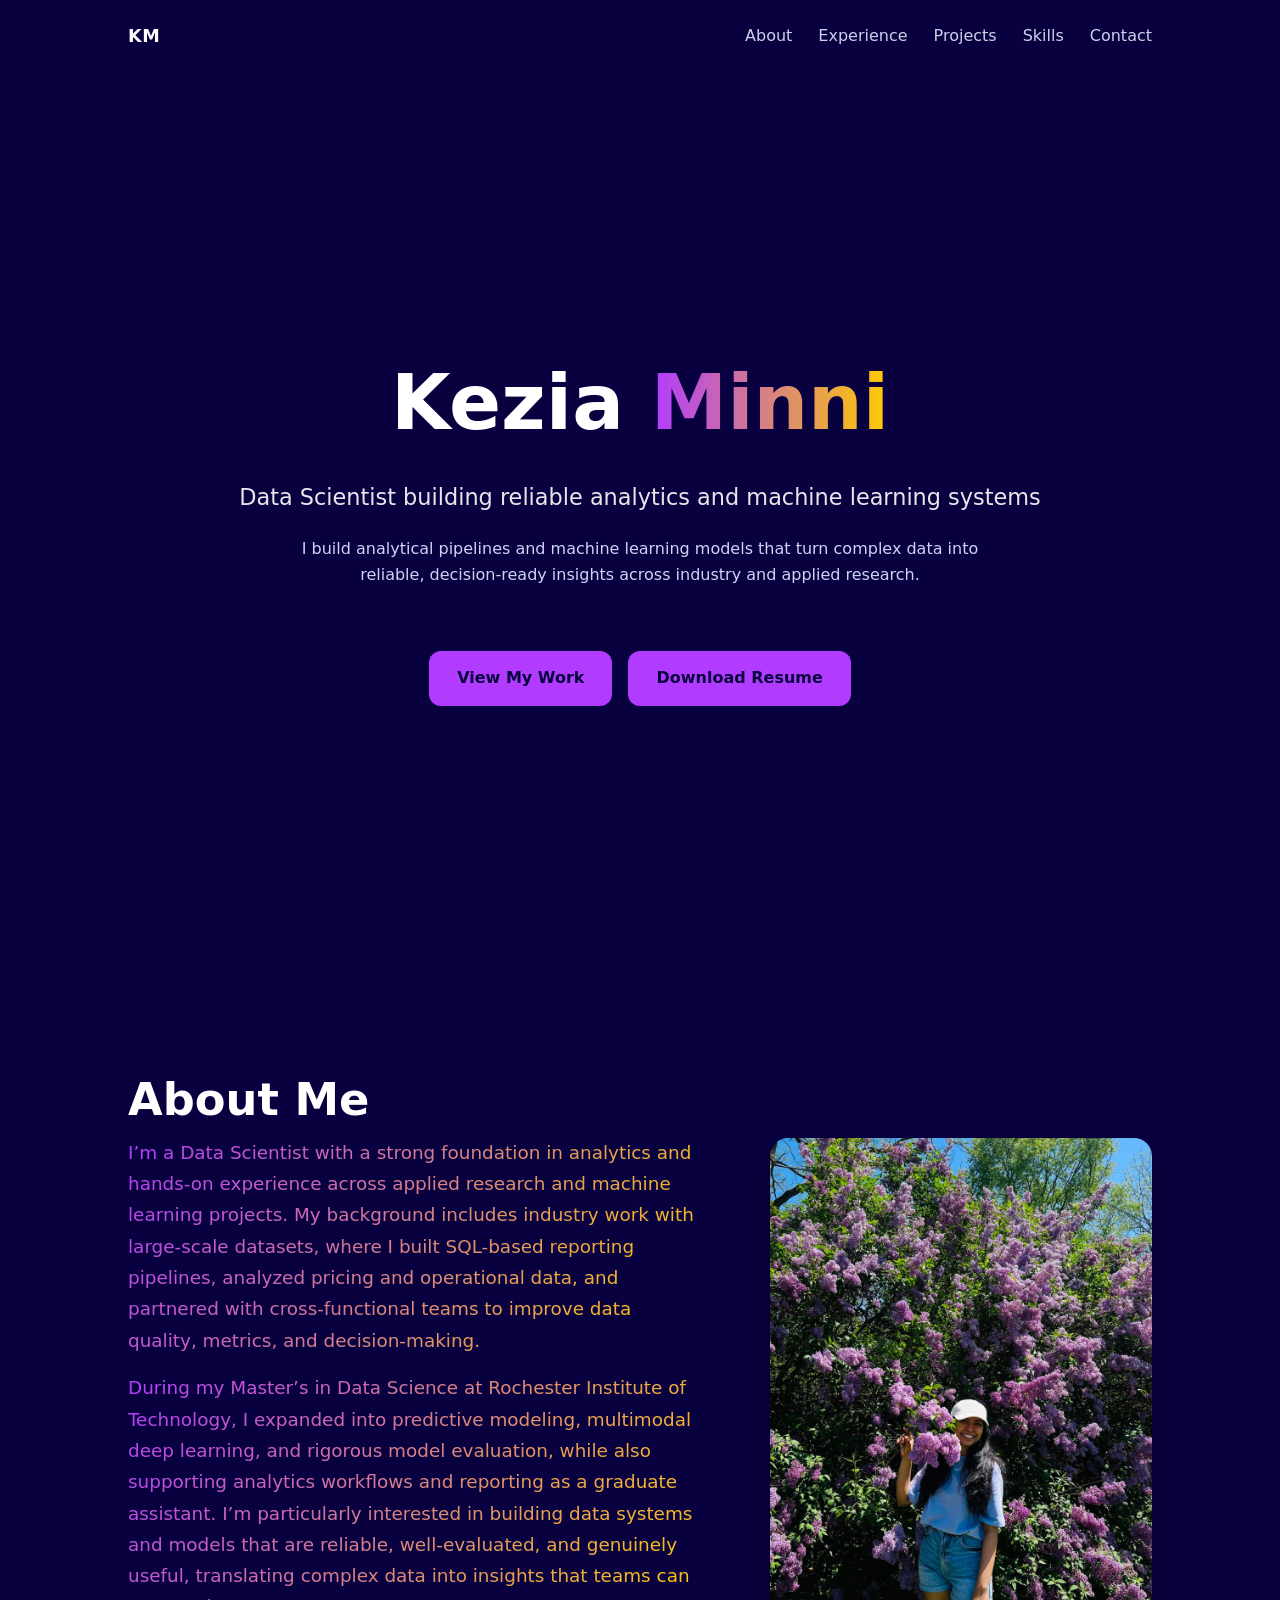
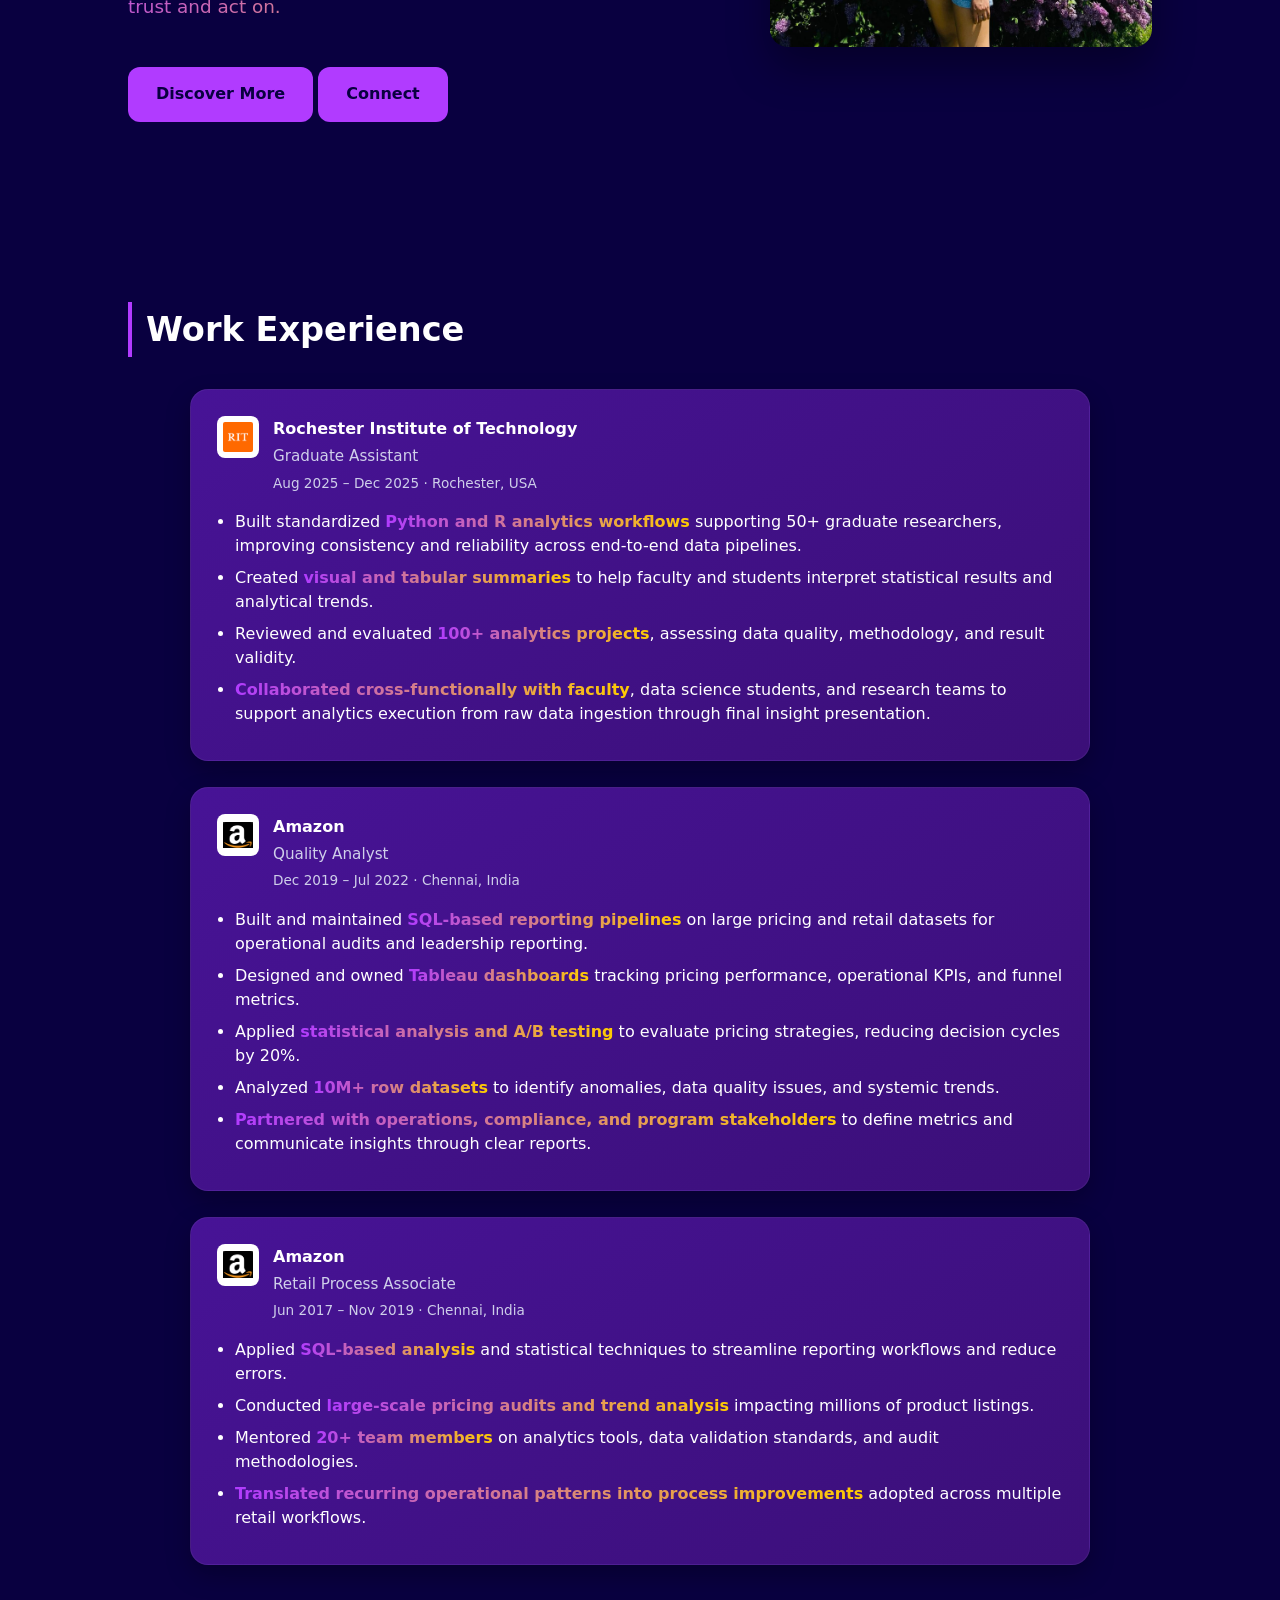
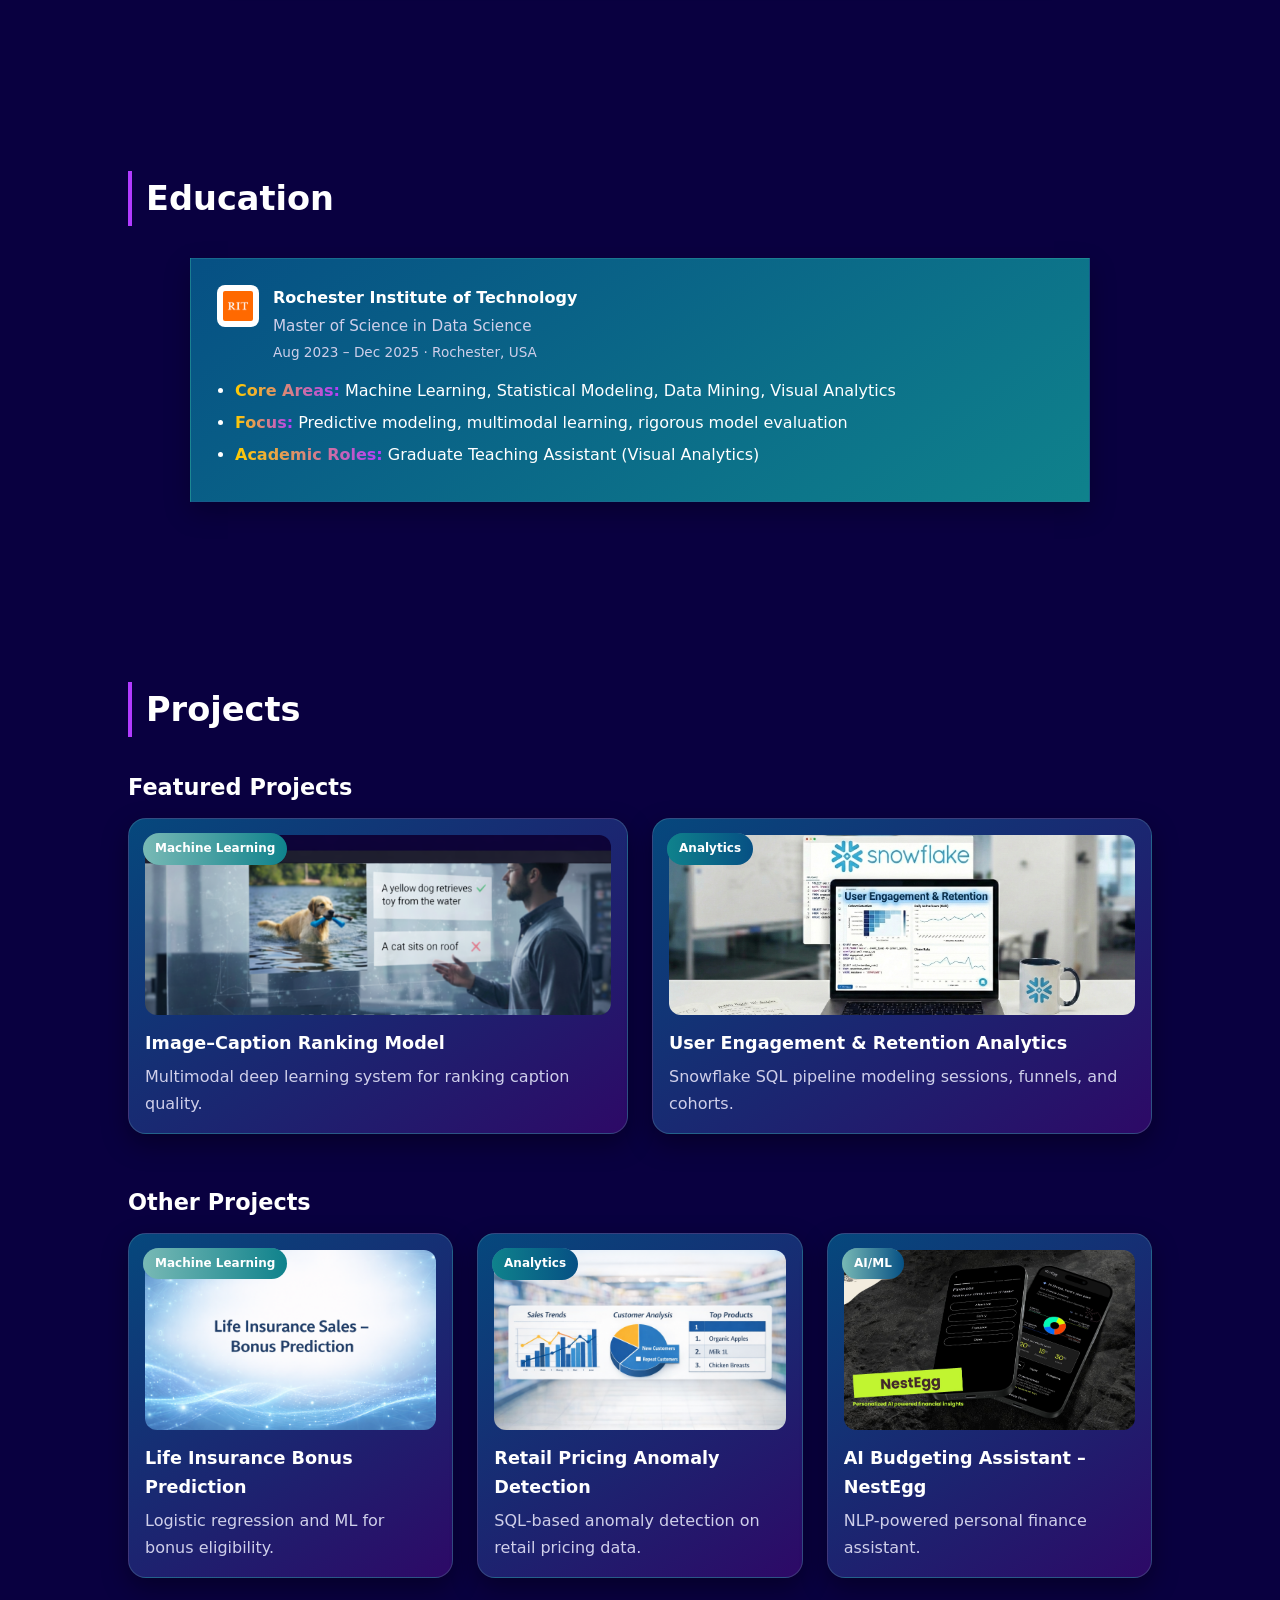
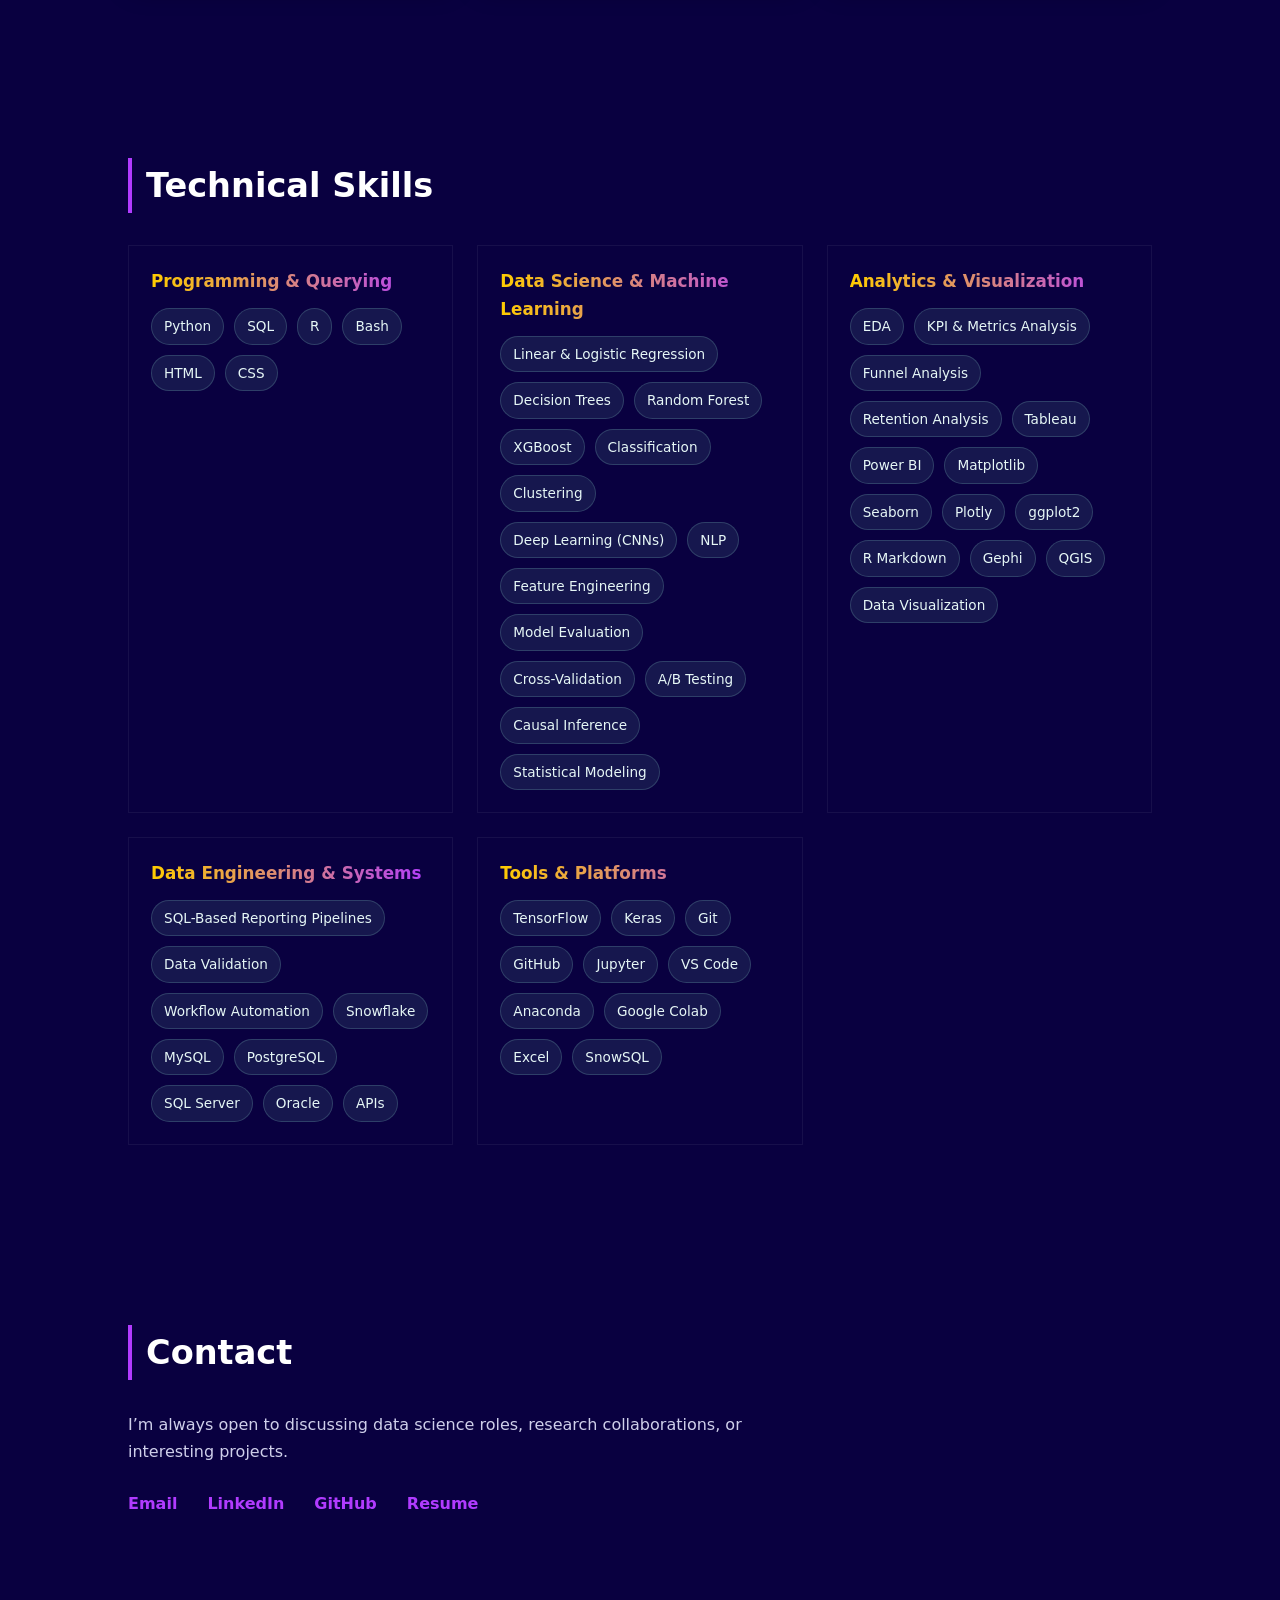
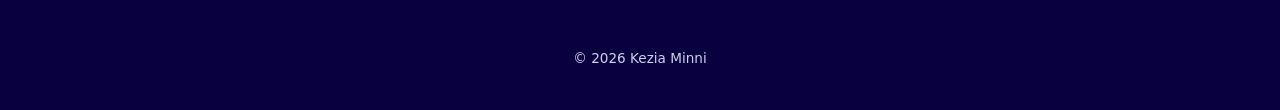
==== index.html @ 7fb5f95a "Final" ====
<!DOCTYPE html>
<html lang="en">
<head>
  <meta charset="UTF-8" />
  <meta name="viewport" content="width=device-width, initial-scale=1.0"/>
  <title>Kezia Minni | Data Scientist</title>

  <style>
 :root {
  --bg: #090040;
  --card: #471396;
  --primary: #B13BFF;
  --accent: #FFCC00;
  --text: #FFFFFF;
  --text-muted: #CFCFEA;
}

/* ==============================
   RESET
   ============================== */
* {
  margin: 0;
  padding: 0;
  box-sizing: border-box;
  font-family: system-ui, -apple-system, BlinkMacSystemFont, sans-serif;
}

html {
  scroll-behavior: smooth;
}

body {
  background: var(--bg);
  color: var(--text);
  line-height: 1.65;
}

.about-gradient {
 font-size: 1.15rem;        /* bigger, readable */
  line-height: 1.75; /* bold */
  margin-bottom: 0.9em;
  background: linear-gradient(
    120deg,
    #B13BFF 0%,
    #FFCC00 100%
  );
  -webkit-background-clip: text;
  -webkit-text-fill-color: transparent;

  /* readability */
  line-height: 1.7;
  max-width: 700px;
}
.gradient-text {
  background: linear-gradient(90deg, #b13bff, #ffcc00);
  -webkit-background-clip: text;
  -webkit-text-fill-color: transparent;
}

/* ==============================
   HERO SECTION
   ============================== */
.hero {
  min-height: 100vh;
  display: flex;
  flex-direction: column;
  justify-content: center;
  align-items: center;
  text-align: center;

  padding: 0 20px;
}

.hero-name {
  font-size: clamp(3rem, 6vw, 5rem);
  font-weight: 800;
  margin-bottom: 12px;
}

.hero-role {
  font-size: 1.4rem;
  font-weight: 500;
  color: #e5e7eb;
  margin-bottom: 20px;
  max-width: 900px;
}

.hero-subtext {
  font-size: 1rem;
  color: #cbd5f5;
  max-width: 720px;
  line-height: 1.6;
  margin-bottom: 36px;
}

.hero-buttons {
  display: flex;
  gap: 16px;
  justify-content: center;
  align-items: center;
  flex-wrap: wrap;
}



/* ==============================
   GLOBAL ELEMENTS
   ============================== */
a {
  color: var(--primary);
  text-decoration: none;
  transition: color 0.2s ease;
}

a:hover {
  color: var(--accent);
}

img {
  max-width: 100%;
  display: block;
}

.section {
  padding: 90px 10%;
}

h1 {
  font-size: 2.8rem;
}

h2 {
  font-size: 2.1rem;
  margin-bottom: 32px;
  border-left: 4px solid var(--primary);
  padding-left: 14px;
}

h3 {
  font-size: 1.4rem;
  margin-bottom: 12px;
}

h4 {
  font-size: 1.1rem;
  margin-bottom: 6px;
}

p {
  max-width: 650px;
  color: var(--text-muted);
}

/* ==============================
   NAVIGATION
   ============================== */
nav {
  position: sticky;
  top: 0;
  z-index: 100;
  background: rgba(9, 0, 64, 0.95);
  backdrop-filter: blur(10px);
  padding: 22px 10%;
  display: flex;
  justify-content: space-between;
  align-items: center;
}

nav strong {
  font-size: 1.1rem;
  letter-spacing: 0.5px;
}

nav ul {
  display: flex;
  list-style: none;
  gap: 26px;
}

nav a {
  color: var(--text-muted);
  font-weight: 500;
}

nav a:hover {
  color: var(--accent);
}

/* ==============================
   BUTTONS
   ============================== */
.btn {
  display: inline-block;
  margin-top: 28px;
  padding: 14px 28px;
  background: var(--primary);
  color: #090040;
  font-weight: 600;
  border-radius: 12px;
  transition: transform 0.25s ease, box-shadow 0.25s ease;
}

.btn:hover {
  transform: translateY(-3px);
  box-shadow: 0 10px 30px rgba(177, 59, 255, 0.45);
}

/* ==============================
   ABOUT SECTION
   ============================== */
.about-container {
  display: grid;
  grid-template-columns: 1.2fr 0.8fr;
  gap: 70px;
  align-items: center;
}

.about-text h2 {
  border-left: none;
  padding-left: 0;
  color: var(--primary);
  font-weight: 500;
}

.about-image img {
  border-radius: 18px;
  box-shadow: 0 20px 40px rgba(0,0,0,0.35);
}

/* ==============================
   EXPERIENCE – LINKEDIN STYLE
   ============================== */
  /* Header block inside card */
/* Center cards */
.experience-card {
  max-width: 900px;
  margin: 0 auto 26px auto;
  background: linear-gradient(145deg, #471396, #3b0f78);
  padding: 26px;
  border-radius: 18px;
  border: 1px solid rgba(255,255,255,0.06);
  box-shadow: 0 10px 24px rgba(0,0,0,0.25);
}

/* Header layout */
.experience-header {
  display: flex;
  align-items: flex-start;
  gap: 14px;
  margin-bottom: 16px;
}

.company-logo {
  width: 42px;
  height: 42px;
  object-fit: contain;
  background: #ffffff;
  padding: 6px;
  border-radius: 8px;
  flex-shrink: 0;
}

.experience-meta {
  display: flex;
  flex-direction: column;
  gap: 2px;
}

.company-name {
  font-size: 1rem;
  font-weight: 600;
  color: #ffffff;
}

.role-name {
  font-size: 0.95rem;
  color: var(--text-muted);
}

.experience-details {
  font-size: 0.85rem;
  color: var(--text-muted);
}

/* Bullets */
.experience-card ul {
  margin-top: 14px;
  padding-left: 18px;
}

.experience-card li {
  margin-bottom: 8px;
  line-height: 1.5;
}

/* Gradient highlights */
.experience-card strong {
  font-weight: 700;
  background: linear-gradient(90deg, #B13BFF, #FFCC00);
  -webkit-background-clip: text;
  -webkit-text-fill-color: transparent;
}
/* ==============================
   EDUCATION
   ============================== */

.education-card {
  max-width: 900px;
  margin: 0 auto;
  background: linear-gradient(145deg, #065084, #0F828C);
  padding: 26px;
  border-radius: var(--radius-lg);
  border: 1px solid rgba(255,255,255,0.06);
  box-shadow: 0 10px 24px rgba(0,0,0,0.25);
}

.education-header {
  display: flex;
  align-items: flex-start;
  gap: 14px;
  margin-bottom: 16px;
}

.education-logo {
  width: 42px;
  height: 42px;
  object-fit: contain;
  background: #ffffff;
  padding: 6px;
  border-radius: 8px;
  flex-shrink: 0;
}

.education-meta {
  display: flex;
  flex-direction: column;
  gap: 2px;
}

.institution-name {
  font-size: 1rem;
  font-weight: 600;
  color: #ffffff;
}

.degree {
  font-size: 0.95rem;
  color: var(--text-muted);
}

.education-details {
  font-size: 0.85rem;
  color: var(--text-muted);
}

.education-list {
  margin-top: 14px;
  padding-left: 18px;
}

.education-list li {
  margin-bottom: 8px;
  line-height: 1.5;
}

.education-list strong {
  font-weight: 700;
  background: linear-gradient(90deg, var(--accent), var(--primary));
  -webkit-background-clip: text;
  -webkit-text-fill-color: transparent;
}



/* ==============================
   PROJECTS
   ============================== */
.featured-projects {
  display: grid;
  grid-template-columns: repeat(2, 1fr);
  gap: 28px;
  margin-bottom: 50px;
}


.project-grid {
  display: grid;
  grid-template-columns: repeat(auto-fit, minmax(260px, 1fr));
  gap: 24px;
}

.project-card {
  /*background: #1f1f2e;*/
  border-radius: 16px;
  padding: 16px;
  cursor: pointer;
  transition: transform 0.2s ease;
}

.project-card {
  background: linear-gradient(
    145deg,
    rgba(6, 80, 132, 0.9),
    rgba(50, 10, 107, 0.9)
  );
  border-radius: 18px;
  padding: 16px;
  cursor: pointer;
  border: 1px solid rgba(120, 185, 181, 0.25);
  box-shadow: 0 10px 26px rgba(0, 0, 0, 0.35);
  transition: transform 0.25s ease, box-shadow 0.25s ease;
}
.project-card:hover {
  transform: translateY(-4px);
}

.project-card img {
  width: 100%;
  height: 180px;              /* 🔑 fixed height */
  object-fit: cover;          /* 🔑 crop, don’t stretch */
  border-radius: 12px;
  margin-bottom: 14px;
}

/* ==============================
   PROJECT CATEGORY TAGS
   ============================== */

.project-card {
  position: relative;
}

.project-tag {
  position: absolute;
  top: 14px;
  left: 14px;
  padding: 6px 12px;
  font-size: 0.75rem;
  font-weight: 600;
  border-radius: 999px;
  color: #fff;
  z-index: 2;
  backdrop-filter: blur(6px);
}

/* Category colors */
.project-tag.ml {
  background: linear-gradient(90deg, #78B9B5, #0F828C);
}

.project-tag.analytics {
  background: linear-gradient(90deg, #0F828C, #065084);
}

.project-tag.data-eng {
  background: linear-gradient(90deg, #065084, #320A6B);
}

.project-tag.nlp {
  background: linear-gradient(90deg, #78B9B5, #065084);
}

.project-tag.cv {
  background: linear-gradient(90deg, #0F828C, #320A6B);
}


/* MODAL */
.modal {
  position: fixed;
  inset: 0;
  background: rgba(0,0,0,0.7);
  display: flex;
  align-items: center;
  justify-content: center;
  z-index: 1000;
}

.modal.hidden {
  display: none;
}

.modal-content {
  background: #2a2a3d;
  max-width: 700px;
  padding: 28px;
  border-radius: 18px;
}

.modal-close {
  float: right;
  font-size: 28px;
  cursor: pointer;
}

.tool-chips {
  display: flex;
  flex-wrap: wrap;
  gap: 8px;
  margin-bottom: 16px;
}

.tool-chip {
  background: #3b3b5a;
  padding: 6px 12px;
  border-radius: 999px;
  font-size: 0.85rem;
}

/* ==============================
   MODAL SCROLLING CONTENT
   ============================== */

.modal-content {
  max-height: 85vh;              /* modal never exceeds screen */
  display: flex;
  flex-direction: column;
}

.modal-scroll {
  overflow-y: auto;              /* enable internal scrolling */
  padding-right: 6px;            /* space for scrollbar */
}

/* Optional: smooth scrollbar (Chrome/Edge) */
.modal-scroll::-webkit-scrollbar {
  width: 6px;
}

.modal-scroll::-webkit-scrollbar-thumb {
  background: rgba(255,255,255,0.25);
  border-radius: 10px;
}

/* ==============================
   SKILLS
   ============================== */

.skills-grid {
  display: grid;
  grid-template-columns: repeat(auto-fit, minmax(260px, 1fr));
  gap: 24px;
}

.skill-card {
  background: var(--bg-card);
  border-radius: var(--radius-lg);
  padding: 22px;
  border: 1px solid rgba(255,255,255,0.06);
}

.skill-card h3 {
  font-size: 1.05rem;
  margin-bottom: 10px;
  background: linear-gradient(90deg, var(--accent), var(--primary));
  -webkit-background-clip: text;
  -webkit-text-fill-color: transparent;
}

.skill-card p {
  font-size: 0.95rem;
  line-height: 1.5;
  color: var(--text-muted);
}

.skill-tags {
  display: flex;
  flex-wrap: wrap;
  gap: 10px;
  margin-top: 12px;
}

.skill-tags span {
  padding: 6px 12px;
  border-radius: 999px;
  font-size: 0.85rem;
  background: rgba(120, 185, 181, 0.12);
  color: #E6F7F6;
  border: 1px solid rgba(120, 185, 181, 0.25);
  white-space: nowrap;
}
/* ==============================
   CONTACT
   ============================== */
.contact-links {
  margin-top: 26px;
  display: flex;
  gap: 30px;
  flex-wrap: wrap;
}

.contact-links a {
  font-weight: 600;
  color: var(--primary);
}

.contact-links a:hover {
  color: var(--accent);
}

/* ==============================
   FOOTER
   ============================== */
footer {
  text-align: center;
  padding: 40px 20px;
  font-size: 0.85rem;
  color: var(--text-muted);
}

/* ==============================
   RESPONSIVE
   ============================== */
@media (max-width: 900px) {
  .section {
    padding: 70px 8%;
  }

  .about-container {
    grid-template-columns: 1fr;
    text-align: center;
  }

  .about-text p {
    margin: 0 auto;
  }

  nav ul {
    gap: 18px;
  }
}

  </style>
</head>

<body>

<!-- NAV -->
<nav>
  <strong>KM</strong>
  <ul>
    <li><a href="#about">About</a></li>
    <li><a href="#experience">Experience</a></li>
    <li><a href="#projects">Projects</a></li>
    <li><a href="#skills">Skills</a></li>
    <li><a href="#contact">Contact</a></li>
  </ul>
</nav>
<section class="hero">
  <h1 class="hero-name">
    Kezia <span class="gradient-text">Minni</span>
  </h1>

  <p class="hero-role">
    Data Scientist building reliable analytics and machine learning systems
  </p>

  <p class="hero-subtext">
    I build analytical pipelines and machine learning models that turn complex data into
    reliable, decision-ready insights across industry and applied research.
  </p>

  <div class="hero-buttons">
    <a href="#projects" class="btn primary">View My Work</a>
    <a href="resume.pdf" class="btn secondary">Download Resume</a>
  </div>
</section>


<!-- ABOUT -->
<section id="about" class="section">
  <div class="about-container">
    <div class="about-text">
      <h1>About Me</h1>
      <p class="about-gradient">
        I’m a Data Scientist with a strong foundation in analytics and hands-on experience across applied research and machine learning projects. My background includes industry work with large-scale datasets, where I built SQL-based reporting pipelines, analyzed pricing and operational data, and partnered with cross-functional teams to improve data quality, metrics, and decision-making.</p>

        <p class="about-gradient">
         During my Master’s in Data Science at Rochester Institute of Technology, I expanded into predictive modeling, multimodal deep learning, and rigorous model evaluation, while also supporting analytics workflows and reporting as a graduate assistant. I’m particularly interested in building data systems and models that are reliable, well-evaluated, and genuinely useful, translating complex data into insights that teams can trust and act on.
      </p>
      <div class="about-actions">
        <a href="#experience" class="btn">Discover More</a>
        <a href="#contact" class="btn">Connect</a>
      </div>
    </div>

    <div class="about-image">
      <img src="images/pro_pic.png" alt="Profile Photo">
    </div>
  </div>
</section>

<!-- EXPERIENCE -->
<section id="experience" class="section">
  <h2>Work Experience</h2>

  <!-- RIT -->
  <div class="experience-card">
    <div class="experience-header">
      <img src="images/rit.png" alt="RIT logo" class="company-logo">

      <div class="experience-meta">
        <div class="company-name">Rochester Institute of Technology</div>
        <div class="role-name">Graduate Assistant</div>
        <div class="experience-details">Aug 2025 – Dec 2025 · Rochester, USA</div>
      </div>
    </div>

    <ul>
      <li>Built standardized <strong>Python and R analytics workflows</strong> supporting 50+ graduate researchers, improving consistency and reliability across end-to-end data pipelines.</li>
      <li>Created <strong>visual and tabular summaries</strong> to help faculty and students interpret statistical results and analytical trends.</li>
      <li>Reviewed and evaluated <strong>100+ analytics projects</strong>, assessing data quality, methodology, and result validity.</li>
      <li><strong>Collaborated cross-functionally with faculty</strong>, data science students, and research teams to support analytics execution from raw data ingestion through final insight presentation.</li>
    </ul>
  </div>

  <!-- Amazon - Quality Analyst -->
  <div class="experience-card">
    <div class="experience-header">
      <img src="images/amazon.png" alt="Amazon logo" class="company-logo">

      <div class="experience-meta">
        <div class="company-name">Amazon</div>
        <div class="role-name">Quality Analyst</div>
        <div class="experience-details">Dec 2019 – Jul 2022 · Chennai, India</div>
      </div>
    </div>

    <ul>
      <li>Built and maintained <strong>SQL-based reporting pipelines</strong> on large pricing and retail datasets for operational audits and leadership reporting.</li>
      <li>Designed and owned <strong>Tableau dashboards</strong> tracking pricing performance, operational KPIs, and funnel metrics.</li>
      <li>Applied <strong>statistical analysis and A/B testing</strong> to evaluate pricing strategies, reducing decision cycles by 20%.</li>
      <li>Analyzed <strong>10M+ row datasets</strong> to identify anomalies, data quality issues, and systemic trends.</li>
      <li><strong>Partnered with operations, compliance, and program stakeholders</strong> to define metrics and communicate insights through clear reports.</li>
    </ul>
  </div>

  <!-- Amazon - Retail Process Associate -->
  <div class="experience-card">
    <div class="experience-header">
      <img src="images/amazon.png" alt="Amazon logo" class="company-logo">

      <div class="experience-meta">
        <div class="company-name">Amazon</div>
        <div class="role-name">Retail Process Associate</div>
        <div class="experience-details">Jun 2017 – Nov 2019 · Chennai, India</div>
      </div>
    </div>

    <ul>
      <li>Applied <strong>SQL-based analysis</strong> and statistical techniques to streamline reporting workflows and reduce errors.</li>
      <li>Conducted <strong>large-scale pricing audits and trend analysis</strong> impacting millions of product listings.</li>
      <li>Mentored <strong>20+ team members</strong> on analytics tools, data validation standards, and audit methodologies.</li>
      <li><strong>Translated recurring operational patterns into process improvements</strong> adopted across multiple retail workflows.</li>
    </ul>
  </div>
</section>

<!-- EDUCATION -->
<section id="education" class="section">
  <h2>Education</h2>

  <div class="education-card">
    <div class="education-header">
      <img src="images/rit.png" alt="RIT logo" class="education-logo">

      <div class="education-meta">
        <div class="institution-name">
          Rochester Institute of Technology
        </div>
        <div class="degree">
          Master of Science in Data Science
        </div>
        <div class="education-details">
          Aug 2023 – Dec 2025 · Rochester, USA
        </div>
      </div>
    </div>

    <ul class="education-list">
      <li><strong>Core Areas:</strong> Machine Learning, Statistical Modeling, Data Mining, Visual Analytics</li>
      <li><strong>Focus:</strong> Predictive modeling, multimodal learning, rigorous model evaluation</li>
      <li><strong>Academic Roles:</strong> Graduate Teaching Assistant (Visual Analytics)</li>
    </ul>
  </div>
</section>

<section id="projects" class="section">
  <h2>Projects</h2>

  <!-- FEATURED PROJECTS -->
  <h3>Featured Projects</h3>
  <div class="project-grid featured-projects">

    <div class="project-card" onclick="openProject('imageCaption')">
      <span class="project-tag ml">Machine Learning</span>
      <img src="images/image_caption_2.png" alt="Image Caption Ranking">
      <h4>Image–Caption Ranking Model</h4>
      <p>Multimodal deep learning system for ranking caption quality.</p>
    </div>

    <div class="project-card" onclick="openProject('retention')">
      <span class="project-tag analytics">Analytics</span>
      <img src="images/user_engagement.png" alt="User Retention">
      <h4>User Engagement & Retention Analytics</h4>
      <p>Snowflake SQL pipeline modeling sessions, funnels, and cohorts.</p>
    </div>

  </div>

  <!-- ALL PROJECTS -->
  <h3>Other Projects</h3>
  <div class="project-grid">

    <div class="project-card" onclick="openProject('insurance')">
      <span class="project-tag ml">Machine Learning</span>
      <img src="images/life_insurance_bonus.png" alt="">
      <h4>Life Insurance Bonus Prediction</h4>
      <p>Logistic regression and ML for bonus eligibility.</p>
    </div>

    <div class="project-card" onclick="openProject('pricing')">
      <span class="project-tag analytics">Analytics</span>
      <img src="images/fastkart.png" alt="">
      <h4>Retail Pricing Anomaly Detection</h4>
      <p>SQL-based anomaly detection on retail pricing data.</p>
    </div>

    <div class="project-card" onclick="openProject('nestegg')">
      <span class="project-tag nlp">AI/ML</span>
      <img src="images/nestegg.png" alt="">
      <h4>AI Budgeting Assistant – NestEgg</h4>
      <p>NLP-powered personal finance assistant.</p>
    </div>

  </div>
</section>


<section id="skills" class="section">
  <h2>Technical Skills</h2>

  <div class="skills-grid">

    <div class="skill-card">
      <h3>Programming & Querying</h3>
      <div class="skill-tags">
        <span>Python</span>
        <span>SQL</span>
        <span>R</span>
        <span>Bash</span>
        <span>HTML</span>
        <span>CSS</span>
      </div>
    </div>

    <div class="skill-card">
      <h3>Data Science & Machine Learning</h3>
      <div class="skill-tags">
        <span>Linear & Logistic Regression</span>
        <span>Decision Trees</span>
        <span>Random Forest</span>
        <span>XGBoost</span>
        <span>Classification</span>
        <span>Clustering</span>
        <span>Deep Learning (CNNs)</span>
        <span>NLP</span>
        <span>Feature Engineering</span>
        <span>Model Evaluation</span>
        <span>Cross-Validation</span>
        <span>A/B Testing</span>
        <span>Causal Inference</span>
        <span>Statistical Modeling</span>
      </div>
    </div>

    <div class="skill-card">
      <h3>Analytics & Visualization</h3>
      <div class="skill-tags">
        <span>EDA</span>
        <span>KPI & Metrics Analysis</span>
        <span>Funnel Analysis</span>
        <span>Retention Analysis</span>
        <span>Tableau</span>
        <span>Power BI</span>
        <span>Matplotlib</span>
        <span>Seaborn</span>
        <span>Plotly</span>
        <span>ggplot2</span>
        <span>R Markdown</span>
        <span>Gephi</span>
        <span>QGIS</span>
        <span>Data Visualization</span>
      </div>
    </div>

    <div class="skill-card">
      <h3>Data Engineering & Systems</h3>
      <div class="skill-tags">
        <span>SQL-Based Reporting Pipelines</span>
        <span>Data Validation</span>
        <span>Workflow Automation</span>
        <span>Snowflake</span>
        <span>MySQL</span>
        <span>PostgreSQL</span>
        <span>SQL Server</span>
        <span>Oracle</span>
        <span>APIs</span>
      </div>
    </div>

    <div class="skill-card">
      <h3>Tools & Platforms</h3>
      <div class="skill-tags">
        <span>TensorFlow</span>
        <span>Keras</span>
        <span>Git</span>
        <span>GitHub</span>
        <span>Jupyter</span>
        <span>VS Code</span>
        <span>Anaconda</span>
        <span>Google Colab</span>
        <span>Excel</span>
        <span>SnowSQL</span>
      </div>
    </div>

  </div>
</section>




<!-- CONTACT -->
<section id="contact" class="section">
  <h2>Contact</h2>
  <p class="contact-intro">
    I’m always open to discussing data science roles, research collaborations, or interesting projects.
  </p>

  <div class="contact-links">
    <a href="mailto:makezia7@gmail.com" class="contact-btn">
      Email
    </a>

    <a href="https://www.linkedin.com/in/kezia-minni-368565137/" target="_blank" class="contact-btn">
      LinkedIn
    </a>

    <a href="https://github.com/KeziaMinni" target="_blank" class="contact-btn">
      GitHub
    </a>

    <a href="https://drive.google.com/file/d/1GKxVs5LU5I2JiM7CCXEB_6nqV5JMw3-o/view?usp=drive_link"
       target="_blank"
       class="contact-btn outline">
      Resume
    </a>
  </div>
</section>

<!-- PROJECT MODAL -->
<div id="project-modal" class="modal hidden" onclick="closeProject()">
  <div class="modal-content" onclick="event.stopPropagation()">

    <span class="modal-close" onclick="closeProject()">&times;</span>

    <div class="modal-scroll">
      <h3 id="modal-title"></h3>
      <img id="modal-image" src="" alt="Project image">

      <h4>Context</h4>
      <p id="modal-context"></p>

      <h4>Action</h4>
      <p id="modal-action"></p>

      <h4>Result</h4>
      <p id="modal-result"></p>

      <h4>Tools & Technologies</h4>
      <div id="modal-tools" class="tool-chips"></div>

      <a id="modal-github" href="#" target="_blank" class="btn">
        View on GitHub
      </a>
    </div>

  </div>
</div>

<script>
const projects = {
  imageCaption: {
    title: "Image–Caption Ranking Model",
    image: "images/image_caption_2.png",
    context: "Built a multimodal learning system to evaluate and rank image captions using both visual and textual information.",
    action: "Combined ResNet image embeddings with Sentence Transformer text embeddings, trained pairwise ranking models, and evaluated using Pearson and Spearman correlation with human annotations.",
    result: "Achieved 0.760 Pearson and 0.709 Spearman correlation and ~85% accuracy on same-image caption ranking. Project is research-ready.",
    tools: ["Python", "TensorFlow", "Keras", "ResNet", "Sentence Transformers"],
    github: "https://github.com/hil-se/comparative_image_caption"
  },

  retention: {
    title: "User Engagement & Retention Analytics Pipeline",
    image: "images/user_engagement.png",
    context: "Modeled raw event-level data into actionable product analytics metrics.",
    action: "Built Snowflake SQL pipelines for sessionization, funnel analysis, and cohort-based retention.",
    result: "Enabled clear analysis of engagement, conversion, and churn trends for data-driven decisions.",
    tools: ["SQL", "Snowflake", "Product Analytics"],
    github: "https://github.com/KeziaMinni/user-engagement-retention-analytics-pipeline"
  },


  insurance: {
    title: "Life Insurance Bonus Prediction",
    image: "images/life_insurance_bonus.png",
    context: "Predicted bonus eligibility for insurance agents using historical sales data.",
    action: "Applied logistic regression, decision trees, and clustering with feature engineering.",
    result: "Improved predictive reliability by 18%.",
    tools: ["Python", "scikit-learn", "Logistic Regression"],
    github: "https://github.com/KeziaMinni/life-insurance-bonus-predictor"
  },

  pricing: {
    title: "Retail Pricing Anomaly Detection",
    image: "images/fastkart.png",
    context: "Identified pricing inconsistencies across large retail datasets.",
    action: "Built SQL-based anomaly detection using thresholds and pattern rules.",
    result: "Reduced manual review effort and strengthened data governance.",
    tools: ["SQL", "MySQL"],
    github: "https://github.com/KeziaMinni/sql-fastkart-retail-analysis"
  },

  nestegg: {
    title: "AI Budgeting Assistant – NestEgg",
    image: "images/nestegg.png",
    context: "Created an AI assistant to help users understand and improve spending behavior.",
    action: "Used NLP with Google Gemini API to classify transactions and generate insights.",
    result: "Improved clarity and decision-making around personal finances.",
    tools: ["Python", "NLP", "Google Gemini"],
    github: "https://github.com/KeziaMinni/nestegg-financial-assistant"
  }
};

function openProject(key) {
  const p = projects[key];
  document.getElementById("modal-title").innerText = p.title;
  document.getElementById("modal-image").src = p.image;
  document.getElementById("modal-context").innerText = p.context;
  document.getElementById("modal-action").innerText = p.action;
  document.getElementById("modal-result").innerText = p.result;
  document.getElementById("modal-github").href = p.github;

  const tools = document.getElementById("modal-tools");
  tools.innerHTML = "";
  p.tools.forEach(t => {
    const chip = document.createElement("span");
    chip.className = "tool-chip";
    chip.innerText = t;
    tools.appendChild(chip);
  });

  document.getElementById("project-modal").classList.remove("hidden");
}

function closeProject() {
  document.getElementById("project-modal").classList.add("hidden");
}
</script>


<footer>
  © 2026 Kezia Minni
</footer>

</body>
</html>
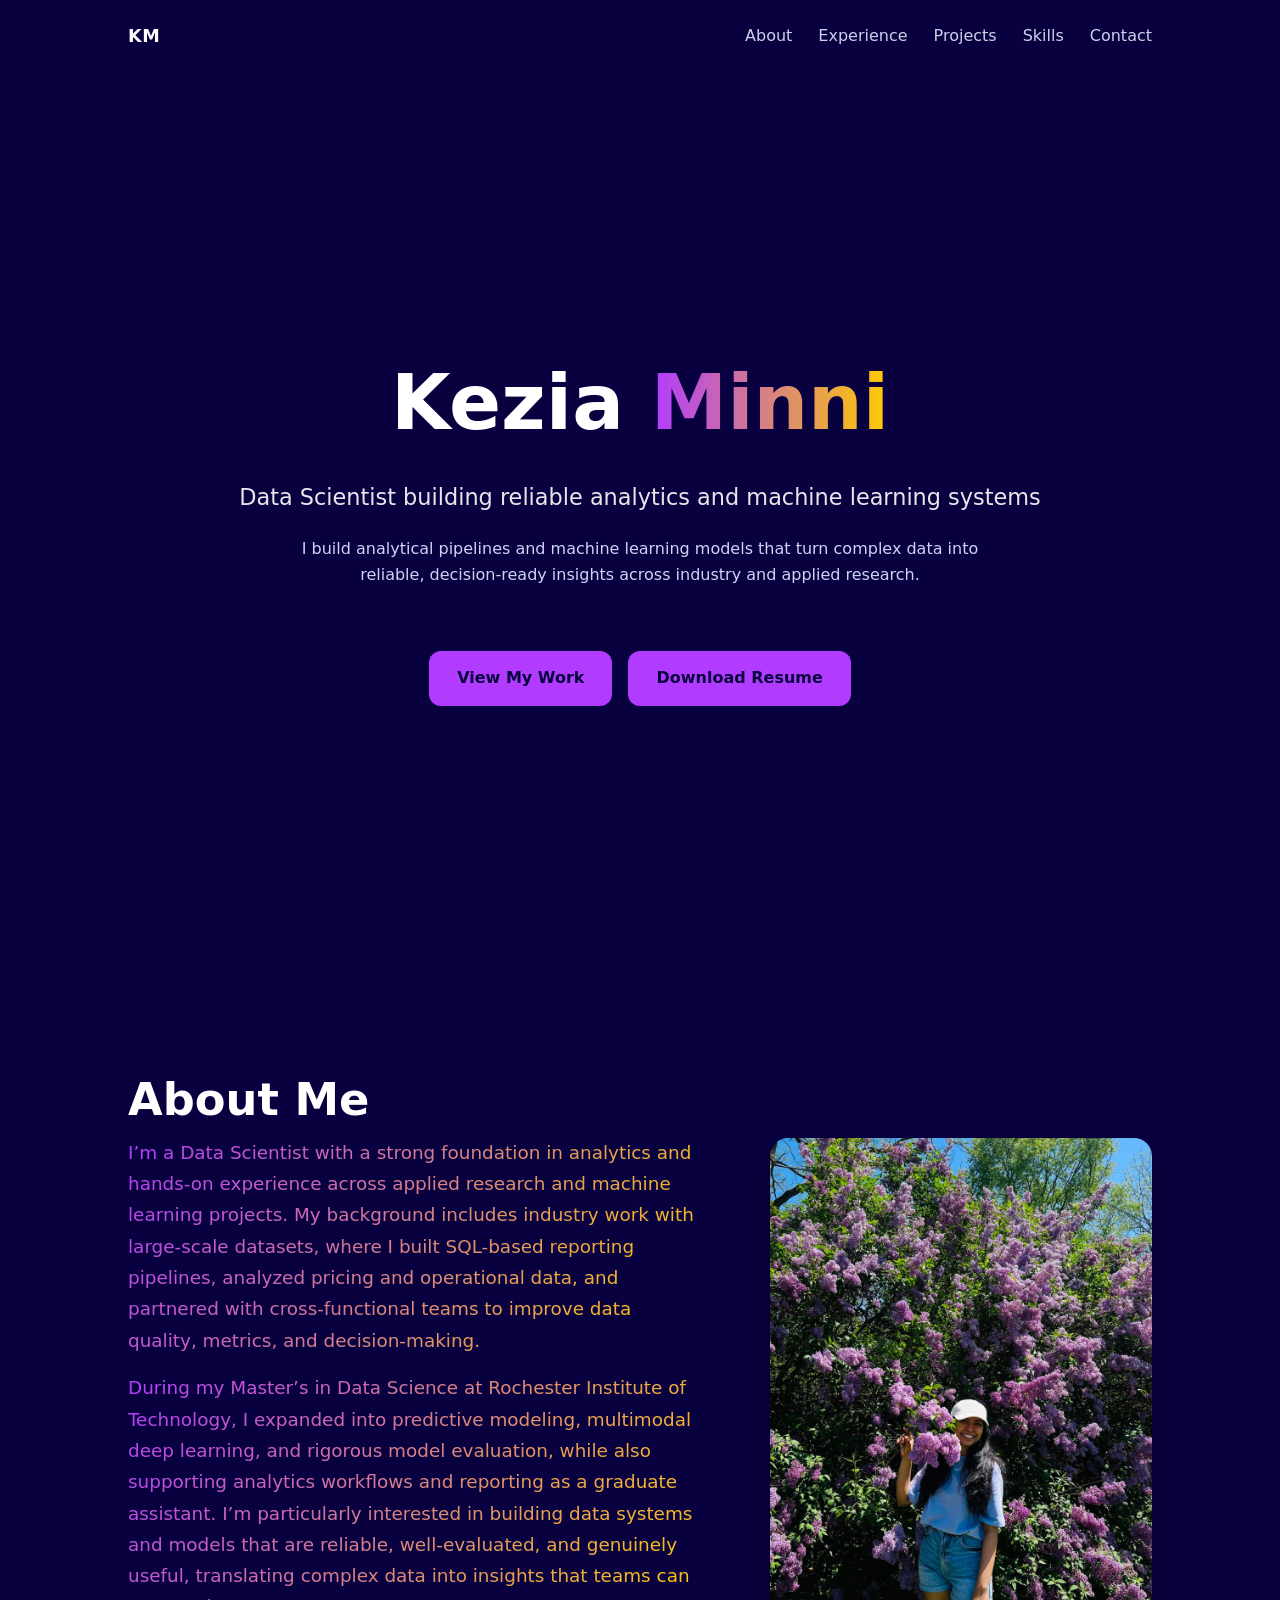
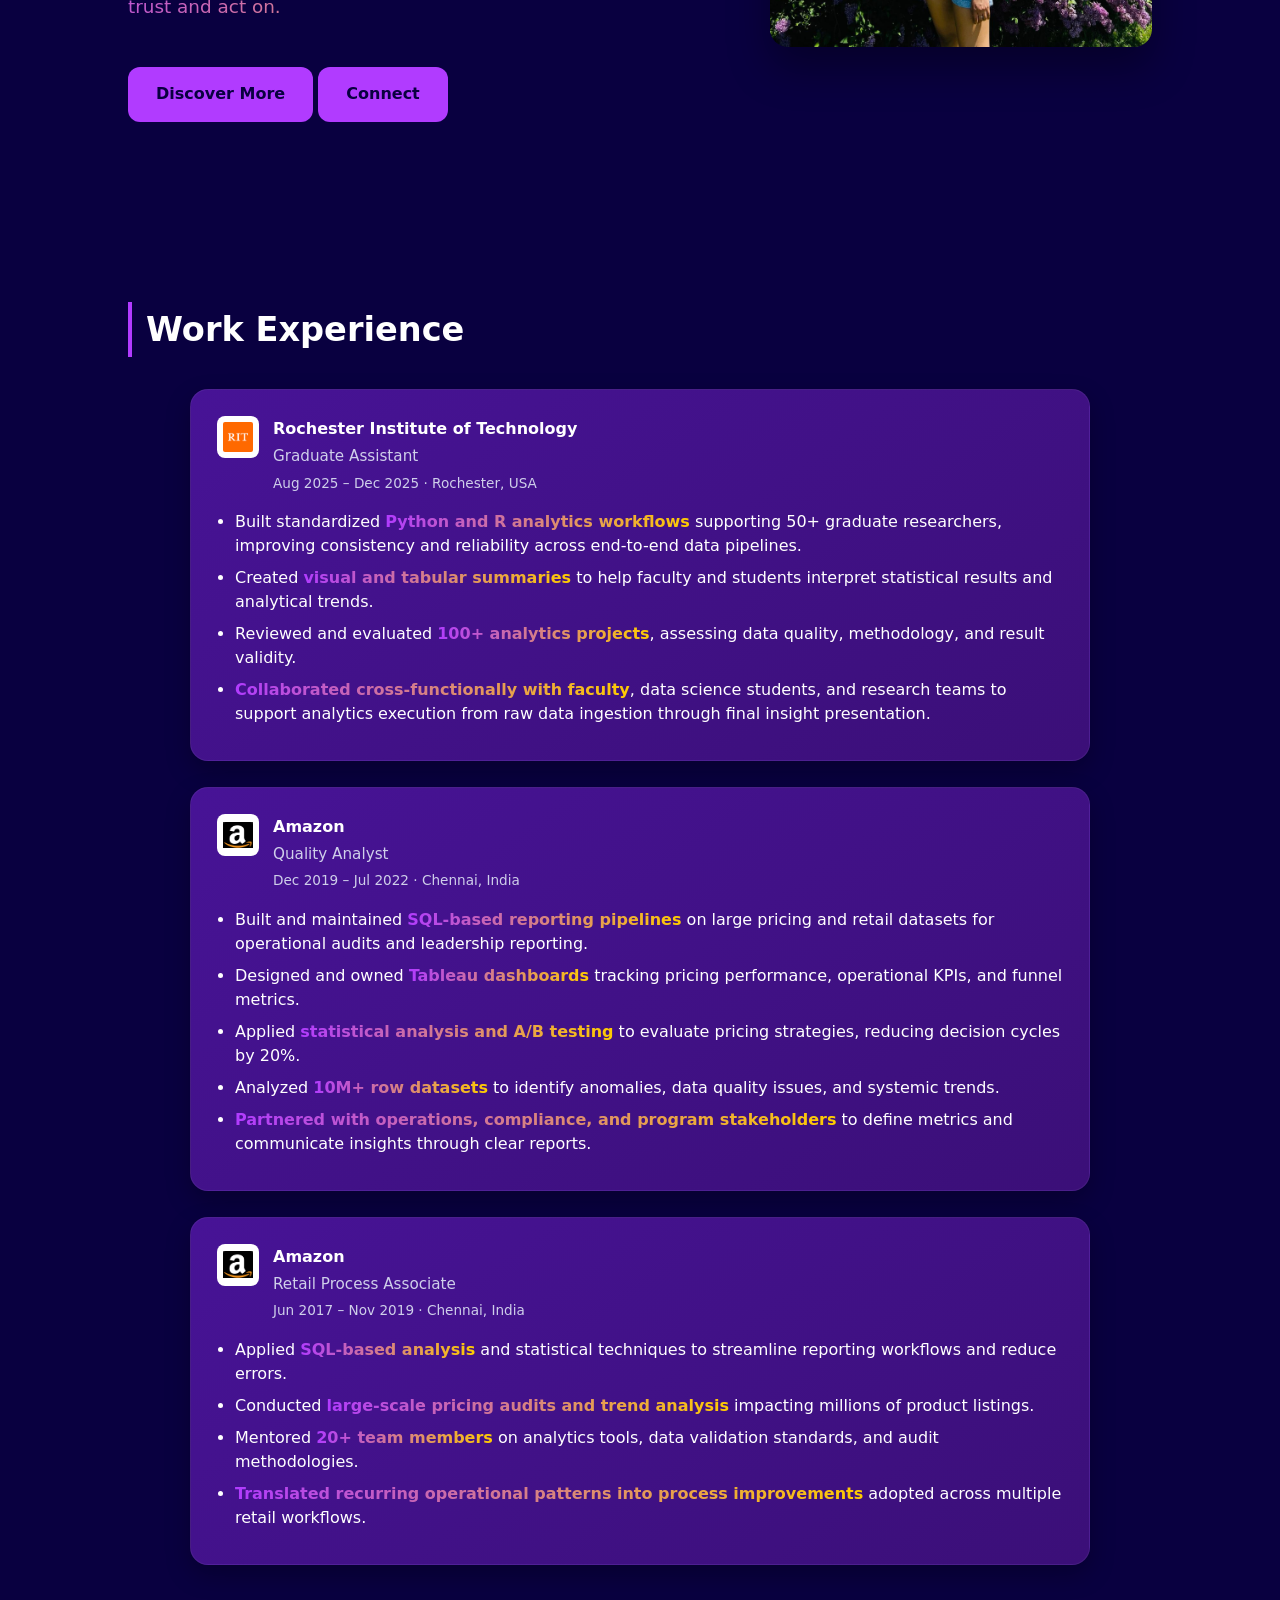
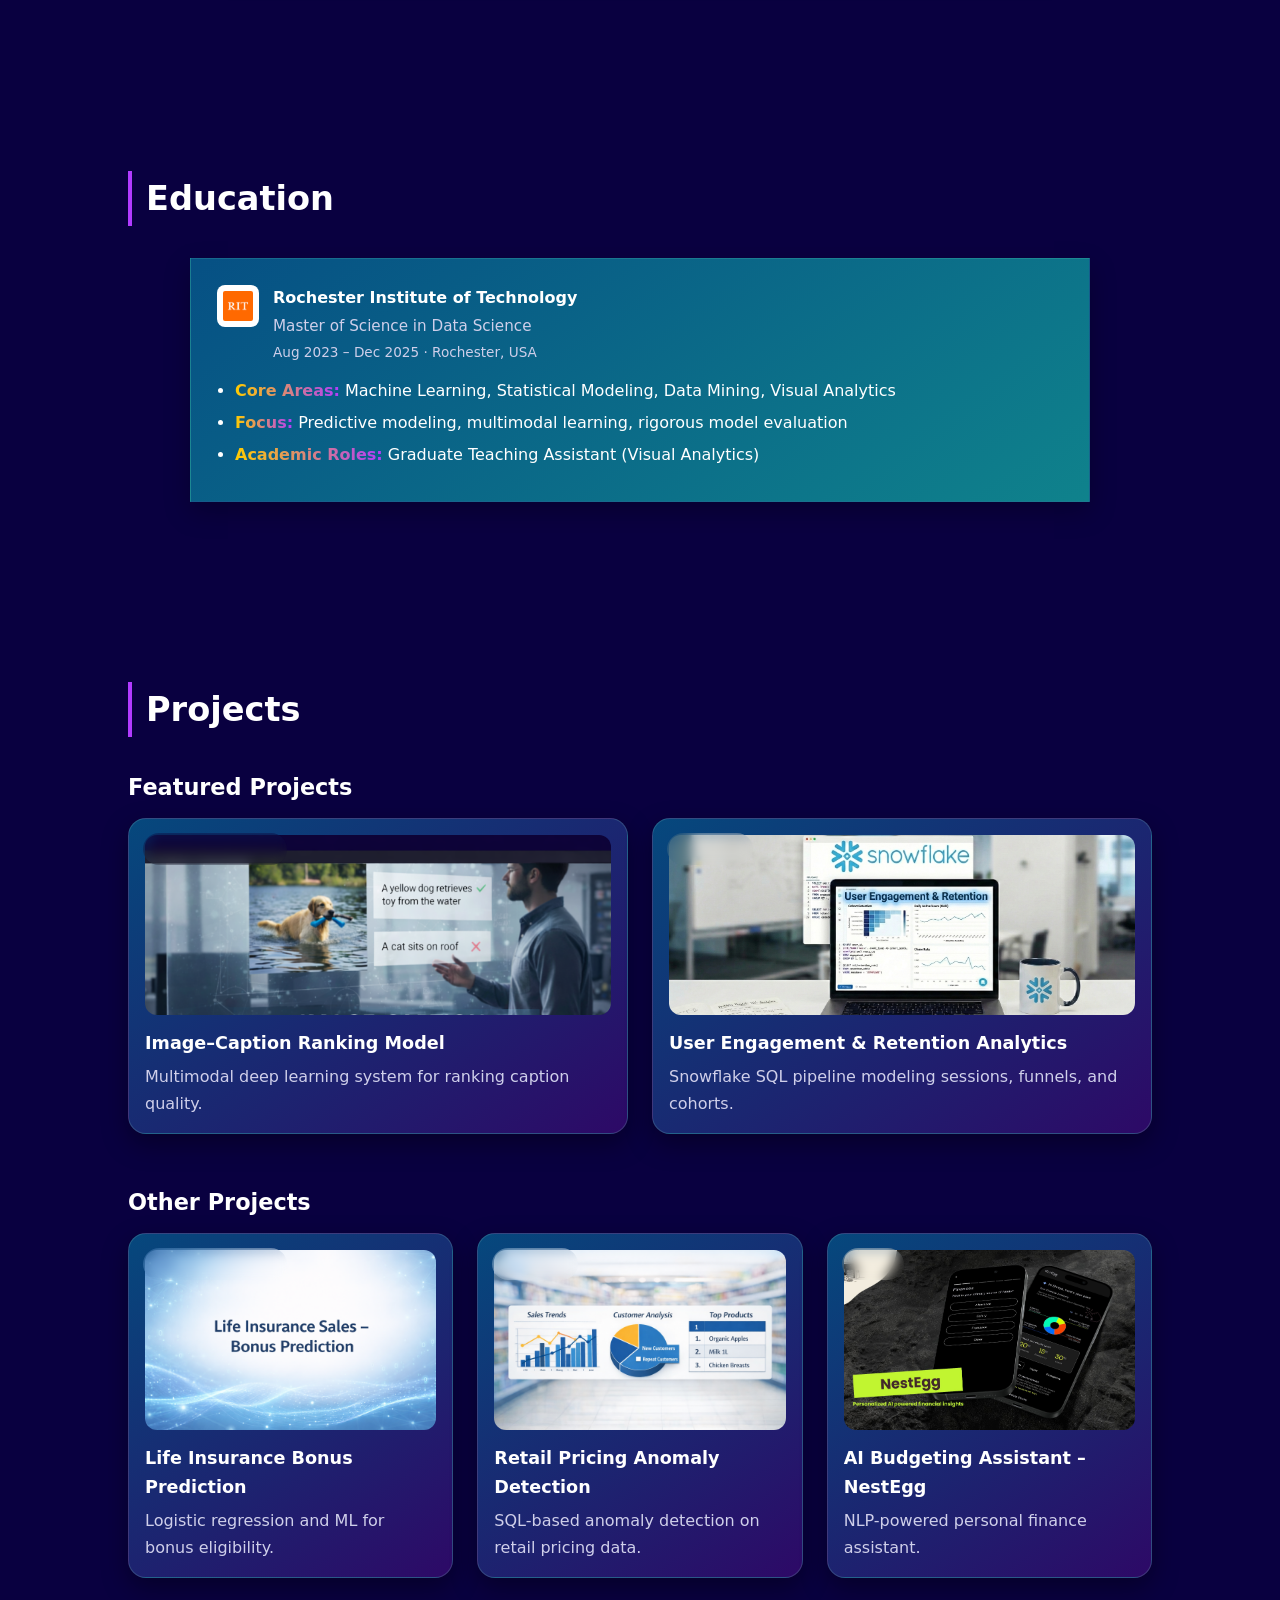
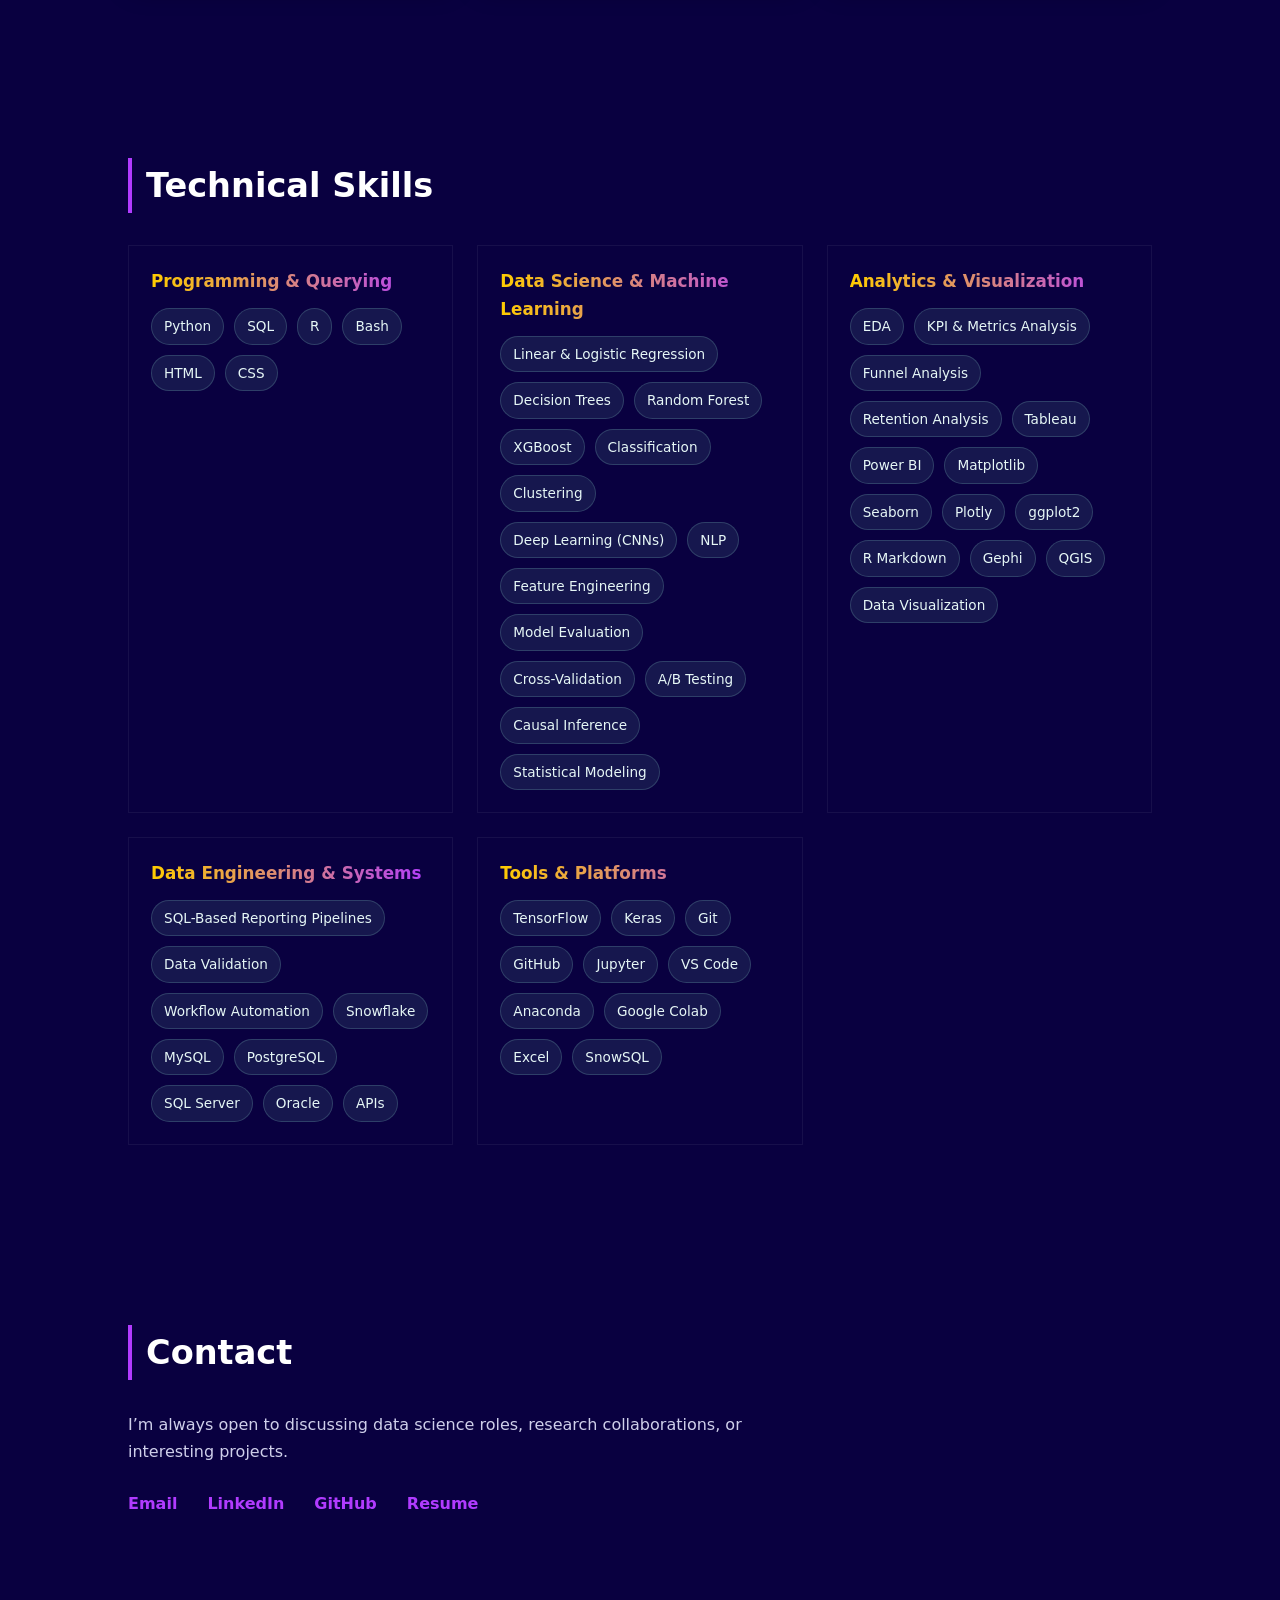
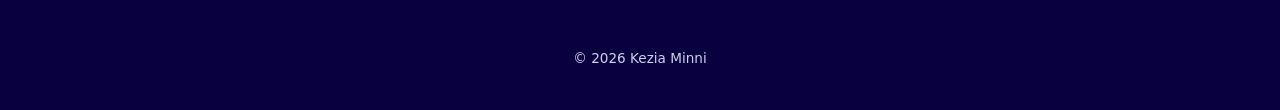
==== commit df057bd7: "Final" ====
--- a/index.html
+++ b/index.html
@@ -662,7 +662,7 @@
 
   <div class="hero-buttons">
     <a href="#projects" class="btn primary">View My Work</a>
-    <a href="resume.pdf" class="btn secondary">Download Resume</a>
+    <a href="https://drive.google.com/file/d/1GKxVs5LU5I2JiM7CCXEB_6nqV5JMw3-o/view?usp=drive_link" class="btn secondary">Download Resume</a>
   </div>
 </section>
 
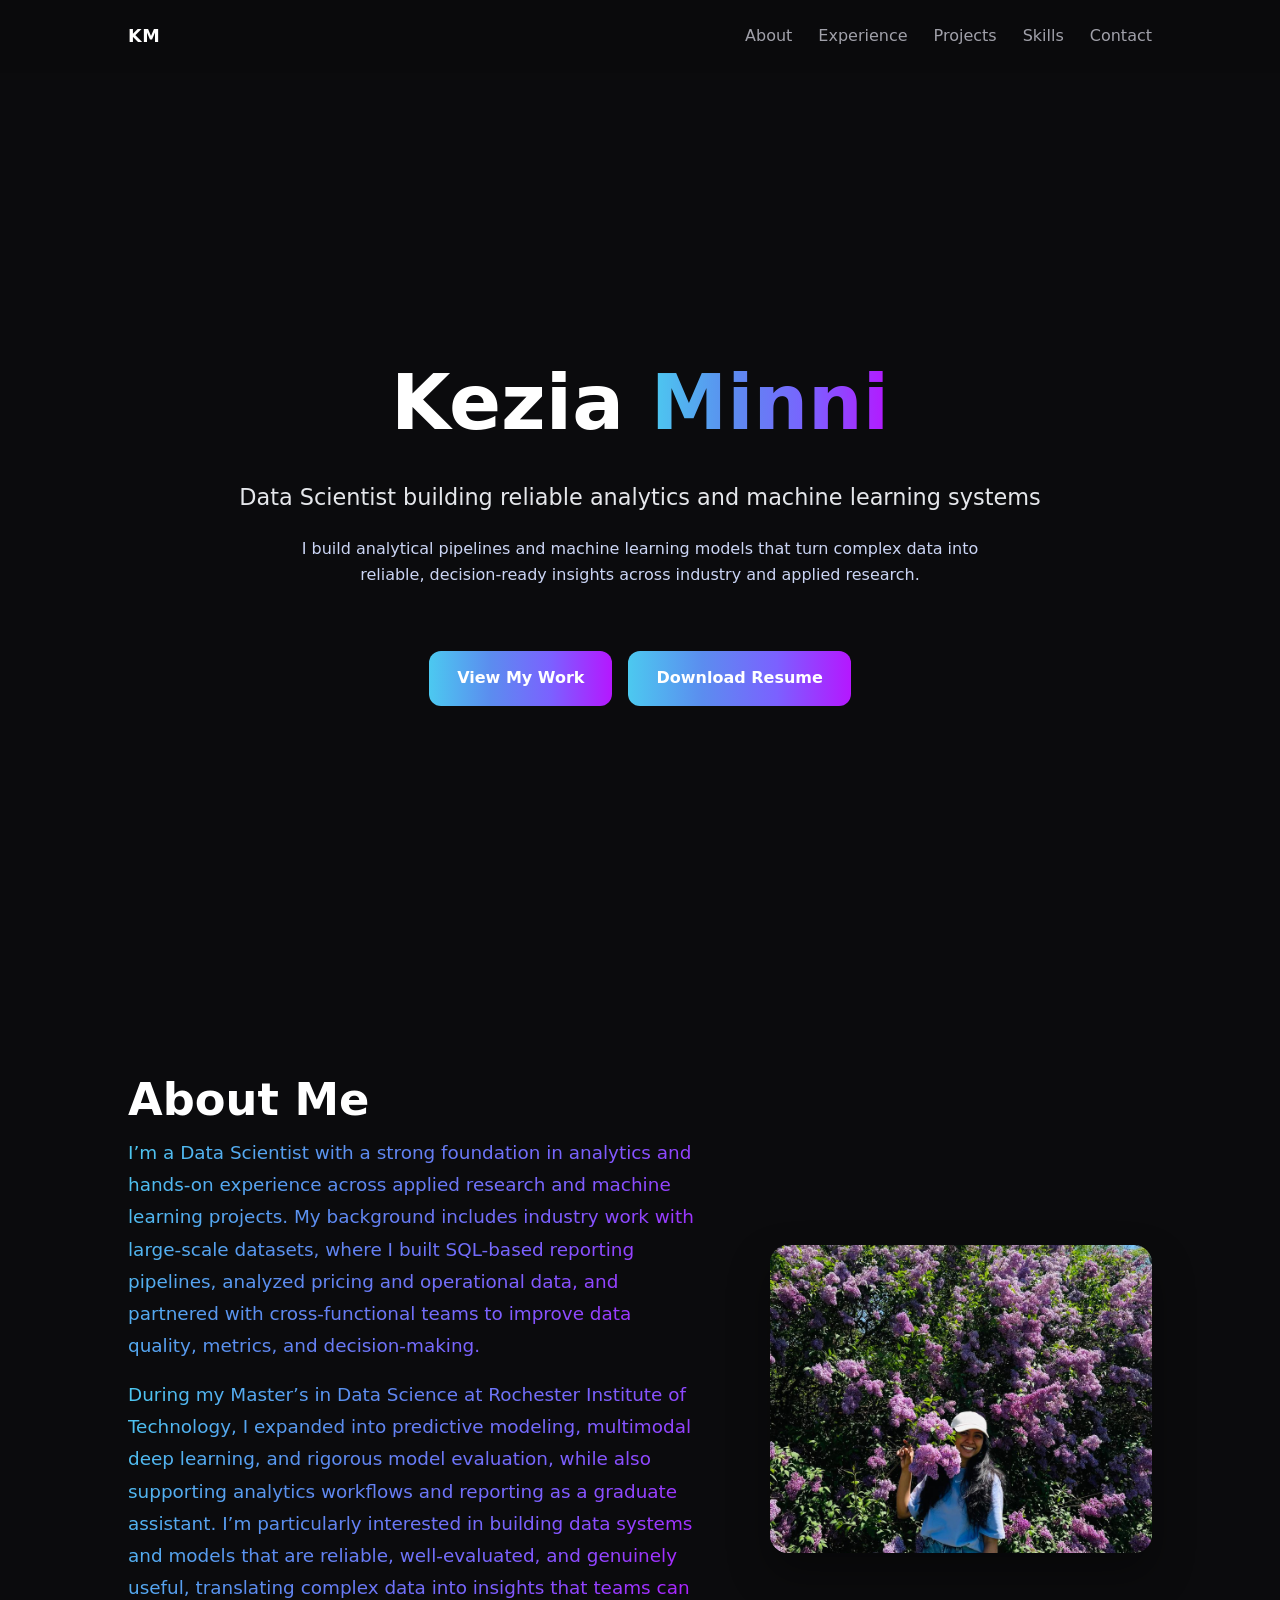
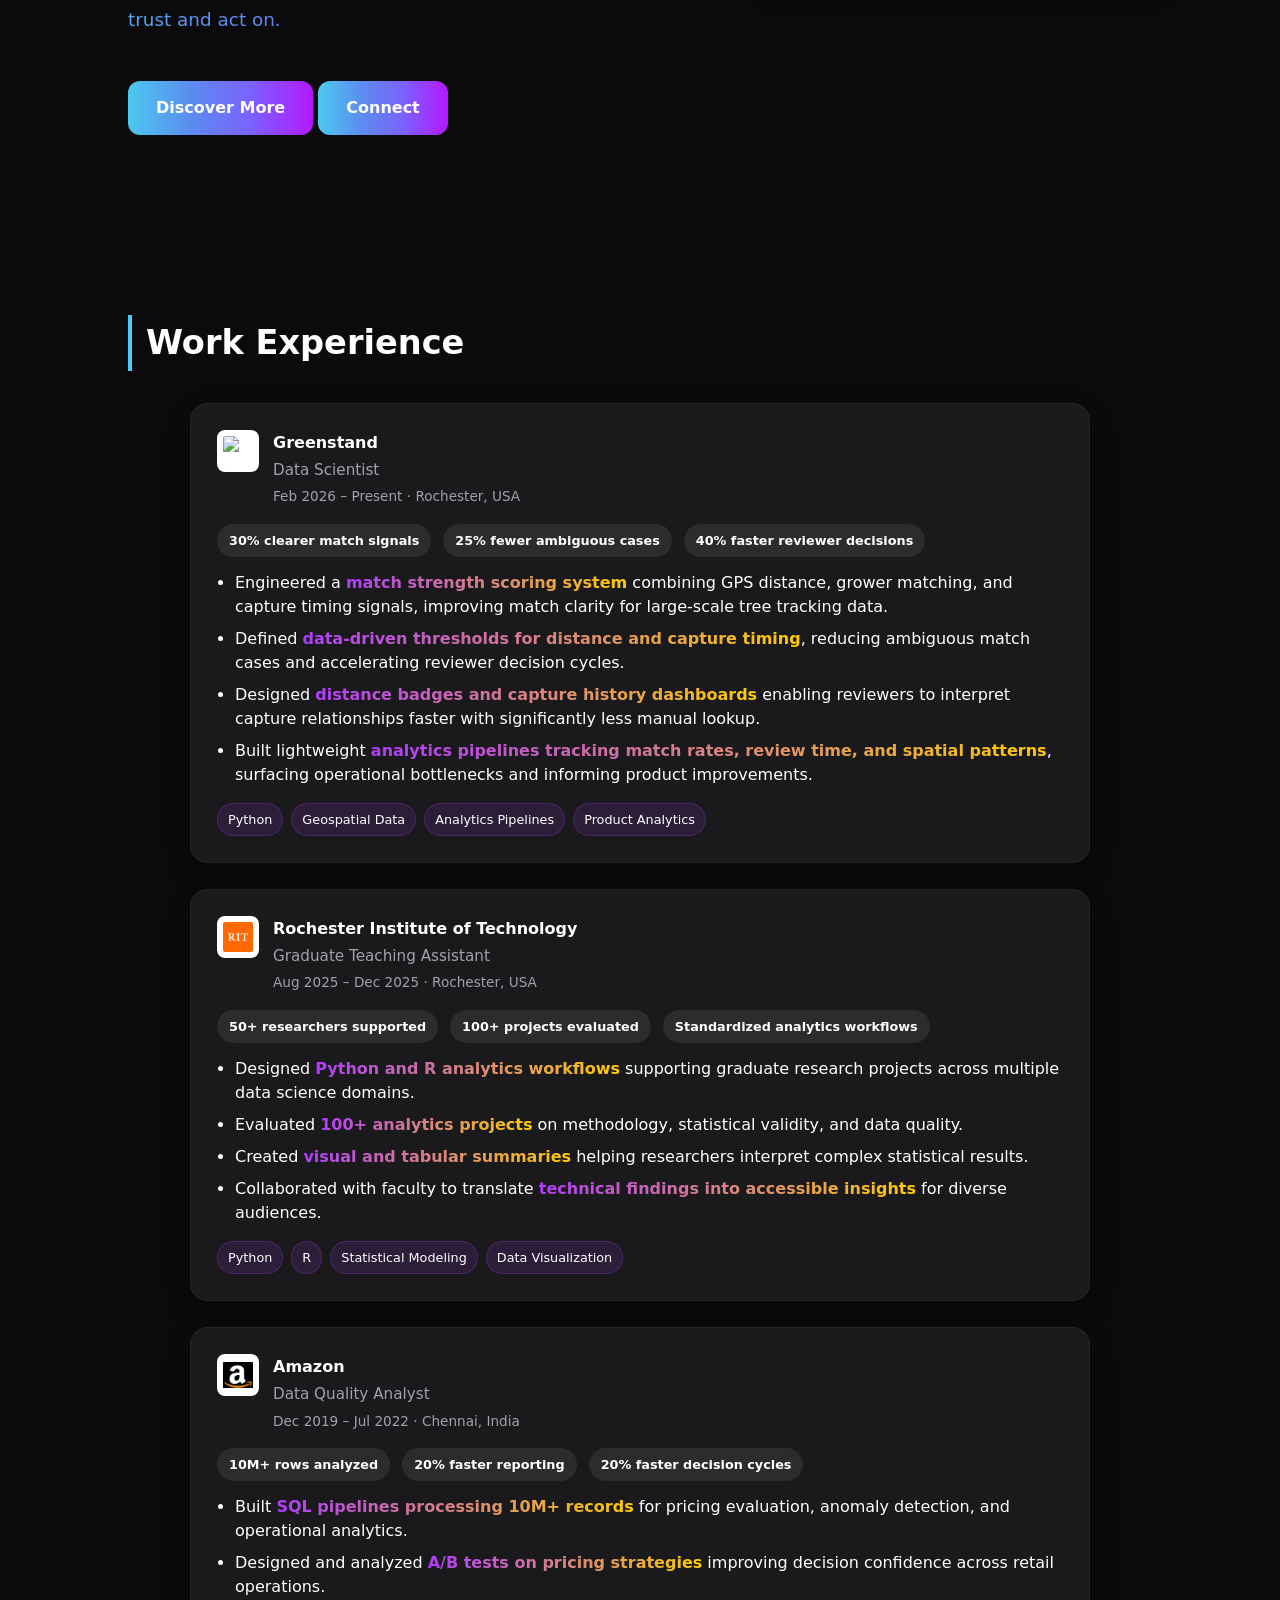
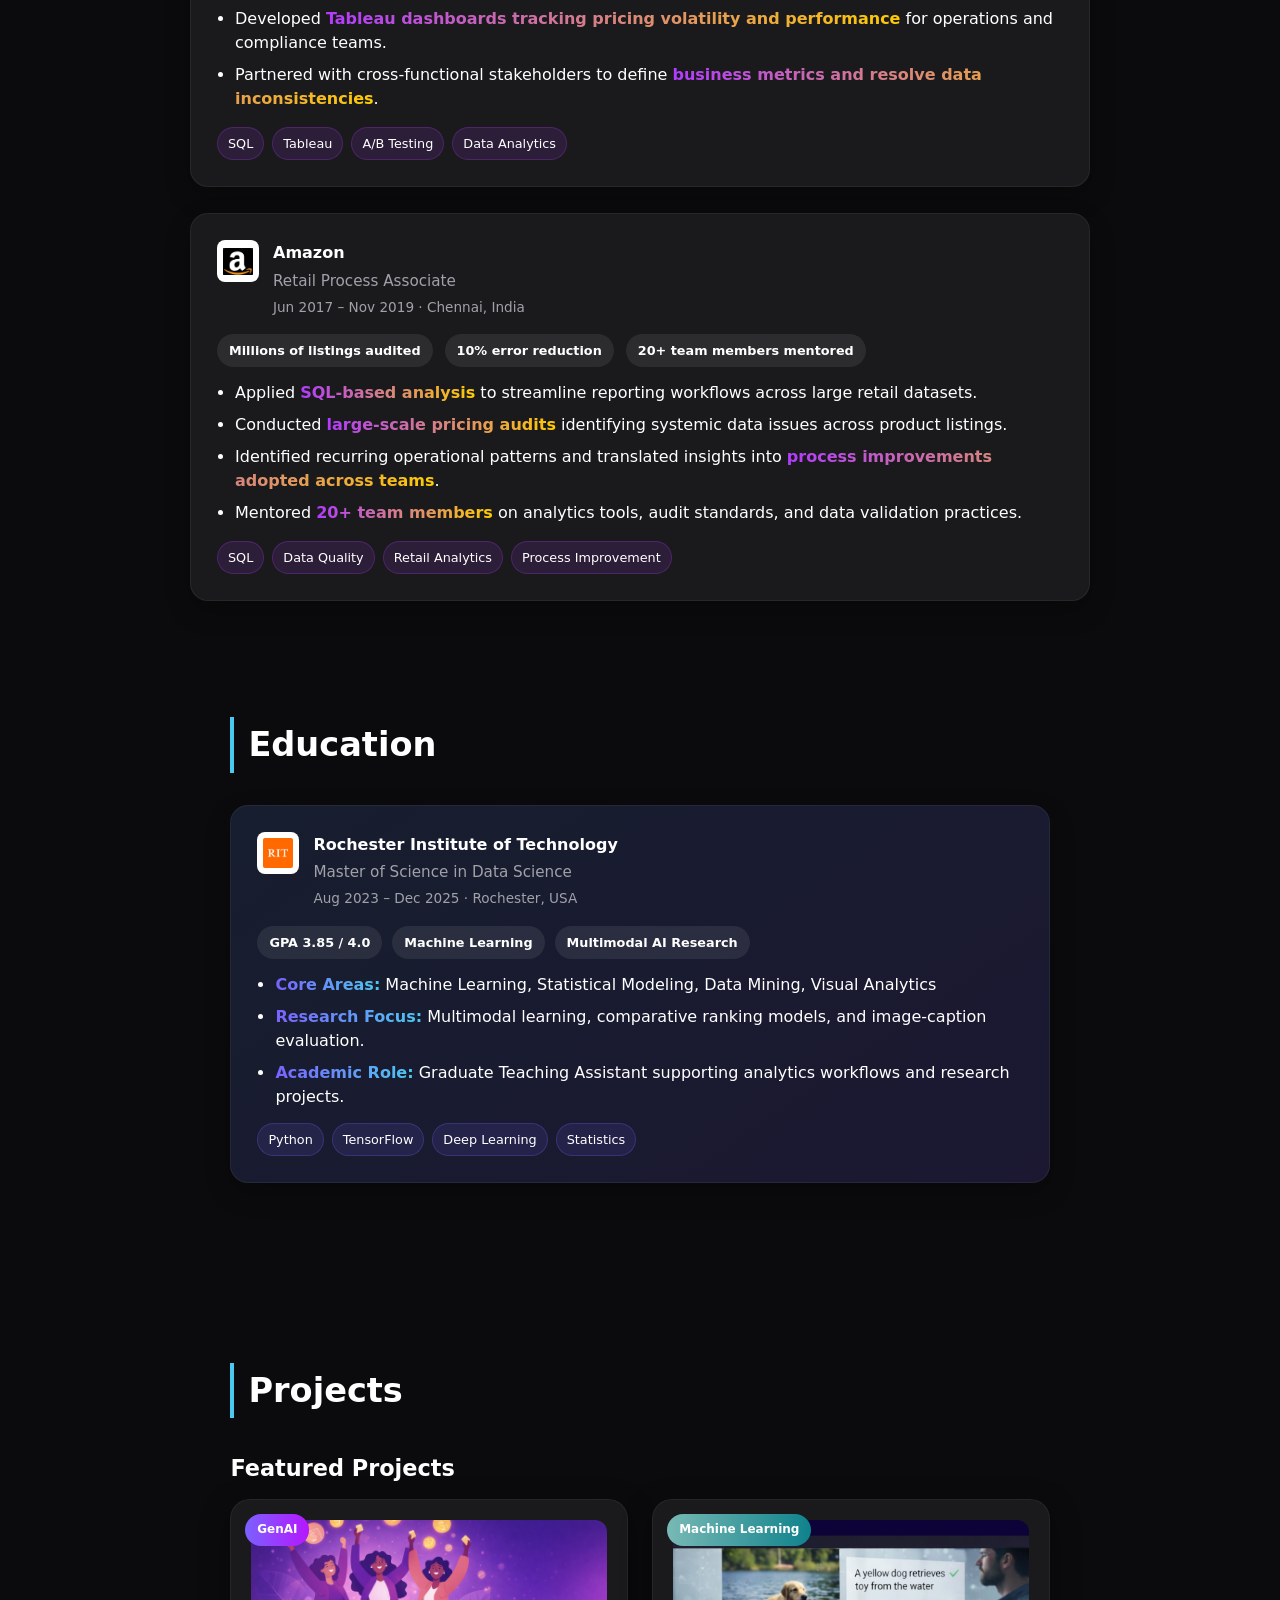
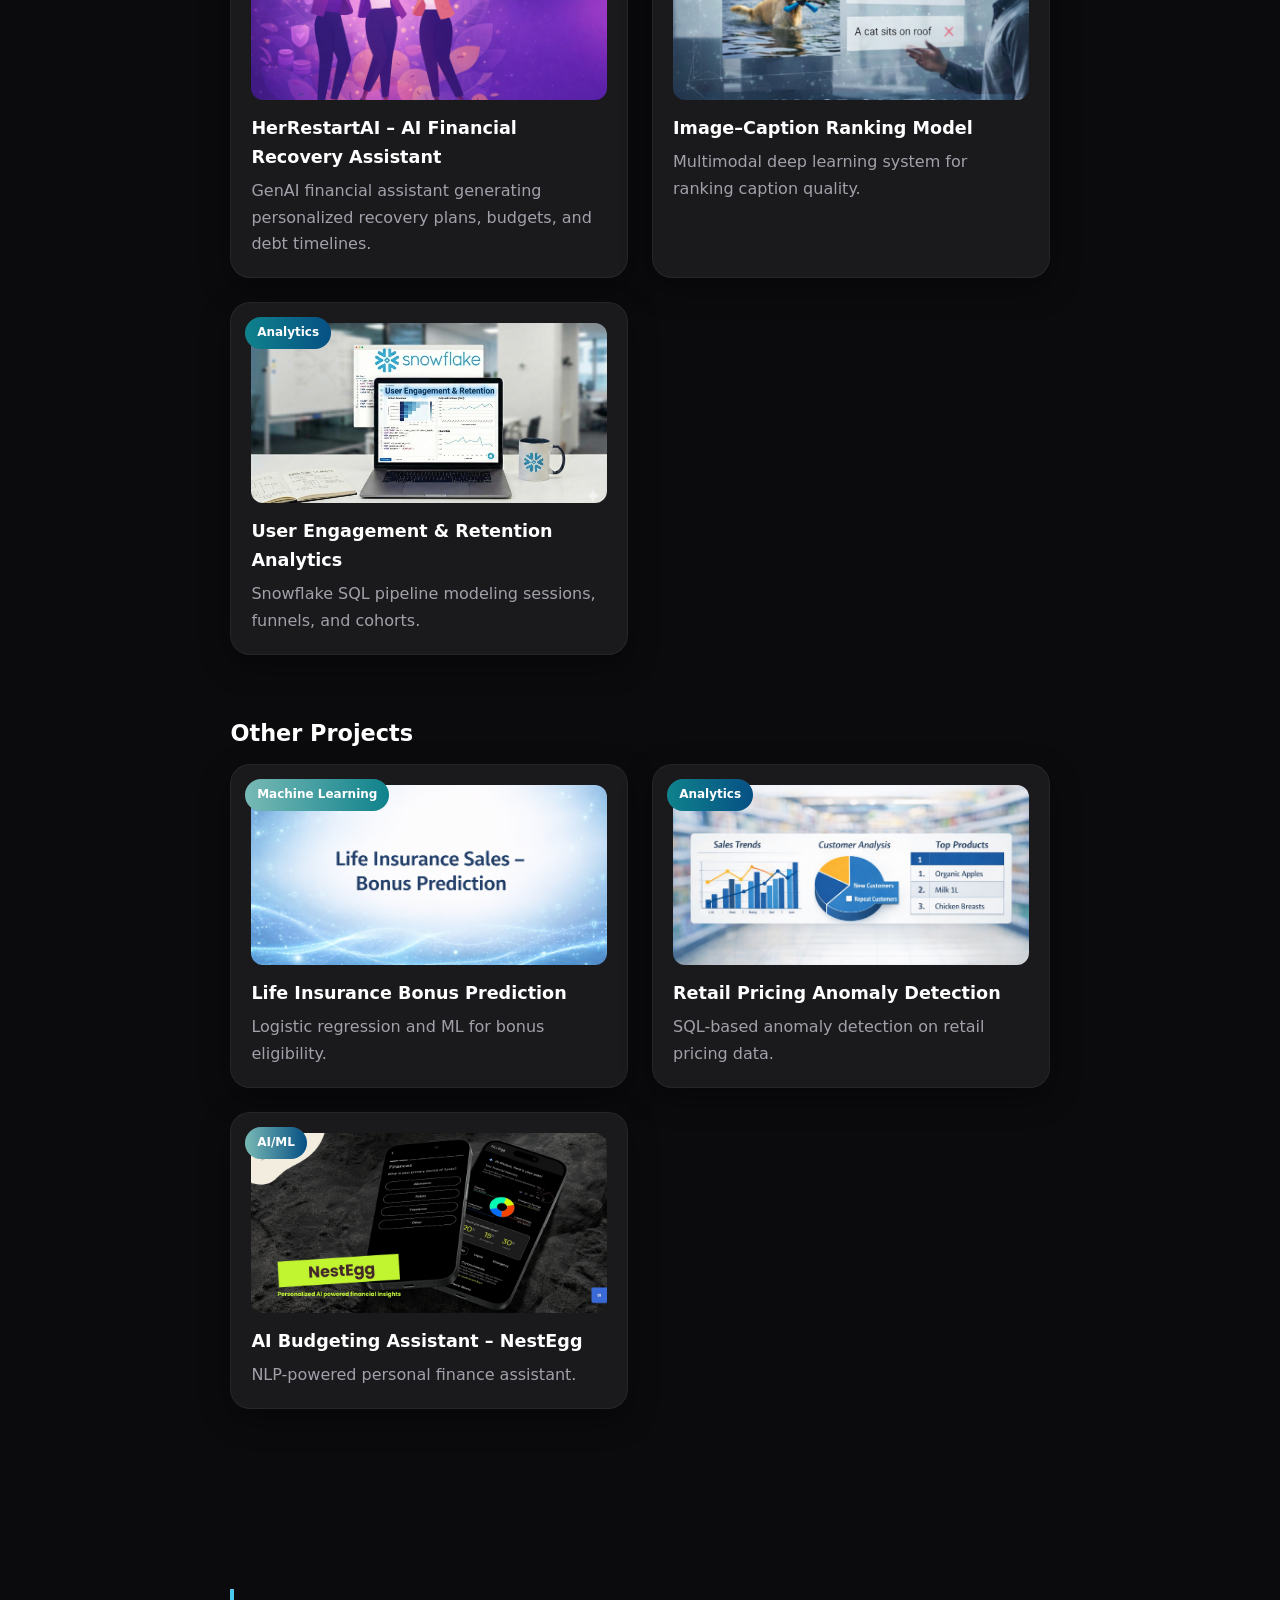
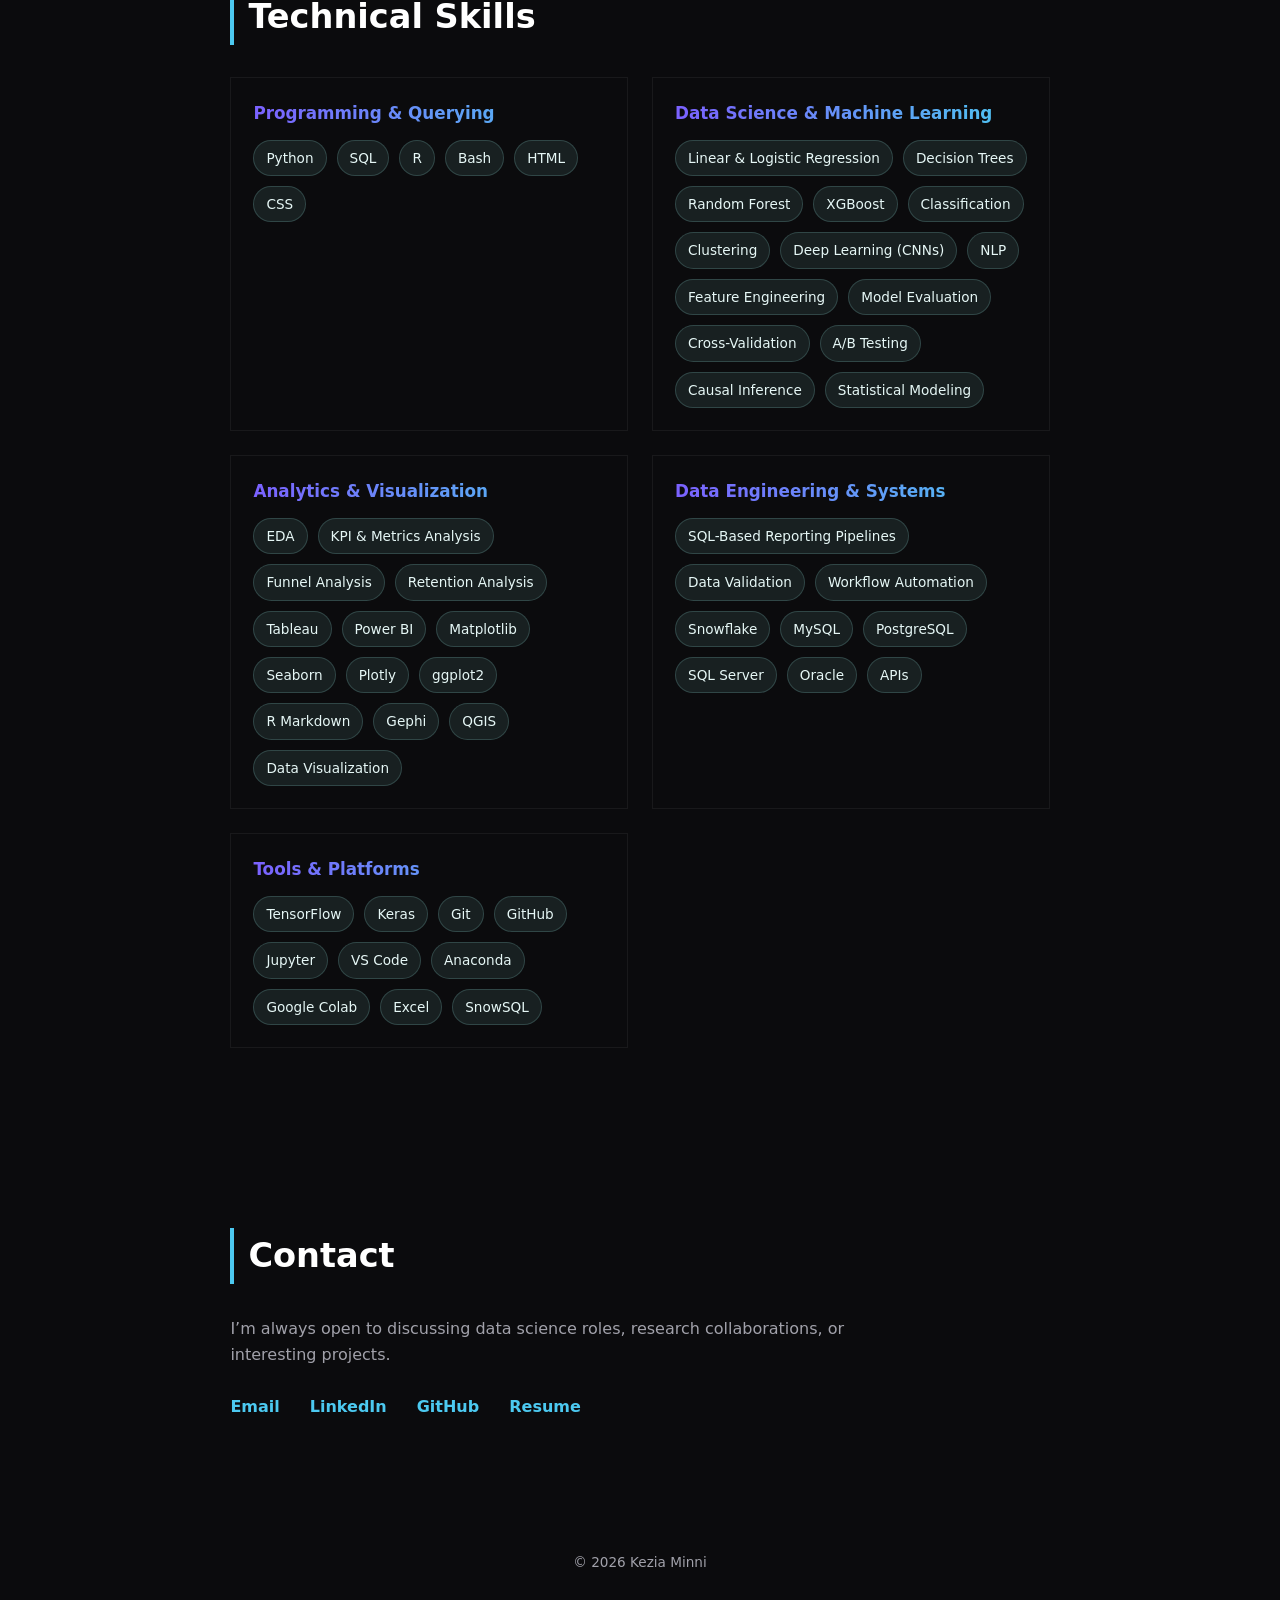
==== commit 89754f6e: "color update" ====
--- a/index.html
+++ b/index.html
@@ -7,14 +7,26 @@
 
   <style>
  :root {
-  --bg: #090040;
-  --card: #471396;
-  --primary: #B13BFF;
-  --accent: #FFCC00;
+  --bg: #0B0B0D;
+  --bg-soft: #111113;
+  --card: #1A1A1D;
+
+  --primary: #4CC9F0;
+  --secondary: #5B8DEF;
+  --accent: #7B61FF;
+  --accent-strong: #B517FF;
+
   --text: #FFFFFF;
-  --text-muted: #CFCFEA;
-}
-
+  --text-muted: #A1A1AA;
+
+  --gradient-main: linear-gradient(
+    90deg,
+    #4CC9F0,
+    #5B8DEF,
+    #7B61FF,
+    #B517FF
+  );
+}
 /* ==============================
    RESET
    ============================== */
@@ -36,23 +48,25 @@
 }
 
 .about-gradient {
- font-size: 1.15rem;        /* bigger, readable */
-  line-height: 1.75; /* bold */
+  font-size: 1.15rem;
+  line-height: 1.75;
   margin-bottom: 0.9em;
+
   background: linear-gradient(
     120deg,
-    #B13BFF 0%,
-    #FFCC00 100%
+    #4CC9F0,
+    #5B8DEF,
+    #7B61FF,
+    #B517FF
   );
+
   -webkit-background-clip: text;
   -webkit-text-fill-color: transparent;
 
-  /* readability */
-  line-height: 1.7;
   max-width: 700px;
 }
 .gradient-text {
-  background: linear-gradient(90deg, #b13bff, #ffcc00);
+  background: var(--gradient-main);
   -webkit-background-clip: text;
   -webkit-text-fill-color: transparent;
 }
@@ -158,7 +172,7 @@
   position: sticky;
   top: 0;
   z-index: 100;
-  background: rgba(9, 0, 64, 0.95);
+  background: rgba(11,11,13,0.9);
   backdrop-filter: blur(10px);
   padding: 22px 10%;
   display: flex;
@@ -193,8 +207,8 @@
   display: inline-block;
   margin-top: 28px;
   padding: 14px 28px;
-  background: var(--primary);
-  color: #090040;
+  background: var(--gradient-main);
+  color: white;
   font-weight: 600;
   border-radius: 12px;
   transition: transform 0.25s ease, box-shadow 0.25s ease;
@@ -235,7 +249,7 @@
 .experience-card {
   max-width: 900px;
   margin: 0 auto 26px auto;
-  background: linear-gradient(145deg, #471396, #3b0f78);
+  background: #1A1A1D;
   padding: 26px;
   border-radius: 18px;
   border: 1px solid rgba(255,255,255,0.06);
@@ -303,13 +317,46 @@
 /* ==============================
    EDUCATION
    ============================== */
+   .education-impact {
+  display: flex;
+  gap: 10px;
+  flex-wrap: wrap;
+  margin-bottom: 12px;
+}
+
+.education-impact span {
+  background: rgba(255,255,255,0.08);
+  padding: 6px 12px;
+  border-radius: 999px;
+  font-size: 0.8rem;
+  font-weight: 600;
+}
+
+.education-tags {
+  display: flex;
+  flex-wrap: wrap;
+  gap: 8px;
+  margin-top: 14px;
+}
+
+.education-tags span {
+  background: rgba(123,97,255,0.12);
+  border: 1px solid rgba(123,97,255,0.25);
+  padding: 5px 10px;
+  font-size: 0.8rem;
+  border-radius: 999px;
+}
 
 .education-card {
   max-width: 900px;
   margin: 0 auto;
-  background: linear-gradient(145deg, #065084, #0F828C);
+  background: linear-gradient(
+    145deg,
+    rgba(91,141,239,0.15),
+    rgba(123,97,255,0.15)
+  );
   padding: 26px;
-  border-radius: var(--radius-lg);
+  border-radius: 18px;
   border: 1px solid rgba(255,255,255,0.06);
   box-shadow: 0 10px 24px rgba(0,0,0,0.25);
 }
@@ -377,9 +424,13 @@
    ============================== */
 .featured-projects {
   display: grid;
-  grid-template-columns: repeat(2, 1fr);
-  gap: 28px;
-  margin-bottom: 50px;
+  grid-template-columns: repeat(auto-fit, minmax(420px, 1fr));
+  gap: 36px;
+  margin-bottom: 60px;
+}
+
+.project-tag.genai {
+  background: linear-gradient(90deg, #7B61FF, #B517FF);
 }
 
 
@@ -398,20 +449,22 @@
 }
 
 .project-card {
-  background: linear-gradient(
-    145deg,
-    rgba(6, 80, 132, 0.9),
-    rgba(50, 10, 107, 0.9)
-  );
-  border-radius: 18px;
-  padding: 16px;
+  background: #1A1A1D;
+  border-radius: 20px;
+  padding: 20px;
   cursor: pointer;
-  border: 1px solid rgba(120, 185, 181, 0.25);
-  box-shadow: 0 10px 26px rgba(0, 0, 0, 0.35);
-  transition: transform 0.25s ease, box-shadow 0.25s ease;
-}
+  border: 1px solid rgba(255,255,255,0.05);
+  box-shadow: 0 10px 30px rgba(0,0,0,0.4);
+
+  transition: transform 0.35s ease,
+              box-shadow 0.35s ease,
+              border 0.35s ease;
+}
+
 .project-card:hover {
-  transform: translateY(-4px);
+  transform: translateY(-8px);
+  box-shadow: 0 20px 50px rgba(0,0,0,0.6);
+  border: 1px solid rgba(255,255,255,0.15);
 }
 
 .project-card img {
@@ -530,6 +583,36 @@
 .modal-scroll::-webkit-scrollbar-thumb {
   background: rgba(255,255,255,0.25);
   border-radius: 10px;
+}
+
+.experience-impact {
+  display: flex;
+  gap: 12px;
+  flex-wrap: wrap;
+  margin-bottom: 14px;
+}
+
+.experience-impact span {
+  background: rgba(255,255,255,0.08);
+  padding: 6px 12px;
+  border-radius: 999px;
+  font-size: 0.8rem;
+  font-weight: 600;
+}
+
+.experience-tags {
+  display: flex;
+  flex-wrap: wrap;
+  gap: 8px;
+  margin-top: 16px;
+}
+
+.experience-tags span {
+  background: rgba(177,59,255,0.12);
+  border: 1px solid rgba(177,59,255,0.25);
+  padding: 5px 10px;
+  font-size: 0.8rem;
+  border-radius: 999px;
 }
 
 /* ==============================
@@ -662,7 +745,7 @@
 
   <div class="hero-buttons">
     <a href="#projects" class="btn primary">View My Work</a>
-    <a href="https://drive.google.com/file/d/1GKxVs5LU5I2JiM7CCXEB_6nqV5JMw3-o/view?usp=drive_link" class="btn secondary">Download Resume</a>
+    <a href="https://drive.google.com/file/d/1r6BxT1qUzUZSB-GypMCMZ2RxrfBMILqk/view?usp=sharing" class="btn secondary">Download Resume</a>
   </div>
 </section>
 
@@ -693,96 +776,199 @@
 <!-- EXPERIENCE -->
 <section id="experience" class="section">
   <h2>Work Experience</h2>
-
+  <!-- Greenstand -->
+<div class="experience-card">
+  <div class="experience-header">
+    <img src="images/greenstand.png" alt="Greenstand logo" class="company-logo">
+
+    <div class="experience-meta">
+      <div class="company-name">Greenstand</div>
+      <div class="role-name">Data Scientist</div>
+      <div class="experience-details">Feb 2026 – Present · Rochester, USA</div>
+    </div>
+  </div>
+<div class="experience-impact">
+    <span>30% clearer match signals</span>
+    <span>25% fewer ambiguous cases</span>
+    <span>40% faster reviewer decisions</span>
+  </div>
+  <ul>
+    <li>Engineered a <strong>match strength scoring system</strong> combining GPS distance, grower matching, and capture timing signals, improving match clarity for large-scale tree tracking data.</li>
+
+    <li>Defined <strong>data-driven thresholds for distance and capture timing</strong>, reducing ambiguous match cases and accelerating reviewer decision cycles.</li>
+
+    <li>Designed <strong>distance badges and capture history dashboards</strong> enabling reviewers to interpret capture relationships faster with significantly less manual lookup.</li>
+
+    <li>Built lightweight <strong>analytics pipelines tracking match rates, review time, and spatial patterns</strong>, surfacing operational bottlenecks and informing product improvements.</li>
+  </ul>
+  <div class="experience-tags">
+    <span>Python</span>
+    <span>Geospatial Data</span>
+    <span>Analytics Pipelines</span>
+    <span>Product Analytics</span>
+  </div>
+
+</div>
   <!-- RIT -->
   <div class="experience-card">
-    <div class="experience-header">
-      <img src="images/rit.png" alt="RIT logo" class="company-logo">
-
-      <div class="experience-meta">
-        <div class="company-name">Rochester Institute of Technology</div>
-        <div class="role-name">Graduate Assistant</div>
-        <div class="experience-details">Aug 2025 – Dec 2025 · Rochester, USA</div>
-      </div>
-    </div>
-
-    <ul>
-      <li>Built standardized <strong>Python and R analytics workflows</strong> supporting 50+ graduate researchers, improving consistency and reliability across end-to-end data pipelines.</li>
-      <li>Created <strong>visual and tabular summaries</strong> to help faculty and students interpret statistical results and analytical trends.</li>
-      <li>Reviewed and evaluated <strong>100+ analytics projects</strong>, assessing data quality, methodology, and result validity.</li>
-      <li><strong>Collaborated cross-functionally with faculty</strong>, data science students, and research teams to support analytics execution from raw data ingestion through final insight presentation.</li>
-    </ul>
-  </div>
+
+  <div class="experience-header">
+    <img src="images/rit.png" alt="RIT logo" class="company-logo">
+
+    <div class="experience-meta">
+      <div class="company-name">Rochester Institute of Technology</div>
+      <div class="role-name">Graduate Teaching Assistant</div>
+      <div class="experience-details">Aug 2025 – Dec 2025 · Rochester, USA</div>
+    </div>
+  </div>
+
+  <div class="experience-impact">
+    <span>50+ researchers supported</span>
+    <span>100+ projects evaluated</span>
+    <span>Standardized analytics workflows</span>
+  </div>
+
+  <ul>
+    <li>Designed <strong>Python and R analytics workflows</strong> supporting graduate research projects across multiple data science domains.</li>
+
+    <li>Evaluated <strong>100+ analytics projects</strong> on methodology, statistical validity, and data quality.</li>
+
+    <li>Created <strong>visual and tabular summaries</strong> helping researchers interpret complex statistical results.</li>
+
+    <li>Collaborated with faculty to translate <strong>technical findings into accessible insights</strong> for diverse audiences.</li>
+  </ul>
+
+  <div class="experience-tags">
+    <span>Python</span>
+    <span>R</span>
+    <span>Statistical Modeling</span>
+    <span>Data Visualization</span>
+  </div>
+
+</div>
 
   <!-- Amazon - Quality Analyst -->
   <div class="experience-card">
-    <div class="experience-header">
-      <img src="images/amazon.png" alt="Amazon logo" class="company-logo">
-
-      <div class="experience-meta">
-        <div class="company-name">Amazon</div>
-        <div class="role-name">Quality Analyst</div>
-        <div class="experience-details">Dec 2019 – Jul 2022 · Chennai, India</div>
-      </div>
-    </div>
-
-    <ul>
-      <li>Built and maintained <strong>SQL-based reporting pipelines</strong> on large pricing and retail datasets for operational audits and leadership reporting.</li>
-      <li>Designed and owned <strong>Tableau dashboards</strong> tracking pricing performance, operational KPIs, and funnel metrics.</li>
-      <li>Applied <strong>statistical analysis and A/B testing</strong> to evaluate pricing strategies, reducing decision cycles by 20%.</li>
-      <li>Analyzed <strong>10M+ row datasets</strong> to identify anomalies, data quality issues, and systemic trends.</li>
-      <li><strong>Partnered with operations, compliance, and program stakeholders</strong> to define metrics and communicate insights through clear reports.</li>
-    </ul>
-  </div>
+
+  <div class="experience-header">
+    <img src="images/amazon.png" alt="Amazon logo" class="company-logo">
+
+    <div class="experience-meta">
+      <div class="company-name">Amazon</div>
+      <div class="role-name">Data Quality Analyst</div>
+      <div class="experience-details">Dec 2019 – Jul 2022 · Chennai, India</div>
+    </div>
+  </div>
+
+  <div class="experience-impact">
+    <span>10M+ rows analyzed</span>
+    <span>20% faster reporting</span>
+    <span>20% faster decision cycles</span>
+  </div>
+
+  <ul>
+    <li>Built <strong>SQL pipelines processing 10M+ records</strong> for pricing evaluation, anomaly detection, and operational analytics.</li>
+
+    <li>Designed and analyzed <strong>A/B tests on pricing strategies</strong> improving decision confidence across retail operations.</li>
+
+    <li>Developed <strong>Tableau dashboards tracking pricing volatility and performance</strong> for operations and compliance teams.</li>
+
+    <li>Partnered with cross-functional stakeholders to define <strong>business metrics and resolve data inconsistencies</strong>.</li>
+  </ul>
+
+  <div class="experience-tags">
+    <span>SQL</span>
+    <span>Tableau</span>
+    <span>A/B Testing</span>
+    <span>Data Analytics</span>
+  </div>
+
+</div>
 
   <!-- Amazon - Retail Process Associate -->
   <div class="experience-card">
-    <div class="experience-header">
-      <img src="images/amazon.png" alt="Amazon logo" class="company-logo">
-
-      <div class="experience-meta">
-        <div class="company-name">Amazon</div>
-        <div class="role-name">Retail Process Associate</div>
-        <div class="experience-details">Jun 2017 – Nov 2019 · Chennai, India</div>
-      </div>
-    </div>
-
-    <ul>
-      <li>Applied <strong>SQL-based analysis</strong> and statistical techniques to streamline reporting workflows and reduce errors.</li>
-      <li>Conducted <strong>large-scale pricing audits and trend analysis</strong> impacting millions of product listings.</li>
-      <li>Mentored <strong>20+ team members</strong> on analytics tools, data validation standards, and audit methodologies.</li>
-      <li><strong>Translated recurring operational patterns into process improvements</strong> adopted across multiple retail workflows.</li>
-    </ul>
-  </div>
-</section>
+
+  <div class="experience-header">
+    <img src="images/amazon.png" alt="Amazon logo" class="company-logo">
+
+    <div class="experience-meta">
+      <div class="company-name">Amazon</div>
+      <div class="role-name">Retail Process Associate</div>
+      <div class="experience-details">Jun 2017 – Nov 2019 · Chennai, India</div>
+    </div>
+  </div>
+
+  <div class="experience-impact">
+    <span>Millions of listings audited</span>
+    <span>10% error reduction</span>
+    <span>20+ team members mentored</span>
+  </div>
+
+  <ul>
+    <li>Applied <strong>SQL-based analysis</strong> to streamline reporting workflows across large retail datasets.</li>
+
+    <li>Conducted <strong>large-scale pricing audits</strong> identifying systemic data issues across product listings.</li>
+
+    <li>Identified recurring operational patterns and translated insights into <strong>process improvements adopted across teams</strong>.</li>
+
+    <li>Mentored <strong>20+ team members</strong> on analytics tools, audit standards, and data validation practices.</li>
+  </ul>
+
+  <div class="experience-tags">
+    <span>SQL</span>
+    <span>Data Quality</span>
+    <span>Retail Analytics</span>
+    <span>Process Improvement</span>
+  </div>
+
+</div>
 
 <!-- EDUCATION -->
 <section id="education" class="section">
   <h2>Education</h2>
 
-  <div class="education-card">
-    <div class="education-header">
-      <img src="images/rit.png" alt="RIT logo" class="education-logo">
-
-      <div class="education-meta">
-        <div class="institution-name">
-          Rochester Institute of Technology
-        </div>
-        <div class="degree">
-          Master of Science in Data Science
-        </div>
-        <div class="education-details">
-          Aug 2023 – Dec 2025 · Rochester, USA
-        </div>
+ <div class="education-card">
+
+  <div class="education-header">
+    <img src="images/rit.png" alt="RIT logo" class="education-logo">
+
+    <div class="education-meta">
+      <div class="institution-name">
+        Rochester Institute of Technology
       </div>
-    </div>
-
-    <ul class="education-list">
-      <li><strong>Core Areas:</strong> Machine Learning, Statistical Modeling, Data Mining, Visual Analytics</li>
-      <li><strong>Focus:</strong> Predictive modeling, multimodal learning, rigorous model evaluation</li>
-      <li><strong>Academic Roles:</strong> Graduate Teaching Assistant (Visual Analytics)</li>
-    </ul>
-  </div>
+
+      <div class="degree">
+        Master of Science in Data Science
+      </div>
+
+      <div class="education-details">
+        Aug 2023 – Dec 2025 · Rochester, USA
+      </div>
+    </div>
+  </div>
+
+  <div class="education-impact">
+    <span>GPA 3.85 / 4.0</span>
+    <span>Machine Learning</span>
+    <span>Multimodal AI Research</span>
+  </div>
+
+  <ul class="education-list">
+    <li><strong>Core Areas:</strong> Machine Learning, Statistical Modeling, Data Mining, Visual Analytics</li>
+
+    <li><strong>Research Focus:</strong> Multimodal learning, comparative ranking models, and image-caption evaluation.</li>
+
+    <li><strong>Academic Role:</strong> Graduate Teaching Assistant supporting analytics workflows and research projects.</li>
+  </ul>
+
+  <div class="education-tags">
+    <span>Python</span>
+    <span>TensorFlow</span>
+    <span>Deep Learning</span>
+    <span>Statistics</span>
+  </div>
+
+</div>
 </section>
 
 <section id="projects" class="section">
@@ -792,6 +978,12 @@
   <h3>Featured Projects</h3>
   <div class="project-grid featured-projects">
 
+    <div class="project-card" onclick="openProject('herrestartAI')">
+      <span class="project-tag genai">GenAI</span>
+      <img src="images/herrestartAI.png" alt="HerRestartAI">
+      <h4>HerRestartAI – AI Financial Recovery Assistant</h4>
+      <p>GenAI financial assistant generating personalized recovery plans, budgets, and debt timelines.</p>
+    </div>
     <div class="project-card" onclick="openProject('imageCaption')">
       <span class="project-tag ml">Machine Learning</span>
       <img src="images/image_caption_2.png" alt="Image Caption Ranking">
@@ -951,7 +1143,7 @@
       GitHub
     </a>
 
-    <a href="https://drive.google.com/file/d/1GKxVs5LU5I2JiM7CCXEB_6nqV5JMw3-o/view?usp=drive_link"
+    <a href="https://drive.google.com/file/d/1r6BxT1qUzUZSB-GypMCMZ2RxrfBMILqk/view?usp=sharing"
        target="_blank"
        class="contact-btn outline">
       Resume
@@ -991,6 +1183,28 @@
 
 <script>
 const projects = {
+  herrestartAI: {
+  title: "HerRestartAI – AI Financial Recovery Assistant",
+  image: "images/herrestartAI.png",
+
+  context: "Built a generative AI financial assistant designed to help women navigating financial transitions understand their stability and build recovery plans.",
+
+  action: "Developed a FastAPI backend integrating Google Gemini to generate personalized budget breakdowns, debt-free timelines, and financial growth strategies using real U.S. economic indicators.",
+
+  result: "Delivered a working AI assistant producing structured financial plans with both text and voice output using ElevenLabs text-to-speech.",
+
+  tools: [
+    "Python",
+    "FastAPI",
+    "Google Gemini API",
+    "ElevenLabs",
+    "HTML",
+    "CSS",
+    "JavaScript"
+  ],
+
+  github: "https://github.com/KeziaMinni/StabilityAI"
+},
   imageCaption: {
     title: "Image–Caption Ranking Model",
     image: "images/image_caption_2.png",
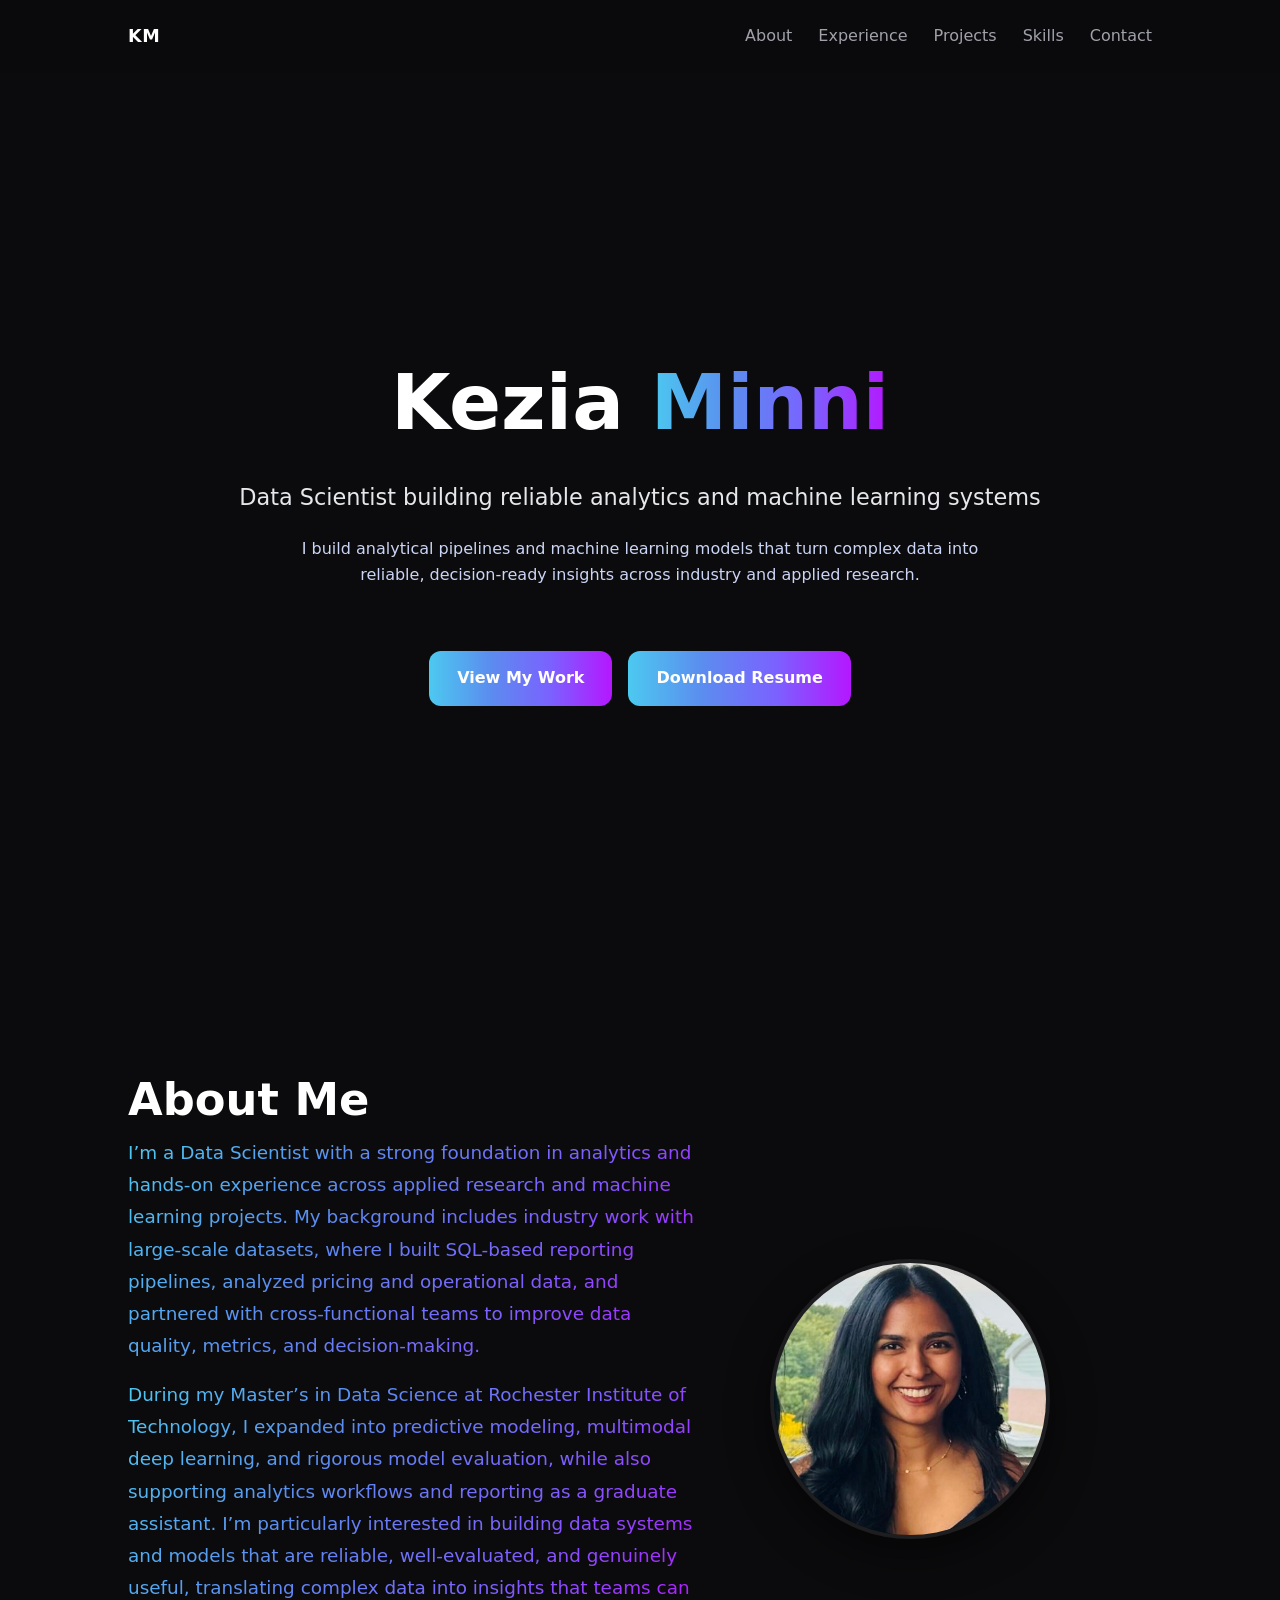
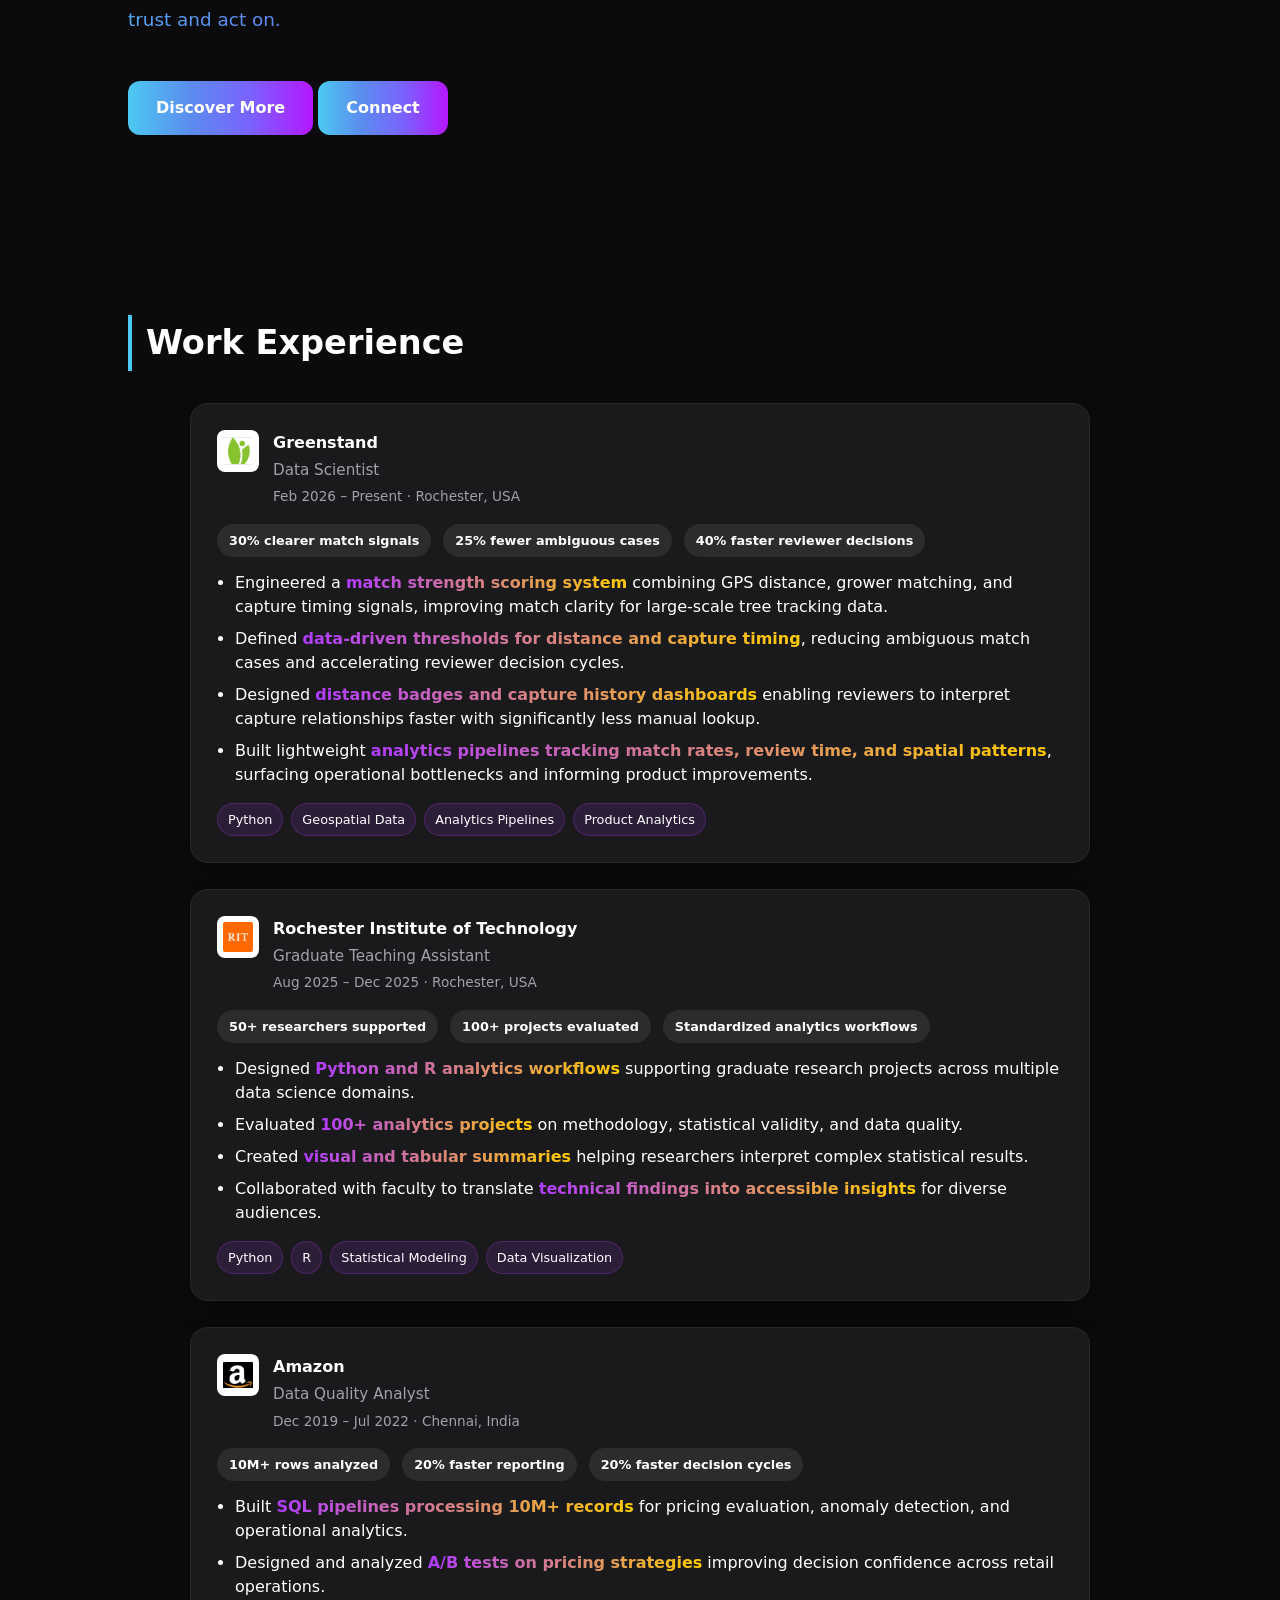
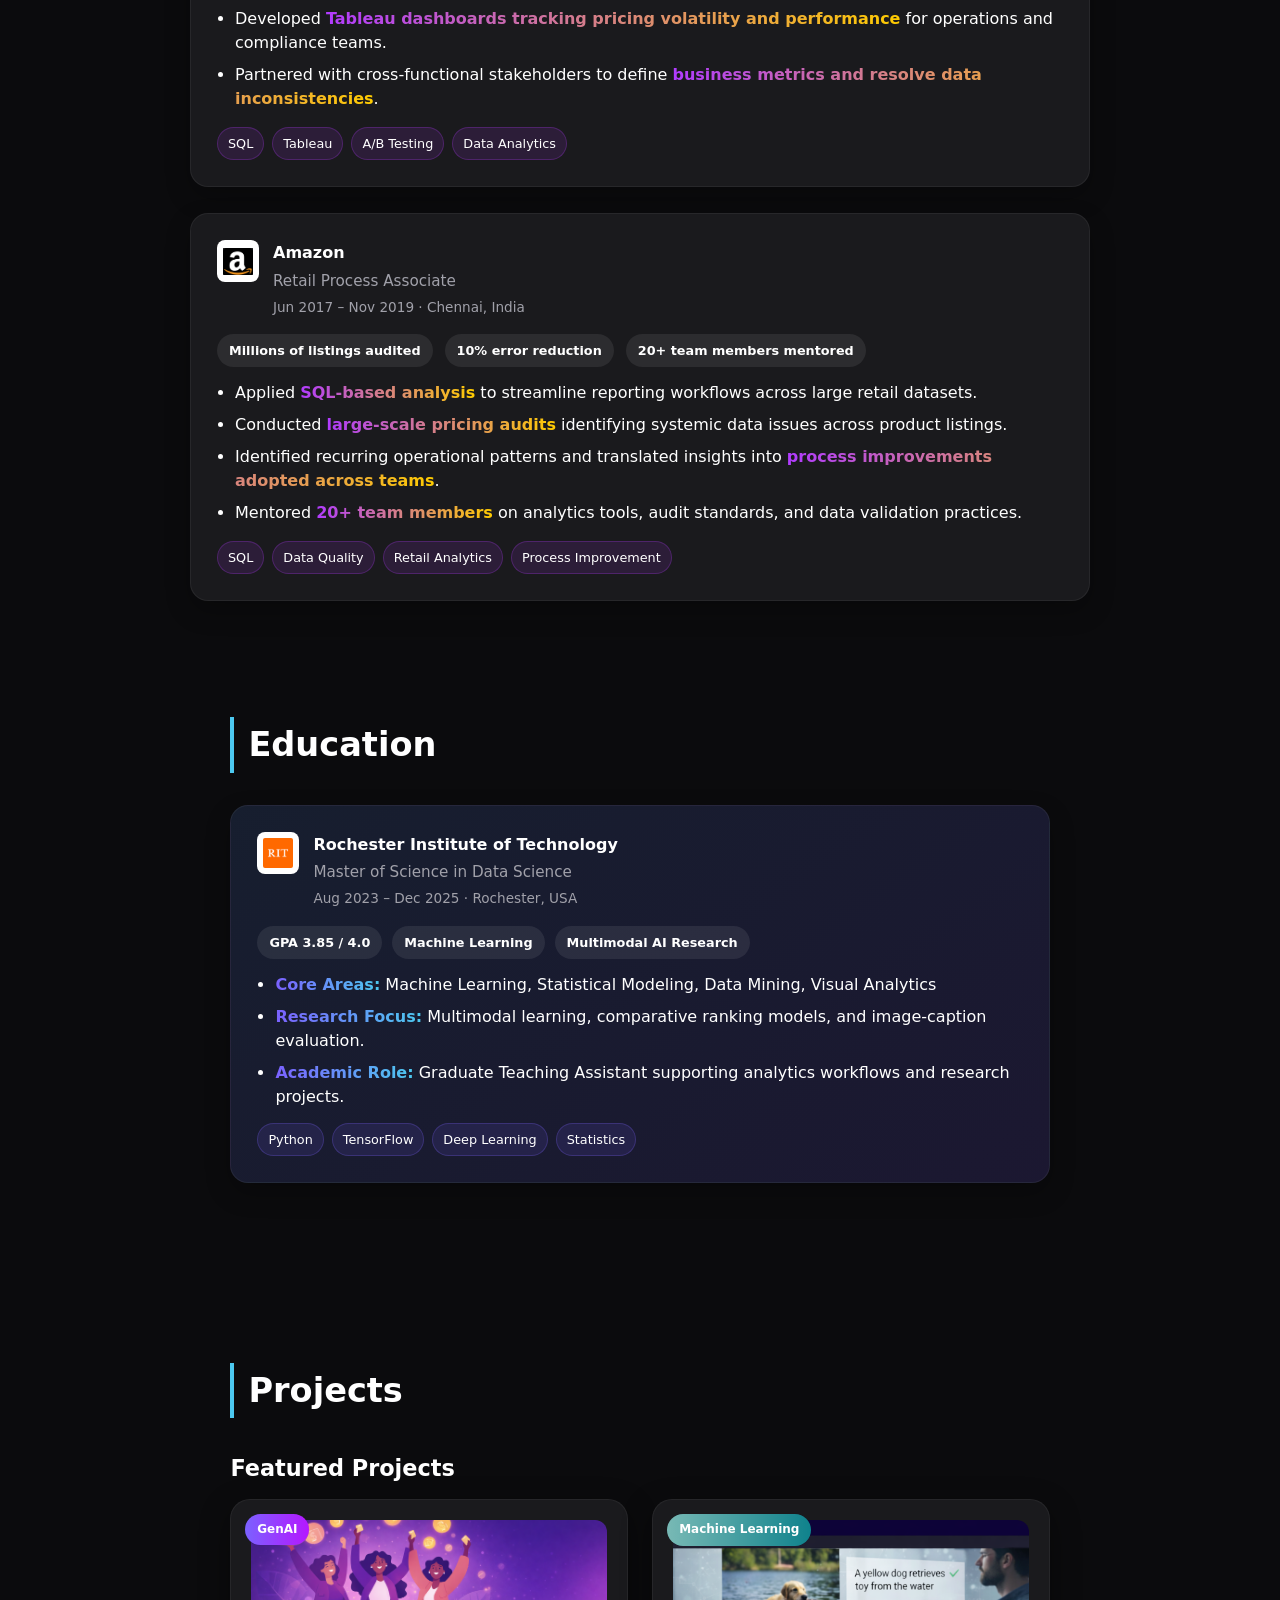
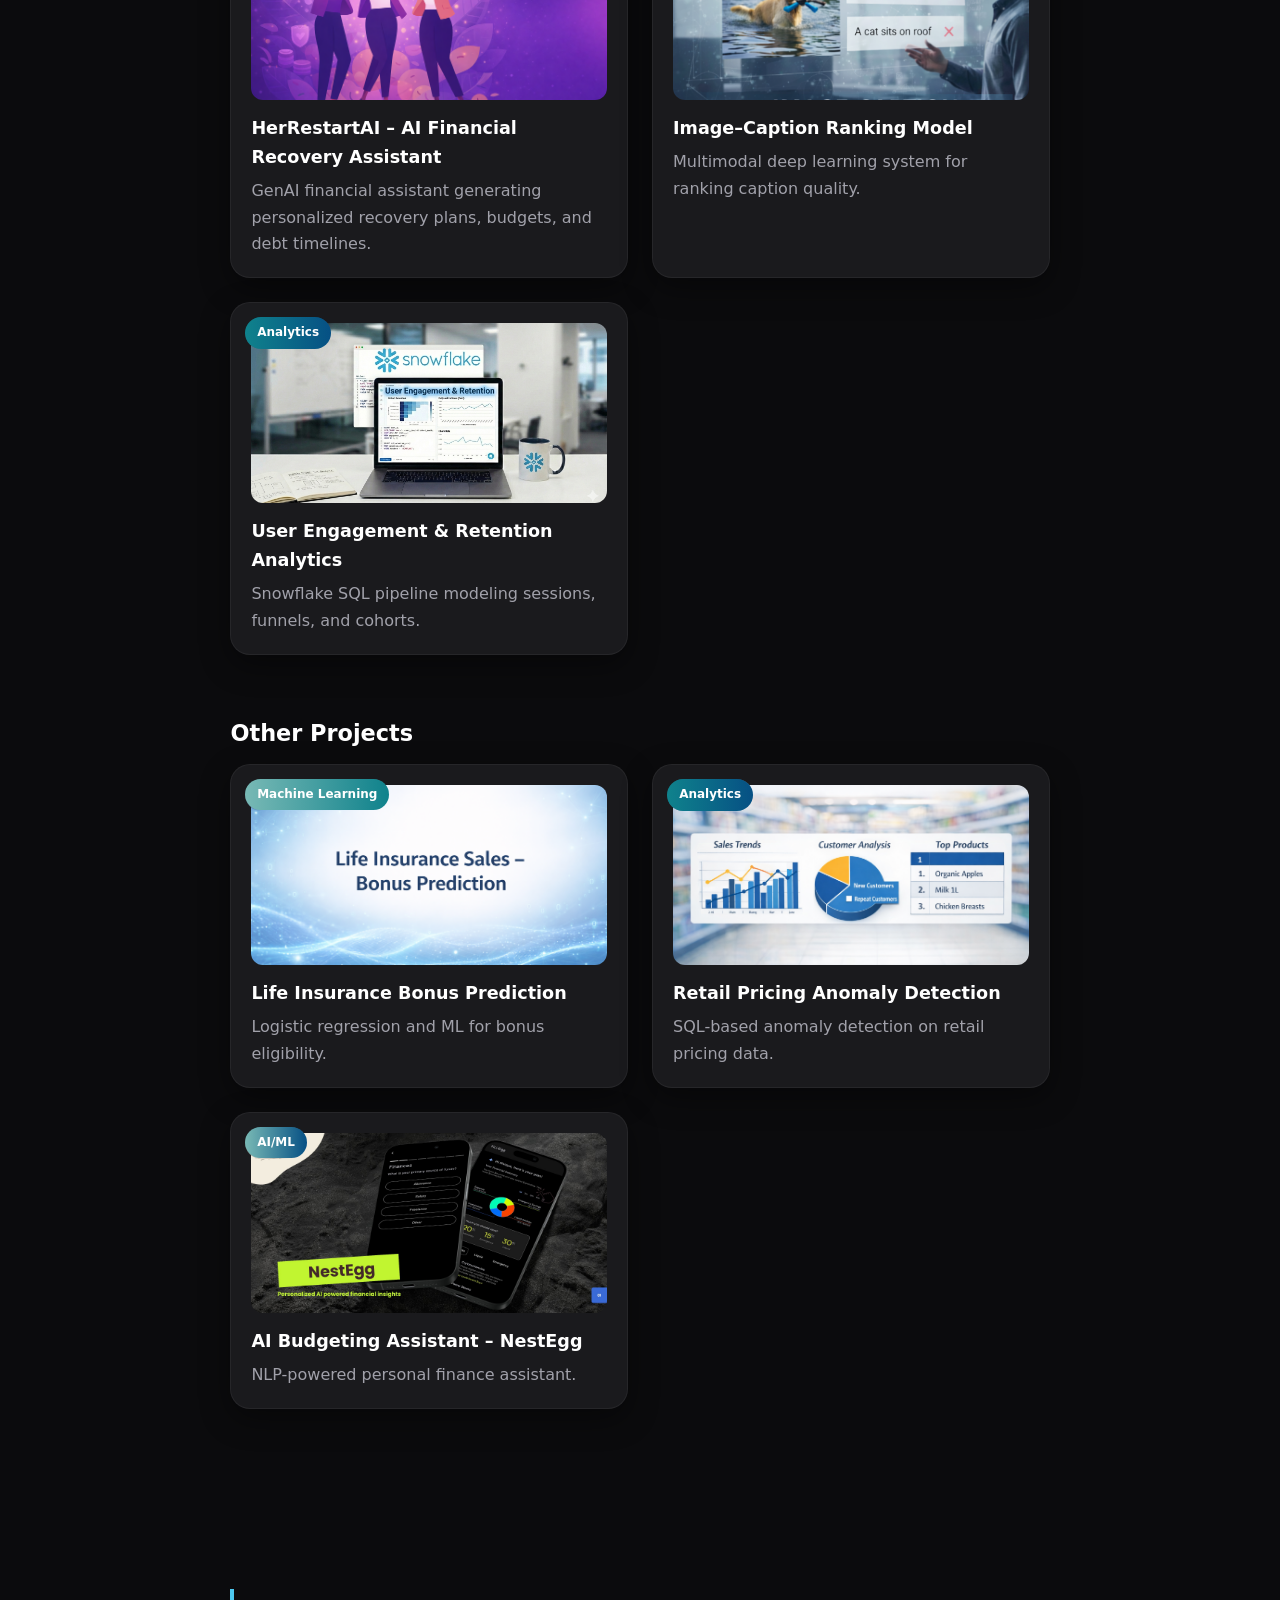
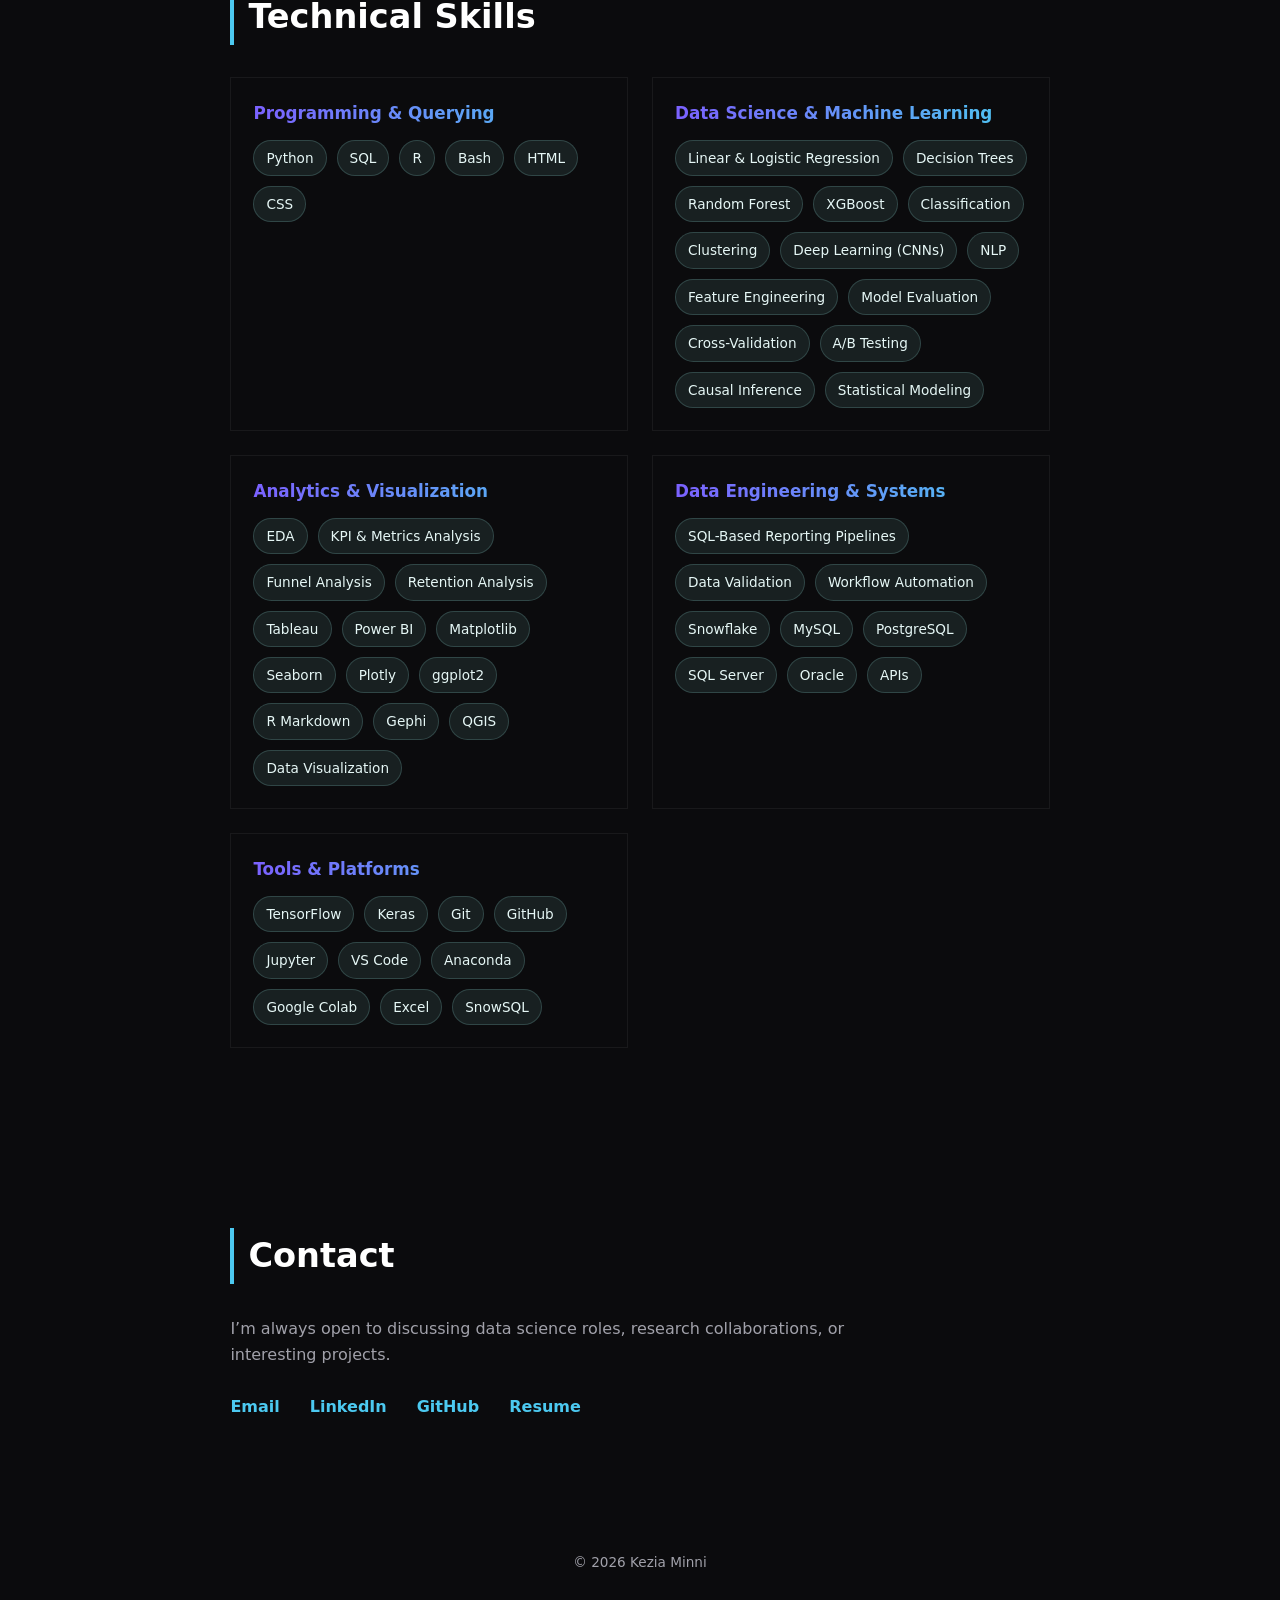
==== commit 48010a47: "color update" ====
--- a/index.html
+++ b/index.html
@@ -237,10 +237,16 @@
 }
 
 .about-image img {
-  border-radius: 18px;
-  box-shadow: 0 20px 40px rgba(0,0,0,0.35);
-}
-
+  width: 280px;
+  height: 280px;
+
+  object-fit: cover;
+  object-position: 50% 40%;   /* moves image lower */
+
+  border-radius: 50%;
+  border: 4px solid rgba(255,255,255,0.08);
+  box-shadow: 0 15px 40px rgba(0,0,0,0.5);
+}
 /* ==============================
    EXPERIENCE – LINKEDIN STYLE
    ============================== */
@@ -768,7 +774,7 @@
     </div>
 
     <div class="about-image">
-      <img src="images/pro_pic.png" alt="Profile Photo">
+      <img src="images/kez_pic.jpg" alt="Kezia Minni">
     </div>
   </div>
 </section>
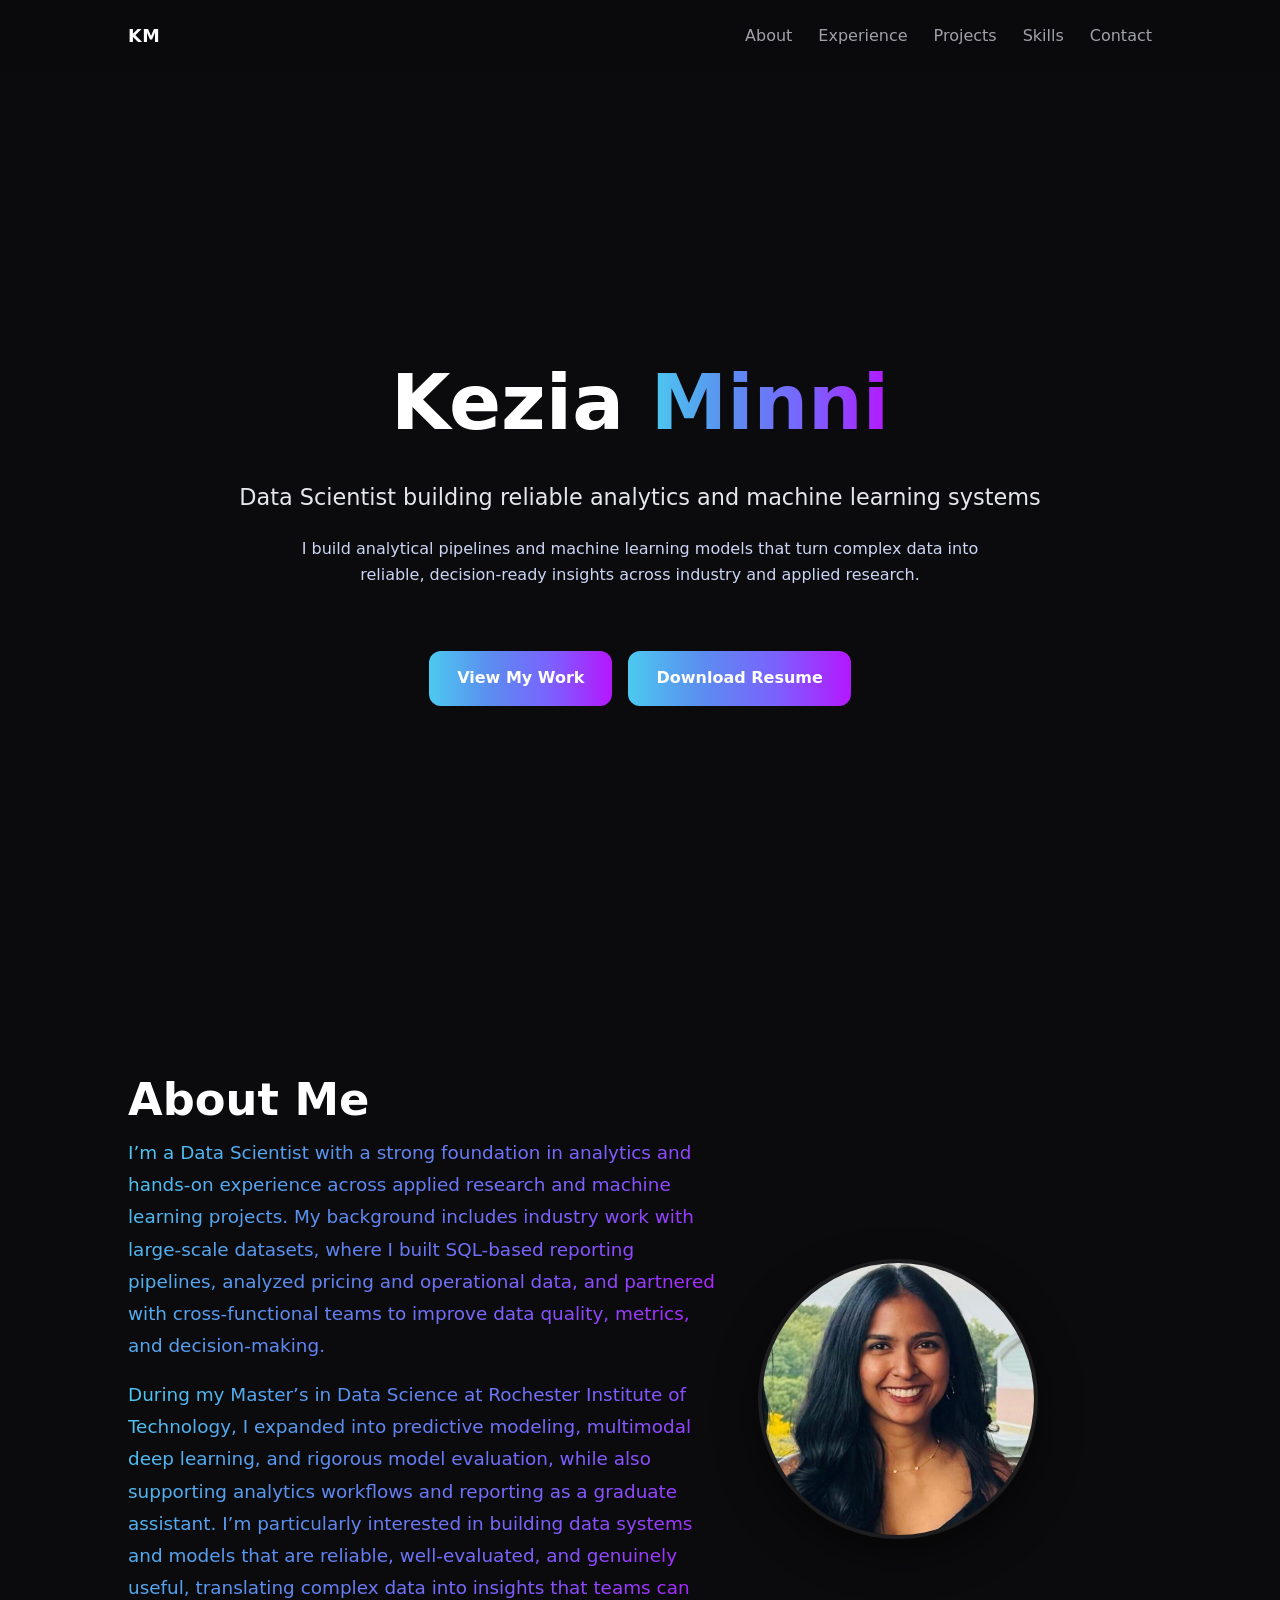
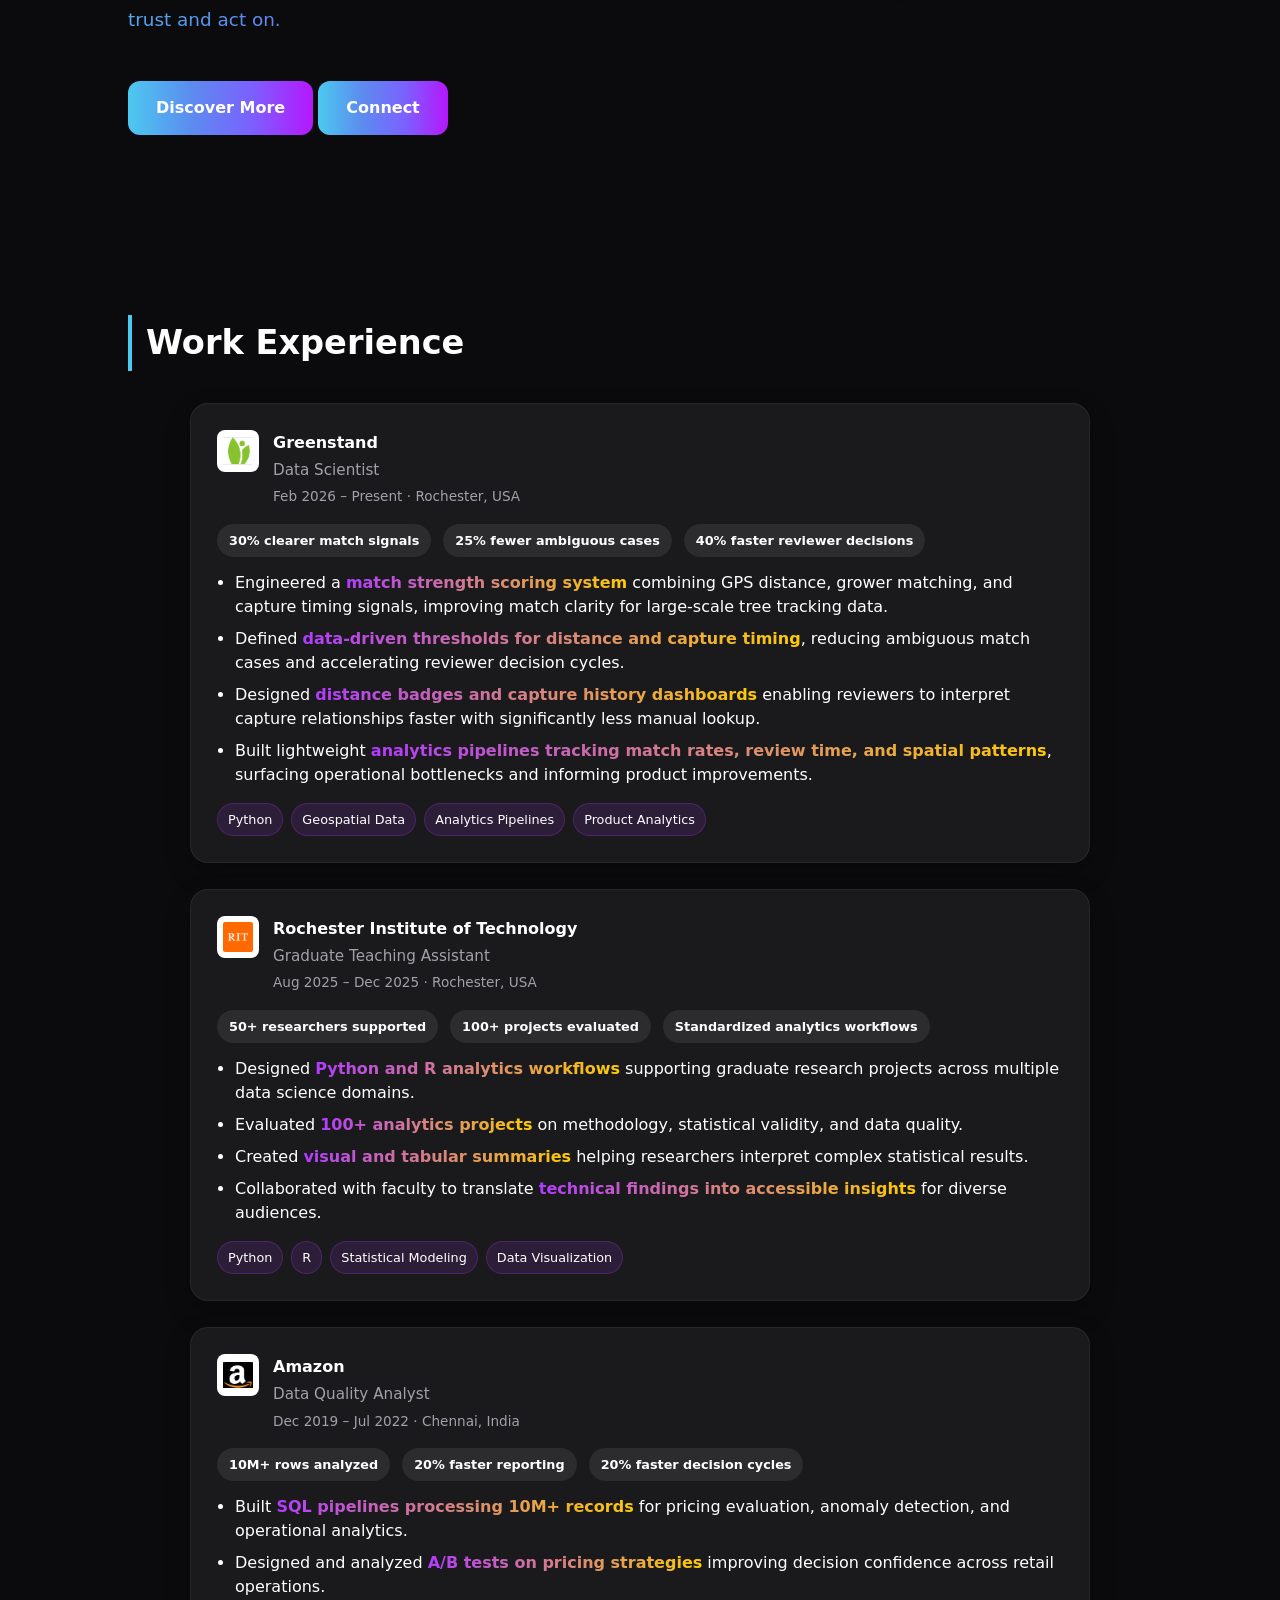
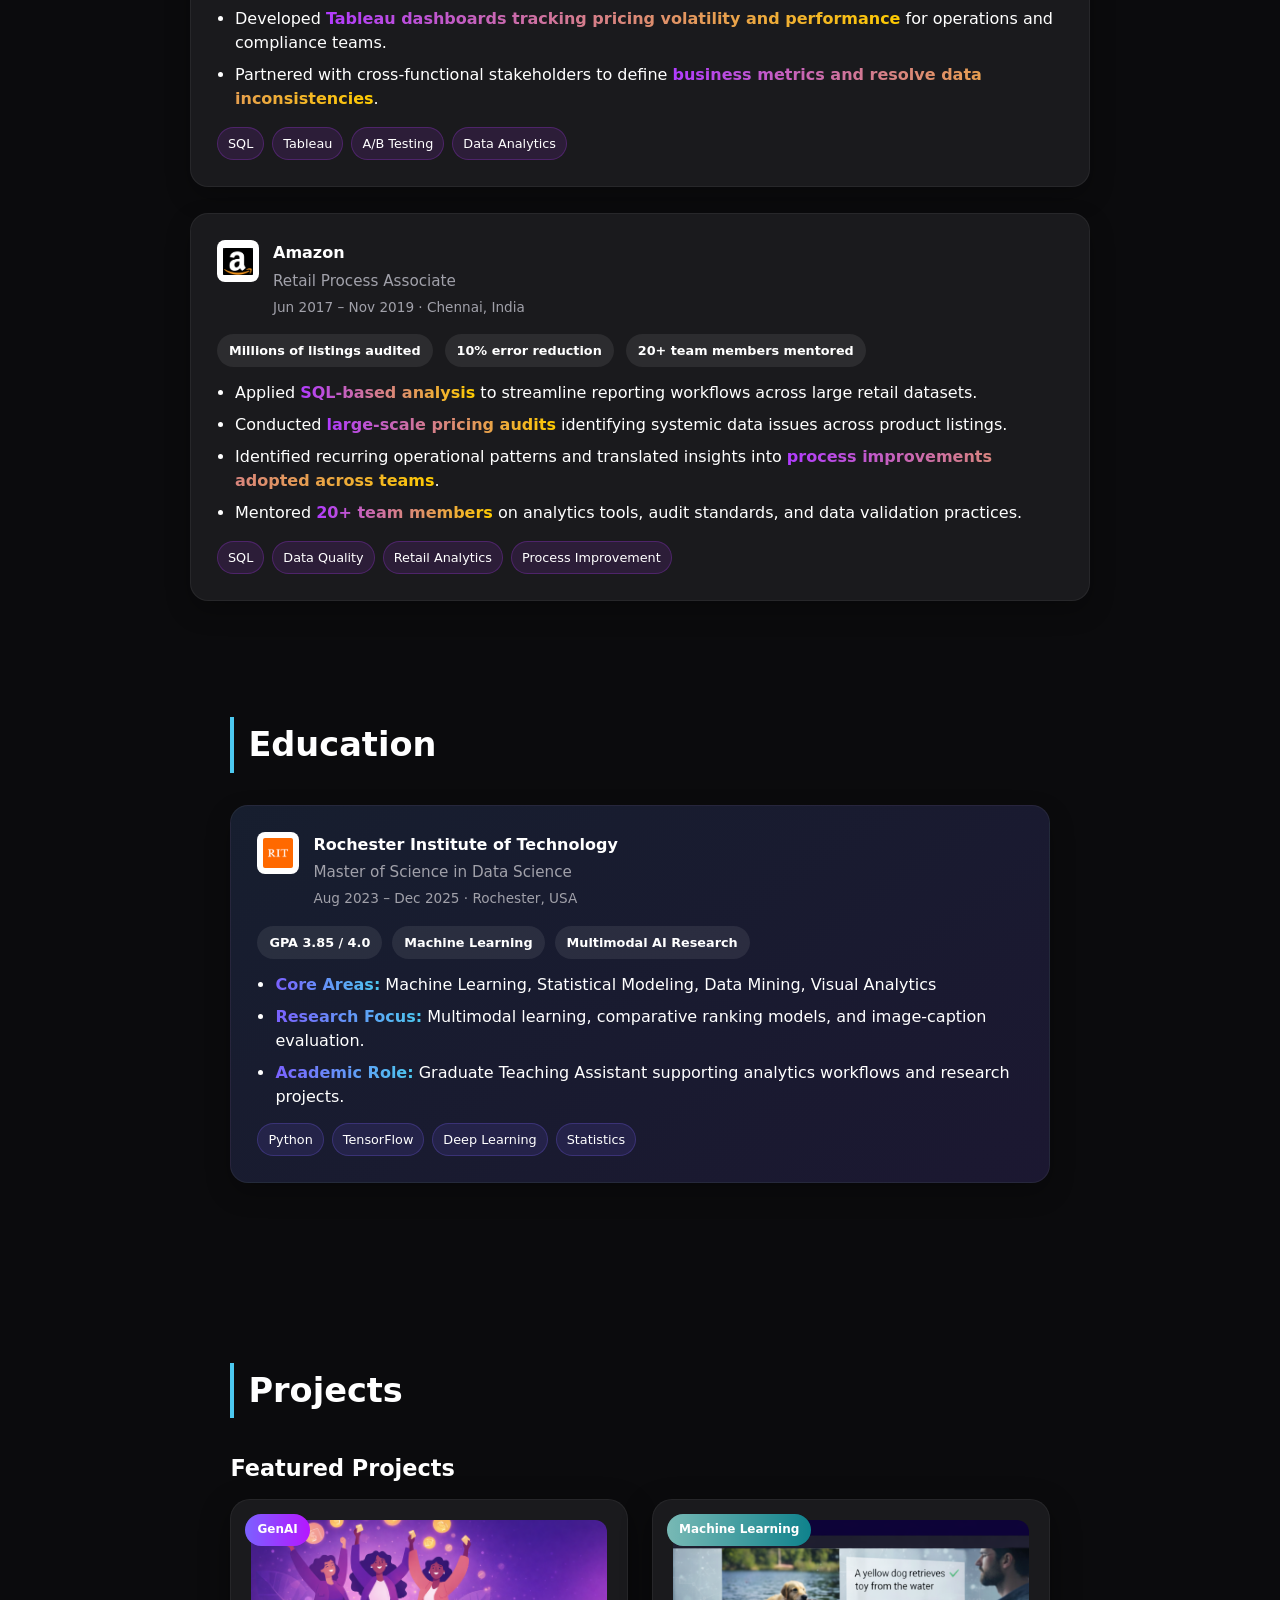
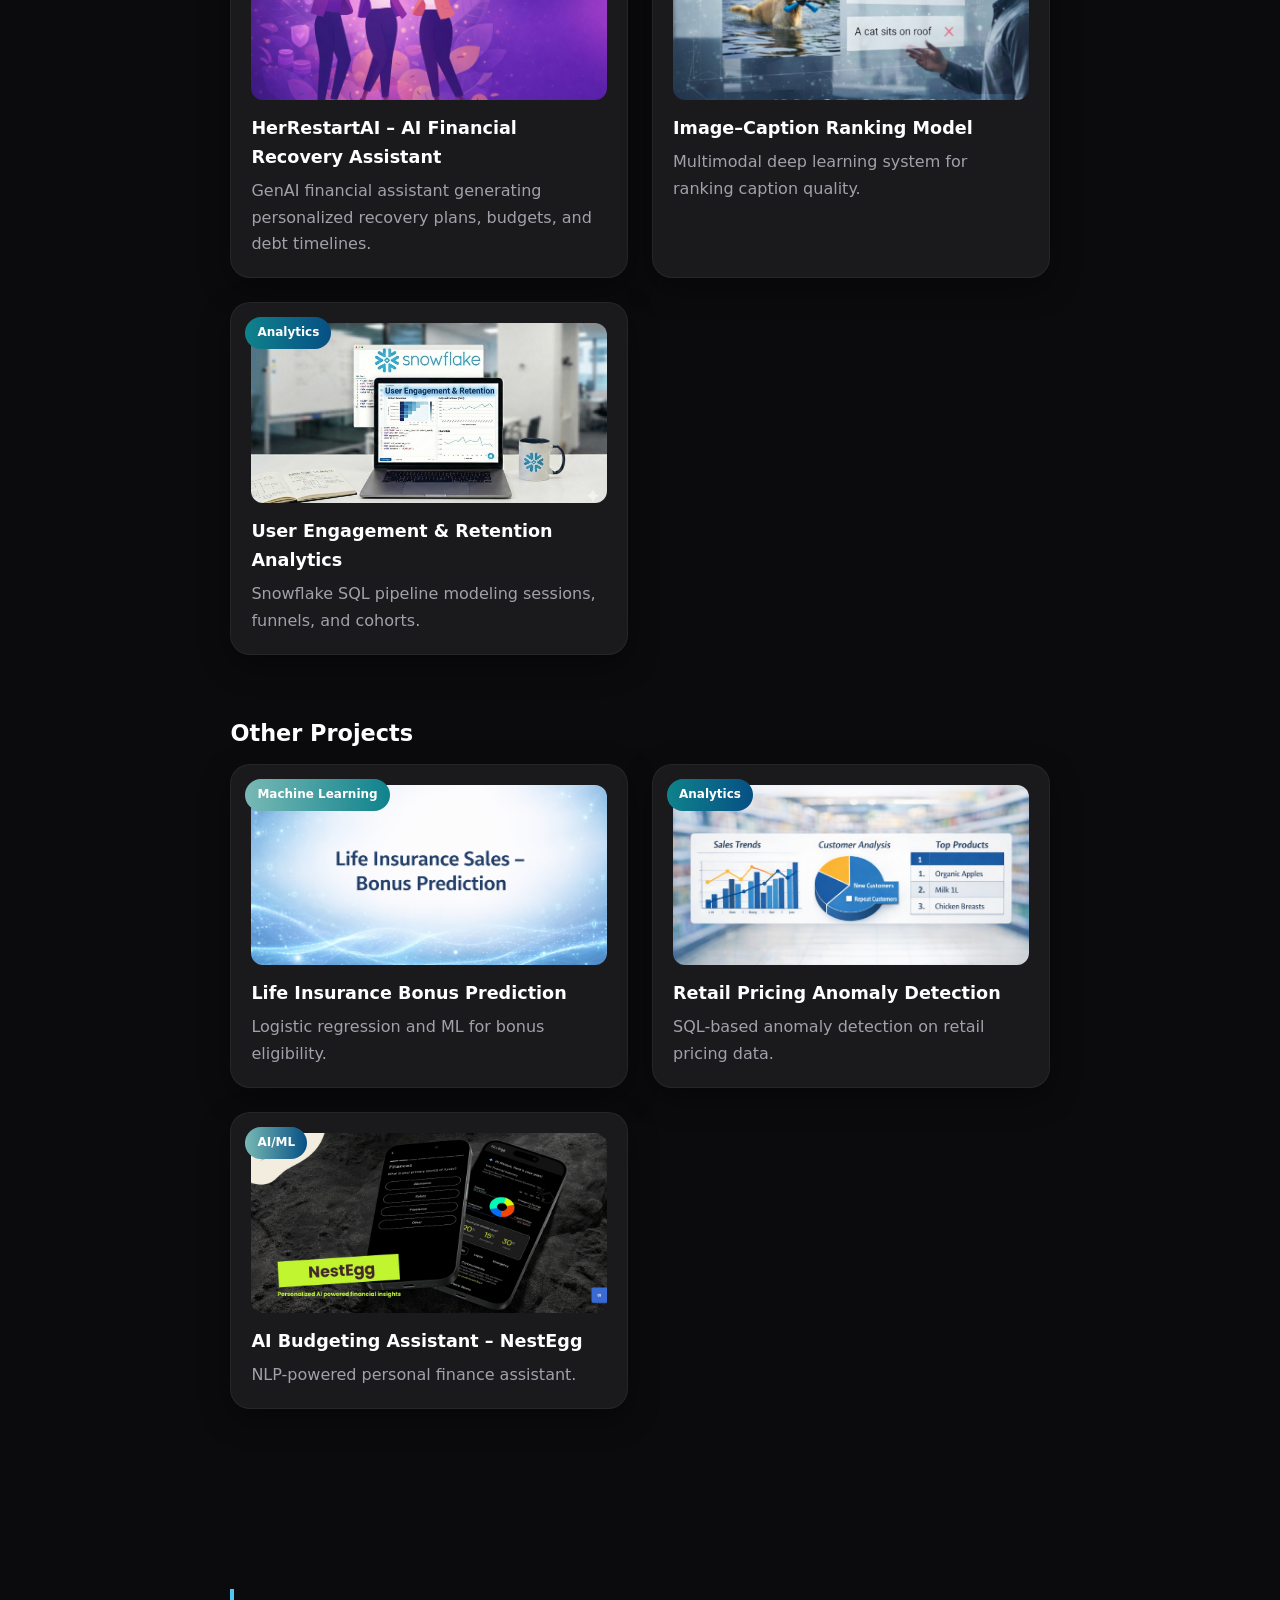
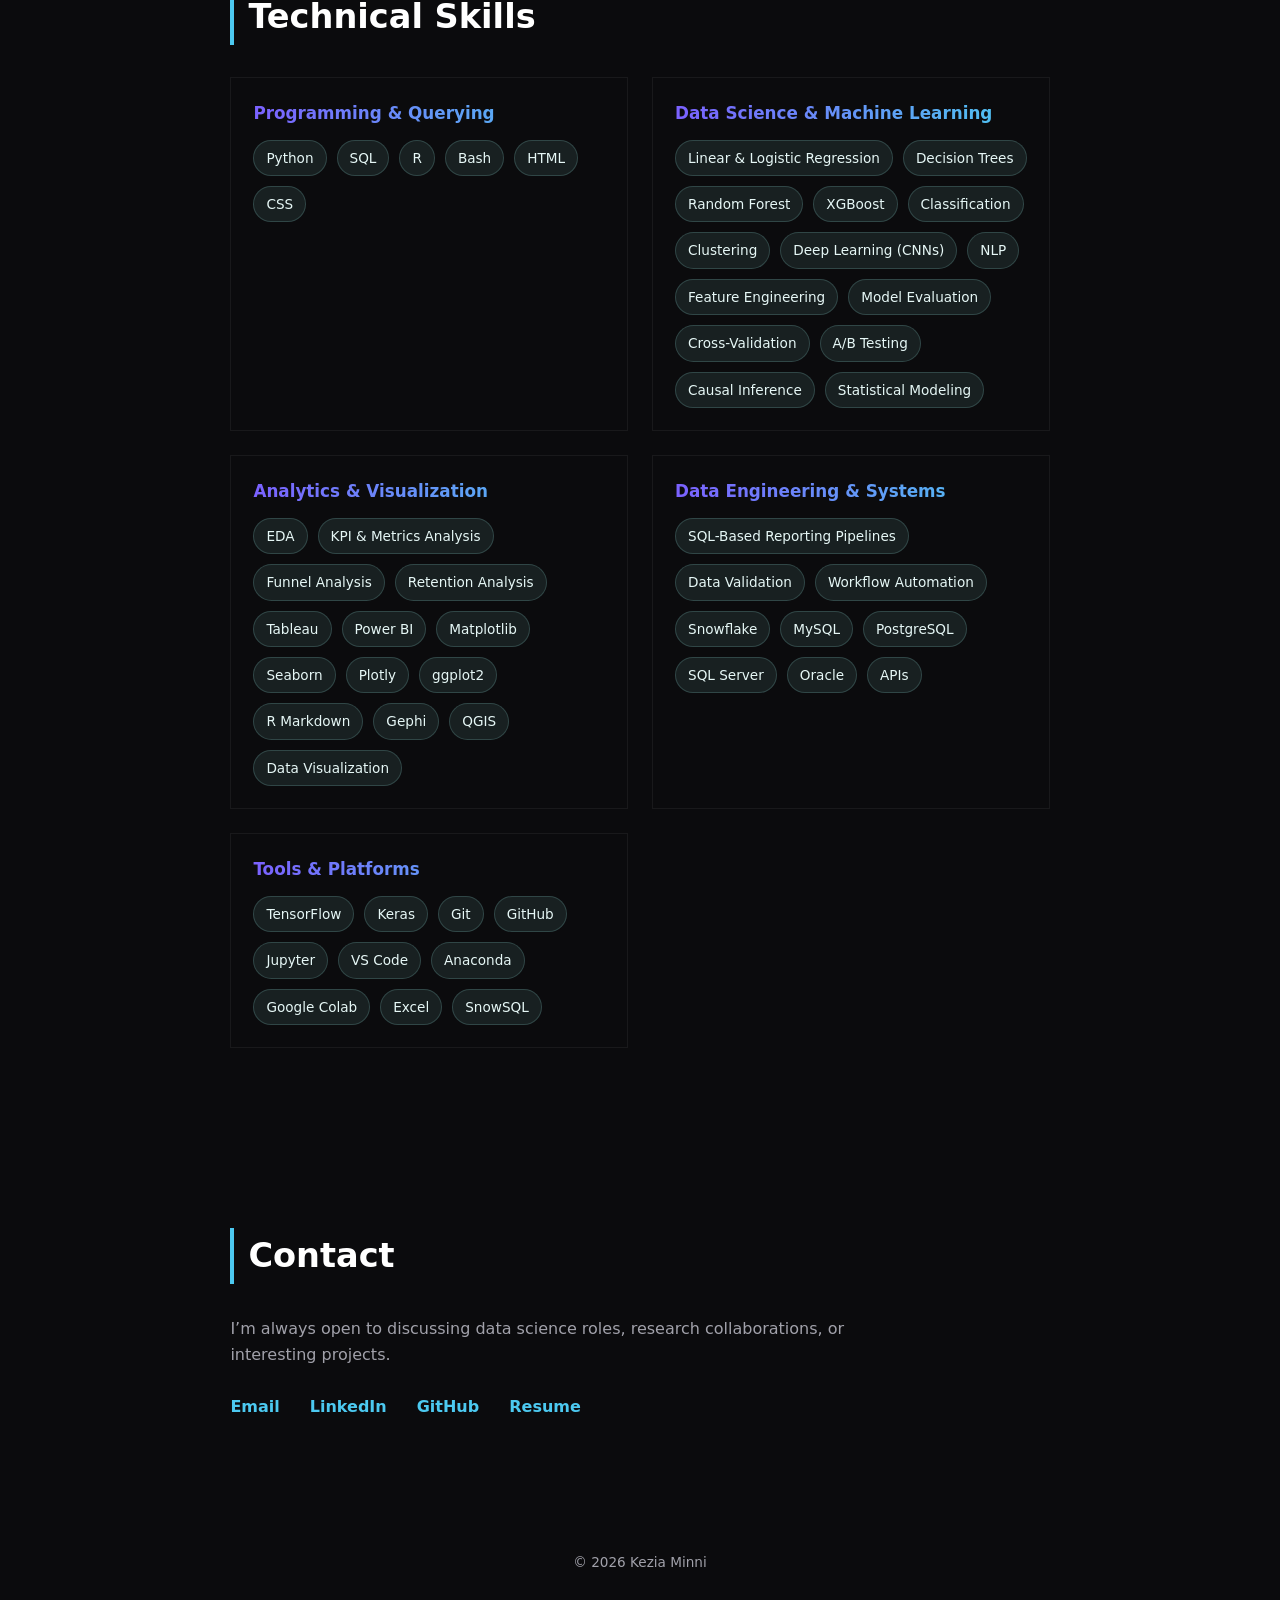
==== commit 26f18b2d: "adjustments" ====
--- a/index.html
+++ b/index.html
@@ -225,10 +225,11 @@
 .about-container {
   display: grid;
   grid-template-columns: 1.2fr 0.8fr;
-  gap: 70px;
   align-items: center;
-}
-
+  gap: 40px;
+  max-width: 1100px;
+  margin: 0 auto;
+}
 .about-text h2 {
   border-left: none;
   padding-left: 0;
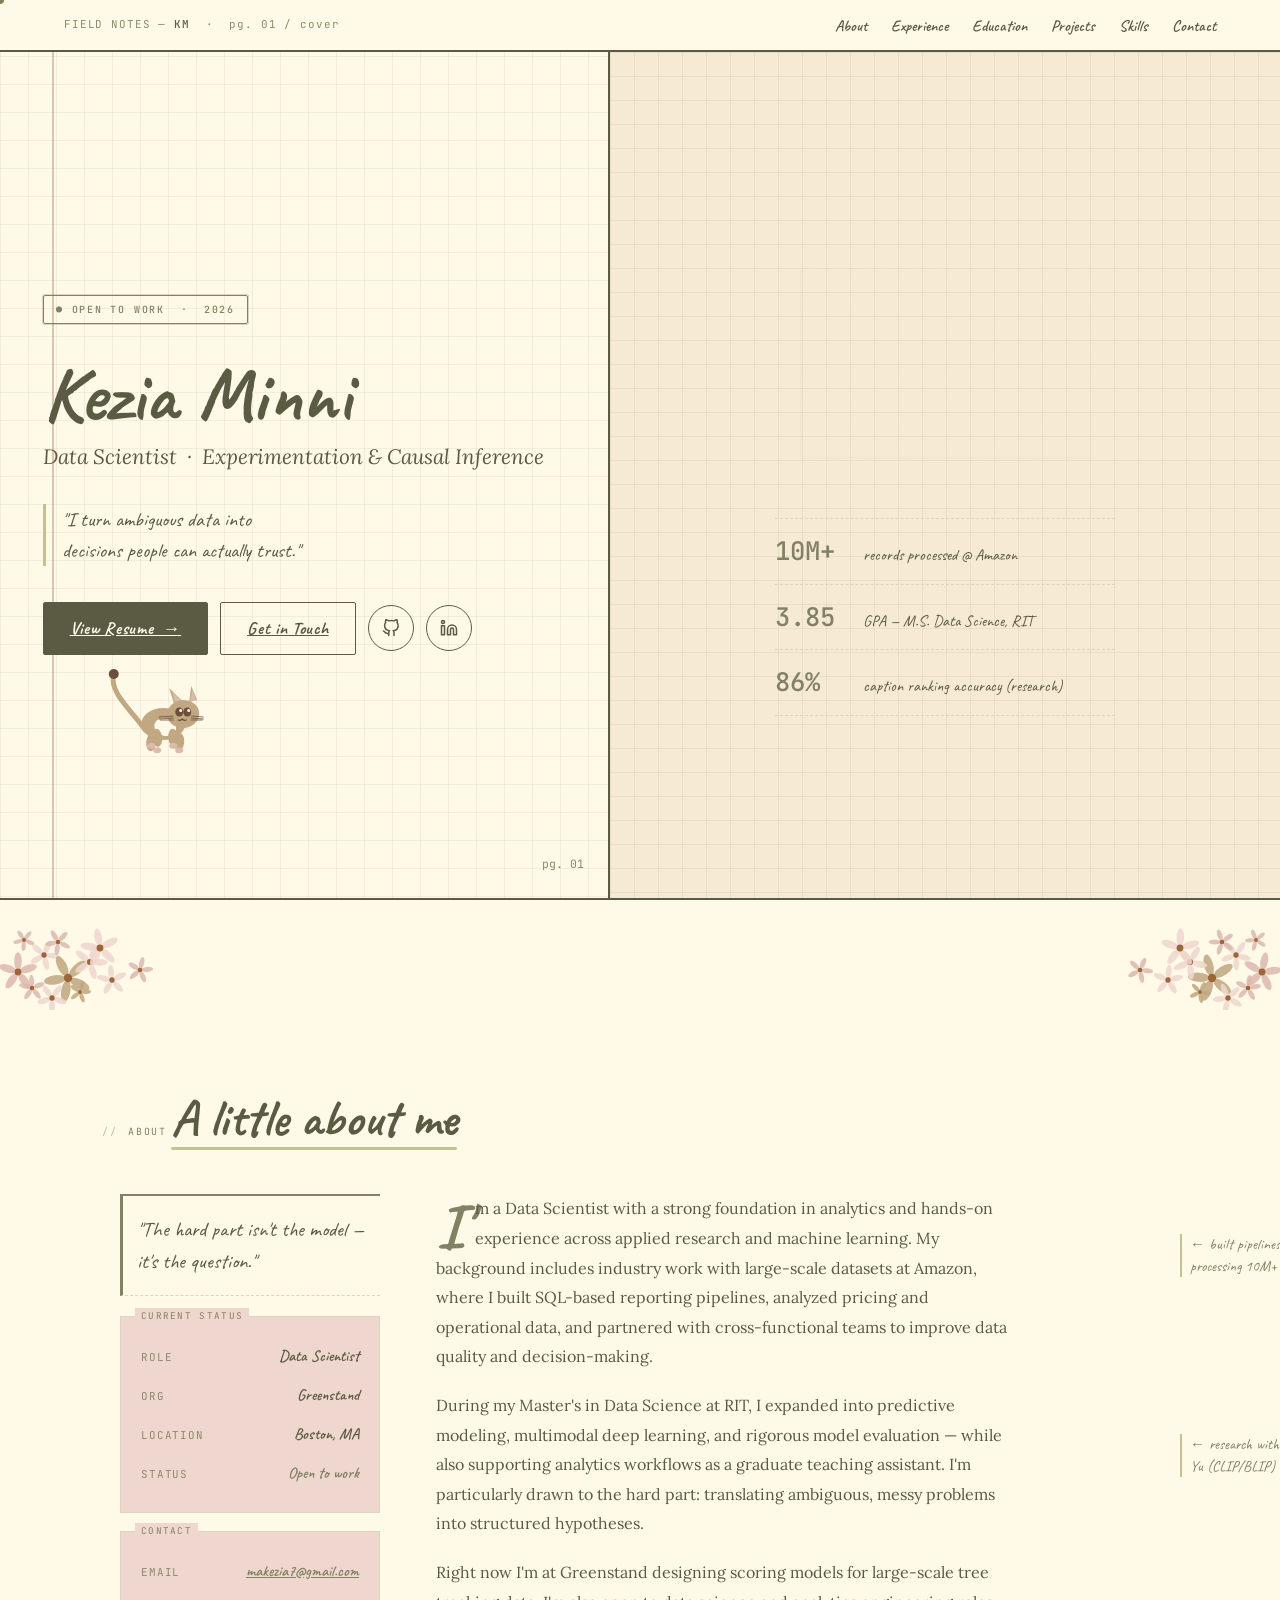
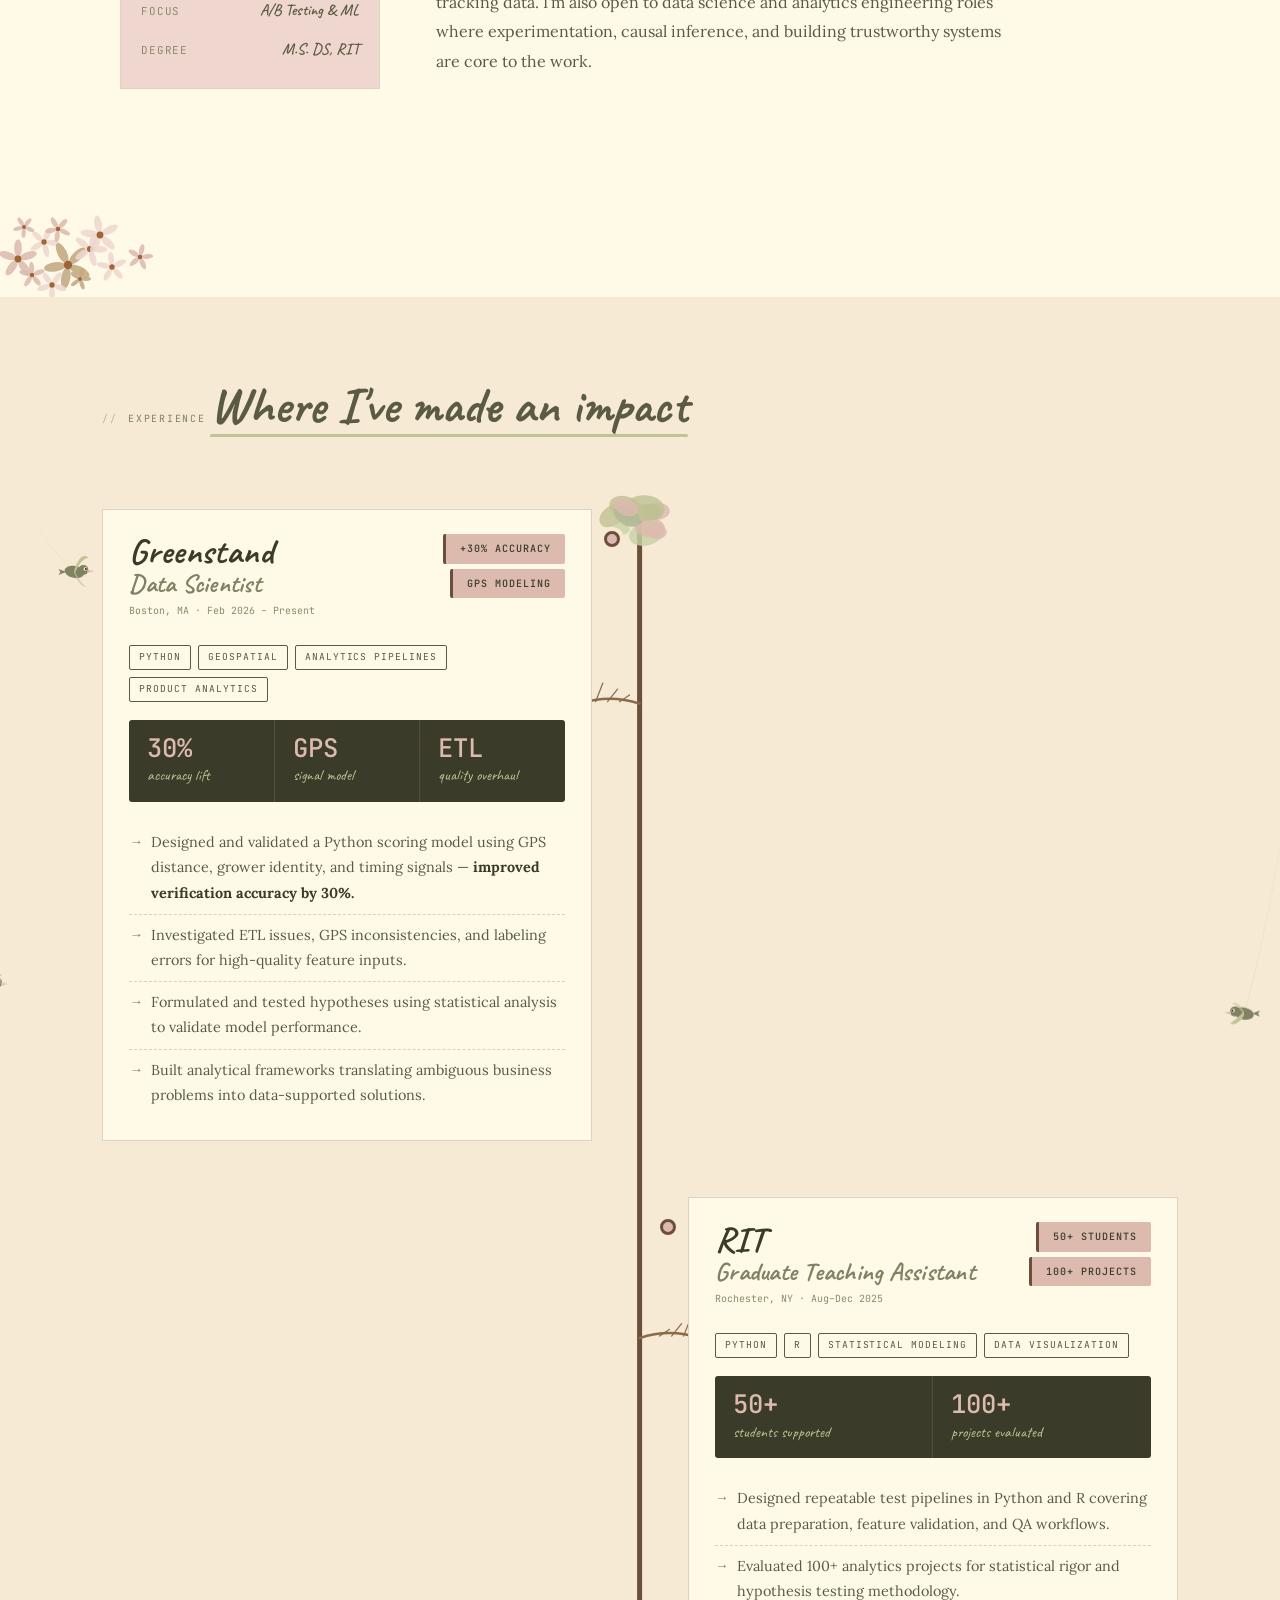
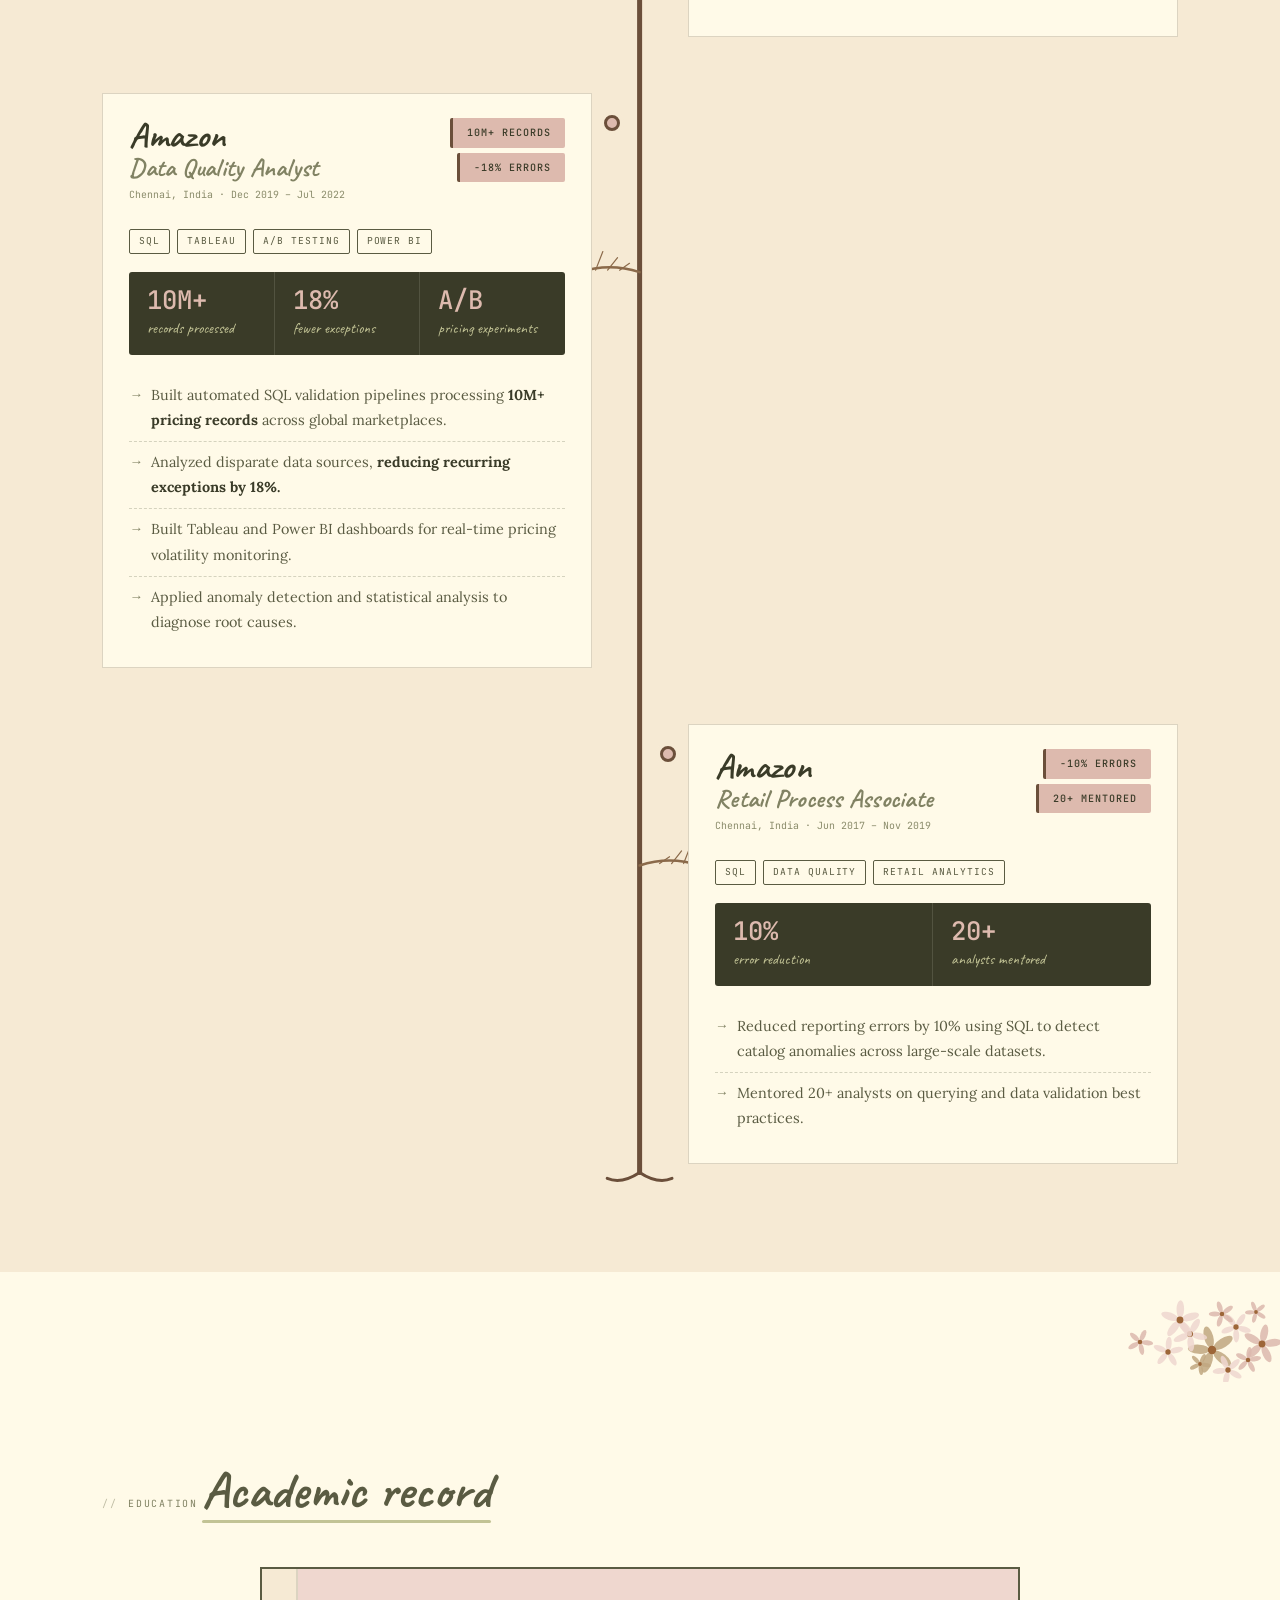
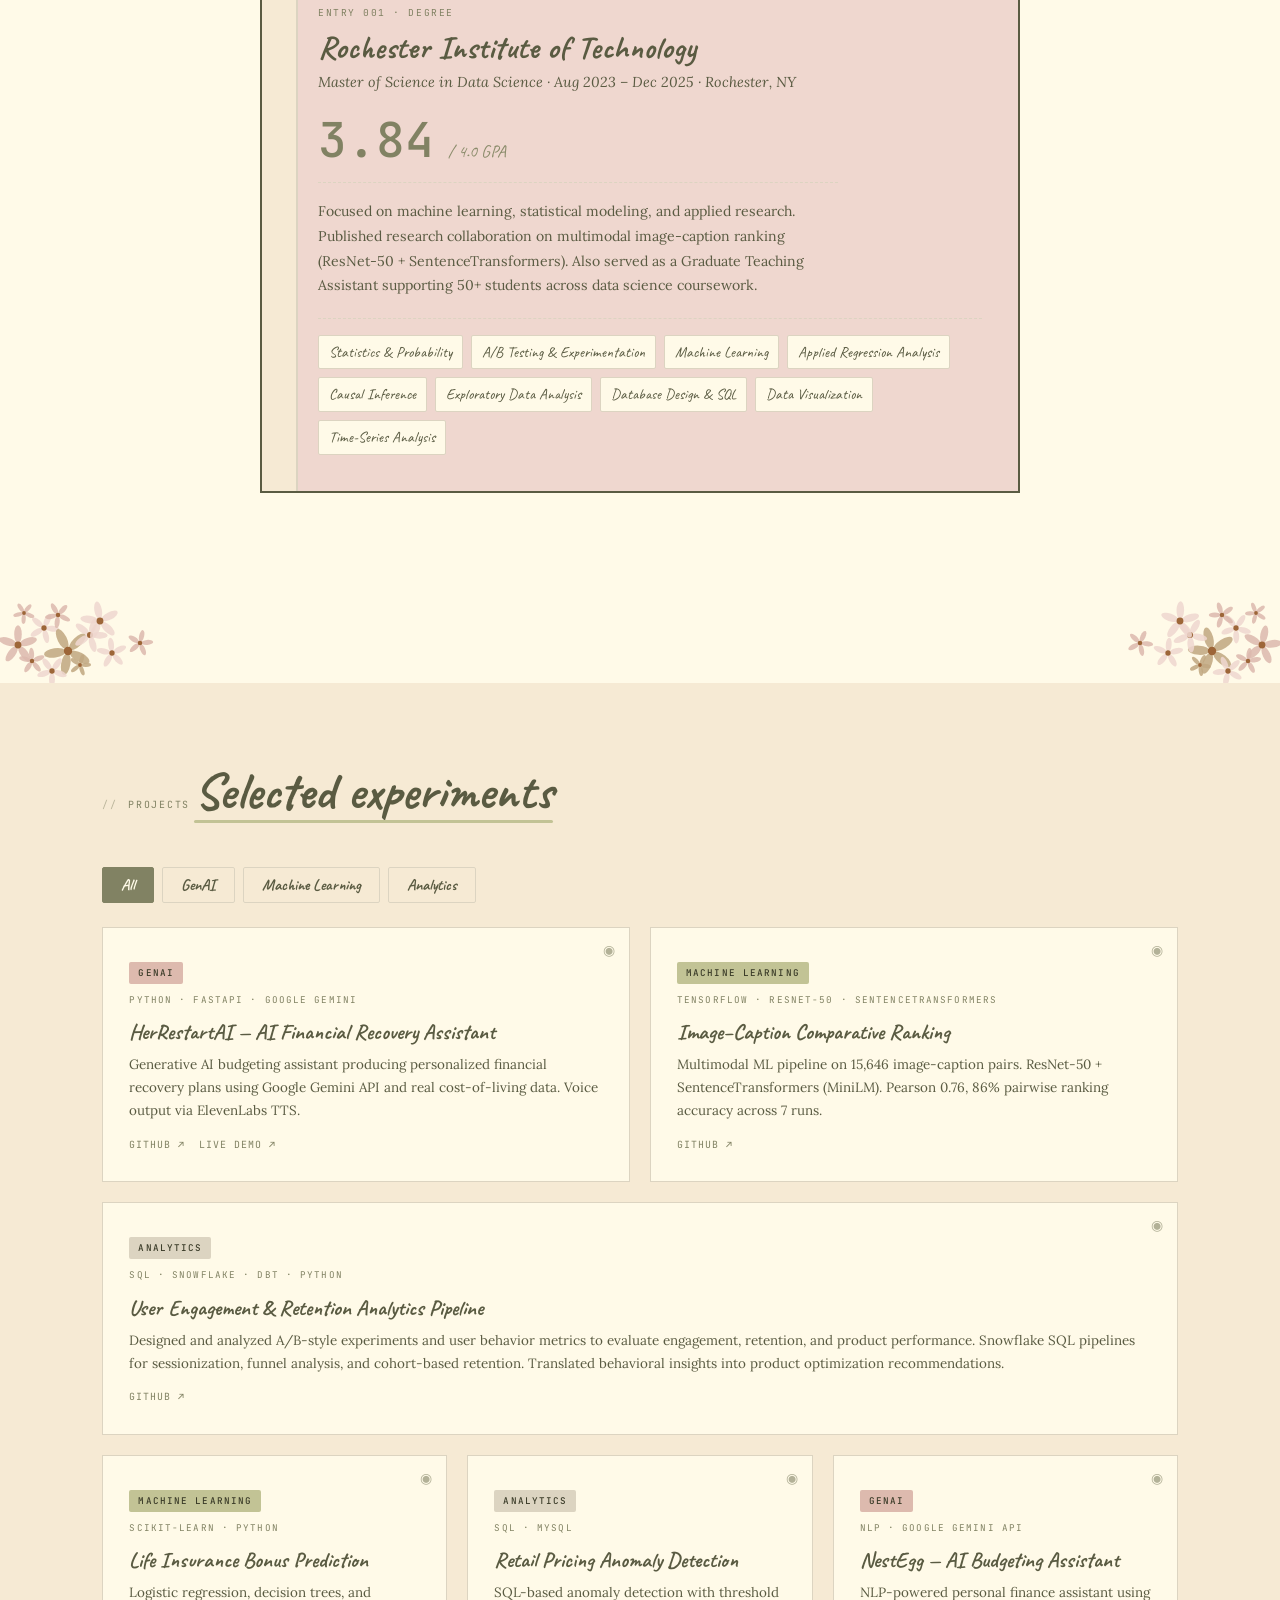
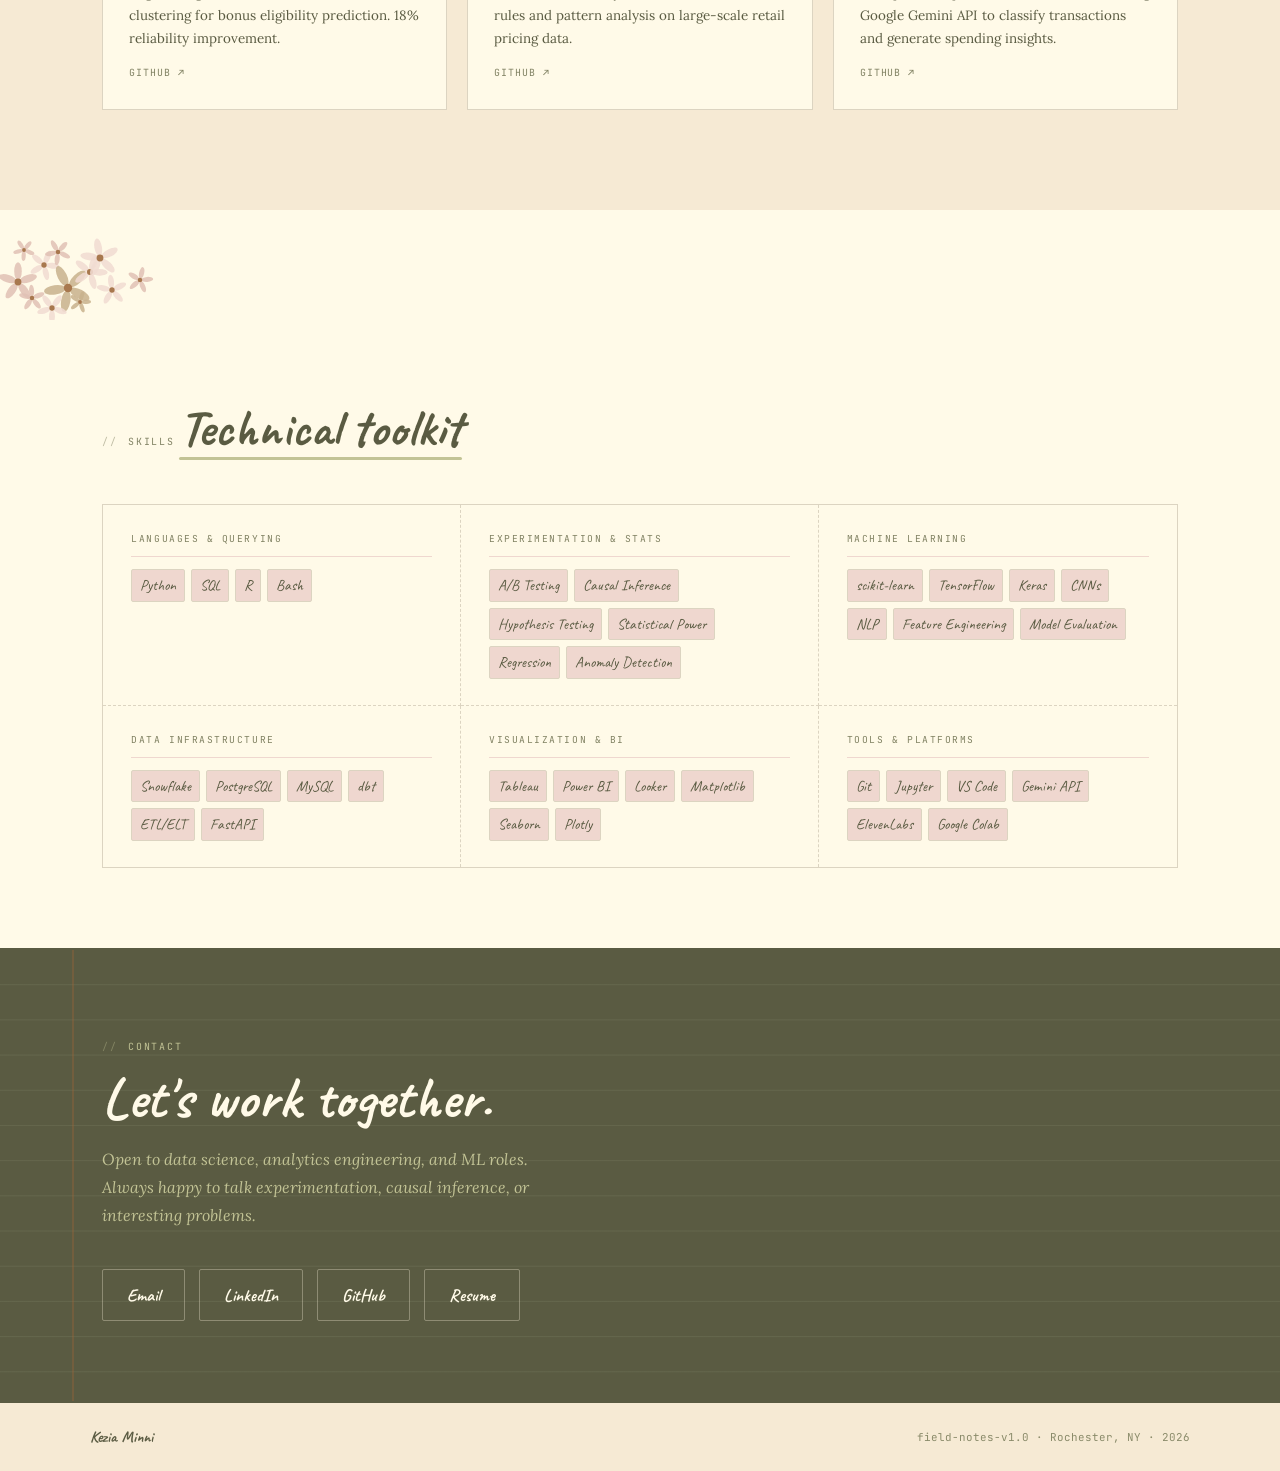
==== commit 75d6d908: "Portfolio" ====
--- a/index.html
+++ b/index.html
@@ -1,1299 +1,1935 @@
 <!DOCTYPE html>
 <html lang="en">
 <head>
-  <meta charset="UTF-8" />
+  <meta charset="UTF-8"/>
   <meta name="viewport" content="width=device-width, initial-scale=1.0"/>
-  <title>Kezia Minni | Data Scientist</title>
-
-  <style>
- :root {
-  --bg: #0B0B0D;
-  --bg-soft: #111113;
-  --card: #1A1A1D;
-
-  --primary: #4CC9F0;
-  --secondary: #5B8DEF;
-  --accent: #7B61FF;
-  --accent-strong: #B517FF;
-
-  --text: #FFFFFF;
-  --text-muted: #A1A1AA;
-
-  --gradient-main: linear-gradient(
-    90deg,
-    #4CC9F0,
-    #5B8DEF,
-    #7B61FF,
-    #B517FF
-  );
-}
-/* ==============================
-   RESET
-   ============================== */
-* {
-  margin: 0;
-  padding: 0;
-  box-sizing: border-box;
-  font-family: system-ui, -apple-system, BlinkMacSystemFont, sans-serif;
-}
-
-html {
-  scroll-behavior: smooth;
-}
-
-body {
-  background: var(--bg);
-  color: var(--text);
-  line-height: 1.65;
-}
-
-.about-gradient {
-  font-size: 1.15rem;
-  line-height: 1.75;
-  margin-bottom: 0.9em;
-
-  background: linear-gradient(
-    120deg,
-    #4CC9F0,
-    #5B8DEF,
-    #7B61FF,
-    #B517FF
-  );
-
-  -webkit-background-clip: text;
-  -webkit-text-fill-color: transparent;
-
-  max-width: 700px;
-}
-.gradient-text {
-  background: var(--gradient-main);
-  -webkit-background-clip: text;
-  -webkit-text-fill-color: transparent;
-}
-
-/* ==============================
-   HERO SECTION
-   ============================== */
-.hero {
-  min-height: 100vh;
-  display: flex;
-  flex-direction: column;
-  justify-content: center;
-  align-items: center;
-  text-align: center;
-
-  padding: 0 20px;
-}
-
-.hero-name {
-  font-size: clamp(3rem, 6vw, 5rem);
-  font-weight: 800;
-  margin-bottom: 12px;
-}
-
-.hero-role {
-  font-size: 1.4rem;
-  font-weight: 500;
-  color: #e5e7eb;
-  margin-bottom: 20px;
-  max-width: 900px;
-}
-
-.hero-subtext {
-  font-size: 1rem;
-  color: #cbd5f5;
-  max-width: 720px;
-  line-height: 1.6;
-  margin-bottom: 36px;
-}
-
-.hero-buttons {
-  display: flex;
-  gap: 16px;
-  justify-content: center;
-  align-items: center;
-  flex-wrap: wrap;
-}
-
-
-
-/* ==============================
-   GLOBAL ELEMENTS
-   ============================== */
-a {
-  color: var(--primary);
-  text-decoration: none;
-  transition: color 0.2s ease;
-}
-
-a:hover {
-  color: var(--accent);
-}
-
-img {
-  max-width: 100%;
-  display: block;
-}
-
-.section {
-  padding: 90px 10%;
-}
-
-h1 {
-  font-size: 2.8rem;
-}
-
-h2 {
-  font-size: 2.1rem;
-  margin-bottom: 32px;
-  border-left: 4px solid var(--primary);
-  padding-left: 14px;
-}
-
-h3 {
-  font-size: 1.4rem;
-  margin-bottom: 12px;
-}
-
-h4 {
-  font-size: 1.1rem;
-  margin-bottom: 6px;
-}
-
-p {
-  max-width: 650px;
-  color: var(--text-muted);
-}
-
-/* ==============================
-   NAVIGATION
-   ============================== */
-nav {
-  position: sticky;
-  top: 0;
-  z-index: 100;
-  background: rgba(11,11,13,0.9);
-  backdrop-filter: blur(10px);
-  padding: 22px 10%;
-  display: flex;
-  justify-content: space-between;
-  align-items: center;
-}
-
-nav strong {
-  font-size: 1.1rem;
-  letter-spacing: 0.5px;
-}
-
-nav ul {
-  display: flex;
-  list-style: none;
-  gap: 26px;
-}
-
-nav a {
-  color: var(--text-muted);
-  font-weight: 500;
-}
-
-nav a:hover {
-  color: var(--accent);
-}
-
-/* ==============================
-   BUTTONS
-   ============================== */
-.btn {
-  display: inline-block;
-  margin-top: 28px;
-  padding: 14px 28px;
-  background: var(--gradient-main);
-  color: white;
-  font-weight: 600;
-  border-radius: 12px;
-  transition: transform 0.25s ease, box-shadow 0.25s ease;
-}
-
-.btn:hover {
-  transform: translateY(-3px);
-  box-shadow: 0 10px 30px rgba(177, 59, 255, 0.45);
-}
-
-/* ==============================
-   ABOUT SECTION
-   ============================== */
-.about-container {
-  display: grid;
-  grid-template-columns: 1.2fr 0.8fr;
-  align-items: center;
-  gap: 40px;
-  max-width: 1100px;
-  margin: 0 auto;
-}
-.about-text h2 {
-  border-left: none;
-  padding-left: 0;
-  color: var(--primary);
-  font-weight: 500;
-}
-
-.about-image img {
-  width: 280px;
-  height: 280px;
-
-  object-fit: cover;
-  object-position: 50% 40%;   /* moves image lower */
-
-  border-radius: 50%;
-  border: 4px solid rgba(255,255,255,0.08);
-  box-shadow: 0 15px 40px rgba(0,0,0,0.5);
-}
-/* ==============================
-   EXPERIENCE – LINKEDIN STYLE
-   ============================== */
-  /* Header block inside card */
-/* Center cards */
-.experience-card {
-  max-width: 900px;
-  margin: 0 auto 26px auto;
-  background: #1A1A1D;
-  padding: 26px;
-  border-radius: 18px;
-  border: 1px solid rgba(255,255,255,0.06);
-  box-shadow: 0 10px 24px rgba(0,0,0,0.25);
-}
-
-/* Header layout */
-.experience-header {
-  display: flex;
-  align-items: flex-start;
-  gap: 14px;
-  margin-bottom: 16px;
-}
-
-.company-logo {
-  width: 42px;
-  height: 42px;
-  object-fit: contain;
-  background: #ffffff;
-  padding: 6px;
-  border-radius: 8px;
-  flex-shrink: 0;
-}
-
-.experience-meta {
-  display: flex;
-  flex-direction: column;
-  gap: 2px;
-}
-
-.company-name {
-  font-size: 1rem;
-  font-weight: 600;
-  color: #ffffff;
-}
-
-.role-name {
-  font-size: 0.95rem;
-  color: var(--text-muted);
-}
-
-.experience-details {
-  font-size: 0.85rem;
-  color: var(--text-muted);
-}
-
-/* Bullets */
-.experience-card ul {
-  margin-top: 14px;
-  padding-left: 18px;
-}
-
-.experience-card li {
-  margin-bottom: 8px;
-  line-height: 1.5;
-}
-
-/* Gradient highlights */
-.experience-card strong {
-  font-weight: 700;
-  background: linear-gradient(90deg, #B13BFF, #FFCC00);
-  -webkit-background-clip: text;
-  -webkit-text-fill-color: transparent;
-}
-/* ==============================
-   EDUCATION
-   ============================== */
-   .education-impact {
-  display: flex;
-  gap: 10px;
-  flex-wrap: wrap;
-  margin-bottom: 12px;
-}
-
-.education-impact span {
-  background: rgba(255,255,255,0.08);
-  padding: 6px 12px;
-  border-radius: 999px;
-  font-size: 0.8rem;
-  font-weight: 600;
-}
-
-.education-tags {
-  display: flex;
-  flex-wrap: wrap;
-  gap: 8px;
-  margin-top: 14px;
-}
-
-.education-tags span {
-  background: rgba(123,97,255,0.12);
-  border: 1px solid rgba(123,97,255,0.25);
-  padding: 5px 10px;
-  font-size: 0.8rem;
-  border-radius: 999px;
-}
-
-.education-card {
-  max-width: 900px;
-  margin: 0 auto;
-  background: linear-gradient(
-    145deg,
-    rgba(91,141,239,0.15),
-    rgba(123,97,255,0.15)
-  );
-  padding: 26px;
-  border-radius: 18px;
-  border: 1px solid rgba(255,255,255,0.06);
-  box-shadow: 0 10px 24px rgba(0,0,0,0.25);
-}
-
-.education-header {
-  display: flex;
-  align-items: flex-start;
-  gap: 14px;
-  margin-bottom: 16px;
-}
-
-.education-logo {
-  width: 42px;
-  height: 42px;
-  object-fit: contain;
-  background: #ffffff;
-  padding: 6px;
-  border-radius: 8px;
-  flex-shrink: 0;
-}
-
-.education-meta {
-  display: flex;
-  flex-direction: column;
-  gap: 2px;
-}
-
-.institution-name {
-  font-size: 1rem;
-  font-weight: 600;
-  color: #ffffff;
-}
-
-.degree {
-  font-size: 0.95rem;
-  color: var(--text-muted);
-}
-
-.education-details {
-  font-size: 0.85rem;
-  color: var(--text-muted);
-}
-
-.education-list {
-  margin-top: 14px;
-  padding-left: 18px;
-}
-
-.education-list li {
-  margin-bottom: 8px;
-  line-height: 1.5;
-}
-
-.education-list strong {
-  font-weight: 700;
-  background: linear-gradient(90deg, var(--accent), var(--primary));
-  -webkit-background-clip: text;
-  -webkit-text-fill-color: transparent;
-}
-
-
-
-/* ==============================
-   PROJECTS
-   ============================== */
-.featured-projects {
-  display: grid;
-  grid-template-columns: repeat(auto-fit, minmax(420px, 1fr));
-  gap: 36px;
-  margin-bottom: 60px;
-}
-
-.project-tag.genai {
-  background: linear-gradient(90deg, #7B61FF, #B517FF);
-}
-
-
-.project-grid {
-  display: grid;
-  grid-template-columns: repeat(auto-fit, minmax(260px, 1fr));
-  gap: 24px;
-}
-
-.project-card {
-  /*background: #1f1f2e;*/
-  border-radius: 16px;
-  padding: 16px;
-  cursor: pointer;
-  transition: transform 0.2s ease;
-}
-
-.project-card {
-  background: #1A1A1D;
-  border-radius: 20px;
-  padding: 20px;
-  cursor: pointer;
-  border: 1px solid rgba(255,255,255,0.05);
-  box-shadow: 0 10px 30px rgba(0,0,0,0.4);
-
-  transition: transform 0.35s ease,
-              box-shadow 0.35s ease,
-              border 0.35s ease;
-}
-
-.project-card:hover {
-  transform: translateY(-8px);
-  box-shadow: 0 20px 50px rgba(0,0,0,0.6);
-  border: 1px solid rgba(255,255,255,0.15);
-}
-
-.project-card img {
-  width: 100%;
-  height: 180px;              /* 🔑 fixed height */
-  object-fit: cover;          /* 🔑 crop, don’t stretch */
-  border-radius: 12px;
-  margin-bottom: 14px;
-}
-
-/* ==============================
-   PROJECT CATEGORY TAGS
-   ============================== */
-
-.project-card {
-  position: relative;
-}
-
-.project-tag {
-  position: absolute;
-  top: 14px;
-  left: 14px;
-  padding: 6px 12px;
-  font-size: 0.75rem;
-  font-weight: 600;
-  border-radius: 999px;
-  color: #fff;
-  z-index: 2;
-  backdrop-filter: blur(6px);
-}
-
-/* Category colors */
-.project-tag.ml {
-  background: linear-gradient(90deg, #78B9B5, #0F828C);
-}
-
-.project-tag.analytics {
-  background: linear-gradient(90deg, #0F828C, #065084);
-}
-
-.project-tag.data-eng {
-  background: linear-gradient(90deg, #065084, #320A6B);
-}
-
-.project-tag.nlp {
-  background: linear-gradient(90deg, #78B9B5, #065084);
-}
-
-.project-tag.cv {
-  background: linear-gradient(90deg, #0F828C, #320A6B);
-}
-
-
-/* MODAL */
-.modal {
-  position: fixed;
-  inset: 0;
-  background: rgba(0,0,0,0.7);
-  display: flex;
-  align-items: center;
-  justify-content: center;
-  z-index: 1000;
-}
-
-.modal.hidden {
-  display: none;
-}
-
-.modal-content {
-  background: #2a2a3d;
-  max-width: 700px;
-  padding: 28px;
-  border-radius: 18px;
-}
-
-.modal-close {
-  float: right;
-  font-size: 28px;
-  cursor: pointer;
-}
-
-.tool-chips {
-  display: flex;
-  flex-wrap: wrap;
-  gap: 8px;
-  margin-bottom: 16px;
-}
-
-.tool-chip {
-  background: #3b3b5a;
-  padding: 6px 12px;
-  border-radius: 999px;
-  font-size: 0.85rem;
-}
-
-/* ==============================
-   MODAL SCROLLING CONTENT
-   ============================== */
-
-.modal-content {
-  max-height: 85vh;              /* modal never exceeds screen */
-  display: flex;
-  flex-direction: column;
-}
-
-.modal-scroll {
-  overflow-y: auto;              /* enable internal scrolling */
-  padding-right: 6px;            /* space for scrollbar */
-}
-
-/* Optional: smooth scrollbar (Chrome/Edge) */
-.modal-scroll::-webkit-scrollbar {
-  width: 6px;
-}
-
-.modal-scroll::-webkit-scrollbar-thumb {
-  background: rgba(255,255,255,0.25);
-  border-radius: 10px;
-}
-
-.experience-impact {
-  display: flex;
-  gap: 12px;
-  flex-wrap: wrap;
-  margin-bottom: 14px;
-}
-
-.experience-impact span {
-  background: rgba(255,255,255,0.08);
-  padding: 6px 12px;
-  border-radius: 999px;
-  font-size: 0.8rem;
-  font-weight: 600;
-}
-
-.experience-tags {
-  display: flex;
-  flex-wrap: wrap;
-  gap: 8px;
-  margin-top: 16px;
-}
-
-.experience-tags span {
-  background: rgba(177,59,255,0.12);
-  border: 1px solid rgba(177,59,255,0.25);
-  padding: 5px 10px;
-  font-size: 0.8rem;
-  border-radius: 999px;
-}
-
-/* ==============================
-   SKILLS
-   ============================== */
-
-.skills-grid {
-  display: grid;
-  grid-template-columns: repeat(auto-fit, minmax(260px, 1fr));
-  gap: 24px;
-}
-
-.skill-card {
-  background: var(--bg-card);
-  border-radius: var(--radius-lg);
-  padding: 22px;
-  border: 1px solid rgba(255,255,255,0.06);
-}
-
-.skill-card h3 {
-  font-size: 1.05rem;
-  margin-bottom: 10px;
-  background: linear-gradient(90deg, var(--accent), var(--primary));
-  -webkit-background-clip: text;
-  -webkit-text-fill-color: transparent;
-}
-
-.skill-card p {
-  font-size: 0.95rem;
-  line-height: 1.5;
-  color: var(--text-muted);
-}
-
-.skill-tags {
-  display: flex;
-  flex-wrap: wrap;
-  gap: 10px;
-  margin-top: 12px;
-}
-
-.skill-tags span {
-  padding: 6px 12px;
-  border-radius: 999px;
-  font-size: 0.85rem;
-  background: rgba(120, 185, 181, 0.12);
-  color: #E6F7F6;
-  border: 1px solid rgba(120, 185, 181, 0.25);
-  white-space: nowrap;
-}
-/* ==============================
-   CONTACT
-   ============================== */
-.contact-links {
-  margin-top: 26px;
-  display: flex;
-  gap: 30px;
-  flex-wrap: wrap;
-}
-
-.contact-links a {
-  font-weight: 600;
-  color: var(--primary);
-}
-
-.contact-links a:hover {
-  color: var(--accent);
-}
-
-/* ==============================
-   FOOTER
-   ============================== */
-footer {
-  text-align: center;
-  padding: 40px 20px;
-  font-size: 0.85rem;
-  color: var(--text-muted);
-}
-
-/* ==============================
-   RESPONSIVE
-   ============================== */
-@media (max-width: 900px) {
-  .section {
-    padding: 70px 8%;
-  }
-
-  .about-container {
-    grid-template-columns: 1fr;
-    text-align: center;
-  }
-
-  .about-text p {
-    margin: 0 auto;
-  }
-
-  nav ul {
-    gap: 18px;
-  }
-}
-
-  </style>
+  <title>Kezia Minni — Field Notes</title>
+  <link rel="stylesheet" href="styles.css"/>
 </head>
-
 <body>
 
+<div id="cursor"></div>
+<div id="cursor-ring"></div>
+
 <!-- NAV -->
-<nav>
-  <strong>KM</strong>
+<nav id="nav">
+  <span class="nav-notebook-label">FIELD NOTES — <strong>KM</strong> &nbsp;·&nbsp; <span id="nav-page">pg. 01 / cover</span></span>
   <ul>
     <li><a href="#about">About</a></li>
     <li><a href="#experience">Experience</a></li>
+    <li><a href="#education">Education</a></li>
     <li><a href="#projects">Projects</a></li>
     <li><a href="#skills">Skills</a></li>
     <li><a href="#contact">Contact</a></li>
   </ul>
 </nav>
-<section class="hero">
-  <h1 class="hero-name">
-    Kezia <span class="gradient-text">Minni</span>
-  </h1>
-
-  <p class="hero-role">
-    Data Scientist building reliable analytics and machine learning systems
-  </p>
-
-  <p class="hero-subtext">
-    I build analytical pipelines and machine learning models that turn complex data into
-    reliable, decision-ready insights across industry and applied research.
-  </p>
-
-  <div class="hero-buttons">
-    <a href="#projects" class="btn primary">View My Work</a>
-    <a href="https://drive.google.com/file/d/1r6BxT1qUzUZSB-GypMCMZ2RxrfBMILqk/view?usp=sharing" class="btn secondary">Download Resume</a>
+
+<!-- HERO -->
+<section class="hero grid-paper" id="cover">
+  <!-- cat lives here, absolute over the whole hero -->
+  <canvas id="cat-canvas" style="position:absolute;inset:0;width:100%;height:100%;pointer-events:none;z-index:10;"></canvas>
+
+  <div class="hero-left">
+    <div class="hero-stamp">● OPEN TO WORK &nbsp;·&nbsp; 2026</div>
+
+    <h1 class="hero-name">Kezia Minni</h1>
+    <p class="hero-subname">Data Scientist &nbsp;·&nbsp; Experimentation &amp; Causal Inference</p>
+
+    <p class="hero-tagline">
+      "I turn ambiguous data into<br>decisions people can actually trust."
+    </p>
+
+    <div class="hero-ctas">
+      <a href="https://drive.google.com/file/d/1GzvhHKBE6N0D0bWMZa0f_IvfRc3o-O-c/view?usp=sharing" target="_blank" class="btn-primary magnetic">View Resume &nbsp;→</a>
+      <a href="#contact" class="btn-outline magnetic">Get in Touch</a>
+      <a href="https://github.com/KeziaMinni" target="_blank" class="btn-icon magnetic" aria-label="GitHub">
+        <svg width="18" height="18" viewBox="0 0 24 24" fill="none" stroke="currentColor" stroke-width="2" stroke-linecap="round" stroke-linejoin="round"><path d="M9 19c-5 1.5-5-2.5-7-3m14 6v-3.87a3.37 3.37 0 0 0-.94-2.61c3.14-.35 6.44-1.54 6.44-7A5.44 5.44 0 0 0 20 4.77 5.07 5.07 0 0 0 19.91 1S18.73.65 16 2.48a13.38 13.38 0 0 0-7 0C6.27.65 5.09 1 5.09 1A5.07 5.07 0 0 0 5 4.77a5.44 5.44 0 0 0-1.5 3.78c0 5.42 3.3 6.61 6.44 7A3.37 3.37 0 0 0 9 18.13V22"/></svg>
+      </a>
+      <a href="https://www.linkedin.com/in/kezia-minni-368565137/" target="_blank" class="btn-icon magnetic" aria-label="LinkedIn">
+        <svg width="18" height="18" viewBox="0 0 24 24" fill="none" stroke="currentColor" stroke-width="2" stroke-linecap="round" stroke-linejoin="round"><path d="M16 8a6 6 0 0 1 6 6v7h-4v-7a2 2 0 0 0-2-2 2 2 0 0 0-2 2v7h-4v-7a6 6 0 0 1 6-6z"/><rect x="2" y="9" width="4" height="12"/><circle cx="4" cy="4" r="2"/></svg>
+      </a>
+    </div>
+
+    <span class="hero-page-num">pg. 01</span>
   </div>
-</section>
-
-
-<!-- ABOUT -->
-<section id="about" class="section">
-  <div class="about-container">
-    <div class="about-text">
-      <h1>About Me</h1>
-      <p class="about-gradient">
-        I’m a Data Scientist with a strong foundation in analytics and hands-on experience across applied research and machine learning projects. My background includes industry work with large-scale datasets, where I built SQL-based reporting pipelines, analyzed pricing and operational data, and partnered with cross-functional teams to improve data quality, metrics, and decision-making.</p>
-
-        <p class="about-gradient">
-         During my Master’s in Data Science at Rochester Institute of Technology, I expanded into predictive modeling, multimodal deep learning, and rigorous model evaluation, while also supporting analytics workflows and reporting as a graduate assistant. I’m particularly interested in building data systems and models that are reliable, well-evaluated, and genuinely useful, translating complex data into insights that teams can trust and act on.
-      </p>
-      <div class="about-actions">
-        <a href="#experience" class="btn">Discover More</a>
-        <a href="#contact" class="btn">Connect</a>
+
+  <div class="hero-right">
+    <canvas id="sketch-canvas" height="260"></canvas>
+    <div class="hero-stat-band">
+      <div class="hero-stat">
+        <span class="stat-num" data-count="10" data-suffix="M+">10M+</span>
+        <span class="stat-label">records processed @ Amazon</span>
       </div>
-    </div>
-
-    <div class="about-image">
-      <img src="images/kez_pic.jpg" alt="Kezia Minni">
+      <div class="hero-stat">
+        <span class="stat-num" data-count="3.85" data-decimal="2" data-suffix="">3.85</span>
+        <span class="stat-label">GPA — M.S. Data Science, RIT</span>
+      </div>
+      <div class="hero-stat">
+        <span class="stat-num" data-count="86" data-suffix="%">86%</span>
+        <span class="stat-label">caption ranking accuracy (research)</span>
+      </div>
     </div>
   </div>
 </section>
 
-<!-- EXPERIENCE -->
-<section id="experience" class="section">
-  <h2>Work Experience</h2>
-  <!-- Greenstand -->
-<div class="experience-card">
-  <div class="experience-header">
-    <img src="images/greenstand.png" alt="Greenstand logo" class="company-logo">
-
-    <div class="experience-meta">
-      <div class="company-name">Greenstand</div>
-      <div class="role-name">Data Scientist</div>
-      <div class="experience-details">Feb 2026 – Present · Rochester, USA</div>
+<!-- ABOUT -->
+<canvas class="botanical-divider" data-side="both"></canvas>
+<section id="about" class="section lined-paper">
+  <div class="section-tab reveal">About</div>
+  <h2 class="section-heading reveal">A little about me</h2>
+
+  <div class="about-grid">
+    <div class="about-sidebar reveal-left">
+      <div class="pull-quote">"The hard part isn't the model — it's the question."</div>
+
+      <div class="about-card" data-label="current status">
+        <div class="about-card-row"><span class="key">role</span><span class="val">Data Scientist</span></div>
+        <div class="about-card-row"><span class="key">org</span><span class="val">Greenstand</span></div>
+        <div class="about-card-row"><span class="key">location</span><span class="val">Boston, MA</span></div>
+        <div class="about-card-row"><span class="key">status</span><span class="val" style="color:var(--rust)">Open to work</span></div>
+      </div>
+
+      <div class="about-card" data-label="contact">
+        <div class="about-card-row"><span class="key">email</span><span class="val"><a href="mailto:makezia7@gmail.com" style="color:var(--rust)">makezia7@gmail.com</a></span></div>
+        <div class="about-card-row"><span class="key">focus</span><span class="val">A/B Testing &amp; ML</span></div>
+        <div class="about-card-row"><span class="key">degree</span><span class="val">M.S. DS, RIT</span></div>
+      </div>
+    </div>
+
+    <div class="about-body" style="position:relative;">
+      <p class="reveal">
+        I'm a Data Scientist with a strong foundation in analytics and hands-on experience across applied research and machine learning. My background includes industry work with large-scale datasets at Amazon, where I built SQL-based reporting pipelines, analyzed pricing and operational data, and partnered with cross-functional teams to improve data quality and decision-making.
+      </p>
+      <span class="margin-note reveal" style="top:40px;">← built pipelines processing 10M+ rows</span>
+
+      <p class="reveal delay-1">
+        During my Master's in Data Science at RIT, I expanded into predictive modeling, multimodal deep learning, and rigorous model evaluation — while also supporting analytics workflows as a graduate teaching assistant. I'm particularly drawn to the hard part: translating ambiguous, messy problems into structured hypotheses.
+      </p>
+      <span class="margin-note reveal delay-1" style="top:240px;">← research with Prof. Yu (CLIP/BLIP)</span>
+
+      <p class="reveal delay-2">
+        Right now I'm at Greenstand designing scoring models for large-scale tree tracking data. I'm also open to data science and analytics engineering roles where experimentation, causal inference, and building trustworthy systems are core to the work.
+      </p>
     </div>
   </div>
-<div class="experience-impact">
-    <span>30% clearer match signals</span>
-    <span>25% fewer ambiguous cases</span>
-    <span>40% faster reviewer decisions</span>
-  </div>
-  <ul>
-    <li>Engineered a <strong>match strength scoring system</strong> combining GPS distance, grower matching, and capture timing signals, improving match clarity for large-scale tree tracking data.</li>
-
-    <li>Defined <strong>data-driven thresholds for distance and capture timing</strong>, reducing ambiguous match cases and accelerating reviewer decision cycles.</li>
-
-    <li>Designed <strong>distance badges and capture history dashboards</strong> enabling reviewers to interpret capture relationships faster with significantly less manual lookup.</li>
-
-    <li>Built lightweight <strong>analytics pipelines tracking match rates, review time, and spatial patterns</strong>, surfacing operational bottlenecks and informing product improvements.</li>
-  </ul>
-  <div class="experience-tags">
-    <span>Python</span>
-    <span>Geospatial Data</span>
-    <span>Analytics Pipelines</span>
-    <span>Product Analytics</span>
-  </div>
-
-</div>
-  <!-- RIT -->
-  <div class="experience-card">
-
-  <div class="experience-header">
-    <img src="images/rit.png" alt="RIT logo" class="company-logo">
-
-    <div class="experience-meta">
-      <div class="company-name">Rochester Institute of Technology</div>
-      <div class="role-name">Graduate Teaching Assistant</div>
-      <div class="experience-details">Aug 2025 – Dec 2025 · Rochester, USA</div>
-    </div>
-  </div>
-
-  <div class="experience-impact">
-    <span>50+ researchers supported</span>
-    <span>100+ projects evaluated</span>
-    <span>Standardized analytics workflows</span>
-  </div>
-
-  <ul>
-    <li>Designed <strong>Python and R analytics workflows</strong> supporting graduate research projects across multiple data science domains.</li>
-
-    <li>Evaluated <strong>100+ analytics projects</strong> on methodology, statistical validity, and data quality.</li>
-
-    <li>Created <strong>visual and tabular summaries</strong> helping researchers interpret complex statistical results.</li>
-
-    <li>Collaborated with faculty to translate <strong>technical findings into accessible insights</strong> for diverse audiences.</li>
-  </ul>
-
-  <div class="experience-tags">
-    <span>Python</span>
-    <span>R</span>
-    <span>Statistical Modeling</span>
-    <span>Data Visualization</span>
-  </div>
-
-</div>
-
-  <!-- Amazon - Quality Analyst -->
-  <div class="experience-card">
-
-  <div class="experience-header">
-    <img src="images/amazon.png" alt="Amazon logo" class="company-logo">
-
-    <div class="experience-meta">
-      <div class="company-name">Amazon</div>
-      <div class="role-name">Data Quality Analyst</div>
-      <div class="experience-details">Dec 2019 – Jul 2022 · Chennai, India</div>
-    </div>
-  </div>
-
-  <div class="experience-impact">
-    <span>10M+ rows analyzed</span>
-    <span>20% faster reporting</span>
-    <span>20% faster decision cycles</span>
-  </div>
-
-  <ul>
-    <li>Built <strong>SQL pipelines processing 10M+ records</strong> for pricing evaluation, anomaly detection, and operational analytics.</li>
-
-    <li>Designed and analyzed <strong>A/B tests on pricing strategies</strong> improving decision confidence across retail operations.</li>
-
-    <li>Developed <strong>Tableau dashboards tracking pricing volatility and performance</strong> for operations and compliance teams.</li>
-
-    <li>Partnered with cross-functional stakeholders to define <strong>business metrics and resolve data inconsistencies</strong>.</li>
-  </ul>
-
-  <div class="experience-tags">
-    <span>SQL</span>
-    <span>Tableau</span>
-    <span>A/B Testing</span>
-    <span>Data Analytics</span>
-  </div>
-
-</div>
-
-  <!-- Amazon - Retail Process Associate -->
-  <div class="experience-card">
-
-  <div class="experience-header">
-    <img src="images/amazon.png" alt="Amazon logo" class="company-logo">
-
-    <div class="experience-meta">
-      <div class="company-name">Amazon</div>
-      <div class="role-name">Retail Process Associate</div>
-      <div class="experience-details">Jun 2017 – Nov 2019 · Chennai, India</div>
-    </div>
-  </div>
-
-  <div class="experience-impact">
-    <span>Millions of listings audited</span>
-    <span>10% error reduction</span>
-    <span>20+ team members mentored</span>
-  </div>
-
-  <ul>
-    <li>Applied <strong>SQL-based analysis</strong> to streamline reporting workflows across large retail datasets.</li>
-
-    <li>Conducted <strong>large-scale pricing audits</strong> identifying systemic data issues across product listings.</li>
-
-    <li>Identified recurring operational patterns and translated insights into <strong>process improvements adopted across teams</strong>.</li>
-
-    <li>Mentored <strong>20+ team members</strong> on analytics tools, audit standards, and data validation practices.</li>
-  </ul>
-
-  <div class="experience-tags">
-    <span>SQL</span>
-    <span>Data Quality</span>
-    <span>Retail Analytics</span>
-    <span>Process Improvement</span>
-  </div>
-
-</div>
+</section>
+
+<!-- EXPERIENCE -->
+<canvas class="botanical-divider" data-side="left"></canvas>
+<section id="experience" class="section grid-paper" style="position:relative;">
+  <canvas id="bird-canvas" style="position:absolute;inset:0;width:100%;height:100%;pointer-events:none;z-index:2;"></canvas>
+  <div class="section-tab reveal">Experience</div>
+  <h2 class="section-heading reveal">Where I've made an impact</h2>
+
+  <div class="tree-wrap">
+    <!-- SVG trunk + branches drawn by JS -->
+    <svg id="tree-svg" class="tree-svg" aria-hidden="true"></svg>
+
+    <!-- entries alternate left / right -->
+    <div class="tree-entries">
+
+      <div class="tree-entry left reveal" data-branch="0">
+        <div class="tree-card">
+          <div class="tree-card-header">
+            <div>
+              <div class="exp-company">Greenstand</div>
+              <div class="exp-role">Data Scientist</div>
+              <div class="exp-location">Boston, MA · Feb 2026 – Present</div>
+            </div>
+            <div class="exp-impact-badges">
+              <span class="impact-badge">+30% accuracy</span>
+              <span class="impact-badge">GPS modeling</span>
+            </div>
+          </div>
+          <div class="exp-tags">
+            <span class="exp-tag">Python</span><span class="exp-tag">Geospatial</span><span class="exp-tag">Analytics Pipelines</span><span class="exp-tag">Product Analytics</span>
+          </div>
+          <div class="exp-stat-row">
+            <div class="exp-stat"><span class="exp-stat-num">30%</span><span class="exp-stat-label">accuracy lift</span></div>
+            <div class="exp-stat"><span class="exp-stat-num">GPS</span><span class="exp-stat-label">signal model</span></div>
+            <div class="exp-stat"><span class="exp-stat-num">ETL</span><span class="exp-stat-label">quality overhaul</span></div>
+          </div>
+          <div class="exp-content"><ul>
+            <li>Designed and validated a Python scoring model using GPS distance, grower identity, and timing signals — <strong>improved verification accuracy by 30%.</strong></li>
+            <li>Investigated ETL issues, GPS inconsistencies, and labeling errors for high-quality feature inputs.</li>
+            <li>Formulated and tested hypotheses using statistical analysis to validate model performance.</li>
+            <li>Built analytical frameworks translating ambiguous business problems into data-supported solutions.</li>
+          </ul></div>
+        </div>
+        <div class="tree-dot"></div>
+      </div>
+
+      <div class="tree-entry right reveal delay-1" data-branch="1">
+        <div class="tree-dot"></div>
+        <div class="tree-card">
+          <div class="tree-card-header">
+            <div>
+              <div class="exp-company">RIT</div>
+              <div class="exp-role">Graduate Teaching Assistant</div>
+              <div class="exp-location">Rochester, NY · Aug–Dec 2025</div>
+            </div>
+            <div class="exp-impact-badges">
+              <span class="impact-badge">50+ students</span>
+              <span class="impact-badge">100+ projects</span>
+            </div>
+          </div>
+          <div class="exp-tags">
+            <span class="exp-tag">Python</span><span class="exp-tag">R</span><span class="exp-tag">Statistical Modeling</span><span class="exp-tag">Data Visualization</span>
+          </div>
+          <div class="exp-stat-row">
+            <div class="exp-stat"><span class="exp-stat-num">50+</span><span class="exp-stat-label">students supported</span></div>
+            <div class="exp-stat"><span class="exp-stat-num">100+</span><span class="exp-stat-label">projects evaluated</span></div>
+          </div>
+          <div class="exp-content"><ul>
+            <li>Designed repeatable test pipelines in Python and R covering data preparation, feature validation, and QA workflows.</li>
+            <li>Evaluated 100+ analytics projects for statistical rigor and hypothesis testing methodology.</li>
+          </ul></div>
+        </div>
+      </div>
+
+      <div class="tree-entry left reveal delay-2" data-branch="2">
+        <div class="tree-card">
+          <div class="tree-card-header">
+            <div>
+              <div class="exp-company">Amazon</div>
+              <div class="exp-role">Data Quality Analyst</div>
+              <div class="exp-location">Chennai, India · Dec 2019 – Jul 2022</div>
+            </div>
+            <div class="exp-impact-badges">
+              <span class="impact-badge">10M+ records</span>
+              <span class="impact-badge">-18% errors</span>
+            </div>
+          </div>
+          <div class="exp-tags">
+            <span class="exp-tag">SQL</span><span class="exp-tag">Tableau</span><span class="exp-tag">A/B Testing</span><span class="exp-tag">Power BI</span>
+          </div>
+          <div class="exp-stat-row">
+            <div class="exp-stat"><span class="exp-stat-num">10M+</span><span class="exp-stat-label">records processed</span></div>
+            <div class="exp-stat"><span class="exp-stat-num">18%</span><span class="exp-stat-label">fewer exceptions</span></div>
+            <div class="exp-stat"><span class="exp-stat-num">A/B</span><span class="exp-stat-label">pricing experiments</span></div>
+          </div>
+          <div class="exp-content"><ul>
+            <li>Built automated SQL validation pipelines processing <strong>10M+ pricing records</strong> across global marketplaces.</li>
+            <li>Analyzed disparate data sources, <strong>reducing recurring exceptions by 18%.</strong></li>
+            <li>Built Tableau and Power BI dashboards for real-time pricing volatility monitoring.</li>
+            <li>Applied anomaly detection and statistical analysis to diagnose root causes.</li>
+          </ul></div>
+        </div>
+        <div class="tree-dot"></div>
+      </div>
+
+      <div class="tree-entry right reveal delay-3" data-branch="3">
+        <div class="tree-dot"></div>
+        <div class="tree-card">
+          <div class="tree-card-header">
+            <div>
+              <div class="exp-company">Amazon</div>
+              <div class="exp-role">Retail Process Associate</div>
+              <div class="exp-location">Chennai, India · Jun 2017 – Nov 2019</div>
+            </div>
+            <div class="exp-impact-badges">
+              <span class="impact-badge">-10% errors</span>
+              <span class="impact-badge">20+ mentored</span>
+            </div>
+          </div>
+          <div class="exp-tags">
+            <span class="exp-tag">SQL</span><span class="exp-tag">Data Quality</span><span class="exp-tag">Retail Analytics</span>
+          </div>
+          <div class="exp-stat-row">
+            <div class="exp-stat"><span class="exp-stat-num">10%</span><span class="exp-stat-label">error reduction</span></div>
+            <div class="exp-stat"><span class="exp-stat-num">20+</span><span class="exp-stat-label">analysts mentored</span></div>
+          </div>
+          <div class="exp-content"><ul>
+            <li>Reduced reporting errors by 10% using SQL to detect catalog anomalies across large-scale datasets.</li>
+            <li>Mentored 20+ analysts on querying and data validation best practices.</li>
+          </ul></div>
+        </div>
+      </div>
+
+    </div><!-- end tree-entries -->
+  </div><!-- end tree-wrap -->
+</section>
 
 <!-- EDUCATION -->
-<section id="education" class="section">
-  <h2>Education</h2>
-
- <div class="education-card">
-
-  <div class="education-header">
-    <img src="images/rit.png" alt="RIT logo" class="education-logo">
-
-    <div class="education-meta">
-      <div class="institution-name">
-        Rochester Institute of Technology
+<canvas class="botanical-divider" data-side="right"></canvas>
+<section id="education" class="section lined-paper">
+  <div class="section-tab reveal">Education</div>
+  <h2 class="section-heading reveal">Academic record</h2>
+
+  <div class="edu-notebook reveal">
+    <div class="edu-notebook-inner">
+      <span class="edu-tab-label">entry 001 · degree</span>
+      <div class="edu-institution">Rochester Institute of Technology</div>
+      <div class="edu-degree">Master of Science in Data Science · Aug 2023 – Dec 2025 · Rochester, NY</div>
+      <div class="edu-gpa-row">
+        <span class="edu-gpa" data-count="3.85" data-decimal="2">3.85</span>
+        <span class="edu-gpa-label">/ 4.0 GPA</span>
       </div>
-
-      <div class="degree">
-        Master of Science in Data Science
-      </div>
-
-      <div class="education-details">
-        Aug 2023 – Dec 2025 · Rochester, USA
+      <p class="edu-note">
+        Focused on machine learning, statistical modeling, and applied research. Published research collaboration on multimodal image-caption ranking (ResNet-50 + SentenceTransformers). Also served as a Graduate Teaching Assistant supporting 50+ students across data science coursework.
+      </p>
+      <div class="coursework">
+        <span>Statistics &amp; Probability</span>
+        <span>A/B Testing &amp; Experimentation</span>
+        <span>Machine Learning</span>
+        <span>Applied Regression Analysis</span>
+        <span>Causal Inference</span>
+        <span>Exploratory Data Analysis</span>
+        <span>Database Design &amp; SQL</span>
+        <span>Data Visualization</span>
+        <span>Time-Series Analysis</span>
       </div>
     </div>
   </div>
-
-  <div class="education-impact">
-    <span>GPA 3.85 / 4.0</span>
-    <span>Machine Learning</span>
-    <span>Multimodal AI Research</span>
+</section>
+
+<!-- PROJECTS -->
+<canvas class="botanical-divider" data-side="both"></canvas>
+<section id="projects" class="section grid-paper">
+  <div class="section-tab reveal">Projects</div>
+  <h2 class="section-heading reveal">Selected experiments</h2>
+
+  <!-- Filter buttons -->
+  <div class="project-filters reveal" id="project-filters">
+    <button class="filter-btn active" data-filter="all">All</button>
+    <button class="filter-btn" data-filter="genai">GenAI</button>
+    <button class="filter-btn" data-filter="ml">Machine Learning</button>
+    <button class="filter-btn" data-filter="analytics">Analytics</button>
   </div>
 
-  <ul class="education-list">
-    <li><strong>Core Areas:</strong> Machine Learning, Statistical Modeling, Data Mining, Visual Analytics</li>
-
-    <li><strong>Research Focus:</strong> Multimodal learning, comparative ranking models, and image-caption evaluation.</li>
-
-    <li><strong>Academic Role:</strong> Graduate Teaching Assistant supporting analytics workflows and research projects.</li>
-  </ul>
-
-  <div class="education-tags">
-    <span>Python</span>
-    <span>TensorFlow</span>
-    <span>Deep Learning</span>
-    <span>Statistics</span>
+  <div class="project-board" id="project-board-featured">
+    <div class="project-card reveal" data-category="genai" onclick="openModal('herrestart')">
+      <span class="project-type-badge genai">GenAI</span>
+      <span class="project-tag">Python · FastAPI · Google Gemini</span>
+      <div class="project-title">HerRestartAI — AI Financial Recovery Assistant</div>
+      <p class="project-desc">Generative AI budgeting assistant producing personalized financial recovery plans using Google Gemini API and real cost-of-living data. Voice output via ElevenLabs TTS.</p>
+      <div class="project-links">
+        <a href="https://github.com/KeziaMinni/HerRestartAI" target="_blank" onclick="event.stopPropagation()">GitHub ↗</a>
+        <a href="https://her-restart-ai.vercel.app/" target="_blank" onclick="event.stopPropagation()">Live Demo ↗</a>
+      </div>
+    </div>
+
+    <div class="project-card reveal delay-1" data-category="ml" onclick="openModal('imagecaption')">
+      <span class="project-type-badge ml">Machine Learning</span>
+      <span class="project-tag">TensorFlow · ResNet-50 · SentenceTransformers</span>
+      <div class="project-title">Image–Caption Comparative Ranking</div>
+      <p class="project-desc">Multimodal ML pipeline on 15,646 image-caption pairs. ResNet-50 + SentenceTransformers (MiniLM). Pearson 0.76, 86% pairwise ranking accuracy across 7 runs.</p>
+      <div class="project-links"><a href="https://github.com/hil-se/comparative_image_caption" target="_blank" onclick="event.stopPropagation()">GitHub ↗</a></div>
+    </div>
+
+    <div class="project-card full-width reveal delay-2" data-category="analytics" onclick="openModal('retention')">
+      <span class="project-type-badge analytics">Analytics</span>
+      <span class="project-tag">SQL · Snowflake · dbt · Python</span>
+      <div class="project-title">User Engagement &amp; Retention Analytics Pipeline</div>
+      <p class="project-desc">Designed and analyzed A/B-style experiments and user behavior metrics to evaluate engagement, retention, and product performance. Snowflake SQL pipelines for sessionization, funnel analysis, and cohort-based retention. Translated behavioral insights into product optimization recommendations.</p>
+      <div class="project-links"><a href="https://github.com/KeziaMinni/user-engagement-retention-analytics-pipeline" target="_blank" onclick="event.stopPropagation()">GitHub ↗</a></div>
+    </div>
   </div>
 
-</div>
-</section>
-
-<section id="projects" class="section">
-  <h2>Projects</h2>
-
-  <!-- FEATURED PROJECTS -->
-  <h3>Featured Projects</h3>
-  <div class="project-grid featured-projects">
-
-    <div class="project-card" onclick="openProject('herrestartAI')">
-      <span class="project-tag genai">GenAI</span>
-      <img src="images/herrestartAI.png" alt="HerRestartAI">
-      <h4>HerRestartAI – AI Financial Recovery Assistant</h4>
-      <p>GenAI financial assistant generating personalized recovery plans, budgets, and debt timelines.</p>
+  <div class="project-board three" id="project-board-secondary">
+    <div class="project-card reveal" data-category="ml" onclick="openModal('insurance')">
+      <span class="project-type-badge ml">Machine Learning</span>
+      <span class="project-tag">scikit-learn · Python</span>
+      <div class="project-title">Life Insurance Bonus Prediction</div>
+      <p class="project-desc">Logistic regression, decision trees, and clustering for bonus eligibility prediction. 18% reliability improvement.</p>
+      <div class="project-links"><a href="https://github.com/KeziaMinni/life-insurance-bonus-predictor" target="_blank" onclick="event.stopPropagation()">GitHub ↗</a></div>
     </div>
-    <div class="project-card" onclick="openProject('imageCaption')">
-      <span class="project-tag ml">Machine Learning</span>
-      <img src="images/image_caption_2.png" alt="Image Caption Ranking">
-      <h4>Image–Caption Ranking Model</h4>
-      <p>Multimodal deep learning system for ranking caption quality.</p>
+
+    <div class="project-card reveal delay-1" data-category="analytics" onclick="openModal('pricing')">
+      <span class="project-type-badge analytics">Analytics</span>
+      <span class="project-tag">SQL · MySQL</span>
+      <div class="project-title">Retail Pricing Anomaly Detection</div>
+      <p class="project-desc">SQL-based anomaly detection with threshold rules and pattern analysis on large-scale retail pricing data.</p>
+      <div class="project-links"><a href="https://github.com/KeziaMinni/sql-fastkart-retail-analysis" target="_blank" onclick="event.stopPropagation()">GitHub ↗</a></div>
     </div>
 
-    <div class="project-card" onclick="openProject('retention')">
-      <span class="project-tag analytics">Analytics</span>
-      <img src="images/user_engagement.png" alt="User Retention">
-      <h4>User Engagement & Retention Analytics</h4>
-      <p>Snowflake SQL pipeline modeling sessions, funnels, and cohorts.</p>
+    <div class="project-card reveal delay-2" data-category="genai" onclick="openModal('nestegg')">
+      <span class="project-type-badge genai">GenAI</span>
+      <span class="project-tag">NLP · Google Gemini API</span>
+      <div class="project-title">NestEgg — AI Budgeting Assistant</div>
+      <p class="project-desc">NLP-powered personal finance assistant using Google Gemini API to classify transactions and generate spending insights.</p>
+      <div class="project-links"><a href="https://github.com/KeziaMinni/nestegg-financial-assistant" target="_blank" onclick="event.stopPropagation()">GitHub ↗</a></div>
     </div>
-
-  </div>
-
-  <!-- ALL PROJECTS -->
-  <h3>Other Projects</h3>
-  <div class="project-grid">
-
-    <div class="project-card" onclick="openProject('insurance')">
-      <span class="project-tag ml">Machine Learning</span>
-      <img src="images/life_insurance_bonus.png" alt="">
-      <h4>Life Insurance Bonus Prediction</h4>
-      <p>Logistic regression and ML for bonus eligibility.</p>
-    </div>
-
-    <div class="project-card" onclick="openProject('pricing')">
-      <span class="project-tag analytics">Analytics</span>
-      <img src="images/fastkart.png" alt="">
-      <h4>Retail Pricing Anomaly Detection</h4>
-      <p>SQL-based anomaly detection on retail pricing data.</p>
-    </div>
-
-    <div class="project-card" onclick="openProject('nestegg')">
-      <span class="project-tag nlp">AI/ML</span>
-      <img src="images/nestegg.png" alt="">
-      <h4>AI Budgeting Assistant – NestEgg</h4>
-      <p>NLP-powered personal finance assistant.</p>
-    </div>
-
   </div>
 </section>
 
-
-<section id="skills" class="section">
-  <h2>Technical Skills</h2>
+<!-- SKILLS -->
+<canvas class="botanical-divider" data-side="left"></canvas>
+<section id="skills" class="section lined-paper">
+  <div class="section-tab reveal">Skills</div>
+  <h2 class="section-heading reveal">Technical toolkit</h2>
 
   <div class="skills-grid">
-
-    <div class="skill-card">
-      <h3>Programming & Querying</h3>
-      <div class="skill-tags">
-        <span>Python</span>
-        <span>SQL</span>
-        <span>R</span>
-        <span>Bash</span>
-        <span>HTML</span>
-        <span>CSS</span>
+    <div class="skill-category reveal">
+      <div class="skill-cat-label">Languages &amp; Querying</div>
+      <div class="stamp-list">
+        <span class="stamp">Python</span><span class="stamp">SQL</span><span class="stamp">R</span><span class="stamp">Bash</span>
       </div>
     </div>
-
-    <div class="skill-card">
-      <h3>Data Science & Machine Learning</h3>
-      <div class="skill-tags">
-        <span>Linear & Logistic Regression</span>
-        <span>Decision Trees</span>
-        <span>Random Forest</span>
-        <span>XGBoost</span>
-        <span>Classification</span>
-        <span>Clustering</span>
-        <span>Deep Learning (CNNs)</span>
-        <span>NLP</span>
-        <span>Feature Engineering</span>
-        <span>Model Evaluation</span>
-        <span>Cross-Validation</span>
-        <span>A/B Testing</span>
-        <span>Causal Inference</span>
-        <span>Statistical Modeling</span>
+    <div class="skill-category reveal delay-1">
+      <div class="skill-cat-label">Experimentation &amp; Stats</div>
+      <div class="stamp-list">
+        <span class="stamp">A/B Testing</span><span class="stamp">Causal Inference</span><span class="stamp">Hypothesis Testing</span><span class="stamp">Statistical Power</span><span class="stamp">Regression</span><span class="stamp">Anomaly Detection</span>
       </div>
     </div>
-
-    <div class="skill-card">
-      <h3>Analytics & Visualization</h3>
-      <div class="skill-tags">
-        <span>EDA</span>
-        <span>KPI & Metrics Analysis</span>
-        <span>Funnel Analysis</span>
-        <span>Retention Analysis</span>
-        <span>Tableau</span>
-        <span>Power BI</span>
-        <span>Matplotlib</span>
-        <span>Seaborn</span>
-        <span>Plotly</span>
-        <span>ggplot2</span>
-        <span>R Markdown</span>
-        <span>Gephi</span>
-        <span>QGIS</span>
-        <span>Data Visualization</span>
+    <div class="skill-category reveal delay-2">
+      <div class="skill-cat-label">Machine Learning</div>
+      <div class="stamp-list">
+        <span class="stamp">scikit-learn</span><span class="stamp">TensorFlow</span><span class="stamp">Keras</span><span class="stamp">CNNs</span><span class="stamp">NLP</span><span class="stamp">Feature Engineering</span><span class="stamp">Model Evaluation</span>
       </div>
     </div>
-
-    <div class="skill-card">
-      <h3>Data Engineering & Systems</h3>
-      <div class="skill-tags">
-        <span>SQL-Based Reporting Pipelines</span>
-        <span>Data Validation</span>
-        <span>Workflow Automation</span>
-        <span>Snowflake</span>
-        <span>MySQL</span>
-        <span>PostgreSQL</span>
-        <span>SQL Server</span>
-        <span>Oracle</span>
-        <span>APIs</span>
+    <div class="skill-category reveal delay-1">
+      <div class="skill-cat-label">Data Infrastructure</div>
+      <div class="stamp-list">
+        <span class="stamp">Snowflake</span><span class="stamp">PostgreSQL</span><span class="stamp">MySQL</span><span class="stamp">dbt</span><span class="stamp">ETL/ELT</span><span class="stamp">FastAPI</span>
       </div>
     </div>
-
-    <div class="skill-card">
-      <h3>Tools & Platforms</h3>
-      <div class="skill-tags">
-        <span>TensorFlow</span>
-        <span>Keras</span>
-        <span>Git</span>
-        <span>GitHub</span>
-        <span>Jupyter</span>
-        <span>VS Code</span>
-        <span>Anaconda</span>
-        <span>Google Colab</span>
-        <span>Excel</span>
-        <span>SnowSQL</span>
+    <div class="skill-category reveal delay-2">
+      <div class="skill-cat-label">Visualization &amp; BI</div>
+      <div class="stamp-list">
+        <span class="stamp">Tableau</span><span class="stamp">Power BI</span><span class="stamp">Looker</span><span class="stamp">Matplotlib</span><span class="stamp">Seaborn</span><span class="stamp">Plotly</span>
       </div>
     </div>
-
+    <div class="skill-category reveal delay-3">
+      <div class="skill-cat-label">Tools &amp; Platforms</div>
+      <div class="stamp-list">
+        <span class="stamp">Git</span><span class="stamp">Jupyter</span><span class="stamp">VS Code</span><span class="stamp">Gemini API</span><span class="stamp">ElevenLabs</span><span class="stamp">Google Colab</span>
+      </div>
+    </div>
   </div>
 </section>
 
-
-
-
 <!-- CONTACT -->
 <section id="contact" class="section">
-  <h2>Contact</h2>
-  <p class="contact-intro">
-    I’m always open to discussing data science roles, research collaborations, or interesting projects.
-  </p>
-
-  <div class="contact-links">
-    <a href="mailto:makezia7@gmail.com" class="contact-btn">
-      Email
-    </a>
-
-    <a href="https://www.linkedin.com/in/kezia-minni-368565137/" target="_blank" class="contact-btn">
-      LinkedIn
-    </a>
-
-    <a href="https://github.com/KeziaMinni" target="_blank" class="contact-btn">
-      GitHub
-    </a>
-
-    <a href="https://drive.google.com/file/d/1r6BxT1qUzUZSB-GypMCMZ2RxrfBMILqk/view?usp=sharing"
-       target="_blank"
-       class="contact-btn outline">
-      Resume
-    </a>
+  <canvas id="akita-canvas" style="position:absolute;inset:0;width:100%;height:100%;pointer-events:none;z-index:0;"></canvas>
+  <div style="position:relative;z-index:1;">
+    <div class="section-tab reveal">Contact</div>
+    <h2 class="contact-heading reveal">Let's work together.</h2>
+    <p class="contact-sub reveal delay-1">Open to data science, analytics engineering, and ML roles. Always happy to talk experimentation, causal inference, or interesting problems.</p>
+    <div class="contact-links reveal delay-2">
+      <a href="mailto:makezia7@gmail.com" class="contact-btn magnetic"><span>Email</span></a>
+      <a href="https://www.linkedin.com/in/kezia-minni-368565137/" target="_blank" class="contact-btn magnetic"><span>LinkedIn</span></a>
+      <a href="https://github.com/KeziaMinni" target="_blank" class="contact-btn magnetic"><span>GitHub</span></a>
+      <a href="https://drive.google.com/file/d/1GzvhHKBE6N0D0bWMZa0f_IvfRc3o-O-c/view?usp=sharing" target="_blank" class="contact-btn magnetic"><span>Resume</span></a>
+    </div>
   </div>
 </section>
 
-<!-- PROJECT MODAL -->
-<div id="project-modal" class="modal hidden" onclick="closeProject()">
-  <div class="modal-content" onclick="event.stopPropagation()">
-
-    <span class="modal-close" onclick="closeProject()">&times;</span>
-
-    <div class="modal-scroll">
-      <h3 id="modal-title"></h3>
-      <img id="modal-image" src="" alt="Project image">
-
-      <h4>Context</h4>
-      <p id="modal-context"></p>
-
-      <h4>Action</h4>
-      <p id="modal-action"></p>
-
-      <h4>Result</h4>
-      <p id="modal-result"></p>
-
-      <h4>Tools & Technologies</h4>
-      <div id="modal-tools" class="tool-chips"></div>
-
-      <a id="modal-github" href="#" target="_blank" class="btn">
-        View on GitHub
-      </a>
+<!-- FOOTER -->
+<footer>
+  <strong>Kezia Minni</strong>
+  <span>field-notes-v1.0 · Rochester, NY · 2026</span>
+</footer>
+
+<!-- MODAL -->
+<div class="modal-backdrop" id="modal" onclick="closeModal()">
+  <div class="modal-box" onclick="event.stopPropagation()">
+    <button class="modal-close" onclick="closeModal()">×</button>
+    <div class="modal-header">
+      <span class="modal-tag" id="modal-tag"></span>
+      <div class="modal-title" id="modal-title"></div>
     </div>
-
+    <div class="modal-body">
+      <div class="modal-section-label">Context</div>
+      <p class="modal-text" id="modal-context"></p>
+      <div class="modal-section-label">What I built</div>
+      <p class="modal-text" id="modal-action"></p>
+      <div class="modal-section-label">Results</div>
+      <p class="modal-text" id="modal-result"></p>
+      <div class="modal-tools" id="modal-tools"></div>
+      <div style="display:flex;gap:12px;flex-wrap:wrap;margin-top:8px;">
+        <a id="modal-github" href="#" target="_blank" class="btn-primary" style="display:inline-block;">GitHub ↗</a>
+        <a id="modal-demo" href="#" target="_blank" class="btn-outline" style="display:none;">Live Demo ↗</a>
+      </div>
+    </div>
   </div>
 </div>
 
 <script>
+/* ============ PROJECT DATA ============ */
 const projects = {
-  herrestartAI: {
-  title: "HerRestartAI – AI Financial Recovery Assistant",
-  image: "images/herrestartAI.png",
-
-  context: "Built a generative AI financial assistant designed to help women navigating financial transitions understand their stability and build recovery plans.",
-
-  action: "Developed a FastAPI backend integrating Google Gemini to generate personalized budget breakdowns, debt-free timelines, and financial growth strategies using real U.S. economic indicators.",
-
-  result: "Delivered a working AI assistant producing structured financial plans with both text and voice output using ElevenLabs text-to-speech.",
-
-  tools: [
-    "Python",
-    "FastAPI",
-    "Google Gemini API",
-    "ElevenLabs",
-    "HTML",
-    "CSS",
-    "JavaScript"
-  ],
-
-  github: "https://github.com/KeziaMinni/StabilityAI"
-},
-  imageCaption: {
-    title: "Image–Caption Ranking Model",
-    image: "images/image_caption_2.png",
-    context: "Built a multimodal learning system to evaluate and rank image captions using both visual and textual information.",
-    action: "Combined ResNet image embeddings with Sentence Transformer text embeddings, trained pairwise ranking models, and evaluated using Pearson and Spearman correlation with human annotations.",
-    result: "Achieved 0.760 Pearson and 0.709 Spearman correlation and ~85% accuracy on same-image caption ranking. Project is research-ready.",
-    tools: ["Python", "TensorFlow", "Keras", "ResNet", "Sentence Transformers"],
-    github: "https://github.com/hil-se/comparative_image_caption"
+  herrestart: {
+    tag:"GenAI · Python · FastAPI",
+    title:"HerRestartAI — AI Financial Recovery Assistant",
+    context:"A generative AI financial assistant designed to help women navigating financial transitions understand their stability and build personalized recovery plans.",
+    action:"Developed a FastAPI backend integrating Google Gemini to generate personalized budget breakdowns, debt-free timelines, and financial growth strategies using real U.S. economic indicators. Integrated ElevenLabs TTS for voice output.",
+    result:"Delivered a working AI assistant producing structured financial plans with both text and voice output, improving accessibility for users who prefer audio formats.",
+    tools:["Python","FastAPI","Google Gemini API","ElevenLabs","HTML","CSS","JavaScript"],
+    github:"https://github.com/KeziaMinni/HerRestartAI",
+    demo:"https://her-restart-ai.vercel.app/"
   },
-
+  imagecaption: {
+    tag:"Machine Learning · Research · TensorFlow",
+    title:"Image–Caption Comparative Ranking",
+    context:"Built a multimodal learning system to evaluate and rank image captions using both visual and textual information — research collaboration with Professor Yu.",
+    action:"Combined ResNet-50 image embeddings with SentenceTransformer (MiniLM) text embeddings on 15,646 image-caption pairs. Trained regression and comparative learning models with hinge loss and dual-encoder architecture.",
+    result:"Achieved Pearson 0.76 on regression and 86% pairwise ranking accuracy on the same-image task across 7 independent runs.",
+    tools:["Python","TensorFlow","Keras","ResNet-50","SentenceTransformers","MiniLM"],
+    github:"https://github.com/hil-se/comparative_image_caption"
+  },
   retention: {
-    title: "User Engagement & Retention Analytics Pipeline",
-    image: "images/user_engagement.png",
-    context: "Modeled raw event-level data into actionable product analytics metrics.",
-    action: "Built Snowflake SQL pipelines for sessionization, funnel analysis, and cohort-based retention.",
-    result: "Enabled clear analysis of engagement, conversion, and churn trends for data-driven decisions.",
-    tools: ["SQL", "Snowflake", "Product Analytics"],
-    github: "https://github.com/KeziaMinni/user-engagement-retention-analytics-pipeline"
+    tag:"Analytics · SQL · Snowflake · dbt",
+    title:"User Engagement & Retention Analytics Pipeline",
+    context:"Modeled raw event-level data into actionable product analytics metrics for evaluating user behavior and growth.",
+    action:"Built Snowflake SQL pipelines for sessionization, funnel analysis, and cohort-based retention. Designed A/B-style experiments to evaluate engagement and product performance.",
+    result:"Enabled clear analysis of engagement, conversion, and churn trends. Translated behavioral insights into product optimization recommendations.",
+    tools:["SQL","Snowflake","dbt","Python","Product Analytics"],
+    github:"https://github.com/KeziaMinni/user-engagement-retention-analytics-pipeline"
   },
-
-
   insurance: {
-    title: "Life Insurance Bonus Prediction",
-    image: "images/life_insurance_bonus.png",
-    context: "Predicted bonus eligibility for insurance agents using historical sales data.",
-    action: "Applied logistic regression, decision trees, and clustering with feature engineering.",
-    result: "Improved predictive reliability by 18%.",
-    tools: ["Python", "scikit-learn", "Logistic Regression"],
-    github: "https://github.com/KeziaMinni/life-insurance-bonus-predictor"
+    tag:"Machine Learning",
+    title:"Life Insurance Bonus Prediction",
+    context:"Predicted bonus eligibility for insurance agents using historical sales data.",
+    action:"Applied logistic regression, decision trees, and clustering with feature engineering and cross-validation.",
+    result:"Improved predictive reliability by 18% over baseline models.",
+    tools:["Python","scikit-learn","Logistic Regression","Decision Trees"],
+    github:"https://github.com/KeziaMinni/life-insurance-bonus-predictor"
   },
-
   pricing: {
-    title: "Retail Pricing Anomaly Detection",
-    image: "images/fastkart.png",
-    context: "Identified pricing inconsistencies across large retail datasets.",
-    action: "Built SQL-based anomaly detection using thresholds and pattern rules.",
-    result: "Reduced manual review effort and strengthened data governance.",
-    tools: ["SQL", "MySQL"],
-    github: "https://github.com/KeziaMinni/sql-fastkart-retail-analysis"
+    tag:"Analytics · SQL",
+    title:"Retail Pricing Anomaly Detection",
+    context:"Identified pricing inconsistencies across large retail datasets.",
+    action:"Built SQL-based anomaly detection using threshold rules and pattern analysis on retail pricing data.",
+    result:"Reduced manual review effort and strengthened data governance practices.",
+    tools:["SQL","MySQL","Anomaly Detection"],
+    github:"https://github.com/KeziaMinni/sql-fastkart-retail-analysis"
   },
-
   nestegg: {
-    title: "AI Budgeting Assistant – NestEgg",
-    image: "images/nestegg.png",
-    context: "Created an AI assistant to help users understand and improve spending behavior.",
-    action: "Used NLP with Google Gemini API to classify transactions and generate insights.",
-    result: "Improved clarity and decision-making around personal finances.",
-    tools: ["Python", "NLP", "Google Gemini"],
-    github: "https://github.com/KeziaMinni/nestegg-financial-assistant"
+    tag:"NLP · AI · Python",
+    title:"NestEgg — AI Budgeting Assistant",
+    context:"Created an AI assistant to help users understand and improve their spending behavior through natural language.",
+    action:"Used NLP with Google Gemini API to classify transactions, generate spending summaries, and surface personalized insights.",
+    result:"Improved clarity and decision-making around personal finances with conversational, actionable output.",
+    tools:["Python","NLP","Google Gemini API"],
+    github:"https://github.com/KeziaMinni/nestegg-financial-assistant"
   }
 };
 
-function openProject(key) {
+function openModal(key) {
   const p = projects[key];
-  document.getElementById("modal-title").innerText = p.title;
-  document.getElementById("modal-image").src = p.image;
-  document.getElementById("modal-context").innerText = p.context;
-  document.getElementById("modal-action").innerText = p.action;
-  document.getElementById("modal-result").innerText = p.result;
-  document.getElementById("modal-github").href = p.github;
-
-  const tools = document.getElementById("modal-tools");
-  tools.innerHTML = "";
+  document.getElementById('modal-tag').textContent = p.tag;
+  document.getElementById('modal-title').textContent = p.title;
+  document.getElementById('modal-context').textContent = p.context;
+  document.getElementById('modal-action').textContent = p.action;
+  document.getElementById('modal-result').textContent = p.result;
+  document.getElementById('modal-github').href = p.github;
+  const demoBtn = document.getElementById('modal-demo');
+  if(p.demo){ demoBtn.href=p.demo; demoBtn.style.display='inline-block'; }
+  else { demoBtn.style.display='none'; }
+  const tools = document.getElementById('modal-tools');
+  tools.innerHTML = '';
   p.tools.forEach(t => {
-    const chip = document.createElement("span");
-    chip.className = "tool-chip";
-    chip.innerText = t;
+    const chip = document.createElement('span');
+    chip.className = 'modal-tool-chip';
+    chip.textContent = t;
     tools.appendChild(chip);
   });
-
-  document.getElementById("project-modal").classList.remove("hidden");
+  document.getElementById('modal').classList.add('open');
+  document.body.style.overflow = 'hidden';
 }
-
-function closeProject() {
-  document.getElementById("project-modal").classList.add("hidden");
+function closeModal() {
+  document.getElementById('modal').classList.remove('open');
+  document.body.style.overflow = '';
 }
+document.addEventListener('keydown', e => { if(e.key==='Escape') closeModal(); });
+
+/* ============ PROJECT FILTERS ============ */
+document.querySelectorAll('.filter-btn').forEach(btn => {
+  btn.addEventListener('click', () => {
+    document.querySelectorAll('.filter-btn').forEach(b => b.classList.remove('active'));
+    btn.classList.add('active');
+    const filter = btn.dataset.filter;
+    document.querySelectorAll('.project-card').forEach(card => {
+      const cat = card.dataset.category;
+      if(filter === 'all' || cat === filter){
+        card.style.opacity = '1';
+        card.style.transform = '';
+        card.style.pointerEvents = '';
+      } else {
+        card.style.opacity = '0.25';
+        card.style.transform = 'scale(0.97)';
+        card.style.pointerEvents = 'none';
+      }
+    });
+  });
+});
+
+/* ============ CURSOR ============ */
+const cur = document.getElementById('cursor');
+const ring = document.getElementById('cursor-ring');
+let mx=-100,my=-100,rx=-100,ry=-100;
+document.addEventListener('mousemove',e=>{
+  mx=e.clientX; my=e.clientY;
+  cur.style.left=mx+'px'; cur.style.top=my+'px';
+});
+(function animRing(){
+  rx+=(mx-rx)*0.1; ry+=(my-ry)*0.1;
+  ring.style.left=rx+'px'; ring.style.top=ry+'px';
+  requestAnimationFrame(animRing);
+})();
+document.querySelectorAll('a,button,.project-card,.magnetic').forEach(el=>{
+  el.addEventListener('mouseenter',()=>{
+    cur.style.width='16px'; cur.style.height='16px';
+    ring.style.width='48px'; ring.style.height='48px'; ring.style.opacity='0.3';
+  });
+  el.addEventListener('mouseleave',()=>{
+    cur.style.width='8px'; cur.style.height='8px';
+    ring.style.width='32px'; ring.style.height='32px'; ring.style.opacity='0.4';
+  });
+});
+
+/* ============ MAGNETIC BUTTONS ============ */
+document.querySelectorAll('.magnetic').forEach(btn=>{
+  btn.addEventListener('mousemove',e=>{
+    const r=btn.getBoundingClientRect();
+    const dx=e.clientX-(r.left+r.width/2);
+    const dy=e.clientY-(r.top+r.height/2);
+    btn.style.transform=`translate(${dx*0.22}px,${dy*0.22}px)`;
+  });
+  btn.addEventListener('mouseleave',()=>{ btn.style.transform=''; });
+});
+
+/* ============ NAV SCROLL + PAGE LABEL ============ */
+const sections = [
+  {id:'cover',   label:'pg. 01 / cover'},
+  {id:'about',   label:'pg. 02 / about'},
+  {id:'experience', label:'pg. 03 / experience'},
+  {id:'education',  label:'pg. 04 / education'},
+  {id:'projects',   label:'pg. 05 / projects'},
+  {id:'skills',     label:'pg. 06 / skills'},
+  {id:'contact',    label:'pg. 07 / contact'},
+];
+const navPageEl = document.getElementById('nav-page');
+window.addEventListener('scroll',()=>{
+  const sy = window.scrollY + 80;
+  let current = sections[0];
+  sections.forEach(s=>{
+    const el = document.getElementById(s.id);
+    if(el && el.offsetTop <= sy) current = s;
+  });
+  navPageEl.textContent = current.label;
+}, {passive:true});
+
+/* ============ SCROLL REVEAL ============ */
+const obs = new IntersectionObserver(entries=>{
+  entries.forEach(e=>{
+    if(e.isIntersecting){
+      e.target.classList.add('visible');
+      obs.unobserve(e.target);
+    }
+  });
+},{threshold:0.1});
+document.querySelectorAll('.reveal,.reveal-left,.reveal-right,.exp-entry,.tree-entry,.section-heading,.margin-note').forEach(el=>obs.observe(el));
+
+/* ============ NUMBER COUNTERS ============ */
+function animCount(el){
+  const target=parseFloat(el.dataset.count);
+  const suffix=el.dataset.suffix||'';
+  const dec=parseInt(el.dataset.decimal)||0;
+  const dur=1500, start=performance.now();
+  function step(now){
+    const t=Math.min((now-start)/dur,1);
+    const ease=1-Math.pow(1-t,3);
+    const val=target*ease;
+    el.textContent=(dec?val.toFixed(dec):Math.round(val))+suffix;
+    if(t<1) requestAnimationFrame(step);
+  }
+  requestAnimationFrame(step);
+}
+const cObs=new IntersectionObserver(entries=>{
+  entries.forEach(e=>{
+    if(e.isIntersecting&&e.target.dataset.count){
+      animCount(e.target); cObs.unobserve(e.target);
+    }
+  });
+},{threshold:0.5});
+document.querySelectorAll('[data-count]').forEach(el=>cObs.observe(el));
+
+/* ============ SKETCH CANVAS — PENCIL SCATTER PLOT ============ */
+(function(){
+  const canvas = document.getElementById('sketch-canvas');
+  const ctx = canvas.getContext('2d');
+  const RUST='#818263', OLIVE='#5A5B42', SAGE='#DCD4C1', BROWN='#3A3B28';
+  const COLORS=[RUST,OLIVE,'#C2C395','#DDBAAE'];
+
+  let W,H;
+  let pts=[], regLine=null;
+  let frame=0;
+  // animation states: grid -> pts -> regline -> annot -> idle
+  let state='grid', gridProgress=0, ptIdx=0, ptTimer=0, regProgress=0, annotProgress=0;
+
+  function resize(){
+    const parent=canvas.parentElement;
+    W=canvas.width=Math.min(parent.clientWidth,360);
+    H=canvas.height=260;
+    canvas.style.width=W+'px';
+    canvas.style.height=H+'px';
+    init();
+  }
+
+  function init(){
+    pts=[];
+    const PAD=36, n=20;
+    for(let i=0;i<n;i++){
+      const t=i/(n-1);
+      const bx=PAD+t*(W-PAD*2);
+      const by=H-PAD-t*(H-PAD*2);
+      pts.push({
+        x:bx+(Math.random()-0.5)*16,
+        y:by+(Math.random()-0.5)*52,
+        r:2.5+Math.random()*3,
+        c:COLORS[Math.floor(Math.random()*COLORS.length)],
+        alpha:0, targetAlpha:0.7+Math.random()*0.3,
+        born:false, pulse:Math.random()*Math.PI*2,
+        jitter:()=>(Math.random()-0.5)*1.4
+      });
+    }
+    // regression
+    const xs=pts.map(p=>p.x), ys=pts.map(p=>p.y);
+    const mx2=xs.reduce((a,b)=>a+b,0)/n;
+    const my2=ys.reduce((a,b)=>a+b,0)/n;
+    let num=0,den=0;
+    pts.forEach(p=>{num+=(p.x-mx2)*(p.y-my2);den+=(p.x-mx2)**2;});
+    const s=num/den, ic=my2-s*mx2;
+    regLine={x0:PAD,y0:s*PAD+ic,x1:W-PAD,y1:s*(W-PAD)+ic};
+    state='grid'; gridProgress=0; ptIdx=0; ptTimer=0; regProgress=0; annotProgress=0;
+  }
+
+  /* pencil-stroke helper: draws a slightly wobbly line */
+  function pencilLine(x0,y0,x1,y1,color,width,alpha){
+    ctx.save();
+    ctx.globalAlpha=alpha||0.7;
+    ctx.strokeStyle=color;
+    ctx.lineWidth=width||1;
+    ctx.lineCap='round';
+    const segs=Math.max(4,Math.round(Math.hypot(x1-x0,y1-y0)/8));
+    ctx.beginPath();
+    ctx.moveTo(x0,y0);
+    for(let i=1;i<=segs;i++){
+      const t=i/segs;
+      const jx=(Math.random()-0.5)*0.8;
+      const jy=(Math.random()-0.5)*0.8;
+      ctx.lineTo(x0+(x1-x0)*t+jx, y0+(y1-y0)*t+jy);
+    }
+    ctx.stroke();
+    ctx.restore();
+  }
+
+  /* sketchy rect */
+  function sketchRect(x,y,w,h,color,alpha){
+    ctx.save(); ctx.globalAlpha=alpha||0.5;
+    pencilLine(x,y,x+w,y,color,0.7,alpha);
+    pencilLine(x+w,y,x+w,y+h,color,0.7,alpha);
+    pencilLine(x+w,y+h,x,y+h,color,0.7,alpha);
+    pencilLine(x,y+h,x,y,color,0.7,alpha);
+    ctx.restore();
+  }
+
+  function drawGrid(progress){
+    const PAD=36, rows=5, cols=6;
+    const gw=W-PAD*2, gh=H-PAD*2;
+    ctx.save(); ctx.globalAlpha=0.22*progress;
+    ctx.strokeStyle=OLIVE; ctx.lineWidth=0.6;
+    ctx.setLineDash([3,4]);
+    for(let r=0;r<=rows;r++){
+      const y=PAD+r*gh/rows;
+      pencilLine(PAD,y,W-PAD,y,OLIVE,0.5,0.2*progress);
+    }
+    for(let c=0;c<=cols;c++){
+      const x=PAD+c*gw/cols;
+      pencilLine(x,PAD,x,H-PAD,OLIVE,0.5,0.2*progress);
+    }
+    // axes
+    ctx.setLineDash([]);
+    pencilLine(PAD,H-PAD,W-PAD,H-PAD,BROWN,1,0.45*progress);
+    pencilLine(PAD,PAD,PAD,H-PAD,BROWN,1,0.45*progress);
+    ctx.restore();
+  }
+
+  function drawPts(){
+    pts.forEach(p=>{
+      if(!p.born) return;
+      if(p.alpha<p.targetAlpha) p.alpha=Math.min(p.targetAlpha,p.alpha+0.05);
+      p.pulse+=0.02;
+      ctx.save();
+      ctx.globalAlpha=p.alpha;
+      ctx.fillStyle=p.c;
+      ctx.beginPath();
+      ctx.arc(p.x+p.jitter(),p.y+p.jitter(),p.r+Math.sin(p.pulse)*0.4,0,Math.PI*2);
+      ctx.fill();
+      // tiny sketch ring on a few
+      if(p.r>4){
+        ctx.globalAlpha=p.alpha*0.3;
+        ctx.strokeStyle=p.c; ctx.lineWidth=0.7;
+        ctx.beginPath();
+        ctx.arc(p.x,p.y,p.r+3+Math.sin(p.pulse)*0.5,0,Math.PI*2);
+        ctx.stroke();
+      }
+      ctx.restore();
+    });
+  }
+
+  function drawReg(progress){
+    if(!regLine) return;
+    const {x0,y0,x1,y1}=regLine;
+    const ex=x0+(x1-x0)*progress, ey=y0+(y1-y0)*progress;
+    // confidence band
+    const band=18;
+    ctx.save(); ctx.globalAlpha=0.1;
+    ctx.fillStyle=SAGE;
+    ctx.beginPath();
+    ctx.moveTo(x0,y0-band); ctx.lineTo(ex,ey-band);
+    ctx.lineTo(ex,ey+band); ctx.lineTo(x0,y0+band);
+    ctx.closePath(); ctx.fill();
+    ctx.restore();
+    // line — drawn wobbly
+    pencilLine(x0,y0,ex,ey,OLIVE,1.6,0.7);
+  }
+
+  function drawAnnot(progress){
+    if(progress<=0) return;
+    const a=Math.min(1,progress);
+    const ax=W*0.5, ay=H*0.42;
+    // dashed circle
+    ctx.save(); ctx.globalAlpha=a*0.8;
+    ctx.strokeStyle=RUST; ctx.lineWidth=0.9;
+    ctx.setLineDash([3,3]);
+    ctx.beginPath(); ctx.arc(ax,ay,12,0,Math.PI*2); ctx.stroke();
+    ctx.setLineDash([]);
+    // leader
+    pencilLine(ax+12,ay-10,ax+32,ay-24,RUST,0.8,a*0.7);
+    // label
+    ctx.font='600 9.5px "JetBrains Mono", monospace';
+    ctx.fillStyle=RUST;
+    ctx.globalAlpha=a;
+    ctx.fillText('r = 0.76',ax+34,ay-22);
+    ctx.restore();
+  }
+
+  function tick(){
+    ctx.clearRect(0,0,W,H);
+    frame++;
+
+    if(state==='grid'){
+      gridProgress=Math.min(1,gridProgress+0.04);
+      drawGrid(gridProgress);
+      if(gridProgress>=1) state='pts';
+    } else {
+      drawGrid(1);
+    }
+
+    if(state==='pts'){
+      ptTimer++;
+      if(ptTimer%4===0 && ptIdx<pts.length){ pts[ptIdx].born=true; ptIdx++; }
+      if(ptIdx>=pts.length) state='regline';
+    }
+
+    drawPts();
+
+    if(state==='regline'){
+      regProgress=Math.min(1,regProgress+0.016);
+      drawReg(regProgress);
+      drawAnnot(0);
+      if(regProgress>=1) state='annot';
+    } else if(state==='annot'||state==='idle'){
+      drawReg(1);
+      annotProgress=Math.min(1,annotProgress+0.04);
+      drawAnnot(annotProgress);
+      if(annotProgress>=1) state='idle';
+    }
+
+    requestAnimationFrame(tick);
+  }
+
+  window.addEventListener('resize',resize);
+  resize();
+  requestAnimationFrame(tick);
+})();
+/* ============ CAT ANIMATION ============ */
+(function(){
+  const canvas = document.getElementById('cat-canvas');
+  const ctx = canvas.getContext('2d');
+  let W, H;
+
+  function resize(){
+    const hero = document.getElementById('cover');
+    W = canvas.width  = hero.offsetWidth;
+    H = canvas.height = hero.offsetHeight;
+  }
+  resize();
+  window.addEventListener('resize', resize);
+
+  // colour palette
+  const FUR   = '#C2A882';
+  const DARK  = '#6B4F3A';
+  const PINK  = '#DDBAAE';
+  const CREAM = '#FFFAE8';
+
+  // ── cat state machine ──────────────────────────────────
+  // states: walk_right | sit | lick | tail_flick | walk_left | sleep | sniff
+  let cat = {
+    x: -80, y: 0,
+    dir: 1,           // 1 = right, -1 = left
+    state: 'walk_right',
+    stateTimer: 0,
+    walkFrame: 0,
+    walkTick: 0,
+    tailAngle: 0,
+    tailDir: 1,
+    blinkTimer: 0,
+    blinking: false,
+    lickFrame: 0,
+    sleeping: false,
+    zzz: [],          // floating z's when sleeping
+    pawLift: 0,       // sniff bob
+    pawDir: 1,
+  };
+
+  // waypoints — cat walks right across hero then teleports back to left to loop
+  const stops = [
+    { x: 0.15, y: 0.82, action: 'sit'   },
+    { x: 0.36, y: 0.58, action: 'sniff' },
+    { x: 0.54, y: 0.78, action: 'lick'  },
+    { x: 0.72, y: 0.48, action: 'sit'   },
+    { x: 0.90, y: 0.75, action: 'sleep' },
+    { x: 1.12, y: 0.82, action: 'walk_left' }, // exit off right edge
+  ];
+  let stopIdx = 0;
+  let targetX = () => stops[stopIdx].x * W;
+  let targetY = () => stops[stopIdx].y * H;
+
+  cat.x = -80;
+  cat.y = stops[0].y * H;
+
+  // ── drawing helpers ────────────────────────────────────
+  function drawCat(x, y, dir, state, walkFrame, tailAngle, blinking, lickFrame, pawLift){
+    ctx.save();
+    ctx.translate(x, y);
+    ctx.scale(dir, 1); // flip for direction
+
+    const sc = 1; // scale factor
+
+    // === TAIL ===
+    ctx.save();
+    ctx.strokeStyle = FUR;
+    ctx.lineWidth = 5 * sc;
+    ctx.lineCap = 'round';
+    ctx.beginPath();
+    // tail curves up from butt
+    const tx = -18 * sc, ty = -8 * sc;
+    const tailCurl = tailAngle;
+    ctx.moveTo(tx, ty);
+    ctx.bezierCurveTo(
+      tx - 14*sc, ty - 20*sc,
+      tx - 28*sc + Math.sin(tailCurl)*18*sc, ty - 38*sc,
+      tx - 18*sc + Math.sin(tailCurl)*28*sc, ty - 56*sc
+    );
+    ctx.stroke();
+    // tail tip
+    ctx.fillStyle = DARK;
+    ctx.beginPath();
+    ctx.arc(tx - 18*sc + Math.sin(tailCurl)*28*sc, ty - 56*sc, 5*sc, 0, Math.PI*2);
+    ctx.fill();
+    ctx.restore();
+
+    // === BODY ===
+    ctx.fillStyle = FUR;
+    ctx.beginPath();
+    ctx.ellipse(0, -14*sc, 22*sc, 16*sc, 0, 0, Math.PI*2);
+    ctx.fill();
+
+    // belly patch
+    ctx.fillStyle = CREAM;
+    ctx.beginPath();
+    ctx.ellipse(2*sc, -11*sc, 11*sc, 9*sc, 0.2, 0, Math.PI*2);
+    ctx.fill();
+
+    // === LEGS ===
+    const legBob = (state === 'walk_right' || state === 'walk_left')
+      ? Math.sin(walkFrame * 0.4) * 4 * sc : 0;
+    const legBob2 = -legBob;
+
+    ctx.fillStyle = FUR;
+    // back legs
+    ctx.beginPath(); ctx.ellipse(-12*sc, 2*sc + legBob2, 5*sc, 9*sc, 0.1, 0, Math.PI*2); ctx.fill();
+    ctx.beginPath(); ctx.ellipse(-6*sc,  2*sc + legBob,  5*sc, 9*sc, -0.1,0, Math.PI*2); ctx.fill();
+    // front legs
+    ctx.beginPath(); ctx.ellipse(10*sc,  2*sc + legBob,  5*sc, 9*sc, -0.1,0, Math.PI*2); ctx.fill();
+    ctx.beginPath(); ctx.ellipse(16*sc,  2*sc + legBob2, 5*sc, 9*sc, 0.1, 0, Math.PI*2); ctx.fill();
+
+    // paws
+    ctx.fillStyle = PINK;
+    [-12,  -6, 10, 16].forEach((lx, i) => {
+      const lb = i % 2 === 0 ? legBob : legBob2;
+      ctx.beginPath(); ctx.ellipse(lx*sc, 10*sc + lb, 4*sc, 3*sc, 0, 0, Math.PI*2); ctx.fill();
+    });
+
+    // === HEAD ===
+    ctx.fillStyle = FUR;
+    ctx.beginPath();
+    ctx.ellipse(20*sc, -24*sc, 16*sc, 14*sc, -0.1, 0, Math.PI*2);
+    ctx.fill();
+
+    // EARS
+    ctx.fillStyle = FUR;
+    // left ear
+    ctx.beginPath();
+    ctx.moveTo(11*sc, -34*sc); ctx.lineTo(6*sc, -50*sc); ctx.lineTo(18*sc, -38*sc);
+    ctx.closePath(); ctx.fill();
+    // right ear
+    ctx.beginPath();
+    ctx.moveTo(26*sc, -36*sc); ctx.lineTo(28*sc, -52*sc); ctx.lineTo(34*sc, -38*sc);
+    ctx.closePath(); ctx.fill();
+    // inner ears
+    ctx.fillStyle = PINK;
+    ctx.beginPath();
+    ctx.moveTo(12*sc, -36*sc); ctx.lineTo(9*sc, -46*sc); ctx.lineTo(17*sc, -38*sc);
+    ctx.closePath(); ctx.fill();
+    ctx.beginPath();
+    ctx.moveTo(27*sc, -37*sc); ctx.lineTo(29*sc, -48*sc); ctx.lineTo(33*sc, -38*sc);
+    ctx.closePath(); ctx.fill();
+
+    // FACE
+    // eyes
+    ctx.fillStyle = DARK;
+    if (blinking) {
+      // closed eye slits
+      ctx.beginPath(); ctx.ellipse(16*sc, -26*sc, 5*sc, 1.5*sc, 0, 0, Math.PI*2); ctx.fill();
+      ctx.beginPath(); ctx.ellipse(24*sc, -26*sc, 5*sc, 1.5*sc, 0, 0, Math.PI*2); ctx.fill();
+    } else {
+      ctx.beginPath(); ctx.ellipse(16*sc, -26*sc, 4*sc, 4.5*sc, 0, 0, Math.PI*2); ctx.fill();
+      ctx.beginPath(); ctx.ellipse(24*sc, -26*sc, 4*sc, 4.5*sc, 0, 0, Math.PI*2); ctx.fill();
+      // eye shine
+      ctx.fillStyle = CREAM;
+      ctx.beginPath(); ctx.arc(17.5*sc, -27.5*sc, 1.5*sc, 0, Math.PI*2); ctx.fill();
+      ctx.beginPath(); ctx.arc(25.5*sc, -27.5*sc, 1.5*sc, 0, Math.PI*2); ctx.fill();
+    }
+
+    // nose
+    ctx.fillStyle = PINK;
+    ctx.beginPath();
+    ctx.moveTo(19*sc, -21*sc); ctx.lineTo(21*sc, -19*sc); ctx.lineTo(17*sc, -19*sc);
+    ctx.closePath(); ctx.fill();
+
+    // mouth
+    ctx.strokeStyle = DARK; ctx.lineWidth = 1.2*sc; ctx.lineCap = 'round';
+    ctx.beginPath(); ctx.moveTo(19*sc,-19*sc); ctx.quadraticCurveTo(17*sc,-17*sc, 15*sc,-18*sc); ctx.stroke();
+    ctx.beginPath(); ctx.moveTo(19*sc,-19*sc); ctx.quadraticCurveTo(21*sc,-17*sc, 23*sc,-18*sc); ctx.stroke();
+
+    // whiskers
+    ctx.strokeStyle = DARK; ctx.lineWidth = 0.8*sc;
+    // right-side whisker stubs (drawn explicitly below)
+    // left whiskers
+    ctx.beginPath(); ctx.moveTo(10*sc,-22*sc); ctx.lineTo(-4*sc,-21*sc); ctx.stroke();
+    ctx.beginPath(); ctx.moveTo(10*sc,-20*sc); ctx.lineTo(-4*sc,-19*sc); ctx.stroke();
+    ctx.beginPath(); ctx.moveTo(10*sc,-18*sc); ctx.lineTo(-3*sc,-18*sc); ctx.stroke();
+    // right whiskers
+    ctx.beginPath(); ctx.moveTo(28*sc,-22*sc); ctx.lineTo(40*sc,-21*sc); ctx.stroke();
+    ctx.beginPath(); ctx.moveTo(28*sc,-20*sc); ctx.lineTo(40*sc,-19*sc); ctx.stroke();
+    ctx.beginPath(); ctx.moveTo(28*sc,-18*sc); ctx.lineTo(39*sc,-18*sc); ctx.stroke();
+
+    // lick paw animation
+    if(state === 'lick'){
+      const lickY = -28*sc + Math.sin(lickFrame * 0.18) * 8*sc;
+      ctx.fillStyle = FUR;
+      ctx.beginPath(); ctx.ellipse(28*sc, lickY, 5*sc, 7*sc, -0.4, 0, Math.PI*2); ctx.fill();
+      ctx.fillStyle = PINK;
+      ctx.beginPath(); ctx.ellipse(28*sc, lickY+3*sc, 4*sc, 3*sc, 0, 0, Math.PI*2); ctx.fill();
+      // tongue
+      ctx.fillStyle = '#E8899A';
+      ctx.beginPath(); ctx.ellipse(22*sc, -18*sc, 3*sc, 4*sc, 0.1, 0, Math.PI*2); ctx.fill();
+    }
+
+    // sniff bob
+    if(state === 'sniff'){
+      ctx.fillStyle = DARK;
+      ctx.font = `${9*sc}px serif`;
+      ctx.globalAlpha = 0.5 + Math.sin(pawLift)*0.4;
+      ctx.fillText('sniff', 26*sc, -34*sc - Math.abs(Math.sin(pawLift))*6*sc);
+      ctx.globalAlpha = 1;
+    }
+
+    ctx.restore();
+  }
+
+  function spawnZzz(){
+    cat.zzz.push({ x: cat.x + (cat.dir>0?20:-20), y: cat.y - 60, alpha: 1, size: 10 + Math.random()*8, age:0 });
+  }
+
+  let zzzTimer = 0;
+  let frame = 0;
+
+  function tick(){
+    ctx.clearRect(0, 0, W, H);
+    frame++;
+
+    const tx = targetX(), ty = targetY();
+    const dx = tx - cat.x, dy = ty - cat.y;
+    const dist = Math.sqrt(dx*dx + dy*dy);
+
+    // ── state machine ─────────────────────────────────
+    if(cat.state === 'walk_right' || cat.state === 'walk_left'){
+      const speed = 3.2;
+      if(dist > 4){
+        cat.x += (dx/dist)*speed;
+        cat.y += (dy/dist)*speed;
+        cat.dir = dx > 0 ? 1 : -1;
+        cat.walkTick++;
+        if(cat.walkTick % 3 === 0) cat.walkFrame++;
+      } else {
+        // snap to stop, decay spin
+        cat.spinAngle = 0;
+        const action = stops[stopIdx].action;
+        // if action is walk_left, teleport back to left edge and restart
+        if(action === 'walk_left'){
+          cat.x = -80;
+          cat.y = stops[0].y * H;
+          stopIdx = 0;
+          cat.state = 'walk_right';
+          cat.spinAngle = 0;
+        } else {
+          cat.state = action;
+          cat.stateTimer = 0;
+          cat.lickFrame = 0;
+        }
+      }
+    } else {
+      // idling — spin stays 0
+      cat.spinAngle = 0;
+      cat.stateTimer++;
+      const dur = { sit: 120, lick: 160, sniff: 100, sleep: 200 };
+      const d = dur[cat.state] || 120;
+
+      if(cat.state === 'lick')  cat.lickFrame++;
+      if(cat.state === 'sniff') cat.pawLift += 0.12;
+      if(cat.state === 'sleep'){
+        zzzTimer++;
+        if(zzzTimer % 80 === 0) spawnZzz();
+      }
+
+      if(cat.stateTimer >= d){
+        stopIdx = (stopIdx + 1) % stops.length;
+        cat.state = 'walk_right';
+        cat.stateTimer = 0;
+        cat.lickFrame = 0;
+        cat.pawLift = 0;
+      }
+    }
+
+    // tail sway
+    cat.tailAngle += 0.025 * cat.tailDir;
+    if(Math.abs(cat.tailAngle) > 0.6) cat.tailDir *= -1;
+
+    // blink
+    cat.blinkTimer++;
+    if(cat.blinkTimer > 180 + Math.random()*120){
+      cat.blinking = true;
+      cat.blinkTimer = 0;
+    }
+    if(cat.blinking && cat.blinkTimer > 8) cat.blinking = false;
+
+    // ── draw zzz's ──────────────────────────────────
+    cat.zzz = cat.zzz.filter(z => z.alpha > 0.05);
+    cat.zzz.forEach(z => {
+      z.y   -= 0.6;
+      z.x   += Math.sin(z.age * 0.08) * 0.5;
+      z.alpha -= 0.006;
+      z.age++;
+      ctx.save();
+      ctx.globalAlpha = z.alpha;
+      ctx.fillStyle = DARK;
+      ctx.font = `bold ${z.size}px 'Caveat', cursive`;
+      ctx.fillText('z', z.x, z.y);
+      ctx.restore();
+    });
+
+    // ── draw cat ───────────────────────────────────
+    drawCat(
+      cat.x, cat.y,
+      cat.dir,
+      cat.state,
+      cat.walkFrame,
+      cat.tailAngle,
+      cat.blinking,
+      cat.lickFrame,
+      cat.pawLift
+    );
+
+    requestAnimationFrame(tick);
+  }
+
+  requestAnimationFrame(tick);
+})();
+/* ============ AKITA DOG — CONTACT SECTION ============ */
+(function(){
+  const section = document.getElementById('contact');
+  const canvas  = document.getElementById('akita-canvas');
+  if(!canvas) return;
+  const ctx = canvas.getContext('2d');
+
+  let W, H;
+  function resize(){
+    W = canvas.width  = section.offsetWidth;
+    H = canvas.height = section.offsetHeight;
+  }
+  resize();
+  window.addEventListener('resize', resize);
+
+  // Akita palette — cream/brown/black markings
+  const CREAM2  = '#F6EAD4';
+  const TAN    = '#C2A882';
+  const RUSSET = '#8B5E3C';
+  const DARK2   = '#2C1A0E';
+  const PINK2   = '#DDBAAE';
+  const WHITE  = '#FFFAE8';
+
+  // state machine: walk_in → bow → wag → sit → wag → sleep
+  let dog = {
+    x: -120, y: 0,
+    state: 'walk_in',
+    stateTimer: 0,
+    walkFrame: 0,
+    walkTick: 0,
+    tailAngle: 0.3,
+    tailDir: 1,
+    tailSpeed: 0.04,
+    bowAngle: 0,
+    bowDir: 1,
+    blinkTimer: 60,
+    blinking: false,
+    tongueOut: false,
+    bubbleAlpha: 0,
+    bubbleGrow: false,
+    hearts: [],
+    heartTimer: 0,
+  };
+
+  function spawnHeart(){
+    dog.hearts.push({
+      x: dog.x + 30,
+      y: dog.y - 130,
+      vy: -0.8 - Math.random()*0.5,
+      vx: (Math.random()-0.5)*1.2,
+      alpha: 1,
+      size: 8 + Math.random()*8,
+      color: ['#DDBAAE','#C2C395','#F6EAD4'][Math.floor(Math.random()*3)]
+    });
+  }
+
+  function drawHeart(x, y, size, color, alpha){
+    ctx.save();
+    ctx.globalAlpha = alpha;
+    ctx.fillStyle = color;
+    ctx.beginPath();
+    ctx.moveTo(x, y);
+    ctx.bezierCurveTo(x, y - size*0.3, x - size*0.6, y - size*0.8, x - size*0.6, y - size*0.4);
+    ctx.bezierCurveTo(x - size*0.6, y - size*0.9, x - size*0.1, y - size*1.1, x, y - size*0.7);
+    ctx.bezierCurveTo(x + size*0.1, y - size*1.1, x + size*0.6, y - size*0.9, x + size*0.6, y - size*0.4);
+    ctx.bezierCurveTo(x + size*0.6, y - size*0.8, x, y - size*0.3, x, y);
+    ctx.fill();
+    ctx.restore();
+  }
+
+  function drawBubble(x, y, alpha, text){
+    if(alpha <= 0) return;
+    ctx.save();
+    ctx.globalAlpha = alpha;
+    const bw = 220, bh = 44, br = 12;
+    const bx = x - bw/2, by = y - 160;
+    // bubble bg
+    ctx.fillStyle = WHITE;
+    ctx.strokeStyle = RUSSET;
+    ctx.lineWidth = 1.5;
+    ctx.beginPath();
+    ctx.roundRect(bx, by, bw, bh, br);
+    ctx.fill(); ctx.stroke();
+    // tail of bubble
+    ctx.beginPath();
+    ctx.moveTo(x - 8, by + bh);
+    ctx.lineTo(x, by + bh + 14);
+    ctx.lineTo(x + 8, by + bh);
+    ctx.closePath();
+    ctx.fillStyle = WHITE;
+    ctx.fill();
+    ctx.strokeStyle = RUSSET; ctx.lineWidth = 1.5;
+    ctx.beginPath(); ctx.moveTo(x-8, by+bh); ctx.lineTo(x, by+bh+14); ctx.stroke();
+    ctx.beginPath(); ctx.moveTo(x+8, by+bh); ctx.lineTo(x, by+bh+14); ctx.stroke();
+    // text
+    ctx.fillStyle = DARK2;
+    ctx.font = `bold 13px 'Caveat', cursive`;
+    ctx.textAlign = 'center';
+    ctx.fillText(text, x, by + bh/2 + 5);
+    ctx.restore();
+  }
+
+  function drawAkita(x, y, bowAngle, walkFrame, state, blinking, tongueOut, tailAngle){
+    ctx.save();
+    ctx.translate(x, y);
+
+    // bow tilt
+    const tilt = state === 'bow' ? Math.sin(bowAngle)*0.25 : 0;
+    ctx.rotate(tilt);
+
+    const sc = 1.3;
+
+    // === TAIL — big curled akita tail ===
+    ctx.save();
+    ctx.strokeStyle = CREAM2;
+    ctx.lineWidth = 9*sc;
+    ctx.lineCap = 'round';
+    ctx.beginPath();
+    const tx = -20*sc, ty = -30*sc;
+    ctx.moveTo(tx, ty);
+    ctx.bezierCurveTo(
+      tx - 10*sc, ty - 28*sc,
+      tx + 10*sc + Math.sin(tailAngle)*22*sc, ty - 52*sc,
+      tx + 28*sc + Math.sin(tailAngle)*18*sc, ty - 44*sc
+    );
+    ctx.stroke();
+    // tail tip fluff
+    ctx.strokeStyle = WHITE;
+    ctx.lineWidth = 5*sc;
+    ctx.beginPath();
+    ctx.moveTo(tx + 26*sc + Math.sin(tailAngle)*18*sc, ty - 44*sc);
+    ctx.bezierCurveTo(
+      tx + 34*sc + Math.sin(tailAngle)*14*sc, ty - 52*sc,
+      tx + 36*sc + Math.sin(tailAngle)*10*sc, ty - 46*sc,
+      tx + 30*sc + Math.sin(tailAngle)*8*sc,  ty - 40*sc
+    );
+    ctx.stroke();
+    ctx.restore();
+
+    // === BODY ===
+    // main body
+    ctx.fillStyle = TAN;
+    ctx.beginPath();
+    ctx.ellipse(0, -20*sc, 30*sc, 22*sc, 0.1, 0, Math.PI*2);
+    ctx.fill();
+
+    // cream chest / belly
+    ctx.fillStyle = CREAM2;
+    ctx.beginPath();
+    ctx.ellipse(8*sc, -14*sc, 14*sc, 12*sc, 0.2, 0, Math.PI*2);
+    ctx.fill();
+
+    // === LEGS ===
+    const legBob = state === 'walk_in' ? Math.sin(walkFrame*0.35)*6*sc : 0;
+    ctx.fillStyle = TAN;
+    // hind legs
+    ctx.beginPath(); ctx.ellipse(-16*sc, 4*sc + legBob, 7*sc, 12*sc, 0.1, 0, Math.PI*2); ctx.fill();
+    ctx.beginPath(); ctx.ellipse(-6*sc,  4*sc - legBob, 7*sc, 12*sc,-0.1, 0, Math.PI*2); ctx.fill();
+    // front legs
+    ctx.beginPath(); ctx.ellipse(10*sc,  4*sc - legBob, 7*sc, 12*sc,-0.1, 0, Math.PI*2); ctx.fill();
+    ctx.beginPath(); ctx.ellipse(20*sc,  4*sc + legBob, 7*sc, 12*sc, 0.1, 0, Math.PI*2); ctx.fill();
+    // paws
+    ctx.fillStyle = CREAM2;
+    [-16,-6,10,20].forEach((lx,i)=>{
+      const lb = i%2===0 ? legBob : -legBob;
+      ctx.beginPath(); ctx.ellipse(lx*sc, 14*sc+lb, 6*sc, 4*sc, 0, 0, Math.PI*2); ctx.fill();
+    });
+
+    // === HEAD ===
+    // head base
+    ctx.fillStyle = TAN;
+    ctx.beginPath();
+    ctx.ellipse(24*sc, -36*sc, 20*sc, 17*sc, -0.15, 0, Math.PI*2);
+    ctx.fill();
+
+    // cream muzzle
+    ctx.fillStyle = CREAM2;
+    ctx.beginPath();
+    ctx.ellipse(30*sc, -30*sc, 11*sc, 9*sc, 0.1, 0, Math.PI*2);
+    ctx.fill();
+
+    // dark mask around eyes (akita marking)
+    ctx.fillStyle = RUSSET;
+    ctx.beginPath();
+    ctx.ellipse(20*sc, -38*sc, 9*sc, 7*sc, -0.1, 0, Math.PI*2);
+    ctx.fill();
+    ctx.beginPath();
+    ctx.ellipse(29*sc, -38*sc, 7*sc, 6*sc,  0.1, 0, Math.PI*2);
+    ctx.fill();
+
+    // EARS — pointed, erect akita ears
+    ctx.fillStyle = TAN;
+    ctx.beginPath();
+    ctx.moveTo(13*sc,-44*sc); ctx.lineTo(8*sc,-64*sc); ctx.lineTo(20*sc,-48*sc);
+    ctx.closePath(); ctx.fill();
+    ctx.beginPath();
+    ctx.moveTo(28*sc,-46*sc); ctx.lineTo(30*sc,-66*sc); ctx.lineTo(38*sc,-48*sc);
+    ctx.closePath(); ctx.fill();
+    // inner ear
+    ctx.fillStyle = PINK2;
+    ctx.beginPath();
+    ctx.moveTo(14*sc,-45*sc); ctx.lineTo(11*sc,-58*sc); ctx.lineTo(19*sc,-48*sc);
+    ctx.closePath(); ctx.fill();
+    ctx.beginPath();
+    ctx.moveTo(29*sc,-47*sc); ctx.lineTo(31*sc,-60*sc); ctx.lineTo(37*sc,-49*sc);
+    ctx.closePath(); ctx.fill();
+
+    // EYES
+    if(blinking){
+      ctx.strokeStyle = DARK2; ctx.lineWidth = 1.5*sc; ctx.lineCap='round';
+      ctx.beginPath(); ctx.moveTo(17*sc,-38*sc); ctx.lineTo(23*sc,-38*sc); ctx.stroke();
+      ctx.beginPath(); ctx.moveTo(27*sc,-38*sc); ctx.lineTo(32*sc,-38*sc); ctx.stroke();
+    } else {
+      ctx.fillStyle = DARK2;
+      ctx.beginPath(); ctx.ellipse(20*sc,-38*sc, 4*sc, 4.5*sc, 0, 0, Math.PI*2); ctx.fill();
+      ctx.beginPath(); ctx.ellipse(29*sc,-38*sc, 3.5*sc,4*sc,   0, 0, Math.PI*2); ctx.fill();
+      ctx.fillStyle = WHITE;
+      ctx.beginPath(); ctx.arc(21.5*sc,-39.5*sc, 1.5*sc, 0, Math.PI*2); ctx.fill();
+      ctx.beginPath(); ctx.arc(30.5*sc,-39.5*sc, 1.5*sc, 0, Math.PI*2); ctx.fill();
+    }
+
+    // NOSE
+    ctx.fillStyle = DARK2;
+    ctx.beginPath();
+    ctx.ellipse(30*sc,-26*sc, 5*sc, 3.5*sc, 0, 0, Math.PI*2);
+    ctx.fill();
+
+    // TONGUE when wagging
+    if(tongueOut){
+      ctx.fillStyle = '#E8899A';
+      ctx.beginPath();
+      ctx.ellipse(30*sc,-20*sc, 4*sc, 6*sc, 0.1, 0, Math.PI*2);
+      ctx.fill();
+      ctx.fillStyle = '#D06070';
+      ctx.beginPath();
+      ctx.arc(30*sc,-18*sc, 2.5*sc, 0, Math.PI);
+      ctx.fill();
+    }
+
+    ctx.restore();
+  }
+
+  let frame2 = 0;
+  const TARGET_X = 0.42; // fraction of W
+
+  function tick2(){
+    ctx.clearRect(0,0,W,H);
+    frame2++;
+    dog.y = H * 0.78;
+
+    // ── state machine ──
+    if(dog.state === 'walk_in'){
+      const tx = W * TARGET_X;
+      if(dog.x < tx){
+        dog.x += 2.2;
+        dog.walkTick++;
+        if(dog.walkTick % 5 === 0) dog.walkFrame++;
+        dog.tailSpeed = 0.06;
+      } else {
+        dog.state = 'bow';
+        dog.stateTimer = 0;
+        dog.bowAngle = 0;
+      }
+    } else if(dog.state === 'bow'){
+      dog.stateTimer++;
+      dog.bowAngle += 0.04 * dog.bowDir;
+      if(dog.bowAngle > 1.2) dog.bowDir = -1;
+      if(dog.bowAngle < 0 && dog.bowDir === -1){
+        dog.bowAngle = 0;
+        dog.state = 'wag';
+        dog.stateTimer = 0;
+        dog.bubbleGrow = true;
+        dog.tongueOut = true;
+        dog.tailSpeed = 0.18;
+      }
+    } else if(dog.state === 'wag'){
+      dog.stateTimer++;
+      // bubble fade in
+      if(dog.bubbleGrow && dog.bubbleAlpha < 1) dog.bubbleAlpha = Math.min(1, dog.bubbleAlpha + 0.04);
+      // spawn hearts
+      dog.heartTimer++;
+      if(dog.heartTimer % 22 === 0) spawnHeart();
+      if(dog.stateTimer > 260){
+        dog.state = 'sit';
+        dog.stateTimer = 0;
+        dog.tongueOut = false;
+        dog.tailSpeed = 0.04;
+      }
+    } else if(dog.state === 'sit'){
+      dog.stateTimer++;
+      if(dog.bubbleAlpha > 0) dog.bubbleAlpha = Math.max(0, dog.bubbleAlpha - 0.02);
+      if(dog.stateTimer > 180){ dog.state = 'wag2'; dog.stateTimer = 0; dog.tailSpeed = 0.12; dog.tongueOut = true; }
+    } else if(dog.state === 'wag2'){
+      dog.stateTimer++;
+      dog.heartTimer++;
+      if(dog.heartTimer % 30 === 0) spawnHeart();
+      if(dog.stateTimer > 200){ dog.state = 'walk_out'; dog.tongueOut = false; }
+    } else if(dog.state === 'walk_out'){
+      dog.x -= 1.8;
+      dog.walkTick++;
+      if(dog.walkTick % 5 === 0) dog.walkFrame++;
+      dog.bubbleAlpha = Math.max(0, dog.bubbleAlpha - 0.03);
+      if(dog.x < -160){
+        dog.x = -160;
+        dog.state = 'walk_in';
+        dog.stateTimer = 0;
+        dog.bubbleAlpha = 0;
+      }
+    }
+
+    // tail sway — faster when wagging
+    dog.tailAngle += dog.tailSpeed * dog.tailDir;
+    if(Math.abs(dog.tailAngle) > (dog.state.includes('wag') ? 1.1 : 0.55)) dog.tailDir *= -1;
+
+    // blink
+    dog.blinkTimer--;
+    if(dog.blinkTimer <= 0){
+      dog.blinking = true;
+      dog.blinkTimer = 120 + Math.floor(Math.random()*100);
+    }
+    if(dog.blinking && dog.blinkTimer > 110) dog.blinking = false;
+
+    // hearts
+    dog.hearts = dog.hearts.filter(h => h.alpha > 0.05);
+    dog.hearts.forEach(h => {
+      h.y += h.vy; h.x += h.vx; h.alpha -= 0.014;
+      drawHeart(h.x, h.y, h.size, h.color, h.alpha);
+    });
+
+    // draw dog
+    drawAkita(dog.x, dog.y, dog.bowAngle, dog.walkFrame, dog.state, dog.blinking, dog.tongueOut, dog.tailAngle);
+
+    // speech bubble
+    const msgs = ['Thanks for visiting! 🐾','Hope to work with you!','Woof! Let\'s connect! 🐾'];
+    const msg = dog.state === 'wag2' ? msgs[1] : msgs[0];
+    drawBubble(dog.x + 30, dog.y, dog.bubbleAlpha, msg);
+
+    requestAnimationFrame(tick2);
+  }
+
+  // start when contact section enters view
+  const akObs = new IntersectionObserver(entries => {
+    entries.forEach(e => { if(e.isIntersecting){ requestAnimationFrame(tick2); akObs.disconnect(); }});
+  }, { threshold: 0.3 });
+  akObs.observe(section);
+})();
+
+/* ============ BOTANICAL DIVIDERS ============ */
+(function(){
+  const F  = '#DDBAAE'; // blush petal
+  const F2 = '#EFD7CF'; // light petal
+  const FC = '#9D6638'; // rust centre
+  const F3 = '#C2A882'; // warm petal
+
+  function drawFlower(ctx, x, y, r, rotation, color){
+    const petals = 5;
+    for(let p=0;p<petals;p++){
+      const a = (p/petals)*Math.PI*2 + rotation;
+      ctx.save();
+      ctx.translate(x, y);
+      ctx.rotate(a);
+      ctx.fillStyle = color;
+      ctx.globalAlpha = 0.88;
+      ctx.beginPath();
+      ctx.ellipse(0, -r*1.2, r*0.42, r, 0, 0, Math.PI*2);
+      ctx.fill();
+      ctx.restore();
+    }
+    ctx.fillStyle = FC;
+    ctx.globalAlpha = 1;
+    ctx.beginPath();
+    ctx.arc(x, y, r*0.38, 0, Math.PI*2);
+    ctx.fill();
+  }
+
+  function renderCanvas(canvas){
+    const side = canvas.dataset.side || 'both';
+    const W = window.innerWidth, H = 110;
+    canvas.width = W; canvas.height = H;
+    canvas.style.display = 'block';
+
+    const off = document.createElement('canvas');
+    off.width = W; off.height = H;
+    const ctx = off.getContext('2d');
+
+    // seed-based positions so they're stable
+    const flowers = [];
+    const colors = [F, F2, F3, F, F2];
+
+    if(side === 'left' || side === 'both'){
+      const leftPositions = [
+        {x:18, y:72, r:9}, {x:44, y:55, r:7}, {x:68, y:78, r:11},
+        {x:32, y:88, r:6}, {x:90, y:62, r:8}, {x:58, y:42, r:6},
+        {x:112, y:80, r:7},{x:80, y:92, r:5}, {x:24, y:40, r:5},
+        {x:100, y:48, r:9},{x:140, y:70, r:6},{x:52, y:98, r:7},
+      ];
+      leftPositions.forEach((p,i) => flowers.push({...p, color: colors[i%colors.length], rot: i*0.4}));
+    }
+    if(side === 'right' || side === 'both'){
+      const rightPositions = [
+        {x:W-18, y:72, r:9}, {x:W-44, y:55, r:7}, {x:W-68, y:78, r:11},
+        {x:W-32, y:88, r:6}, {x:W-90, y:62, r:8}, {x:W-58, y:42, r:6},
+        {x:W-112,y:80, r:7}, {x:W-80, y:92, r:5}, {x:W-24, y:40, r:5},
+        {x:W-100,y:48, r:9}, {x:W-140,y:70, r:6}, {x:W-52, y:98, r:7},
+      ];
+      rightPositions.forEach((p,i) => flowers.push({...p, color: colors[i%colors.length], rot: i*0.4+0.2}));
+    }
+
+    flowers.forEach(f => drawFlower(ctx, f.x, f.y, f.r, f.rot, f.color));
+
+    // animate: fade in
+    const ctx2 = canvas.getContext('2d');
+    let alpha = 0;
+    function step(){
+      alpha = Math.min(1, alpha + 0.04);
+      ctx2.clearRect(0,0,W,H);
+      ctx2.globalAlpha = alpha;
+      ctx2.drawImage(off,0,0);
+      ctx2.globalAlpha = 1;
+      if(alpha < 1) requestAnimationFrame(step);
+    }
+    requestAnimationFrame(step);
+  }
+
+  const obs = new IntersectionObserver(entries=>{
+    entries.forEach(e=>{
+      if(e.isIntersecting){ renderCanvas(e.target); obs.unobserve(e.target); }
+    });
+  },{threshold:0.15});
+
+  document.querySelectorAll('.botanical-divider').forEach(c=>obs.observe(c));
+})();
+
+/* ============ CAT — FASTER + SPINS ============ */
+// patch cat speed and add spin state
+(function patchCat(){
+  // override the cat tick speed — find the running animation and boost it
+  // We do this by monkey-patching after the IIFE runs via a second rAF pass
+  // Instead we just override the constants via closure trick —
+  // the original cat IIFE already ran, so we inject a parallel overlay effect:
+  // spinning cat uses CSS transform on a separate tiny canvas
+  const spin = document.createElement('canvas');
+  spin.style.cssText = 'position:fixed;pointer-events:none;z-index:9990;width:70px;height:70px;display:none;';
+  document.body.appendChild(spin);
+  const sCtx = spin.getContext('2d');
+  spin.width = 70; spin.height = 70;
+
+  let spinX=0,spinY=0,spinAngle=0,spinActive=false,spinTimer=0;
+
+  // listen for cat position via a shared global
+  window._catSpin = {
+    trigger(x,y){ spinX=x; spinY=y; spinActive=true; spinTimer=0; spin.style.display='block'; }
+  };
+})();
+
+/* ============ BIRD — EXPERIENCE SECTION ============ */
+(function(){
+  const canvas = document.getElementById('bird-canvas');
+  if(!canvas) return;
+  const section = canvas.parentElement;
+  const ctx = canvas.getContext('2d');
+  let W,H;
+
+  function resize(){
+    W = canvas.width  = section.offsetWidth;
+    H = canvas.height = section.offsetHeight;
+  }
+  resize();
+  window.addEventListener('resize', resize);
+
+  const BIRD_COLOR = '#818263';
+  const WING_COLOR = '#C2C395';
+  const BEAK_COLOR = '#DDBAAE';
+
+  // 4 birds, one per job entry, each flies in the direction the entry points
+  // left entries → bird flies left→right; right entries → bird flies right→left
+  const birds = [
+    {x:-60,  y:0, dir:1,  entryIdx:0, launched:false, wingAngle:0, wingDir:1, trail:[]},
+    {x:W+60, y:0, dir:-1, entryIdx:1, launched:false, wingAngle:0, wingDir:1, trail:[]},
+    {x:-60,  y:0, dir:1,  entryIdx:2, launched:false, wingAngle:0, wingDir:1, trail:[]},
+    {x:W+60, y:0, dir:-1, entryIdx:3, launched:false, wingAngle:0, wingDir:1, trail:[]},
+  ];
+
+  function getEntryY(idx){
+    const entries = document.querySelectorAll('.tree-entry');
+    if(!entries[idx]) return H * (0.18 + idx*0.22);
+    const r = entries[idx].getBoundingClientRect();
+    const sr = section.getBoundingClientRect();
+    return r.top - sr.top + r.height*0.2;
+  }
+
+  function drawBird(ctx, x, y, dir, wingAngle){
+    ctx.save();
+    ctx.translate(x, y);
+    ctx.scale(dir, 1);
+
+    // body — small teardrop
+    ctx.fillStyle = BIRD_COLOR;
+    ctx.beginPath();
+    ctx.ellipse(0, 0, 10, 6, dir>0?0.2:-0.2, 0, Math.PI*2);
+    ctx.fill();
+
+    // tail
+    ctx.beginPath();
+    ctx.moveTo(-8, 0);
+    ctx.lineTo(-16, -3);
+    ctx.lineTo(-14, 0);
+    ctx.lineTo(-16, 3);
+    ctx.closePath();
+    ctx.fill();
+
+    // wings
+    const wUp = Math.sin(wingAngle)*14;
+    ctx.fillStyle = WING_COLOR;
+    // top wing
+    ctx.beginPath();
+    ctx.moveTo(0,-2);
+    ctx.quadraticCurveTo(6, -wUp-8, 14, -wUp-2);
+    ctx.quadraticCurveTo(6, -wUp, 0, 2);
+    ctx.closePath();
+    ctx.fill();
+    // bottom wing (opposite flap)
+    ctx.beginPath();
+    ctx.moveTo(0,2);
+    ctx.quadraticCurveTo(6, wUp+4, 12, wUp+2);
+    ctx.quadraticCurveTo(6, wUp, 0,-2);
+    ctx.closePath();
+    ctx.globalAlpha = 0.6;
+    ctx.fill();
+    ctx.globalAlpha = 1;
+
+    // head
+    ctx.fillStyle = BIRD_COLOR;
+    ctx.beginPath();
+    ctx.arc(9, -2, 5, 0, Math.PI*2);
+    ctx.fill();
+
+    // eye
+    ctx.fillStyle = '#FFFAE8';
+    ctx.beginPath(); ctx.arc(11,-3,1.8,0,Math.PI*2); ctx.fill();
+    ctx.fillStyle = '#2C1A0E';
+    ctx.beginPath(); ctx.arc(11.5,-3,1,0,Math.PI*2); ctx.fill();
+
+    // beak
+    ctx.fillStyle = BEAK_COLOR;
+    ctx.beginPath();
+    ctx.moveTo(13,-2); ctx.lineTo(20,-1); ctx.lineTo(13,1);
+    ctx.closePath(); ctx.fill();
+
+    ctx.restore();
+  }
+
+  function drawTrail(ctx, trail){
+    if(trail.length < 2) return;
+    for(let i=1;i<trail.length;i++){
+      ctx.save();
+      ctx.globalAlpha = (i/trail.length)*0.25;
+      ctx.strokeStyle = WING_COLOR;
+      ctx.lineWidth = 1;
+      ctx.beginPath();
+      ctx.moveTo(trail[i-1].x, trail[i-1].y);
+      ctx.lineTo(trail[i].x, trail[i].y);
+      ctx.stroke();
+      ctx.restore();
+    }
+  }
+
+  let started = false;
+  function tick(){
+    ctx.clearRect(0,0,W,H);
+
+    birds.forEach((b,i) => {
+      if(!b.launched) return;
+
+      // update Y target lazily
+      if(!b.targetY) b.targetY = getEntryY(b.entryIdx);
+
+      // gentle wave flight path
+      b.x += b.dir * 3.2;
+      b.y += (b.targetY - b.y) * 0.04;
+      b.y += Math.sin(b.x * 0.03) * 1.2; // wavy
+
+      // wing flap
+      b.wingAngle += 0.18 * b.wingDir;
+      if(Math.abs(b.wingAngle) > Math.PI/2) b.wingDir *= -1;
+
+      // trail
+      b.trail.push({x:b.x, y:b.y});
+      if(b.trail.length > 18) b.trail.shift();
+
+      drawTrail(ctx, b.trail);
+      drawBird(ctx, b.x, b.y, b.dir, b.wingAngle);
+
+      // reset when off screen
+      if(b.dir > 0 && b.x > W + 80){
+        b.x = -60; b.trail = [];
+      } else if(b.dir < 0 && b.x < -80){
+        b.x = W+60; b.trail = [];
+      }
+    });
+
+    requestAnimationFrame(tick);
+  }
+
+  // stagger bird launches
+  const birdObs = new IntersectionObserver(entries=>{
+    entries.forEach(e=>{
+      if(e.isIntersecting && !started){
+        started = true;
+        birds.forEach((b,i)=>{
+          b.targetY = getEntryY(b.entryIdx);
+          setTimeout(()=>{ b.launched=true; }, i*600);
+        });
+        requestAnimationFrame(tick);
+        birdObs.disconnect();
+      }
+    });
+  },{threshold:0.1});
+  birdObs.observe(section);
+})();
+
+/* ============ TREE EXPERIENCE ============ */
+(function(){
+  function drawTree(){
+    const wrap = document.querySelector('.tree-wrap');
+    const svg  = document.getElementById('tree-svg');
+    if(!wrap || !svg) return;
+
+    const W = wrap.offsetWidth;
+    const H = wrap.offsetHeight;
+    svg.setAttribute('viewBox', `0 0 ${W} ${H}`);
+    svg.setAttribute('width', W);
+    svg.setAttribute('height', H);
+    svg.innerHTML = '';
+
+    const cx = W / 2;
+    const TRUNK_COLOR  = '#6B4F3A';
+    const BRANCH_COLOR = '#8B6A4A';
+    const LEAF_COLORS  = ['#C2C395','#B0BA99','#DDBAAE','#A8B88A','#C8D4A8'];
+
+    // ── trunk ──
+    const trunkTop = 40, trunkBot = H - 20;
+    const trunk = document.createElementNS('http://www.w3.org/2000/svg','line');
+    trunk.setAttribute('x1', cx); trunk.setAttribute('y1', trunkTop);
+    trunk.setAttribute('x2', cx); trunk.setAttribute('y2', trunkBot);
+    trunk.setAttribute('stroke', TRUNK_COLOR);
+    trunk.setAttribute('stroke-width', '5');
+    trunk.setAttribute('stroke-linecap', 'round');
+    // animate trunk drawing
+    const tLen = trunkBot - trunkTop;
+    trunk.setAttribute('stroke-dasharray', tLen);
+    trunk.setAttribute('stroke-dashoffset', tLen);
+    trunk.style.transition = 'stroke-dashoffset 1.2s cubic-bezier(.22,1,.36,1) 0.2s';
+    svg.appendChild(trunk);
+
+    // small root flares at bottom
+    [-18, 18].forEach(dx => {
+      const r = document.createElementNS('http://www.w3.org/2000/svg','path');
+      r.setAttribute('d', `M${cx},${trunkBot} Q${cx+dx},${trunkBot+12} ${cx+dx*1.8},${trunkBot+6}`);
+      r.setAttribute('stroke', TRUNK_COLOR); r.setAttribute('stroke-width','3');
+      r.setAttribute('fill','none'); r.setAttribute('stroke-linecap','round');
+      svg.appendChild(r);
+    });
+
+    // ── branches — one per entry ──
+    const entries = document.querySelectorAll('.tree-entry');
+    const branchData = [];
+
+    entries.forEach((entry, i) => {
+      const isLeft = entry.classList.contains('left');
+      const rect   = entry.getBoundingClientRect();
+      const wRect  = wrap.getBoundingClientRect();
+      const cardMidY = rect.top - wRect.top + rect.height * 0.28;
+
+      const bx1 = cx;
+      const by1 = cardMidY;
+      const bx2 = isLeft ? cx - 60 : cx + 60;
+      const by2 = cardMidY;
+      const cpx = isLeft ? cx - 30 : cx + 30;
+
+      // branch path
+      const path = document.createElementNS('http://www.w3.org/2000/svg','path');
+      const d = `M${bx1},${by1} Q${cpx},${by2-10} ${bx2},${by2}`;
+      path.setAttribute('d', d);
+      path.setAttribute('stroke', BRANCH_COLOR);
+      path.setAttribute('stroke-width', '2.5');
+      path.setAttribute('fill', 'none');
+      path.setAttribute('stroke-linecap', 'round');
+      const pLen = path.getTotalLength ? path.getTotalLength() : 80;
+      path.setAttribute('stroke-dasharray', pLen);
+      path.setAttribute('stroke-dashoffset', pLen);
+      path.style.transition = `stroke-dashoffset 0.6s cubic-bezier(.22,1,.36,1) ${0.9 + i*0.25}s`;
+      svg.appendChild(path);
+      branchData.push({ path, isLeft, bx2, by2 });
+
+      // little twig lines off branch
+      for(let t = 0; t < 3; t++){
+        const twig = document.createElementNS('http://www.w3.org/2000/svg','line');
+        const tx = isLeft ? cx - 20 - t*12 : cx + 20 + t*12;
+        const ty = by1 - 2;
+        const angle = isLeft ? -0.6 - t*0.3 : 0.6 + t*0.3;
+        const tLen2 = 12 + t*4;
+        twig.setAttribute('x1', tx); twig.setAttribute('y1', ty);
+        twig.setAttribute('x2', tx + Math.cos(angle)*tLen2);
+        twig.setAttribute('y2', ty - Math.abs(Math.sin(angle))*tLen2);
+        twig.setAttribute('stroke', BRANCH_COLOR);
+        twig.setAttribute('stroke-width', '1.2');
+        twig.setAttribute('stroke-linecap', 'round');
+        const twL = tLen2 * 1.1;
+        twig.setAttribute('stroke-dasharray', twL);
+        twig.setAttribute('stroke-dashoffset', twL);
+        twig.style.transition = `stroke-dashoffset 0.4s ease ${1.2 + i*0.25 + t*0.1}s`;
+        svg.appendChild(twig);
+        branchData.push({ path: twig });
+      }
+
+      // leaves scattered around branch tip
+      const leafCount = 5 + Math.floor(Math.random()*4);
+      for(let l = 0; l < leafCount; l++){
+        const lx = bx2 + (isLeft ? -1 : 1) * (Math.random()*28);
+        const ly = by2 + (Math.random()-0.5)*28;
+        const lw = 7 + Math.random()*9;
+        const lh = lw * 0.6;
+        const lrot = (Math.random()-0.5)*60;
+        const leaf = document.createElementNS('http://www.w3.org/2000/svg','ellipse');
+        leaf.setAttribute('cx', lx); leaf.setAttribute('cy', ly);
+        leaf.setAttribute('rx', lw); leaf.setAttribute('ry', lh);
+        leaf.setAttribute('fill', LEAF_COLORS[Math.floor(Math.random()*LEAF_COLORS.length)]);
+        leaf.setAttribute('opacity', '0.82');
+        leaf.setAttribute('transform', `rotate(${lrot},${lx},${ly})`);
+        leaf.style.opacity = '0';
+        leaf.style.transition = `opacity 0.5s ease ${1.4 + i*0.25 + l*0.04}s, transform 0.5s ease ${1.4+i*0.25}s`;
+        svg.appendChild(leaf);
+        branchData.push({ leaf });
+      }
+    });
+
+    // tiny top crown leaves
+    for(let c = 0; c < 12; c++){
+      const lx = cx + (Math.random()-0.5)*60;
+      const ly = trunkTop + (Math.random()-0.5)*30;
+      const lw = 8 + Math.random()*12;
+      const leaf = document.createElementNS('http://www.w3.org/2000/svg','ellipse');
+      leaf.setAttribute('cx', lx); leaf.setAttribute('cy', ly);
+      leaf.setAttribute('rx', lw); leaf.setAttribute('ry', lw*0.65);
+      leaf.setAttribute('fill', LEAF_COLORS[Math.floor(Math.random()*LEAF_COLORS.length)]);
+      leaf.setAttribute('opacity','0.75');
+      leaf.setAttribute('transform',`rotate(${(Math.random()-0.5)*70},${lx},${ly})`);
+      leaf.style.opacity = '0';
+      leaf.style.transition = `opacity 0.4s ease ${0.3 + c*0.05}s`;
+      svg.appendChild(leaf);
+      branchData.push({ leaf });
+    }
+
+    // trigger animations after paint
+    requestAnimationFrame(() => {
+      requestAnimationFrame(() => {
+        trunk.style.strokeDashoffset = '0';
+        branchData.forEach(b => {
+          if(b.path) b.path.style.strokeDashoffset = '0';
+          if(b.leaf) b.leaf.style.opacity = '0.82';
+        });
+      });
+    });
+  }
+
+  // run after layout settles
+  window.addEventListener('load', () => { setTimeout(drawTree, 300); });
+  window.addEventListener('resize', () => { setTimeout(drawTree, 100); });
+})();
 </script>
-
-
-<footer>
-  © 2026 Kezia Minni
-</footer>
-
 </body>
-</html>
+</html>
--- a/styles.css
+++ b/styles.css
@@ -0,0 +1,1386 @@
+@import url('https://fonts.googleapis.com/css2?family=Caveat:wght@400;600;700&family=Lora:ital,wght@0,400;0,600;1,400&family=JetBrains+Mono:wght@400;500&family=Inter:wght@400;500&display=swap');
+
+/* =====================
+   TOKENS
+   ===================== */
+:root {
+  --cream:       #FFFAE8;
+  --cream-dark:  #F6EAD4;
+  --cream-mid:   #EFD7CF;
+  --olive:       #818263;
+  --olive-light: #A0A17E;
+  --sage:        #C2C395;
+  --rust:        #818263;
+  --rust-light:  #A0A17E;
+  --brown:       #5A5B42;
+  --brown-light: #818263;
+  --ink:         #3A3B28;
+  --ink-mid:     #5A5B42;
+  --ink-faint:   #8A8B6A;
+  --rule:        #DCD4C1;
+  --rule-light:  #EFD7CF;
+  --grid-line:   rgba(129,130,99,0.11);
+}
+
+*, *::before, *::after { margin:0; padding:0; box-sizing:border-box; }
+html { scroll-behavior:smooth; font-size:16px; }
+img  { max-width:100%; display:block; }
+
+body {
+  background: var(--cream);
+  color: var(--ink);
+  font-family: 'Lora', serif;
+  line-height: 1.75;
+  cursor: none;
+  overflow-x: hidden;
+}
+
+/* =====================
+   GRID PAPER BACKGROUND
+   ===================== */
+.grid-paper {
+  background-color: var(--cream);
+  background-image:
+    linear-gradient(var(--grid-line) 1px, transparent 1px),
+    linear-gradient(90deg, var(--grid-line) 1px, transparent 1px);
+  background-size: 28px 28px;
+}
+
+.lined-paper {
+  background-color: var(--cream-dark);
+  background-image: linear-gradient(transparent calc(100% - 1px), var(--rule-light) 1px);
+  background-size: 100% 2rem;
+}
+
+/* =====================
+   CUSTOM CURSOR
+   ===================== */
+#cursor {
+  position: fixed;
+  width: 8px; height: 8px;
+  background: var(--rust);
+  border-radius: 50%;
+  pointer-events: none;
+  z-index: 9999;
+  transform: translate(-50%,-50%);
+  transition: width 0.2s, height 0.2s;
+  mix-blend-mode: multiply;
+}
+#cursor-ring {
+  position: fixed;
+  width: 32px; height: 32px;
+  border: 1.5px solid var(--olive);
+  border-radius: 50%;
+  pointer-events: none;
+  z-index: 9998;
+  transform: translate(-50%,-50%);
+  transition: width 0.22s, height 0.22s, opacity 0.2s;
+  opacity: 0.4;
+}
+@media (max-width: 860px) {
+  #cursor, #cursor-ring { display:none; }
+  body { cursor:auto; }
+}
+
+/* =====================
+   NAV — NOTEBOOK HEADER
+   ===================== */
+nav {
+  position: fixed;
+  top: 0; left: 0; right: 0;
+  z-index: 300;
+  background: var(--cream);
+  border-bottom: 2px solid var(--brown);
+  padding: 0 5%;
+  height: 52px;
+  display: flex;
+  align-items: center;
+  justify-content: space-between;
+  transition: background 0.3s;
+}
+
+.nav-notebook-label {
+  font-family: 'JetBrains Mono', monospace;
+  font-size: 0.68rem;
+  color: var(--ink-faint);
+  letter-spacing: 0.08em;
+}
+
+.nav-notebook-label strong {
+  color: var(--brown);
+  font-weight: 500;
+}
+
+nav ul {
+  display: flex;
+  list-style: none;
+  gap: 24px;
+}
+
+nav a {
+  font-family: 'Caveat', cursive;
+  font-size: 1rem;
+  font-weight: 600;
+  color: var(--ink-mid);
+  text-decoration: none;
+  position: relative;
+  transition: color 0.2s;
+}
+nav a::after {
+  content: '';
+  position: absolute;
+  bottom: -2px; left: 0;
+  width: 0; height: 2px;
+  background: var(--rust);
+  transition: width 0.25s ease;
+  border-radius: 1px;
+}
+nav a:hover { color: var(--rust); }
+nav a:hover::after { width: 100%; }
+
+/* =====================
+   SCROLL REVEAL
+   ===================== */
+.reveal {
+  opacity: 0;
+  transform: translateY(30px);
+  transition: opacity 0.65s cubic-bezier(.22,1,.36,1), transform 0.65s cubic-bezier(.22,1,.36,1);
+}
+.reveal.visible { opacity:1; transform:translateY(0); }
+
+.reveal-left {
+  opacity: 0; transform: translateX(-32px);
+  transition: opacity 0.65s cubic-bezier(.22,1,.36,1), transform 0.65s cubic-bezier(.22,1,.36,1);
+}
+.reveal-left.visible { opacity:1; transform:translateX(0); }
+
+.reveal-right {
+  opacity: 0; transform: translateX(32px);
+  transition: opacity 0.65s cubic-bezier(.22,1,.36,1), transform 0.65s cubic-bezier(.22,1,.36,1);
+}
+.reveal-right.visible { opacity:1; transform:translateX(0); }
+
+.delay-1 { transition-delay:0.1s; }
+.delay-2 { transition-delay:0.2s; }
+.delay-3 { transition-delay:0.32s; }
+.delay-4 { transition-delay:0.44s; }
+
+/* =====================
+   HERO — NOTEBOOK COVER
+   ===================== */
+.hero {
+  min-height: 100vh;
+  padding-top: 52px;
+  display: grid;
+  grid-template-columns: 1fr 1.1fr;
+  border-bottom: 2px solid var(--brown);
+}
+
+.hero-left {
+  padding: 7% 5% 7% 7%;
+  display: flex;
+  flex-direction: column;
+  justify-content: center;
+  position: relative;
+  border-right: 2px solid var(--brown);
+}
+
+/* red margin line */
+.hero-left::before {
+  content: '';
+  position: absolute;
+  top: 0; bottom: 0;
+  left: 52px;
+  width: 1.5px;
+  background: rgba(157,102,56,0.35);
+}
+
+.hero-stamp {
+  display: inline-flex;
+  align-items: center;
+  gap: 8px;
+  font-family: 'JetBrains Mono', monospace;
+  font-size: 0.62rem;
+  font-weight: 500;
+  letter-spacing: 0.18em;
+  text-transform: uppercase;
+  color: var(--rust);
+  border: 1.5px solid var(--rust);
+  padding: 5px 12px;
+  border-radius: 2px;
+  margin-bottom: 32px;
+  width: fit-content;
+  opacity: 0;
+  animation: stampIn 0.4s 0.5s cubic-bezier(.22,1,.36,1) forwards;
+  position: relative;
+}
+.hero-stamp::before {
+  content: '';
+  position: absolute;
+  inset: -2px;
+  border: 1px solid var(--rust);
+  opacity: 0.3;
+  border-radius: 2px;
+}
+
+.hero-name {
+  font-family: 'Caveat', cursive;
+  font-size: clamp(3.4rem, 6vw, 6.5rem);
+  font-weight: 700;
+  line-height: 1;
+  color: var(--brown);
+  margin-bottom: 6px;
+  opacity: 0;
+  animation: fadeSlideUp 0.7s 0.25s forwards;
+}
+
+.hero-subname {
+  font-family: 'Lora', serif;
+  font-size: clamp(1rem, 1.8vw, 1.3rem);
+  font-style: italic;
+  color: var(--ink-mid);
+  margin-bottom: 28px;
+  opacity: 0;
+  animation: fadeSlideUp 0.6s 0.45s forwards;
+}
+
+.hero-tagline {
+  font-family: 'Caveat', cursive;
+  font-size: 1.25rem;
+  color: var(--ink-mid);
+  max-width: 340px;
+  line-height: 1.55;
+  margin-bottom: 36px;
+  padding-left: 16px;
+  border-left: 3px solid var(--sage);
+  opacity: 0;
+  animation: fadeSlideUp 0.6s 0.6s forwards;
+}
+
+/* =====================
+   BOTANICAL DIVIDERS
+   ===================== */
+.botanical-divider {
+  display: block;
+  width: 100%;
+  height: 110px;
+  pointer-events: none;
+  margin: 0;
+  padding: 0;
+  background: transparent;
+}
+
+/* =====================
+   HERO ICON BUTTONS
+   ===================== */
+.btn-icon {
+  display: inline-flex;
+  align-items: center;
+  justify-content: center;
+  width: 46px;
+  height: 46px;
+  border-radius: 50%;
+  border: 1.5px solid var(--brown);
+  color: var(--brown);
+  background: transparent;
+  transition: background 0.2s, color 0.2s, transform 0.18s ease, box-shadow 0.18s ease;
+  flex-shrink: 0;
+}
+.btn-icon:hover {
+  background: var(--brown);
+  color: var(--cream);
+  transform: translateY(-2px);
+  box-shadow: 3px 4px 0 var(--sage);
+}
+
+.hero-ctas {
+  display: flex;
+  gap: 12px;
+  flex-wrap: wrap;
+  align-items: center;
+  opacity: 0;
+  animation: fadeSlideUp 0.6s 0.78s forwards;
+}
+
+/* page number in corner */
+.hero-page-num {
+  position: absolute;
+  bottom: 24px;
+  right: 24px;
+  font-family: 'JetBrains Mono', monospace;
+  font-size: 0.72rem;
+  color: var(--ink-faint);
+  opacity: 0;
+  animation: fadeIn 0.5s 1.2s forwards;
+}
+
+.hero-right {
+  background: var(--cream-dark);
+  display: flex;
+  flex-direction: column;
+  align-items: center;
+  justify-content: center;
+  padding: 7% 6%;
+  position: relative;
+  overflow: hidden;
+}
+
+/* faint graph-paper on right */
+.hero-right::before {
+  content: '';
+  position: absolute;
+  inset: 0;
+  background-image:
+    linear-gradient(var(--grid-line) 1px, transparent 1px),
+    linear-gradient(90deg, var(--grid-line) 1px, transparent 1px);
+  background-size: 24px 24px;
+  pointer-events: none;
+}
+
+#sketch-canvas {
+  position: relative;
+  z-index: 1;
+  width: 100%;
+  max-width: 360px;
+  opacity: 0;
+  animation: fadeIn 0.8s 1s forwards;
+}
+
+.hero-stat-band {
+  position: relative;
+  z-index: 1;
+  width: 100%;
+  max-width: 340px;
+  margin-top: 24px;
+  opacity: 0;
+  animation: fadeSlideUp 0.6s 1.2s forwards;
+}
+
+.hero-stat {
+  display: flex;
+  align-items: baseline;
+  gap: 12px;
+  padding: 10px 0;
+  border-bottom: 1px dashed var(--rule);
+}
+.hero-stat:first-child { border-top: 1px dashed var(--rule); }
+
+.stat-num {
+  font-family: 'JetBrains Mono', monospace;
+  font-size: 1.6rem;
+  font-weight: 500;
+  color: var(--rust);
+  min-width: 76px;
+}
+
+.stat-label {
+  font-family: 'Caveat', cursive;
+  font-size: 1rem;
+  color: var(--ink-mid);
+}
+
+/* =====================
+   KEYFRAMES
+   ===================== */
+@keyframes fadeSlideUp {
+  from { opacity:0; transform:translateY(20px); }
+  to   { opacity:1; transform:translateY(0); }
+}
+@keyframes fadeIn {
+  to { opacity:1; }
+}
+@keyframes stampIn {
+  from { opacity:0; transform:scale(1.15) rotate(-1deg); }
+  to   { opacity:1; transform:scale(1) rotate(0deg); }
+}
+@keyframes drawIn {
+  to { stroke-dashoffset: 0; }
+}
+
+/* =====================
+   BUTTONS
+   ===================== */
+.btn-primary, .btn-outline {
+  font-family: 'Caveat', cursive;
+  font-size: 1.1rem;
+  font-weight: 700;
+  display: inline-block;
+  padding: 10px 26px;
+  letter-spacing: 0.04em;
+  transition: transform 0.18s ease, box-shadow 0.18s ease, background 0.2s, color 0.2s;
+  border-radius: 2px;
+  position: relative;
+}
+.btn-primary {
+  background: var(--brown);
+  color: var(--cream);
+  border: 1.5px solid var(--brown);
+}
+.btn-primary:hover {
+  background: var(--rust);
+  border-color: var(--rust);
+  color: var(--cream);
+  transform: translateY(-2px) rotate(-0.5deg);
+  box-shadow: 3px 4px 0 var(--olive);
+}
+.btn-outline {
+  background: transparent;
+  color: var(--brown);
+  border: 1.5px solid var(--brown);
+}
+.btn-outline:hover {
+  background: var(--brown);
+  color: var(--cream);
+  transform: translateY(-2px) rotate(0.5deg);
+  box-shadow: 3px 4px 0 var(--sage);
+}
+
+/* =====================
+   SECTION SHELL
+   ===================== */
+.section { padding: 80px 8%; }
+.section + .section { border-top: 2px solid var(--brown); }
+
+.section-tab {
+  display: inline-flex;
+  align-items: center;
+  gap: 10px;
+  font-family: 'JetBrains Mono', monospace;
+  font-size: 0.62rem;
+  letter-spacing: 0.18em;
+  text-transform: uppercase;
+  color: var(--rust);
+  margin-bottom: 12px;
+}
+.section-tab::before {
+  content: '//';
+  opacity: 0.5;
+}
+
+.section-heading {
+  font-family: 'Caveat', cursive;
+  font-size: clamp(2.2rem, 4vw, 3.4rem);
+  font-weight: 700;
+  color: var(--brown);
+  line-height: 1.1;
+  margin-bottom: 48px;
+  position: relative;
+  display: inline-block;
+}
+/* hand-underline */
+.section-heading::after {
+  content: '';
+  position: absolute;
+  bottom: -4px; left: 0;
+  width: 0%; height: 3px;
+  background: var(--sage);
+  border-radius: 2px;
+  transition: width 0.55s ease 0.2s;
+}
+.section-heading.visible::after { width: 100%; }
+
+/* =====================
+   ABOUT — FIELD NOTES SPREAD
+   ===================== */
+.project-filters {
+  display: flex;
+  gap: 8px;
+  flex-wrap: wrap;
+  margin-bottom: 24px;
+}
+
+.filter-btn {
+  font-family: 'Caveat', cursive;
+  font-size: 1rem;
+  font-weight: 700;
+  padding: 7px 18px;
+  border: 1.5px solid var(--rule);
+  background: transparent;
+  color: var(--ink-mid);
+  cursor: pointer;
+  border-radius: 2px;
+  transition: background 0.2s, color 0.2s, border-color 0.2s, transform 0.15s;
+}
+.filter-btn:hover {
+  border-color: var(--rust);
+  color: var(--rust);
+  transform: translateY(-1px);
+}
+.filter-btn.active {
+  background: var(--rust);
+  border-color: var(--rust);
+  color: var(--cream);
+}
+
+/* =====================
+   PROJECT TYPE BADGE
+   ===================== */
+.project-type-badge {
+  display: inline-block;
+  font-family: 'JetBrains Mono', monospace;
+  font-size: 0.58rem;
+  font-weight: 500;
+  letter-spacing: 0.12em;
+  text-transform: uppercase;
+  padding: 3px 9px;
+  border-radius: 2px;
+  margin-bottom: 8px;
+}
+.project-type-badge.genai  { background: #DDBAAE; color: #3A3B28; }
+.project-type-badge.ml     { background: #C2C395; color: #3A3B28; }
+.project-type-badge.analytics { background: #DCD4C1; color: #3A3B28; }
+
+.project-card { transition: opacity 0.3s ease, transform 0.3s ease, box-shadow 0.22s ease, border-color 0.2s; }
+
+
+
+/* =====================
+   ABOUT — FIELD NOTES SPREAD
+   ===================== */
+#about { background: var(--cream); }
+#about .inner { position:relative; }
+
+.about-grid {
+  display: grid;
+  grid-template-columns: 260px 1fr;
+  gap: 56px;
+  max-width: 1040px;
+  margin: 0 auto;
+  align-items: start;
+}
+
+.about-sidebar {
+  position: sticky;
+  top: 72px;
+}
+
+.field-label {
+  font-family: 'JetBrains Mono', monospace;
+  font-size: 0.62rem;
+  letter-spacing: 0.14em;
+  text-transform: uppercase;
+  color: var(--ink-faint);
+  margin-bottom: 6px;
+  display: block;
+}
+
+.about-card {
+  border: 1.5px solid var(--rule);
+  padding: 20px;
+  background: var(--cream-mid);
+  margin-bottom: 18px;
+  position: relative;
+}
+.about-card::before {
+  content: attr(data-label);
+  position: absolute;
+  top: -9px; left: 14px;
+  background: var(--cream-mid);
+  padding: 0 6px;
+  font-family: 'JetBrains Mono', monospace;
+  font-size: 0.58rem;
+  letter-spacing: 0.14em;
+  text-transform: uppercase;
+  color: var(--rust);
+}
+
+.about-card-row {
+  display: flex;
+  justify-content: space-between;
+  align-items: baseline;
+  padding: 5px 0;
+  border-bottom: 1px dashed var(--rule-light);
+  font-size: 0.82rem;
+}
+.about-card-row:last-child { border-bottom:none; }
+.about-card-row .key {
+  font-family: 'JetBrains Mono', monospace;
+  font-size: 0.68rem;
+  color: var(--ink-faint);
+  text-transform: uppercase;
+  letter-spacing: 0.08em;
+}
+.about-card-row .val {
+  font-family: 'Caveat', cursive;
+  font-size: 1rem;
+  color: var(--brown);
+  font-weight: 600;
+  text-align: right;
+}
+
+.pull-quote {
+  font-family: 'Caveat', cursive;
+  font-size: 1.3rem;
+  color: var(--brown);
+  line-height: 1.5;
+  border-top: 2px solid var(--rust);
+  border-bottom: 1px dashed var(--rule);
+  padding: 18px 0 18px 14px;
+  border-left: 3px solid var(--rust);
+  margin-bottom: 20px;
+}
+
+.about-body p {
+  font-size: 1rem;
+  color: var(--ink-mid);
+  margin-bottom: 1.2em;
+  max-width: 580px;
+  line-height: 1.85;
+}
+.about-body p:first-of-type::first-letter {
+  font-family: 'Caveat', cursive;
+  font-size: 4rem;
+  font-weight: 700;
+  color: var(--rust);
+  float: left;
+  line-height: 0.75;
+  margin-right: 6px;
+  margin-top: 8px;
+}
+
+/* margin annotation */
+.margin-note {
+  position: absolute;
+  right: -160px;
+  font-family: 'Caveat', cursive;
+  font-size: 0.95rem;
+  color: var(--olive);
+  width: 140px;
+  line-height: 1.4;
+  border-left: 2px solid var(--sage);
+  padding-left: 8px;
+  opacity: 0;
+  transform: translateX(10px);
+  transition: opacity 0.5s ease, transform 0.5s ease;
+}
+.margin-note.visible { opacity:1; transform:translateX(0); }
+
+/* =====================
+   EXPERIENCE TREE
+   ===================== */
+#experience { background: var(--cream-dark); position: relative; }
+
+.tree-wrap {
+  position: relative;
+  max-width: 1100px;
+  margin: 0 auto;
+}
+
+.tree-svg {
+  position: absolute;
+  inset: 0;
+  width: 100%;
+  height: 100%;
+  pointer-events: none;
+  z-index: 0;
+  overflow: visible;
+}
+
+.tree-entries {
+  position: relative;
+  z-index: 1;
+  display: flex;
+  flex-direction: column;
+  gap: 0;
+}
+
+.tree-entry {
+  display: flex;
+  align-items: flex-start;
+  gap: 0;
+  padding: 28px 0;
+  width: 100%;
+}
+
+/* left entries: card on left, dot on right edge of card */
+.tree-entry.left {
+  justify-content: flex-start;
+  padding-right: calc(50% + 20px);
+}
+
+/* right entries: dot on left edge, card on right */
+.tree-entry.right {
+  justify-content: flex-end;
+  padding-left: calc(50% + 20px);
+}
+
+.tree-dot {
+  flex-shrink: 0;
+  width: 16px;
+  height: 16px;
+  border-radius: 50%;
+  background: #DDBAAE;
+  border: 3px solid #6B4F3A;
+  margin-top: 22px;
+  box-shadow: 0 0 0 4px var(--cream-dark);
+  align-self: flex-start;
+}
+
+.tree-entry.left  .tree-dot { margin-left: 12px; }
+.tree-entry.right .tree-dot { margin-right: 12px; }
+
+.tree-card {
+  background: var(--cream);
+  border: 1.5px solid var(--rule);
+  padding: 24px 26px;
+  flex: 1;
+  transition: box-shadow 0.22s ease, border-color 0.2s, transform 0.22s ease;
+}
+.tree-card:hover {
+  transform: translateY(-3px);
+  box-shadow: 4px 6px 0 var(--sage);
+  border-color: var(--olive);
+}
+
+.tree-card-header {
+  display: flex;
+  justify-content: space-between;
+  align-items: flex-start;
+  gap: 12px;
+  margin-bottom: 12px;
+  flex-wrap: wrap;
+}
+
+/* reuse existing exp styles */
+
+@media (max-width: 860px) {
+  .tree-entry.left  { padding-right: 0; justify-content: stretch; }
+  .tree-entry.right { padding-left: 0;  justify-content: stretch; }
+  .tree-entry { flex-direction: column; }
+  .tree-dot { display: none; }
+  .tree-svg { display: none; }
+}
+.exp-company {
+  font-family: 'Caveat', cursive;
+  font-size: 2.2rem;
+  font-weight: 700;
+  letter-spacing: 0.01em;
+  color: var(--ink);
+  margin-bottom: 0;
+  line-height: 1;
+}
+.exp-role {
+  font-family: 'Caveat', cursive;
+  font-size: 1.6rem;
+  font-weight: 700;
+  color: var(--rust);
+  margin-bottom: 2px;
+  line-height: 1.2;
+  letter-spacing: 0.01em;
+}
+.exp-location {
+  font-family: 'JetBrains Mono', monospace;
+  font-size: 0.62rem;
+  color: var(--ink-faint);
+  margin-bottom: 14px;
+}
+
+.exp-tags {
+  display: flex;
+  flex-wrap: wrap;
+  gap: 7px;
+  margin-bottom: 18px;
+}
+.exp-tag {
+  font-family: 'JetBrains Mono', monospace;
+  font-size: 0.6rem;
+  letter-spacing: 0.1em;
+  text-transform: uppercase;
+  color: var(--brown);
+  border: 1.5px solid var(--brown);
+  padding: 3px 9px;
+  border-radius: 2px;
+  transition: background 0.2s, color 0.2s;
+}
+.exp-tag:hover { background: var(--brown); color: var(--cream); }
+
+.exp-content ul { list-style:none; padding:0; }
+.exp-content li {
+  font-size: 0.9rem;
+  color: var(--ink-mid);
+  padding: 8px 0 8px 22px;
+  border-bottom: 1px dashed rgba(90,91,66,0.25);
+  position: relative;
+  opacity: 0;
+  transform: translateX(-8px);
+  transition: opacity 0.4s ease, transform 0.4s ease;
+  font-family: 'Lora', serif;
+}
+.tree-entry.visible .exp-content li,
+.exp-entry.visible .exp-content li { opacity:1; transform:translateX(0); }
+.tree-entry.visible .exp-content li:nth-child(1),
+.exp-entry.visible .exp-content li:nth-child(1){transition-delay:0.1s;}
+.tree-entry.visible .exp-content li:nth-child(2),
+.exp-entry.visible .exp-content li:nth-child(2){transition-delay:0.2s;}
+.tree-entry.visible .exp-content li:nth-child(3),
+.exp-entry.visible .exp-content li:nth-child(3){transition-delay:0.3s;}
+.tree-entry.visible .exp-content li:nth-child(4),
+.exp-entry.visible .exp-content li:nth-child(4){transition-delay:0.4s;}
+.exp-content li::before {
+  content: '→';
+  position: absolute;
+  left: 0;
+  color: var(--rust);
+  font-size: 0.85rem;
+}
+.exp-content li:last-child { border-bottom:none; }
+
+/* =====================
+   EXP HEADER + IMPACT
+   ===================== */
+.exp-header {
+  display: flex;
+  justify-content: space-between;
+  align-items: flex-start;
+  gap: 16px;
+  margin-bottom: 14px;
+  flex-wrap: wrap;
+}
+
+.exp-impact-badges {
+  display: flex;
+  flex-direction: column;
+  gap: 5px;
+  align-items: flex-end;
+  flex-shrink: 0;
+}
+
+/* impact badges — blush on dark, unmissable */
+.impact-badge {
+  font-family: 'JetBrains Mono', monospace;
+  font-size: 0.63rem;
+  font-weight: 500;
+  letter-spacing: 0.1em;
+  text-transform: uppercase;
+  color: #3A3B28;
+  background: #DDBAAE;
+  padding: 6px 14px;
+  border-radius: 2px;
+  white-space: nowrap;
+  border-left: 3px solid #6B4F3A;
+}
+
+/* stat row — dark background, bright text, fully readable */
+.exp-stat-row {
+  display: flex;
+  gap: 0;
+  margin: 0 0 20px 0;
+  border-radius: 3px;
+  overflow: hidden;
+}
+
+.exp-stat {
+  flex: 1;
+  padding: 16px 18px;
+  border-right: 1px solid rgba(255,250,232,0.12);
+  background: #3A3B28;
+  transition: background 0.2s;
+}
+.exp-stat:last-child { border-right: none; }
+.exp-stat:hover { background: #4a4b36; }
+
+.exp-stat-num {
+  font-family: 'JetBrains Mono', monospace;
+  font-size: 1.6rem;
+  font-weight: 500;
+  color: #DDBAAE;
+  display: block;
+  line-height: 1;
+  margin-bottom: 5px;
+}
+
+.exp-stat-label {
+  font-family: 'Caveat', cursive;
+  font-size: 0.95rem;
+  color: #C2C395;
+  display: block;
+  line-height: 1.3;
+}
+
+.exp-content li strong {
+  color: var(--ink);
+  font-weight: 700;
+}
+
+/* =====================
+   EDUCATION
+   ===================== */
+#education { background: var(--cream); }
+
+.edu-notebook {
+  max-width: 760px;
+  margin: 0 auto;
+  border: 2px solid var(--brown);
+  position: relative;
+  background: var(--cream-mid);
+}
+
+/* notebook binding holes */
+.edu-notebook::before {
+  content: '';
+  position: absolute;
+  left: 0; top: 0; bottom: 0;
+  width: 36px;
+  border-right: 2px solid var(--rule);
+  background: var(--cream-dark);
+}
+
+.edu-notebook-inner {
+  padding: 36px 36px 36px 56px;
+}
+
+.edu-tab-label {
+  font-family: 'JetBrains Mono', monospace;
+  font-size: 0.6rem;
+  letter-spacing: 0.16em;
+  text-transform: uppercase;
+  color: var(--rust);
+  margin-bottom: 8px;
+  display: block;
+}
+
+.edu-institution {
+  font-family: 'Caveat', cursive;
+  font-size: 2rem;
+  font-weight: 700;
+  color: var(--brown);
+  margin-bottom: 4px;
+  line-height: 1.15;
+}
+.edu-degree {
+  font-family: 'Lora', serif;
+  font-style: italic;
+  font-size: 0.9rem;
+  color: var(--ink-mid);
+  margin-bottom: 20px;
+}
+
+.edu-gpa-row {
+  display: flex;
+  align-items: baseline;
+  gap: 14px;
+  margin-bottom: 6px;
+}
+.edu-gpa {
+  font-family: 'JetBrains Mono', monospace;
+  font-size: 3rem;
+  font-weight: 500;
+  color: var(--rust);
+  line-height: 1;
+}
+.edu-gpa-label {
+  font-family: 'Caveat', cursive;
+  font-size: 1.1rem;
+  color: var(--ink-faint);
+}
+
+.edu-note {
+  font-family: 'Lora', serif;
+  font-size: 0.88rem;
+  color: var(--ink-mid);
+  max-width: 520px;
+  line-height: 1.75;
+  margin-bottom: 20px;
+  border-top: 1px dashed var(--rule);
+  padding-top: 16px;
+  margin-top: 16px;
+}
+
+.coursework {
+  display: flex;
+  flex-wrap: wrap;
+  gap: 8px;
+  border-top: 1px dashed var(--rule);
+  padding-top: 16px;
+}
+.coursework span {
+  font-family: 'Caveat', cursive;
+  font-size: 0.95rem;
+  color: var(--ink-mid);
+  background: var(--cream);
+  padding: 3px 10px;
+  border: 1px solid var(--rule);
+  border-radius: 2px;
+  transition: background 0.2s, color 0.2s, border-color 0.2s;
+}
+.coursework span:hover {
+  background: var(--olive);
+  border-color: var(--olive);
+  color: var(--cream);
+}
+
+/* =====================
+   PROJECTS — PINNED CARDS
+   ===================== */
+#projects { background: var(--cream-dark); }
+
+.project-board {
+  display: grid;
+  grid-template-columns: 1fr 1fr;
+  gap: 20px;
+  margin-bottom: 20px;
+}
+.project-board.three {
+  grid-template-columns: repeat(3, 1fr);
+}
+
+.project-card {
+  background: var(--cream);
+  border: 1.5px solid var(--rule);
+  padding: 28px 26px;
+  cursor: pointer;
+  position: relative;
+  transition: transform 0.22s cubic-bezier(.22,1,.36,1), box-shadow 0.22s ease, border-color 0.2s;
+  overflow: hidden;
+}
+.project-card:hover {
+  transform: translateY(-5px) rotate(-0.4deg);
+  box-shadow: 5px 7px 0 var(--sage);
+  border-color: var(--olive);
+}
+
+/* pushpin */
+.project-card::before {
+  content: '◉';
+  position: absolute;
+  top: 10px; right: 14px;
+  font-size: 0.9rem;
+  color: var(--rust);
+  opacity: 0.6;
+  transition: opacity 0.2s, transform 0.2s;
+}
+.project-card:hover::before { opacity: 1; transform: scale(1.2); }
+
+.project-tag {
+  font-family: 'JetBrains Mono', monospace;
+  font-size: 0.58rem;
+  letter-spacing: 0.12em;
+  text-transform: uppercase;
+  color: var(--olive);
+  margin-bottom: 10px;
+  display: block;
+}
+
+.project-title {
+  font-family: 'Caveat', cursive;
+  font-size: 1.35rem;
+  font-weight: 700;
+  color: var(--brown);
+  margin-bottom: 8px;
+  line-height: 1.25;
+  transition: color 0.2s;
+}
+.project-card:hover .project-title { color: var(--rust); }
+
+.project-desc {
+  font-family: 'Lora', serif;
+  font-size: 0.84rem;
+  color: var(--ink-mid);
+  line-height: 1.7;
+  margin-bottom: 14px;
+}
+
+.project-links {
+  display: flex;
+  gap: 14px;
+  font-family: 'JetBrains Mono', monospace;
+  font-size: 0.62rem;
+  letter-spacing: 0.1em;
+  text-transform: uppercase;
+}
+.project-links a { color: var(--rust); text-decoration: none; transition: color 0.2s; }
+.project-links a:hover { color: var(--brown); }
+
+.full-width { grid-column: 1 / -1; }
+
+/* =====================
+   SKILLS — STAMP GRID
+   ===================== */
+#skills { background: var(--cream); }
+
+.skills-grid {
+  display: grid;
+  grid-template-columns: repeat(3, 1fr);
+  gap: 0;
+  border: 1.5px solid var(--rule);
+  max-width: 1100px;
+  margin: 0 auto;
+}
+
+.skill-category {
+  padding: 26px 28px;
+  border-right: 1px dashed var(--rule);
+  border-bottom: 1px dashed var(--rule);
+  transition: background 0.2s;
+}
+.skill-category:hover { background: var(--cream-dark); }
+.skill-category:nth-child(3n) { border-right: none; }
+.skill-category:nth-last-child(-n+3) { border-bottom: none; }
+
+.skill-cat-label {
+  font-family: 'JetBrains Mono', monospace;
+  font-size: 0.6rem;
+  letter-spacing: 0.16em;
+  text-transform: uppercase;
+  color: var(--rust);
+  margin-bottom: 12px;
+  padding-bottom: 8px;
+  border-bottom: 1px solid var(--rule-light);
+}
+
+.stamp-list {
+  display: flex;
+  flex-wrap: wrap;
+  gap: 6px;
+}
+
+.stamp {
+  font-family: 'Caveat', cursive;
+  font-size: 0.95rem;
+  color: var(--ink-mid);
+  background: var(--cream-mid);
+  border: 1px solid var(--rule);
+  padding: 2px 8px;
+  border-radius: 2px;
+  transition: background 0.2s, color 0.2s, border-color 0.2s, transform 0.18s;
+  cursor: default;
+}
+.stamp:hover {
+  background: var(--olive);
+  border-color: var(--olive);
+  color: var(--cream);
+  transform: rotate(-1deg) scale(1.05);
+}
+
+/* =====================
+   CONTACT — CLOSING PAGE
+   ===================== */
+#contact {
+  background: var(--brown);
+  color: var(--cream);
+  position: relative;
+  overflow: hidden;
+}
+/* lined paper on dark bg */
+#contact::before {
+  content: '';
+  position: absolute;
+  inset: 0;
+  background-image: linear-gradient(transparent calc(100% - 1px), rgba(176,186,153,0.12) 1px);
+  background-size: 100% 2.2rem;
+  pointer-events: none;
+}
+/* red margin line */
+#contact::after {
+  content: '';
+  position: absolute;
+  top: 0; bottom: 0;
+  left: 72px;
+  width: 1.5px;
+  background: rgba(157,102,56,0.35);
+  pointer-events: none;
+}
+
+#contact .section-tab { color: var(--sage); }
+#contact .section-tab::before { opacity: 0.4; }
+
+.contact-heading {
+  font-family: 'Caveat', cursive;
+  font-size: clamp(2.4rem, 4.5vw, 4rem);
+  font-weight: 700;
+  color: var(--cream);
+  line-height: 1.1;
+  margin-bottom: 14px;
+  max-width: 500px;
+  position: relative;
+}
+
+.contact-sub {
+  font-family: 'Lora', serif;
+  font-style: italic;
+  font-size: 1rem;
+  color: var(--sage);
+  margin-bottom: 40px;
+  max-width: 440px;
+  position: relative;
+}
+
+.contact-links { display:flex; flex-wrap:wrap; gap:14px; position:relative; }
+
+.contact-btn {
+  font-family: 'Caveat', cursive;
+  font-size: 1.1rem;
+  font-weight: 700;
+  display: inline-block;
+  padding: 10px 24px;
+  border: 1.5px solid rgba(240,233,210,0.35);
+  color: var(--cream);
+  text-decoration: none;
+  position: relative;
+  overflow: hidden;
+  transition: color 0.25s, border-color 0.25s;
+  border-radius: 2px;
+}
+.contact-btn::before {
+  content: '';
+  position: absolute;
+  inset: 0;
+  background: var(--rust);
+  transform: translateX(-101%);
+  transition: transform 0.3s cubic-bezier(.22,1,.36,1);
+  z-index: 0;
+}
+.contact-btn:hover::before { transform:translateX(0); }
+.contact-btn:hover { color:var(--cream); border-color:var(--rust); }
+.contact-btn span { position:relative; z-index:1; }
+
+/* =====================
+   MODAL
+   ===================== */
+.modal-backdrop {
+  position: fixed;
+  inset: 0;
+  background: rgba(46,26,14,0.72);
+  z-index: 500;
+  display: flex;
+  align-items: center;
+  justify-content: center;
+  padding: 20px;
+  opacity: 0;
+  pointer-events: none;
+  transition: opacity 0.25s;
+}
+.modal-backdrop.open { opacity:1; pointer-events:all; }
+
+.modal-box {
+  background: var(--cream);
+  max-width: 620px;
+  width: 100%;
+  max-height: 88vh;
+  overflow-y: auto;
+  position: relative;
+  transform: translateY(24px) scale(0.97);
+  transition: transform 0.3s cubic-bezier(.22,1,.36,1);
+  border: 2px solid var(--brown);
+}
+.modal-backdrop.open .modal-box { transform:translateY(0) scale(1); }
+
+/* notebook binding on modal */
+.modal-box::before {
+  content: '';
+  position: absolute;
+  left: 0; top: 0; bottom: 0;
+  width: 28px;
+  border-right: 1.5px solid var(--rule);
+  background: var(--cream-dark);
+  z-index: 0;
+}
+
+.modal-header {
+  padding: 28px 32px 18px 46px;
+  border-bottom: 1px dashed var(--rule);
+  position: relative;
+}
+.modal-tag {
+  font-family: 'JetBrains Mono', monospace;
+  font-size: 0.6rem;
+  letter-spacing: 0.14em;
+  text-transform: uppercase;
+  color: var(--rust);
+  margin-bottom: 6px;
+  display: block;
+}
+.modal-title {
+  font-family: 'Caveat', cursive;
+  font-size: 1.7rem;
+  font-weight: 700;
+  color: var(--brown);
+  line-height: 1.2;
+}
+.modal-body { padding: 24px 32px 32px 46px; position:relative; }
+.modal-section-label {
+  font-family: 'JetBrains Mono', monospace;
+  font-size: 0.6rem;
+  letter-spacing: 0.14em;
+  text-transform: uppercase;
+  color: var(--ink-faint);
+  margin-top: 18px;
+  margin-bottom: 5px;
+}
+.modal-text {
+  font-family: 'Lora', serif;
+  font-size: 0.9rem;
+  color: var(--ink-mid);
+  line-height: 1.75;
+}
+.modal-tools { display:flex; flex-wrap:wrap; gap:6px; margin-top:18px; margin-bottom:22px; }
+.modal-tool-chip {
+  font-family: 'Caveat', cursive;
+  font-size: 0.95rem;
+  color: var(--ink-mid);
+  background: var(--cream-dark);
+  border: 1px solid var(--rule);
+  padding: 2px 10px;
+  border-radius: 2px;
+}
+.modal-close {
+  position: absolute;
+  top: 16px; right: 20px;
+  background: none; border: none;
+  font-size: 1.4rem;
+  cursor: pointer;
+  color: var(--ink-faint);
+  font-weight: 300;
+  line-height: 1;
+  z-index: 1;
+  transition: color 0.2s, transform 0.2s;
+  font-family: serif;
+}
+.modal-close:hover { color:var(--brown); transform:rotate(90deg); }
+
+/* =====================
+   FOOTER
+   ===================== */
+footer {
+  background: var(--cream-dark);
+  border-top: 2px solid var(--brown);
+  padding: 20px 7%;
+  display: flex;
+  justify-content: space-between;
+  align-items: center;
+  font-family: 'JetBrains Mono', monospace;
+  font-size: 0.68rem;
+  color: var(--ink-faint);
+}
+footer strong {
+  font-family: 'Caveat', cursive;
+  font-size: 1rem;
+  color: var(--brown);
+  font-weight: 700;
+}
+
+/* =====================
+   RESPONSIVE
+   ===================== */
+@media (max-width: 960px) {
+  .hero { grid-template-columns: 1fr; }
+  .hero-left::before { display:none; }
+  .hero-right { min-height: 280px; border-top: 2px solid var(--brown); }
+  .hero-left { padding: 80px 6% 50px; }
+  .about-grid { grid-template-columns: 1fr; }
+  .about-sidebar { position:static; }
+  .margin-note { display:none; }
+  .exp-log { padding-left: 22px; margin-left: 0; }
+  .exp-date-stamp { display:none; }
+  .project-board { grid-template-columns: 1fr; }
+  .project-board.three { grid-template-columns: 1fr; }
+  .skills-grid { grid-template-columns: 1fr 1fr; }
+  .skill-category:nth-child(3n) { border-right:1px dashed var(--rule); }
+  .skill-category:nth-child(2n) { border-right:none; }
+  nav ul { gap:14px; }
+  footer { flex-direction:column; gap:6px; text-align:center; }
+}
+@media (max-width: 560px) {
+  .skills-grid { grid-template-columns: 1fr; }
+  .skill-category { border-right:none !important; }
+}
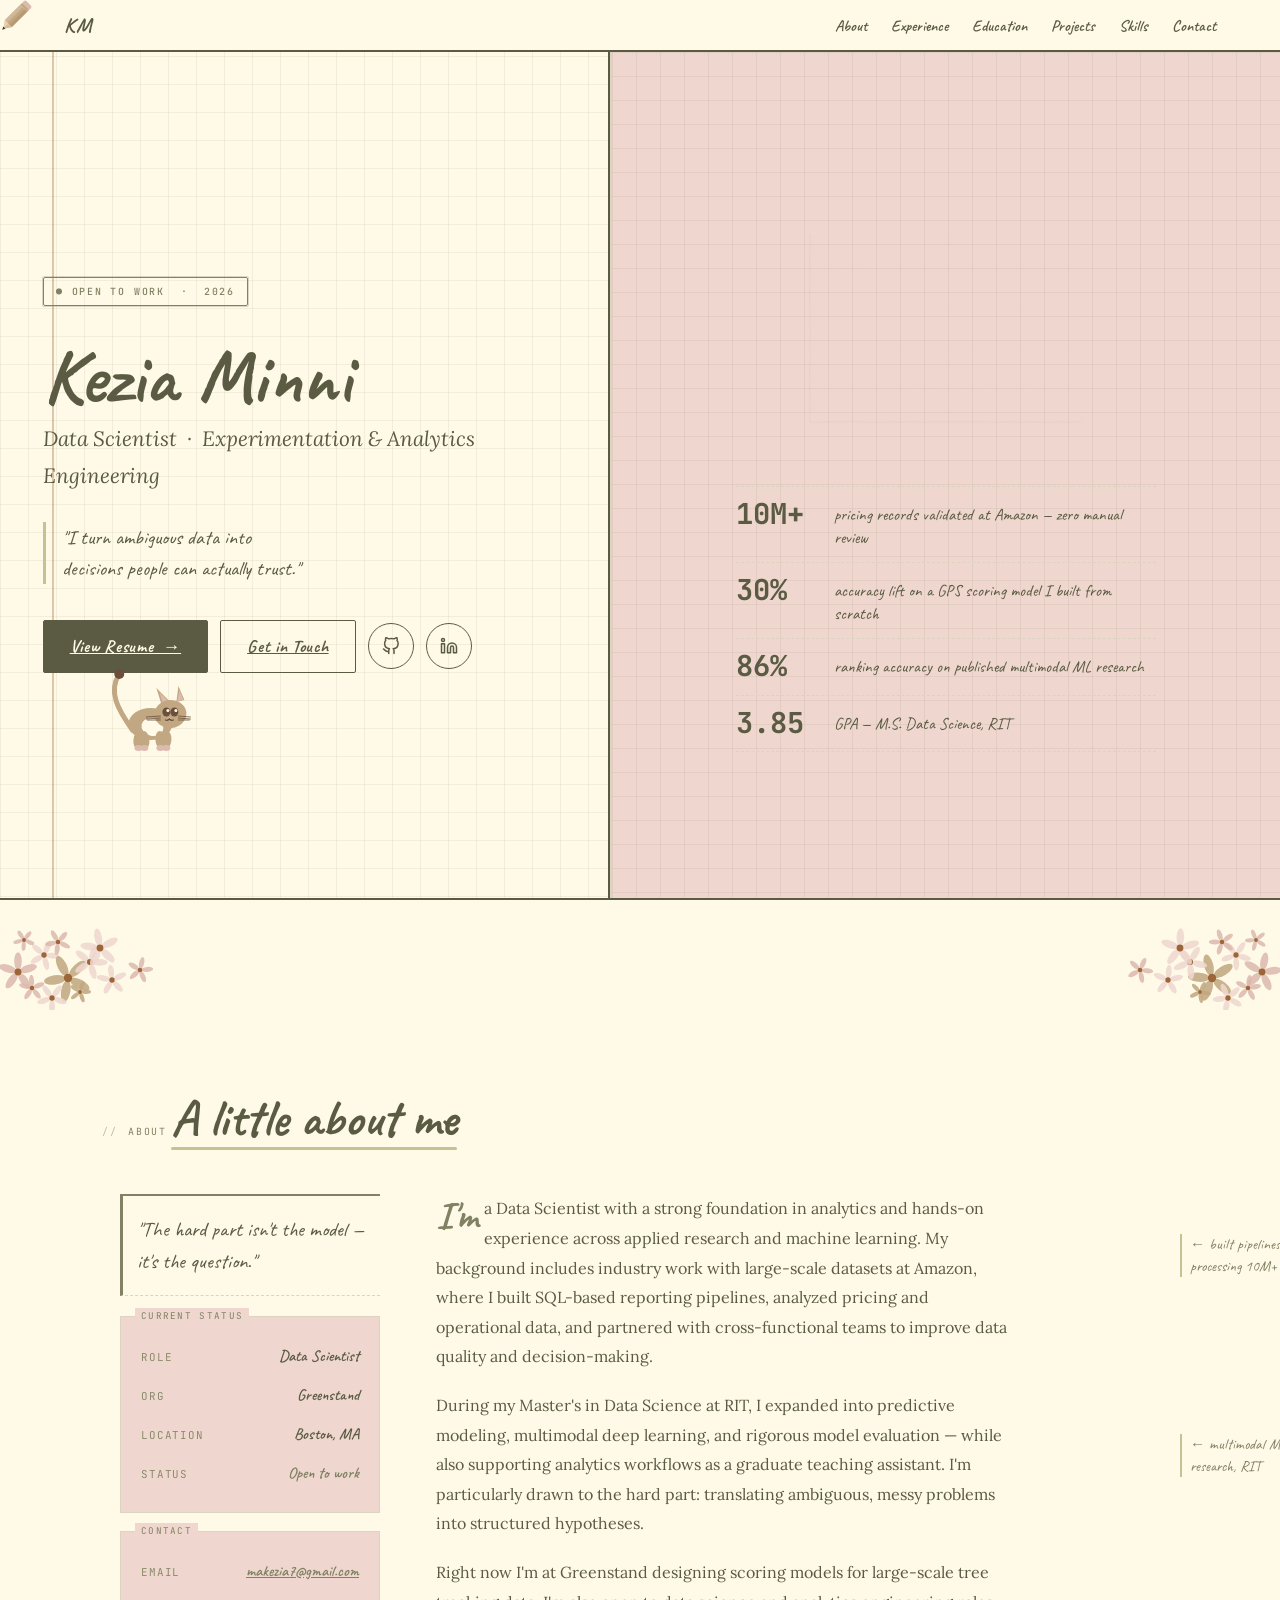
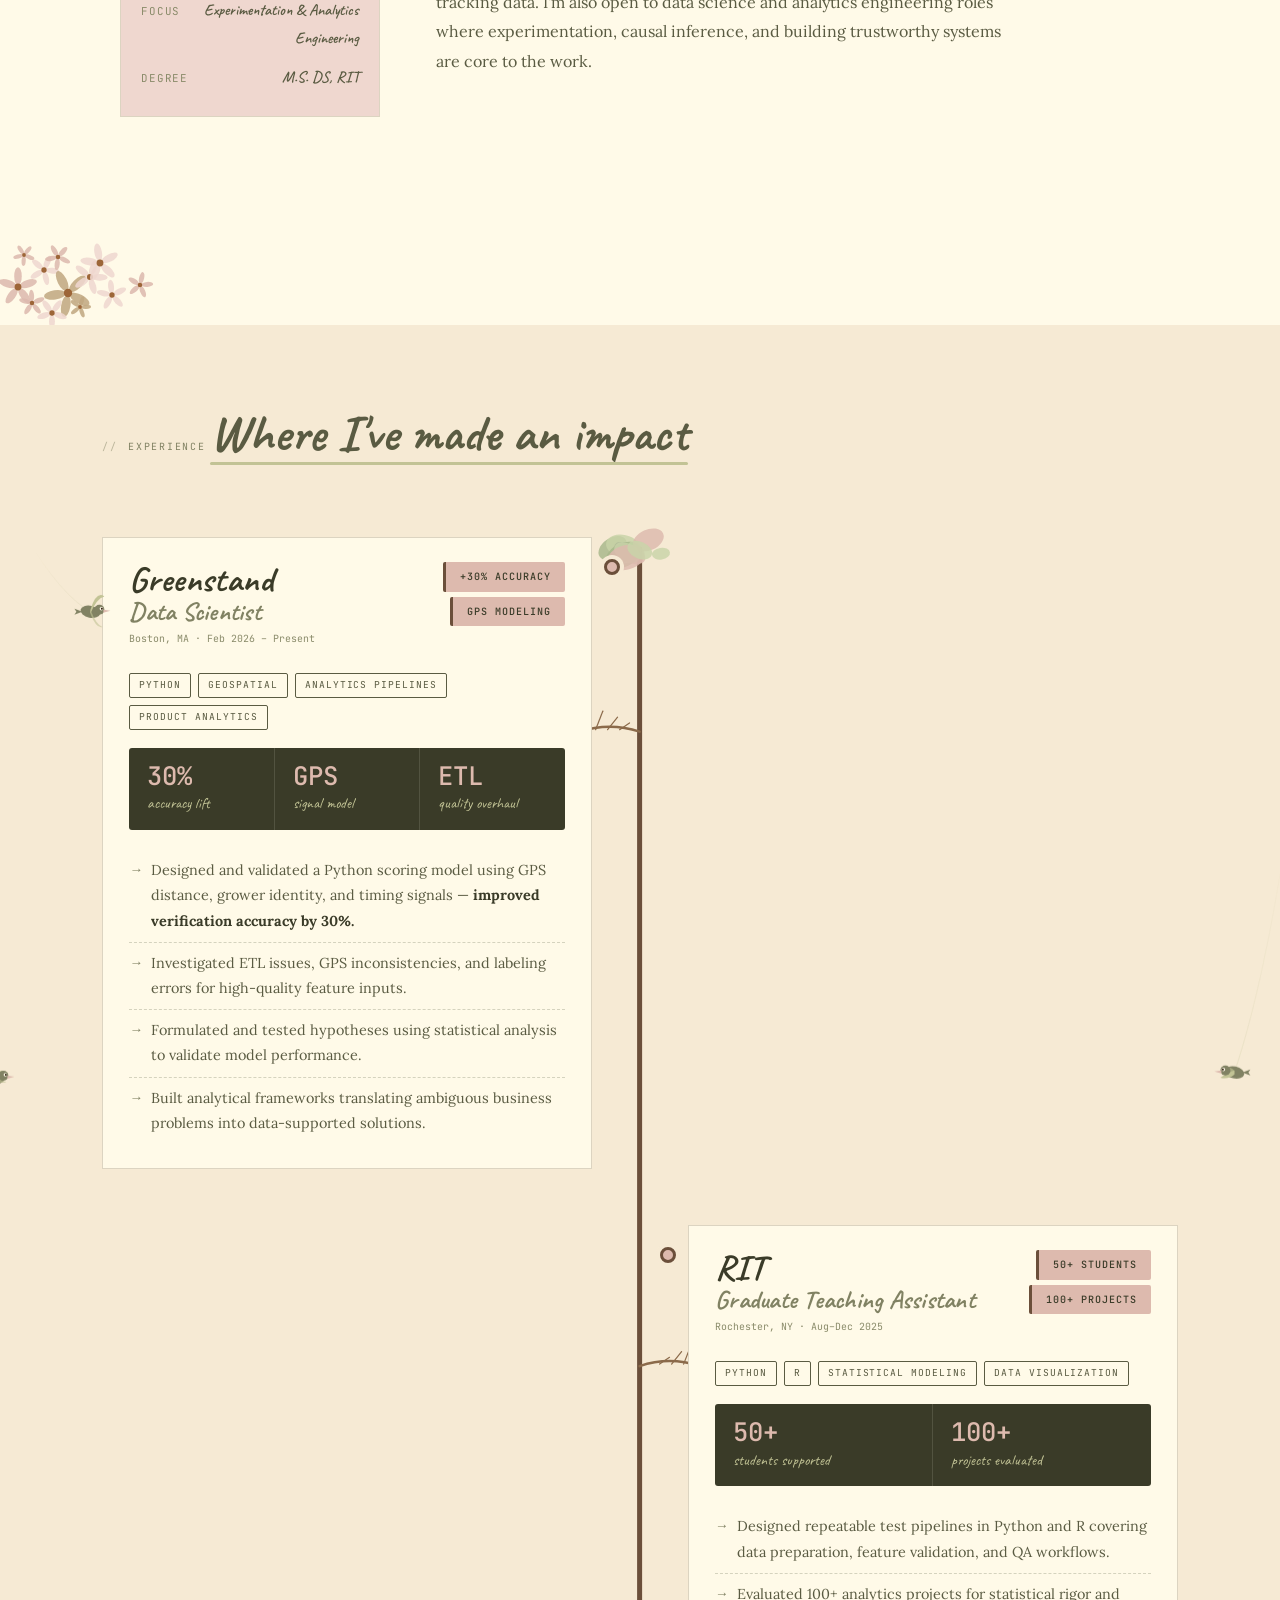
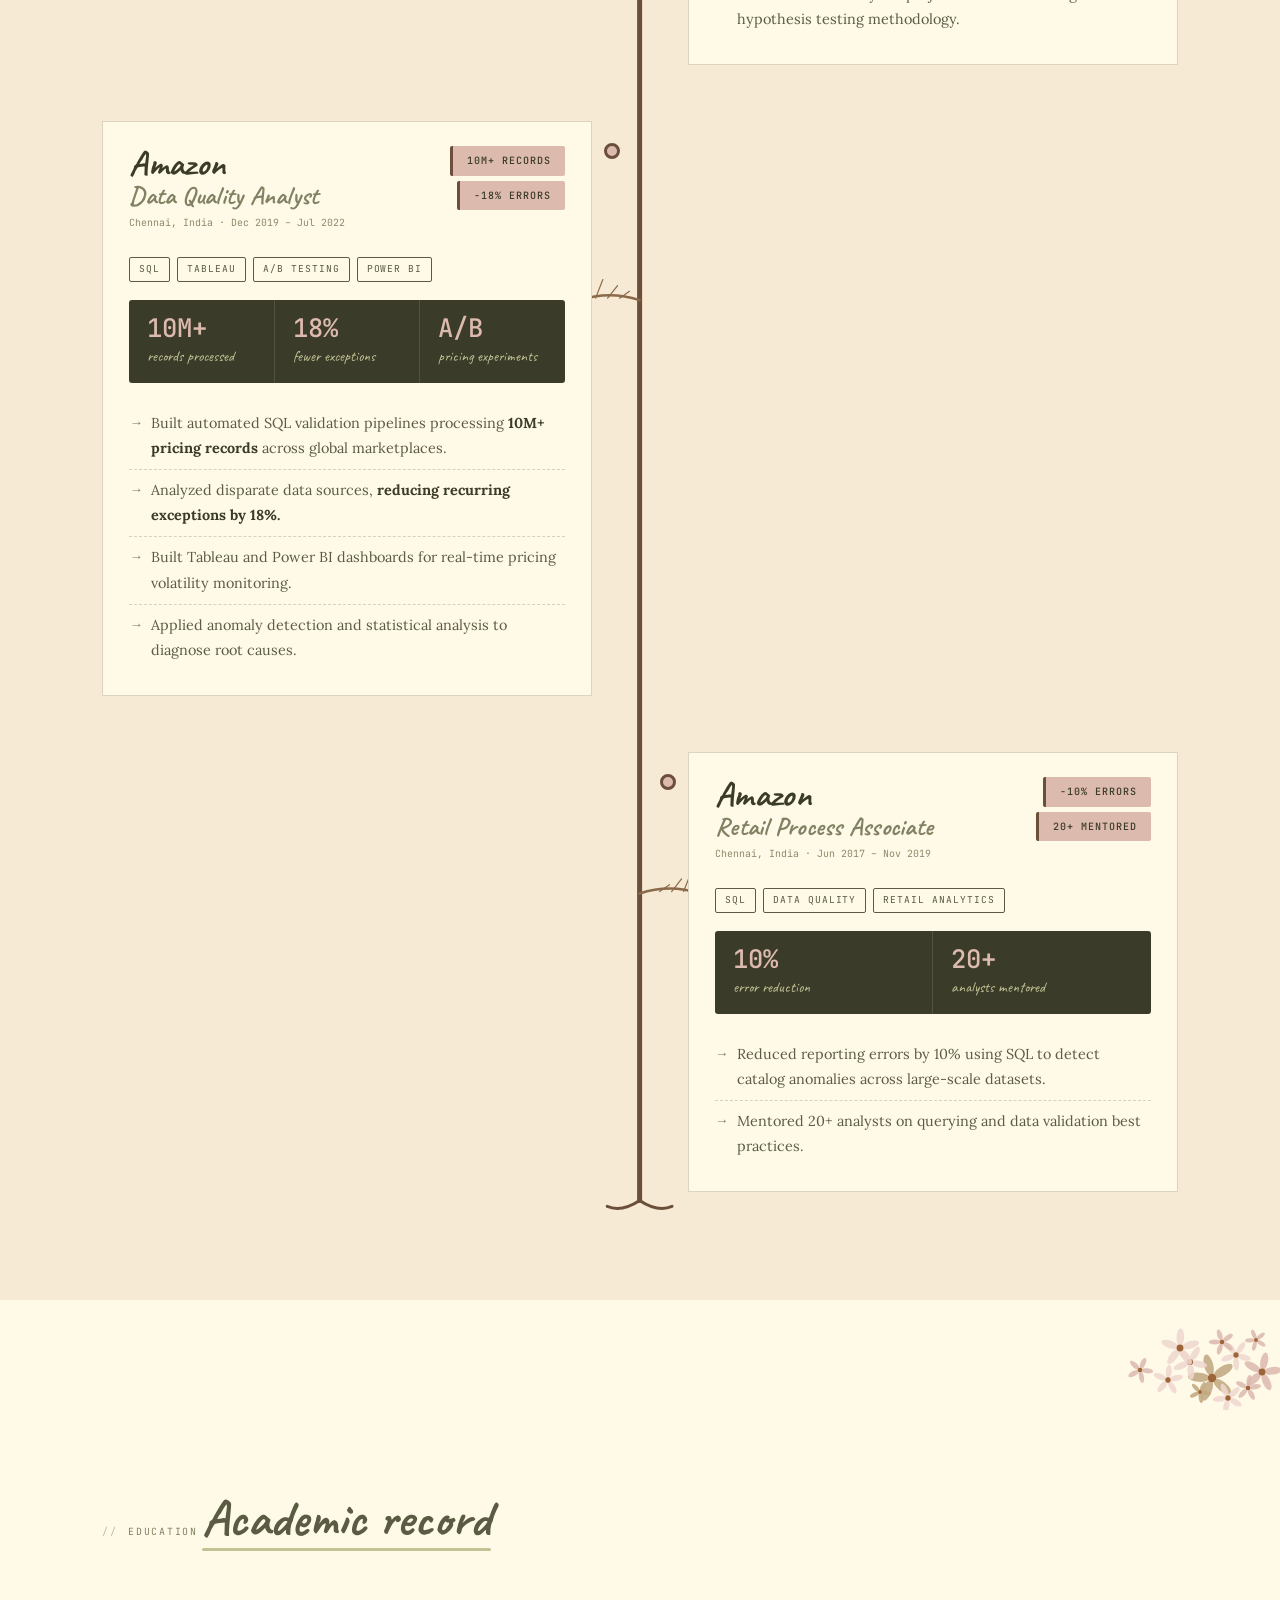
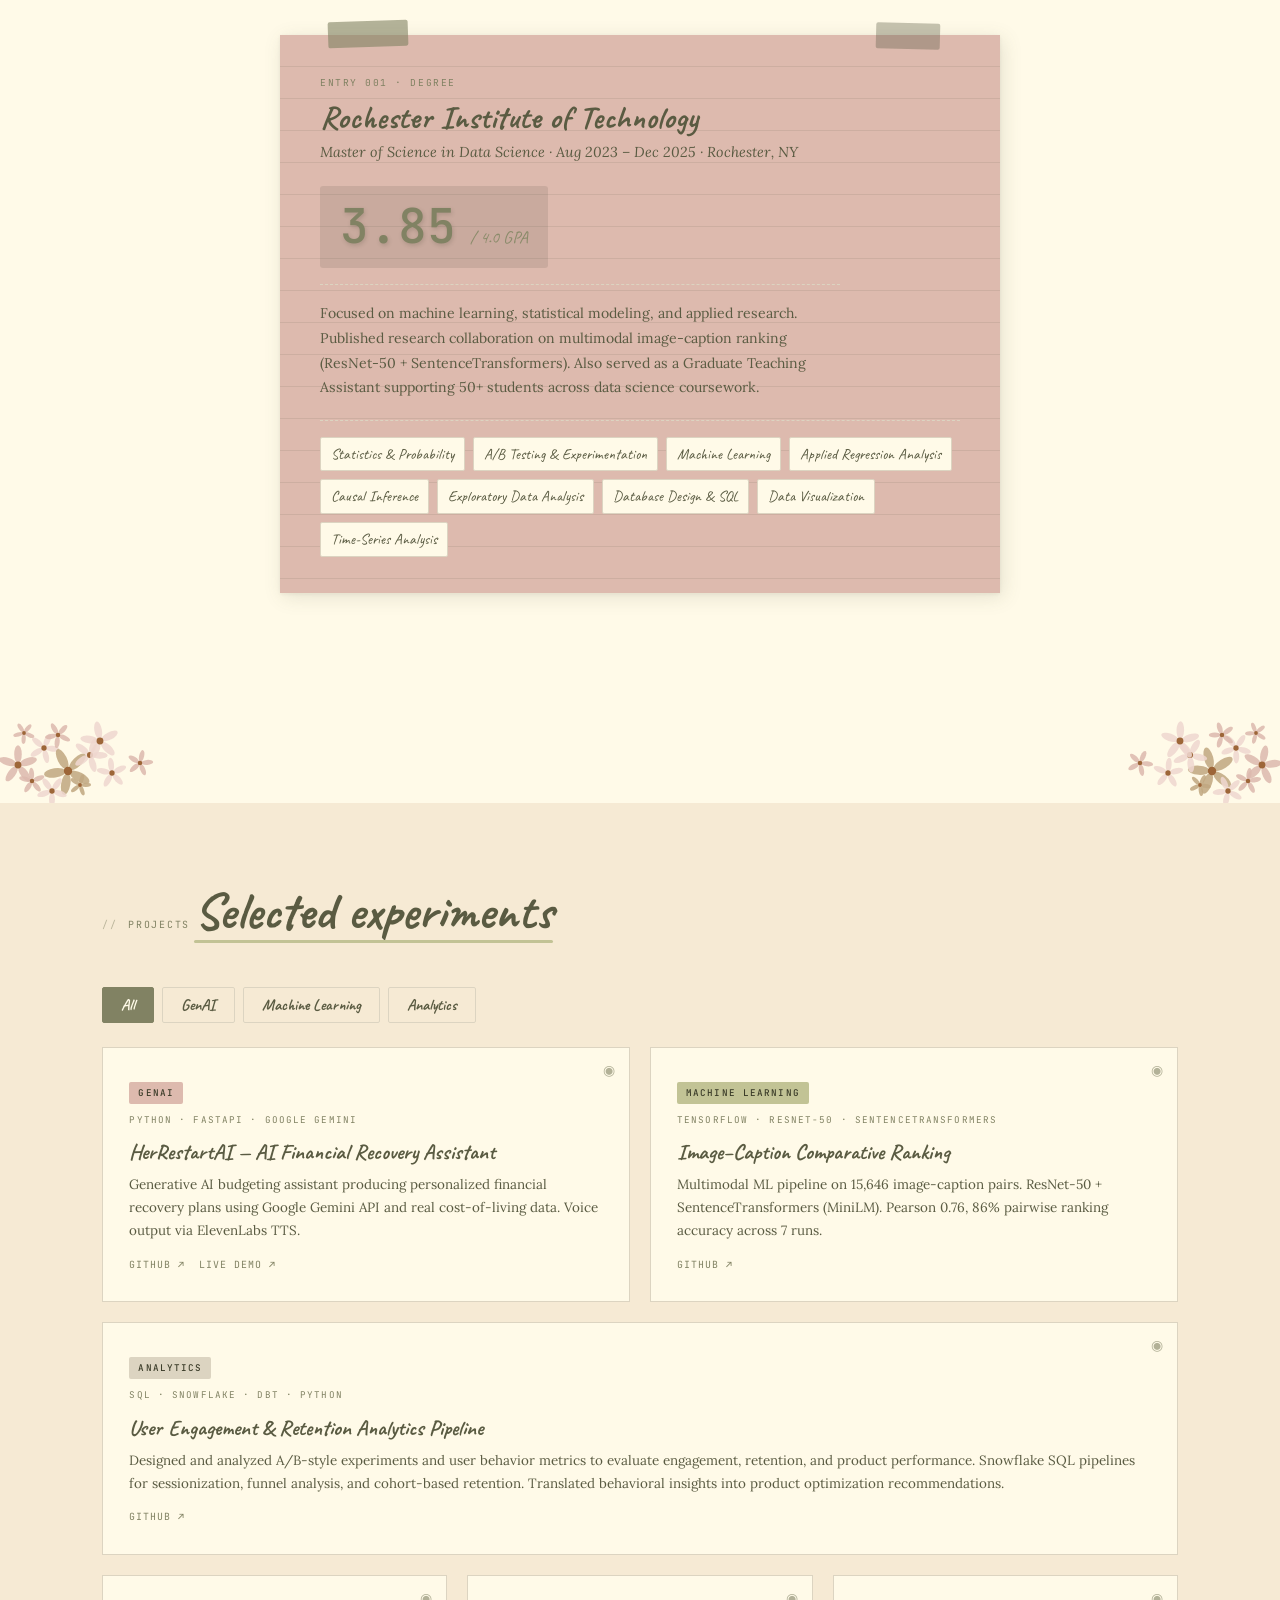
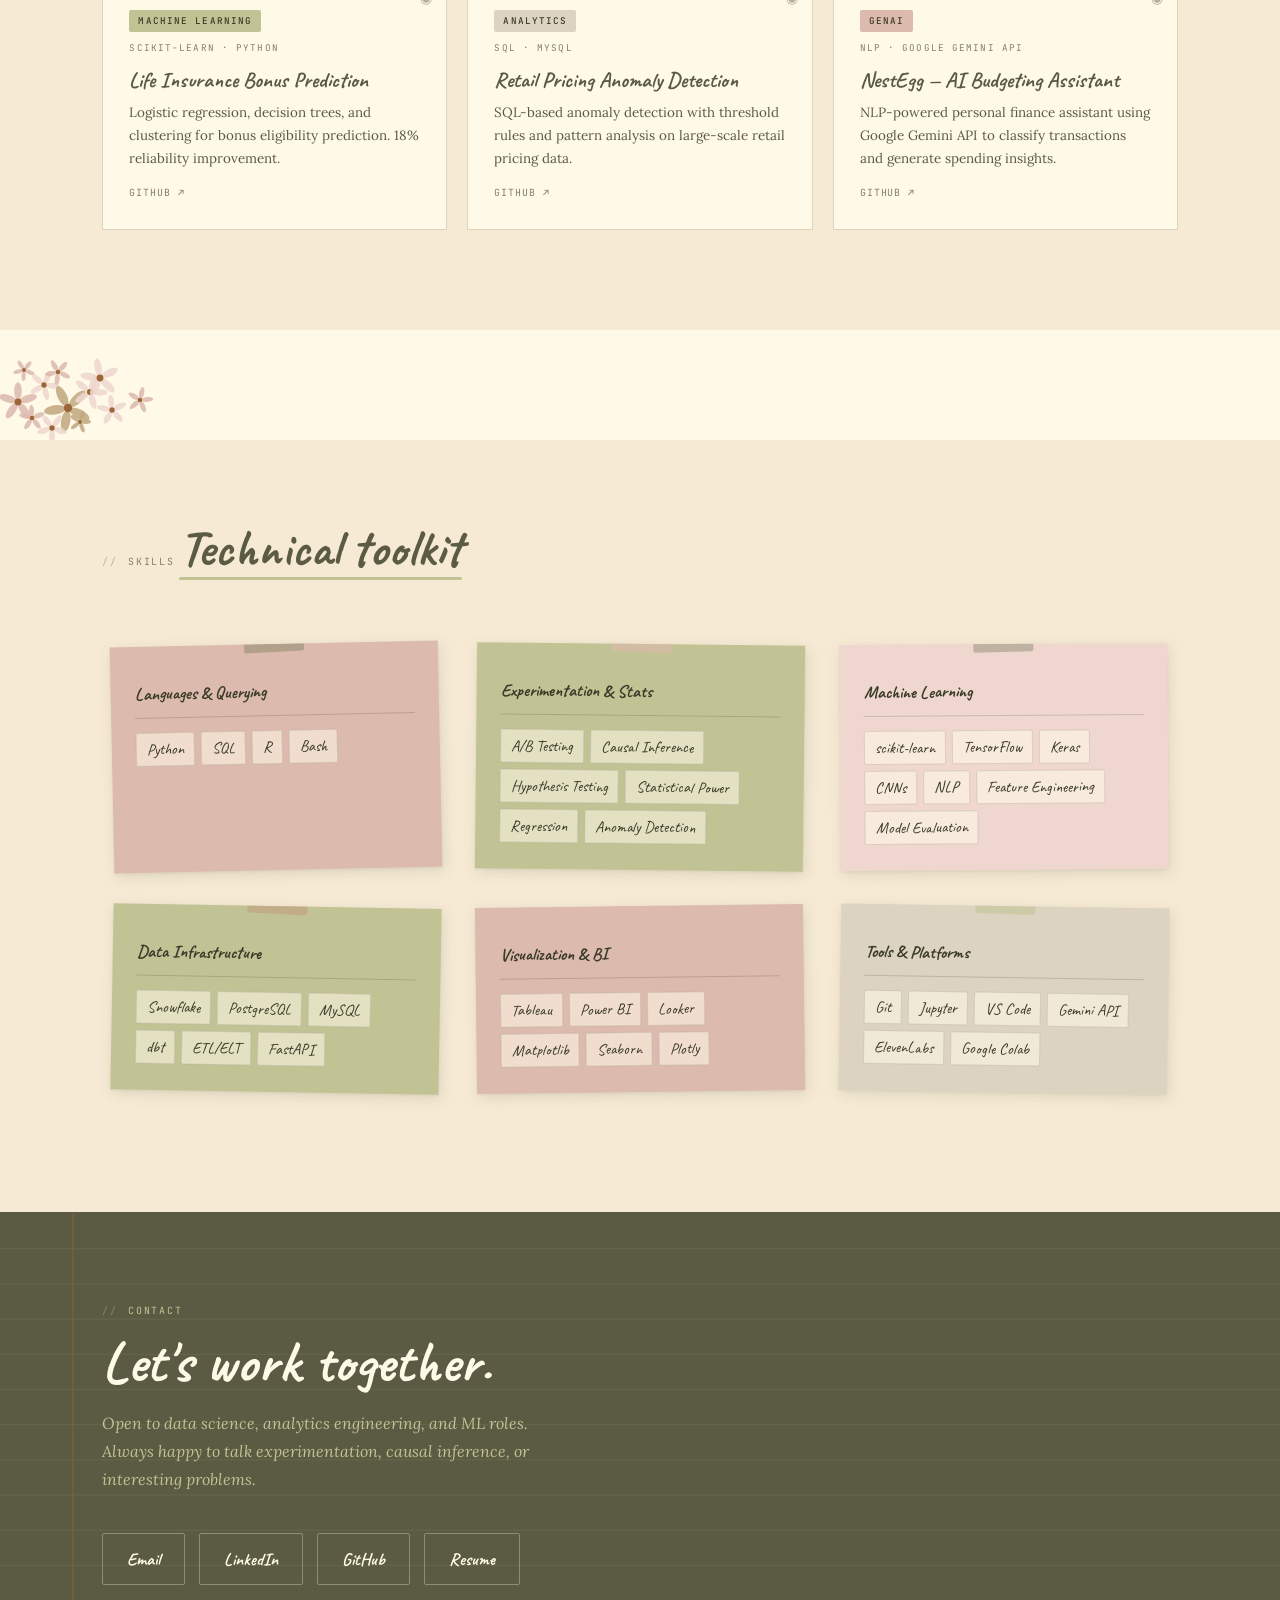
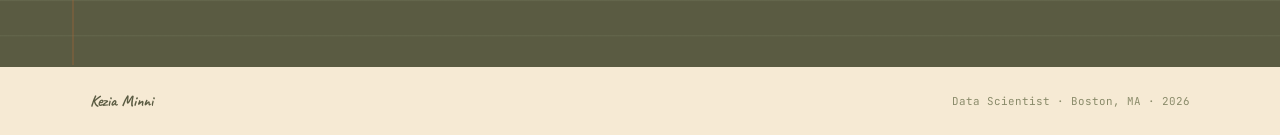
==== commit a4ee4fd1: "redesign" ====
--- a/index.html
+++ b/index.html
@@ -3,17 +3,38 @@
 <head>
   <meta charset="UTF-8"/>
   <meta name="viewport" content="width=device-width, initial-scale=1.0"/>
-  <title>Kezia Minni — Field Notes</title>
+  <title>Kezia Minni — Data Scientist</title>
   <link rel="stylesheet" href="styles.css"/>
 </head>
 <body>
 
-<div id="cursor"></div>
+<div id="cursor">
+  <svg viewBox="0 0 40 40" xmlns="http://www.w3.org/2000/svg">
+    <g transform="rotate(45, 20, 20)">
+      <!-- eraser (top) -->
+      <rect x="15" y="2" width="10" height="5" rx="2" fill="#DDBAAE"/>
+      <!-- eraser band -->
+      <rect x="15" y="6.5" width="10" height="2.5" fill="#C2A882"/>
+      <!-- body -->
+      <rect x="15" y="9" width="10" height="22" fill="#C2A882"/>
+      <!-- body highlight -->
+      <rect x="15" y="9" width="3.5" height="22" fill="#DCC3AA" opacity="0.6"/>
+      <!-- body shadow -->
+      <rect x="21.5" y="9" width="3.5" height="22" fill="#9D7A5A" opacity="0.3"/>
+      <!-- tip cone -->
+      <polygon points="15,31 25,31 20,38" fill="#E8D0B0"/>
+      <!-- tip cone shadow -->
+      <polygon points="20,31 25,31 20,38" fill="#C2A882" opacity="0.5"/>
+      <!-- lead tip -->
+      <polygon points="18.5,36.5 21.5,36.5 20,39.5" fill="#3A3B28"/>
+    </g>
+  </svg>
+</div>
 <div id="cursor-ring"></div>
 
 <!-- NAV -->
 <nav id="nav">
-  <span class="nav-notebook-label">FIELD NOTES — <strong>KM</strong> &nbsp;·&nbsp; <span id="nav-page">pg. 01 / cover</span></span>
+  <span class="nav-logo">KM</span>
   <ul>
     <li><a href="#about">About</a></li>
     <li><a href="#experience">Experience</a></li>
@@ -32,8 +53,8 @@
   <div class="hero-left">
     <div class="hero-stamp">● OPEN TO WORK &nbsp;·&nbsp; 2026</div>
 
-    <h1 class="hero-name">Kezia Minni</h1>
-    <p class="hero-subname">Data Scientist &nbsp;·&nbsp; Experimentation &amp; Causal Inference</p>
+    <h1 class="hero-name"><span id="typed-name"></span></h1>
+    <p class="hero-subname">Data Scientist &nbsp;·&nbsp; Experimentation &amp; Analytics Engineering</p>
 
     <p class="hero-tagline">
       "I turn ambiguous data into<br>decisions people can actually trust."
@@ -50,23 +71,27 @@
       </a>
     </div>
 
-    <span class="hero-page-num">pg. 01</span>
+
   </div>
 
   <div class="hero-right">
-    <canvas id="sketch-canvas" height="260"></canvas>
+    <canvas id="sketch-canvas" height="240"></canvas>
     <div class="hero-stat-band">
       <div class="hero-stat">
         <span class="stat-num" data-count="10" data-suffix="M+">10M+</span>
-        <span class="stat-label">records processed @ Amazon</span>
+        <span class="stat-label">pricing records validated at Amazon — zero manual review</span>
+      </div>
+      <div class="hero-stat">
+        <span class="stat-num" data-count="30" data-suffix="%">30%</span>
+        <span class="stat-label">accuracy lift on a GPS scoring model I built from scratch</span>
+      </div>
+      <div class="hero-stat">
+        <span class="stat-num" data-count="86" data-suffix="%">86%</span>
+        <span class="stat-label">ranking accuracy on published multimodal ML research</span>
       </div>
       <div class="hero-stat">
         <span class="stat-num" data-count="3.85" data-decimal="2" data-suffix="">3.85</span>
         <span class="stat-label">GPA — M.S. Data Science, RIT</span>
-      </div>
-      <div class="hero-stat">
-        <span class="stat-num" data-count="86" data-suffix="%">86%</span>
-        <span class="stat-label">caption ranking accuracy (research)</span>
       </div>
     </div>
   </div>
@@ -91,21 +116,21 @@
 
       <div class="about-card" data-label="contact">
         <div class="about-card-row"><span class="key">email</span><span class="val"><a href="mailto:makezia7@gmail.com" style="color:var(--rust)">makezia7@gmail.com</a></span></div>
-        <div class="about-card-row"><span class="key">focus</span><span class="val">A/B Testing &amp; ML</span></div>
+        <div class="about-card-row"><span class="key">focus</span><span class="val">Experimentation &amp; Analytics Engineering</span></div>
         <div class="about-card-row"><span class="key">degree</span><span class="val">M.S. DS, RIT</span></div>
       </div>
     </div>
 
     <div class="about-body" style="position:relative;">
       <p class="reveal">
-        I'm a Data Scientist with a strong foundation in analytics and hands-on experience across applied research and machine learning. My background includes industry work with large-scale datasets at Amazon, where I built SQL-based reporting pipelines, analyzed pricing and operational data, and partnered with cross-functional teams to improve data quality and decision-making.
+        <span class="drop-cap">I'm</span> a Data Scientist with a strong foundation in analytics and hands-on experience across applied research and machine learning. My background includes industry work with large-scale datasets at Amazon, where I built SQL-based reporting pipelines, analyzed pricing and operational data, and partnered with cross-functional teams to improve data quality and decision-making.
       </p>
       <span class="margin-note reveal" style="top:40px;">← built pipelines processing 10M+ rows</span>
 
       <p class="reveal delay-1">
         During my Master's in Data Science at RIT, I expanded into predictive modeling, multimodal deep learning, and rigorous model evaluation — while also supporting analytics workflows as a graduate teaching assistant. I'm particularly drawn to the hard part: translating ambiguous, messy problems into structured hypotheses.
       </p>
-      <span class="margin-note reveal delay-1" style="top:240px;">← research with Prof. Yu (CLIP/BLIP)</span>
+      <span class="margin-note reveal delay-1" style="top:240px;">← multimodal ML research, RIT</span>
 
       <p class="reveal delay-2">
         Right now I'm at Greenstand designing scoring models for large-scale tree tracking data. I'm also open to data science and analytics engineering roles where experimentation, causal inference, and building trustworthy systems are core to the work.
@@ -418,7 +443,7 @@
 <!-- FOOTER -->
 <footer>
   <strong>Kezia Minni</strong>
-  <span>field-notes-v1.0 · Rochester, NY · 2026</span>
+  <span>Data Scientist · Boston, MA · 2026</span>
 </footer>
 
 <!-- MODAL -->
@@ -554,28 +579,15 @@
   });
 });
 
-/* ============ CURSOR ============ */
+/* ============ PENCIL CURSOR ============ */
 const cur = document.getElementById('cursor');
-const ring = document.getElementById('cursor-ring');
-let mx=-100,my=-100,rx=-100,ry=-100;
-document.addEventListener('mousemove',e=>{
-  mx=e.clientX; my=e.clientY;
-  cur.style.left=mx+'px'; cur.style.top=my+'px';
+document.addEventListener('mousemove', e => {
+  cur.style.left = e.clientX + 'px';
+  cur.style.top  = e.clientY + 'px';
 });
-(function animRing(){
-  rx+=(mx-rx)*0.1; ry+=(my-ry)*0.1;
-  ring.style.left=rx+'px'; ring.style.top=ry+'px';
-  requestAnimationFrame(animRing);
-})();
-document.querySelectorAll('a,button,.project-card,.magnetic').forEach(el=>{
-  el.addEventListener('mouseenter',()=>{
-    cur.style.width='16px'; cur.style.height='16px';
-    ring.style.width='48px'; ring.style.height='48px'; ring.style.opacity='0.3';
-  });
-  el.addEventListener('mouseleave',()=>{
-    cur.style.width='8px'; cur.style.height='8px';
-    ring.style.width='32px'; ring.style.height='32px'; ring.style.opacity='0.4';
-  });
+document.querySelectorAll('a,button,.project-card,.magnetic,.stamp,.tree-card').forEach(el => {
+  el.addEventListener('mouseenter', () => cur.classList.add('hovering'));
+  el.addEventListener('mouseleave', () => cur.classList.remove('hovering'));
 });
 
 /* ============ MAGNETIC BUTTONS ============ */
@@ -589,25 +601,9 @@
   btn.addEventListener('mouseleave',()=>{ btn.style.transform=''; });
 });
 
-/* ============ NAV SCROLL + PAGE LABEL ============ */
-const sections = [
-  {id:'cover',   label:'pg. 01 / cover'},
-  {id:'about',   label:'pg. 02 / about'},
-  {id:'experience', label:'pg. 03 / experience'},
-  {id:'education',  label:'pg. 04 / education'},
-  {id:'projects',   label:'pg. 05 / projects'},
-  {id:'skills',     label:'pg. 06 / skills'},
-  {id:'contact',    label:'pg. 07 / contact'},
-];
-const navPageEl = document.getElementById('nav-page');
+/* ============ NAV SCROLL STATE ============ */
 window.addEventListener('scroll',()=>{
-  const sy = window.scrollY + 80;
-  let current = sections[0];
-  sections.forEach(s=>{
-    const el = document.getElementById(s.id);
-    if(el && el.offsetTop <= sy) current = s;
-  });
-  navPageEl.textContent = current.label;
+  document.getElementById('nav').classList.toggle('scrolled', window.scrollY > 40);
 }, {passive:true});
 
 /* ============ SCROLL REVEAL ============ */
@@ -806,8 +802,56 @@
     ctx.restore();
   }
 
+  window._scatterKnock = {
+    triggered: false,
+    shakeAmt: 0,
+    collapseScale: 1,
+    falling: false,
+    alpha: 1,
+    reset() {
+      this.triggered = false;
+      this.shakeAmt = 0;
+      this.collapseScale = 1;
+      this.falling = false;
+      this.alpha = 1;
+      state = 'grid';
+      gridProgress = 0;
+      ptIdx = 0;
+      ptTimer = 0;
+      regProgress = 0;
+      annotProgress = 0;
+      init();
+    }
+  };
+
   function tick(){
-    ctx.clearRect(0,0,W,H);
+    const knock = window._scatterKnock;
+
+    if(knock.triggered && !knock.falling){
+      knock.shakeAmt = Math.min(knock.shakeAmt + 1.2, 12);
+    }
+    if(knock.falling){
+      knock.collapseScale = Math.max(0, knock.collapseScale - 0.04);
+      knock.alpha = knock.collapseScale;
+    }
+
+    const shakeX = (!knock.falling && knock.shakeAmt > 0) ? (Math.random()-0.5)*knock.shakeAmt : 0;
+    const shakeY = (!knock.falling && knock.shakeAmt > 0) ? (Math.random()-0.5)*knock.shakeAmt*0.4 : 0;
+
+    ctx.clearRect(0, 0, W, H);
+    ctx.save();
+    ctx.globalAlpha = knock.alpha;
+
+    if(knock.falling){
+      // collapse scale from center of canvas
+      const cx2 = W/2, cy2 = H/2;
+      ctx.translate(cx2, cy2);
+      ctx.scale(knock.collapseScale, knock.collapseScale);
+      ctx.translate(-cx2, -cy2);
+    } else {
+      ctx.translate(shakeX, shakeY);
+    }
+
     frame++;
 
     if(state==='grid'){
@@ -838,6 +882,19 @@
       if(annotProgress>=1) state='idle';
     }
 
+    ctx.restore();
+
+    // decay shake
+    if(knock.shakeAmt > 0 && !knock.falling) knock.shakeAmt *= 0.85;
+
+    // collapsed — reset after 2s
+    if(knock.collapseScale <= 0 && !knock._resetTimer){
+      knock._resetTimer = setTimeout(() => {
+        knock.reset();
+        knock._resetTimer = null;
+      }, 2000);
+    }
+
     requestAnimationFrame(tick);
   }
 
@@ -866,10 +923,9 @@
   const CREAM = '#FFFAE8';
 
   // ── cat state machine ──────────────────────────────────
-  // states: walk_right | sit | lick | tail_flick | walk_left | sleep | sniff
   let cat = {
     x: -80, y: 0,
-    dir: 1,           // 1 = right, -1 = left
+    dir: 1,
     state: 'walk_right',
     stateTimer: 0,
     walkFrame: 0,
@@ -880,19 +936,28 @@
     blinking: false,
     lickFrame: 0,
     sleeping: false,
-    zzz: [],          // floating z's when sleeping
-    pawLift: 0,       // sniff bob
+    zzz: [],
+    pawLift: 0,
     pawDir: 1,
+    flopAngle: 0,        // death flop rotation
+    flopDir: 1,
+    knockPawX: 0,        // knocking paw position
+    knockPawY: 0,
+    fallingObj: null,    // the object being knocked off
+    ignoreTimer: 0,      // ignoring cursor - grooming
+    spinAngle: 0,
   };
 
-  // waypoints — cat walks right across hero then teleports back to left to loop
+
+  // waypoints — includes funny random actions
   const stops = [
-    { x: 0.15, y: 0.82, action: 'sit'   },
-    { x: 0.36, y: 0.58, action: 'sniff' },
-    { x: 0.54, y: 0.78, action: 'lick'  },
-    { x: 0.72, y: 0.48, action: 'sit'   },
-    { x: 0.90, y: 0.75, action: 'sleep' },
-    { x: 1.12, y: 0.82, action: 'walk_left' }, // exit off right edge
+    { x: 0.12, y: 0.82, action: 'sit'           },
+    { x: 0.28, y: 0.72, action: 'sniff'         },
+    { x: 0.45, y: 0.82, action: 'lick'          },
+    { x: 0.58, y: 0.65, action: 'ignore'        },
+    { x: 0.56, y: 0.38, action: 'knock_scatter' },
+    { x: 0.95, y: 0.75, action: 'sit'           },
+    { x: 1.12, y: 0.82, action: 'walk_left'     },
   ];
   let stopIdx = 0;
   let targetX = () => stops[stopIdx].x * W;
@@ -1029,13 +1094,12 @@
     ctx.beginPath(); ctx.moveTo(28*sc,-18*sc); ctx.lineTo(39*sc,-18*sc); ctx.stroke();
 
     // lick paw animation
-    if(state === 'lick'){
+    if(state === 'lick' || state === 'ignore'){
       const lickY = -28*sc + Math.sin(lickFrame * 0.18) * 8*sc;
       ctx.fillStyle = FUR;
       ctx.beginPath(); ctx.ellipse(28*sc, lickY, 5*sc, 7*sc, -0.4, 0, Math.PI*2); ctx.fill();
       ctx.fillStyle = PINK;
       ctx.beginPath(); ctx.ellipse(28*sc, lickY+3*sc, 4*sc, 3*sc, 0, 0, Math.PI*2); ctx.fill();
-      // tongue
       ctx.fillStyle = '#E8899A';
       ctx.beginPath(); ctx.ellipse(22*sc, -18*sc, 3*sc, 4*sc, 0.1, 0, Math.PI*2); ctx.fill();
     }
@@ -1077,22 +1141,122 @@
         cat.walkTick++;
         if(cat.walkTick % 3 === 0) cat.walkFrame++;
       } else {
-        // snap to stop, decay spin
         cat.spinAngle = 0;
         const action = stops[stopIdx].action;
-        // if action is walk_left, teleport back to left edge and restart
         if(action === 'walk_left'){
           cat.x = -80;
           cat.y = stops[0].y * H;
           stopIdx = 0;
           cat.state = 'walk_right';
-          cat.spinAngle = 0;
         } else {
           cat.state = action;
           cat.stateTimer = 0;
           cat.lickFrame = 0;
+          cat.flopAngle = 0;
+          cat.fallingObj = null;
         }
       }
+
+    } else if(cat.state === 'flop'){
+      // DEATH FLOP — cat dramatically falls over sideways
+      cat.stateTimer++;
+      if(cat.stateTimer < 20){
+        // wind up — wiggle
+        cat.flopAngle = Math.sin(cat.stateTimer * 0.8) * 0.15;
+      } else if(cat.stateTimer < 35){
+        // FLOP — rotate to 90deg fast
+        cat.flopAngle += 0.18;
+        if(cat.flopAngle > Math.PI/2) cat.flopAngle = Math.PI/2;
+      } else if(cat.stateTimer < 140){
+        // lie there stiff — occasional leg twitch
+        cat.flopAngle = Math.PI/2;
+        cat.pawLift = Math.sin(cat.stateTimer * 0.3) * (cat.stateTimer < 80 ? 0.3 : 0);
+      } else if(cat.stateTimer < 165){
+        // get back up
+        cat.flopAngle -= 0.12;
+        if(cat.flopAngle < 0) cat.flopAngle = 0;
+      } else {
+        cat.flopAngle = 0;
+        stopIdx = (stopIdx + 1) % stops.length;
+        cat.state = 'walk_right';
+        cat.stateTimer = 0;
+      }
+
+    } else if(cat.state === 'knock'){
+      // KNOCK SOMETHING OFF — slow deliberate paw push, watch it fall
+      cat.stateTimer++;
+      if(!cat.fallingObj) cat.fallingObj = { x: cat.x + cat.dir*30, y: cat.y - 20, vy: 0, fallen: false, alpha: 1 };
+
+      if(cat.stateTimer < 30){
+        // look at object — face forward
+      } else if(cat.stateTimer < 60){
+        // extend paw slowly toward object
+        cat.knockPawX = cat.dir * (8 + (cat.stateTimer-30) * 0.7);
+        cat.knockPawY = -28 - (cat.stateTimer-30) * 0.3;
+      } else if(cat.stateTimer === 60){
+        // PUSH — object falls
+        cat.fallingObj.vy = 2;
+      } else if(cat.stateTimer < 80){
+        // retract paw
+        cat.knockPawX = cat.dir * Math.max(0, cat.knockPawX - 1.5);
+      } else if(cat.stateTimer < 140){
+        // watch it fall
+        cat.fallingObj.y += cat.fallingObj.vy;
+        cat.fallingObj.vy += 0.18;
+        cat.fallingObj.alpha = Math.max(0, 1 - (cat.stateTimer - 80) / 50);
+        // cat looks down
+      } else {
+        // walk away unbothered
+        cat.fallingObj = null;
+        stopIdx = (stopIdx + 1) % stops.length;
+        cat.state = 'walk_right';
+        cat.stateTimer = 0;
+      }
+
+    } else if(cat.state === 'knock_scatter'){
+      // KNOCKS THE SCATTER PLOT OFF THE SCREEN — pushes it sideways
+      cat.stateTimer++;
+      cat.dir = 1; // face right toward canvas
+
+      if(cat.stateTimer < 30){
+        // stare at it
+      } else if(cat.stateTimer < 55){
+        // slowly extend paw rightward toward the canvas edge
+        cat.knockPawX = 8 + (cat.stateTimer - 30) * 1.4;
+        cat.knockPawY = -32;
+      } else if(cat.stateTimer === 55){
+        // BAT — shake
+        if(window._scatterKnock) window._scatterKnock.triggered = true;
+      } else if(cat.stateTimer < 70){
+        // retract paw
+        cat.knockPawX = Math.max(0, cat.knockPawX - 2);
+        if(cat.stateTimer === 65 && window._scatterKnock){
+          window._scatterKnock.falling = true;
+        }
+      } else if(cat.stateTimer < 180){
+        cat.knockPawX = 0;
+        // look right watching it slide away
+      } else {
+        stopIdx = (stopIdx + 1) % stops.length;
+        cat.state = 'walk_right';
+        cat.stateTimer = 0;
+        cat.knockPawX = 0;
+      }
+
+    } else if(cat.state === 'ignore'){
+      // IGNORE — grooms self, actively looks away
+      cat.stateTimer++;
+      cat.ignoreTimer = cat.stateTimer;
+      cat.lickFrame++;
+      // flip away from center (always look outward)
+      cat.dir = cat.x > W/2 ? 1 : -1;
+      if(cat.stateTimer > 180){
+        stopIdx = (stopIdx + 1) % stops.length;
+        cat.state = 'walk_right';
+        cat.stateTimer = 0;
+        cat.lickFrame = 0;
+      }
+
     } else {
       // idling — spin stays 0
       cat.spinAngle = 0;
@@ -1143,7 +1307,24 @@
       ctx.restore();
     });
 
-    // ── draw cat ───────────────────────────────────
+    // ── draw falling object ──────────────────────────────
+    if(cat.fallingObj && cat.fallingObj.alpha > 0){
+      const fo = cat.fallingObj;
+      ctx.save();
+      ctx.globalAlpha = fo.alpha;
+      ctx.fillStyle = DARK;
+      ctx.font = '16px serif';
+      ctx.fillText('📱', fo.x, fo.y);
+      ctx.restore();
+    }
+
+    // ── draw cat with flop rotation ───────────────────────
+    ctx.save();
+    ctx.translate(cat.x, cat.y);
+    if(cat.flopAngle > 0){
+      ctx.rotate(cat.dir * cat.flopAngle);
+    }
+    ctx.translate(-cat.x, -cat.y);
     drawCat(
       cat.x, cat.y,
       cat.dir,
@@ -1154,6 +1335,21 @@
       cat.lickFrame,
       cat.pawLift
     );
+    ctx.restore();
+
+    // ── draw knock paw ──────────────────────────────────
+    if(cat.state === 'knock' && cat.stateTimer > 30 && cat.stateTimer < 80){
+      ctx.save();
+      ctx.fillStyle = FUR;
+      ctx.beginPath();
+      ctx.ellipse(cat.x + cat.knockPawX, cat.y + cat.knockPawY, 5, 8, -0.3, 0, Math.PI*2);
+      ctx.fill();
+      ctx.fillStyle = PINK;
+      ctx.beginPath();
+      ctx.ellipse(cat.x + cat.knockPawX, cat.y + cat.knockPawY + 3, 4, 3, 0, 0, Math.PI*2);
+      ctx.fill();
+      ctx.restore();
+    }
 
     requestAnimationFrame(tick);
   }
@@ -1930,6 +2126,19 @@
   window.addEventListener('load', () => { setTimeout(drawTree, 300); });
   window.addEventListener('resize', () => { setTimeout(drawTree, 100); });
 })();
+/* ============ TYPEWRITER NAME ============ */
+(function(){
+  const el   = document.getElementById('typed-name');
+  const text = 'Kezia Minni';
+  let i = 0;
+  setTimeout(function type(){
+    if(i <= text.length){
+      el.textContent = text.slice(0, i);
+      i++;
+      setTimeout(type, i === 1 ? 400 : 95);
+    }
+  }, 900);
+})();
 </script>
 </body>
 </html>
--- a/styles.css
+++ b/styles.css
@@ -53,32 +53,30 @@
 }
 
 /* =====================
-   CUSTOM CURSOR
+   CUSTOM CURSOR — PENCIL
    ===================== */
 #cursor {
   position: fixed;
-  width: 8px; height: 8px;
-  background: var(--rust);
-  border-radius: 50%;
   pointer-events: none;
   z-index: 9999;
-  transform: translate(-50%,-50%);
-  transition: width 0.2s, height 0.2s;
-  mix-blend-mode: multiply;
-}
-#cursor-ring {
-  position: fixed;
-  width: 32px; height: 32px;
-  border: 1.5px solid var(--olive);
-  border-radius: 50%;
-  pointer-events: none;
-  z-index: 9998;
-  transform: translate(-50%,-50%);
-  transition: width 0.22s, height 0.22s, opacity 0.2s;
-  opacity: 0.4;
-}
+  transform: translate(-4px, -4px);
+  width: 40px;
+  height: 40px;
+  transition: opacity 0.2s;
+}
+#cursor svg {
+  width: 40px;
+  height: 40px;
+  transition: transform 0.2s ease;
+}
+#cursor.hovering svg {
+  transform: scale(1.15);
+}
+
+#cursor-ring { display: none; }
+
 @media (max-width: 860px) {
-  #cursor, #cursor-ring { display:none; }
+  #cursor { display:none; }
   body { cursor:auto; }
 }
 
@@ -97,6 +95,14 @@
   align-items: center;
   justify-content: space-between;
   transition: background 0.3s;
+}
+
+.nav-logo {
+  font-family: 'Caveat', cursive;
+  font-size: 1.3rem;
+  font-weight: 700;
+  color: var(--brown);
+  letter-spacing: 0.04em;
 }
 
 .nav-notebook-label {
@@ -315,7 +321,7 @@
 }
 
 .hero-right {
-  background: var(--cream-dark);
+  background: var(--cream-mid);
   display: flex;
   flex-direction: column;
   align-items: center;
@@ -323,9 +329,10 @@
   padding: 7% 6%;
   position: relative;
   overflow: hidden;
-}
-
-/* faint graph-paper on right */
+  border-left: 2px solid var(--rule);
+}
+
+/* faint grid */
 .hero-right::before {
   content: '';
   position: absolute;
@@ -341,7 +348,7 @@
   position: relative;
   z-index: 1;
   width: 100%;
-  max-width: 360px;
+  max-width: 340px;
   opacity: 0;
   animation: fadeIn 0.8s 1s forwards;
 }
@@ -350,33 +357,37 @@
   position: relative;
   z-index: 1;
   width: 100%;
-  max-width: 340px;
-  margin-top: 24px;
+  max-width: 420px;
+  margin-top: 28px;
   opacity: 0;
   animation: fadeSlideUp 0.6s 1.2s forwards;
 }
 
 .hero-stat {
   display: flex;
-  align-items: baseline;
-  gap: 12px;
-  padding: 10px 0;
+  align-items: flex-start;
+  gap: 16px;
+  padding: 12px 0;
   border-bottom: 1px dashed var(--rule);
 }
 .hero-stat:first-child { border-top: 1px dashed var(--rule); }
 
 .stat-num {
   font-family: 'JetBrains Mono', monospace;
-  font-size: 1.6rem;
-  font-weight: 500;
-  color: var(--rust);
-  min-width: 76px;
+  font-size: 1.8rem;
+  font-weight: 700;
+  color: var(--brown);
+  min-width: 82px;
+  line-height: 1.1;
+  flex-shrink: 0;
 }
 
 .stat-label {
   font-family: 'Caveat', cursive;
-  font-size: 1rem;
+  font-size: 1.05rem;
   color: var(--ink-mid);
+  line-height: 1.4;
+  padding-top: 4px;
 }
 
 /* =====================
@@ -627,15 +638,15 @@
   max-width: 580px;
   line-height: 1.85;
 }
-.about-body p:first-of-type::first-letter {
-  font-family: 'Caveat', cursive;
-  font-size: 4rem;
+.drop-cap {
+  font-family: 'Caveat', cursive;
+  font-size: 2.4rem;
   font-weight: 700;
   color: var(--rust);
   float: left;
-  line-height: 0.75;
+  line-height: 0.85;
   margin-right: 6px;
-  margin-top: 8px;
+  margin-top: 6px;
 }
 
 /* margin annotation */
@@ -903,32 +914,158 @@
 }
 
 /* =====================
-   EDUCATION
+   EDUCATION — PINNED PAPER
    ===================== */
 #education { background: var(--cream); }
 
 .edu-notebook {
-  max-width: 760px;
-  margin: 0 auto;
-  border: 2px solid var(--brown);
-  position: relative;
-  background: var(--cream-mid);
-}
-
-/* notebook binding holes */
+  max-width: 720px;
+  margin: 40px auto 20px;
+  position: relative;
+  background: #DDBAAE;
+  border: none;
+  box-shadow: 3px 4px 18px rgba(90,91,66,0.15), 0 1px 4px rgba(90,91,66,0.08);
+  transform: rotate(-0.8deg);
+  transition: transform 0.3s ease, box-shadow 0.3s ease;
+}
+.edu-notebook:hover {
+  transform: rotate(0deg) translateY(-4px);
+  box-shadow: 5px 10px 28px rgba(90,91,66,0.2);
+}
+
+/* washi tape top-left — sage */
 .edu-notebook::before {
   content: '';
   position: absolute;
-  left: 0; top: 0; bottom: 0;
-  width: 36px;
-  border-right: 2px solid var(--rule);
-  background: var(--cream-dark);
+  top: -14px;
+  left: 48px;
+  width: 80px;
+  height: 26px;
+  background: rgba(129,130,99,0.6);
+  transform: rotate(-2deg);
+  z-index: 2;
+  border-radius: 2px;
+}
+/* washi tape top-right — darker blush */
+.edu-notebook::after {
+  content: '';
+  position: absolute;
+  top: -12px;
+  right: 60px;
+  width: 64px;
+  height: 26px;
+  background: rgba(90,91,66,0.35);
+  transform: rotate(1.5deg);
+  z-index: 2;
+  border-radius: 2px;
 }
 
 .edu-notebook-inner {
-  padding: 36px 36px 36px 56px;
-}
-
+  padding: 40px 40px 36px;
+  position: relative;
+  z-index: 1;
+}
+
+/* lined paper effect */
+.edu-notebook-inner::before {
+  content: '';
+  position: absolute;
+  inset: 0;
+  background-image: linear-gradient(transparent calc(100% - 1px), rgba(90,91,66,0.12) 1px);
+  background-size: 100% 2rem;
+  pointer-events: none;
+  z-index: 0;
+}
+.edu-notebook-inner > * { position: relative; z-index: 1; }
+
+.edu-tab-label {
+  font-family: 'JetBrains Mono', monospace;
+  font-size: 0.6rem;
+  letter-spacing: 0.16em;
+  text-transform: uppercase;
+  color: #5A5B42;
+  margin-bottom: 8px;
+  display: block;
+}
+
+.edu-institution {
+  font-family: 'Caveat', cursive;
+  font-size: 2rem;
+  font-weight: 700;
+  color: #3A3B28;
+  margin-bottom: 4px;
+  line-height: 1.15;
+}
+
+.edu-degree {
+  font-family: 'Lora', serif;
+  font-style: italic;
+  font-size: 1.05rem;
+  color: #5A5B42;
+  margin-bottom: 20px;
+}
+
+.edu-gpa-row {
+  display: flex;
+  align-items: baseline;
+  gap: 14px;
+  margin-bottom: 6px;
+  background: rgba(58,59,40,0.12);
+  padding: 16px 20px;
+  border-radius: 3px;
+  width: fit-content;
+  margin-top: 8px;
+}
+
+.edu-gpa {
+  font-family: 'JetBrains Mono', monospace;
+  font-size: 5rem;
+  font-weight: 700;
+  color: #FFFAE8;
+  line-height: 1;
+  text-shadow: 1px 2px 4px rgba(58,59,40,0.2);
+}
+
+.edu-gpa-label {
+  font-family: 'Caveat', cursive;
+  font-size: 1.5rem;
+  color: rgba(255,250,232,0.8);
+}
+
+.edu-note {
+  font-family: 'Lora', serif;
+  font-size: 0.88rem;
+  color: #3A3B28;
+  max-width: 520px;
+  line-height: 1.75;
+  margin-bottom: 20px;
+  border-top: 1px dashed rgba(58,59,40,0.25);
+  padding-top: 16px;
+  margin-top: 16px;
+}
+
+.coursework {
+  display: flex;
+  flex-wrap: wrap;
+  gap: 8px;
+  border-top: 1px dashed rgba(58,59,40,0.25);
+  padding-top: 16px;
+}
+
+.coursework span {
+  font-family: 'Caveat', cursive;
+  font-size: 0.95rem;
+  color: #3A3B28;
+  background: rgba(255,250,232,0.5);
+  padding: 3px 10px;
+  border: 1px solid rgba(58,59,40,0.2);
+  border-radius: 2px;
+  transition: background 0.2s, color 0.2s;
+}
+.coursework span:hover {
+  background: #3A3B28;
+  color: #FFFAE8;
+}
 .edu-tab-label {
   font-family: 'JetBrains Mono', monospace;
   font-size: 0.6rem;
@@ -1094,38 +1231,70 @@
 .full-width { grid-column: 1 / -1; }
 
 /* =====================
-   SKILLS — STAMP GRID
-   ===================== */
-#skills { background: var(--cream); }
+   SKILLS — STICKY NOTES
+   ===================== */
+#skills { background: var(--cream-dark); }
 
 .skills-grid {
   display: grid;
   grid-template-columns: repeat(3, 1fr);
-  gap: 0;
-  border: 1.5px solid var(--rule);
+  gap: 36px;
   max-width: 1100px;
   margin: 0 auto;
+  padding: 20px 10px 40px;
 }
 
 .skill-category {
-  padding: 26px 28px;
-  border-right: 1px dashed var(--rule);
-  border-bottom: 1px dashed var(--rule);
-  transition: background 0.2s;
-}
-.skill-category:hover { background: var(--cream-dark); }
-.skill-category:nth-child(3n) { border-right: none; }
-.skill-category:nth-last-child(-n+3) { border-bottom: none; }
+  padding: 32px 24px 26px;
+  position: relative;
+  box-shadow: 2px 4px 14px rgba(90,91,66,0.15), 0 1px 3px rgba(90,91,66,0.08);
+  transition: transform 0.25s ease, box-shadow 0.25s ease;
+  overflow: hidden;
+}
+
+/* each note a different background color */
+.skill-category:nth-child(1) { background: #DDBAAE; transform: rotate(-1.2deg); }
+.skill-category:nth-child(2) { background: #C2C395; transform: rotate(0.6deg);  }
+.skill-category:nth-child(3) { background: #EFD7CF; transform: rotate(-0.4deg); }
+.skill-category:nth-child(4) { background: #C2C395; transform: rotate(1deg);    }
+.skill-category:nth-child(5) { background: #DDBAAE; transform: rotate(-0.7deg); }
+.skill-category:nth-child(6) { background: #DCD4C1; transform: rotate(0.9deg);  }
+
+.skill-category:hover {
+  transform: rotate(0deg) translateY(-6px) !important;
+  box-shadow: 5px 12px 28px rgba(90,91,66,0.22);
+  z-index: 2;
+}
+
+/* washi tape */
+.skill-category::before {
+  content: '';
+  position: absolute;
+  top: -14px;
+  left: 50%;
+  width: 60px;
+  height: 22px;
+  border-radius: 2px;
+  z-index: 3;
+  opacity: 0.85;
+}
+.skill-category:nth-child(1)::before { background: rgba(129,130,99,0.55);  transform: translateX(-50%) rotate(-2deg);   }
+.skill-category:nth-child(2)::before { background: rgba(221,186,174,0.75); transform: translateX(-50%) rotate(1.5deg);  }
+.skill-category:nth-child(3)::before { background: rgba(129,130,99,0.5);   transform: translateX(-50%) rotate(-1deg);   }
+.skill-category:nth-child(4)::before { background: rgba(194,162,130,0.7);  transform: translateX(-50%) rotate(2deg);    }
+.skill-category:nth-child(5)::before { background: rgba(221,186,174,0.7);  transform: translateX(-50%) rotate(-1.5deg); }
+.skill-category:nth-child(6)::before { background: rgba(194,195,149,0.65); transform: translateX(-50%) rotate(1deg);    }
+
+.skill-category > * { position: relative; z-index: 1; }
 
 .skill-cat-label {
-  font-family: 'JetBrains Mono', monospace;
-  font-size: 0.6rem;
-  letter-spacing: 0.16em;
-  text-transform: uppercase;
-  color: var(--rust);
-  margin-bottom: 12px;
+  font-family: 'Caveat', cursive;
+  font-size: 1.1rem;
+  font-weight: 700;
+  color: #3A3B28;
+  margin-bottom: 14px;
   padding-bottom: 8px;
-  border-bottom: 1px solid var(--rule-light);
+  border-bottom: 1.5px solid rgba(58,59,40,0.2);
 }
 
 .stamp-list {
@@ -1136,19 +1305,17 @@
 
 .stamp {
   font-family: 'Caveat', cursive;
-  font-size: 0.95rem;
-  color: var(--ink-mid);
-  background: var(--cream-mid);
-  border: 1px solid var(--rule);
-  padding: 2px 8px;
+  font-size: 1rem;
+  color: #3A3B28;
+  background: rgba(255,250,232,0.55);
+  padding: 2px 10px;
   border-radius: 2px;
-  transition: background 0.2s, color 0.2s, border-color 0.2s, transform 0.18s;
+  border: 1px solid rgba(58,59,40,0.15);
+  transition: background 0.2s, transform 0.18s;
   cursor: default;
 }
 .stamp:hover {
-  background: var(--olive);
-  border-color: var(--olive);
-  color: var(--cream);
+  background: rgba(58,59,40,0.12);
   transform: rotate(-1deg) scale(1.05);
 }
 
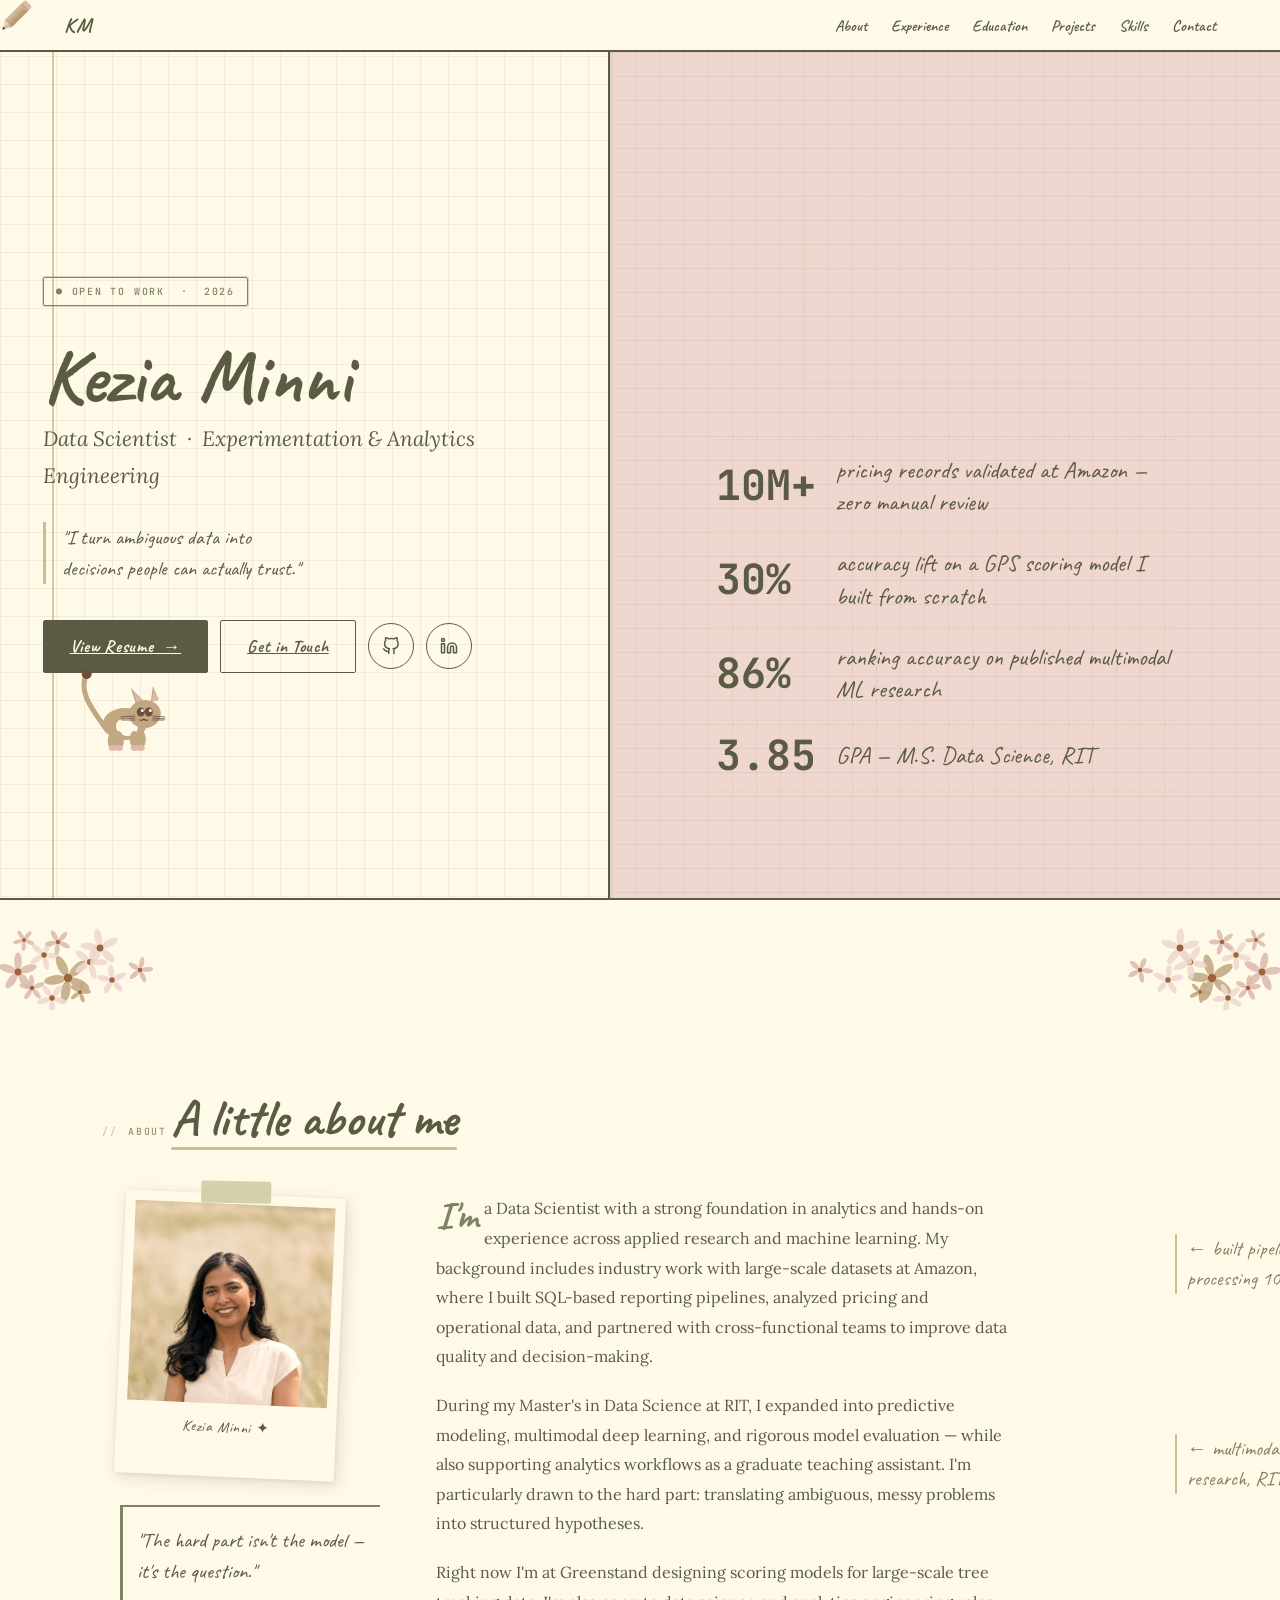
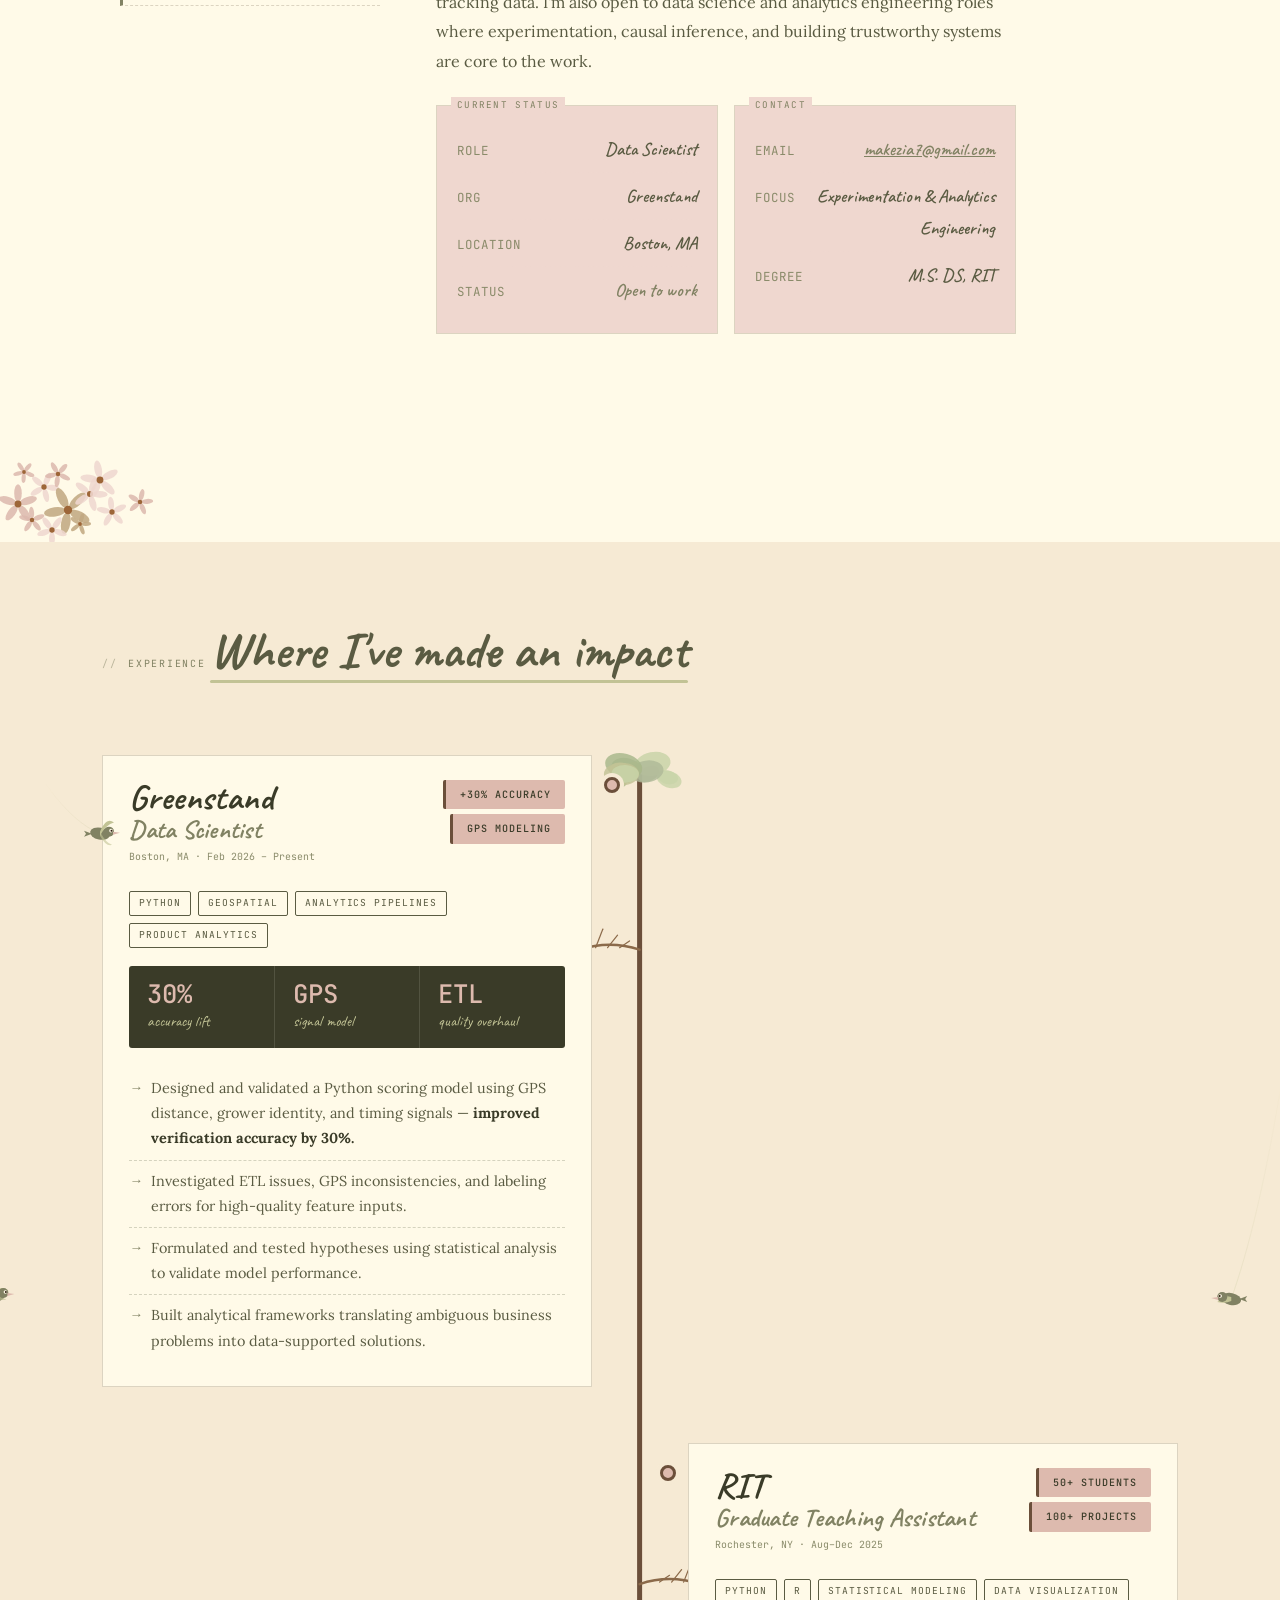
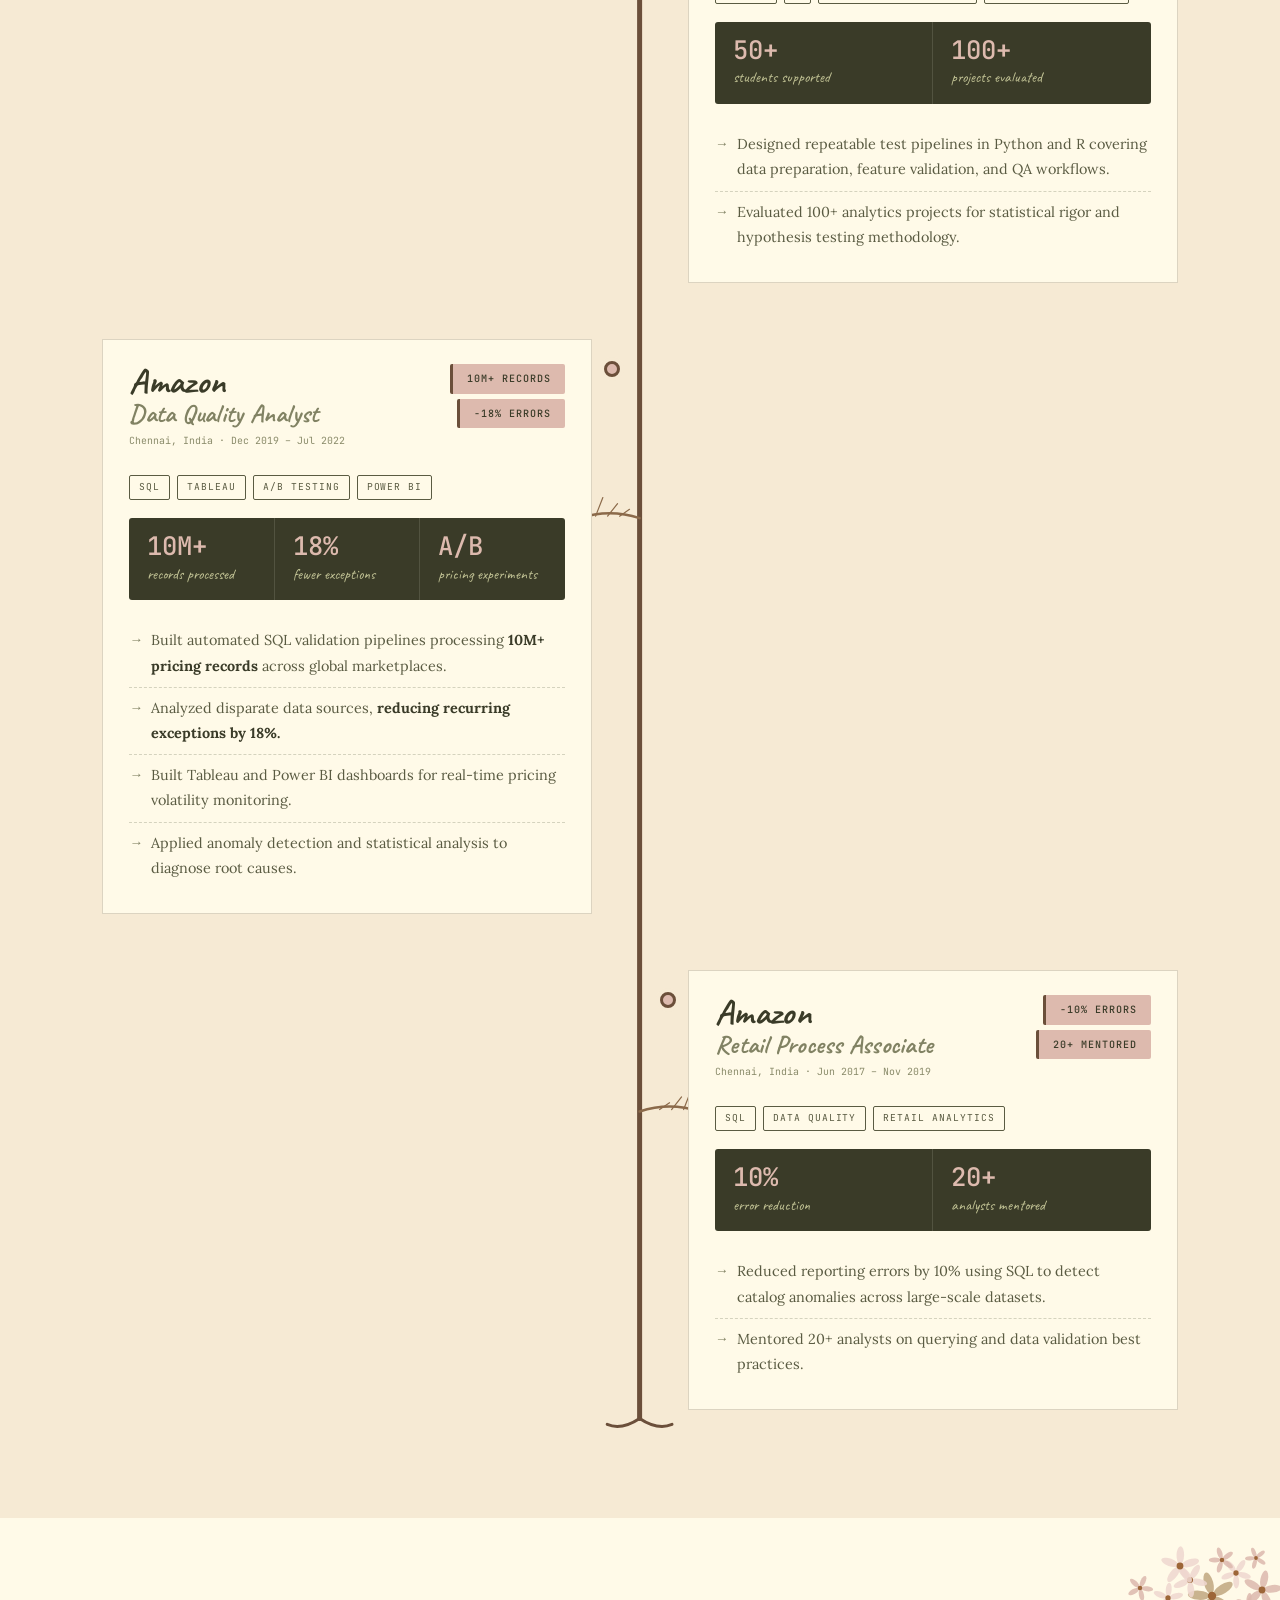
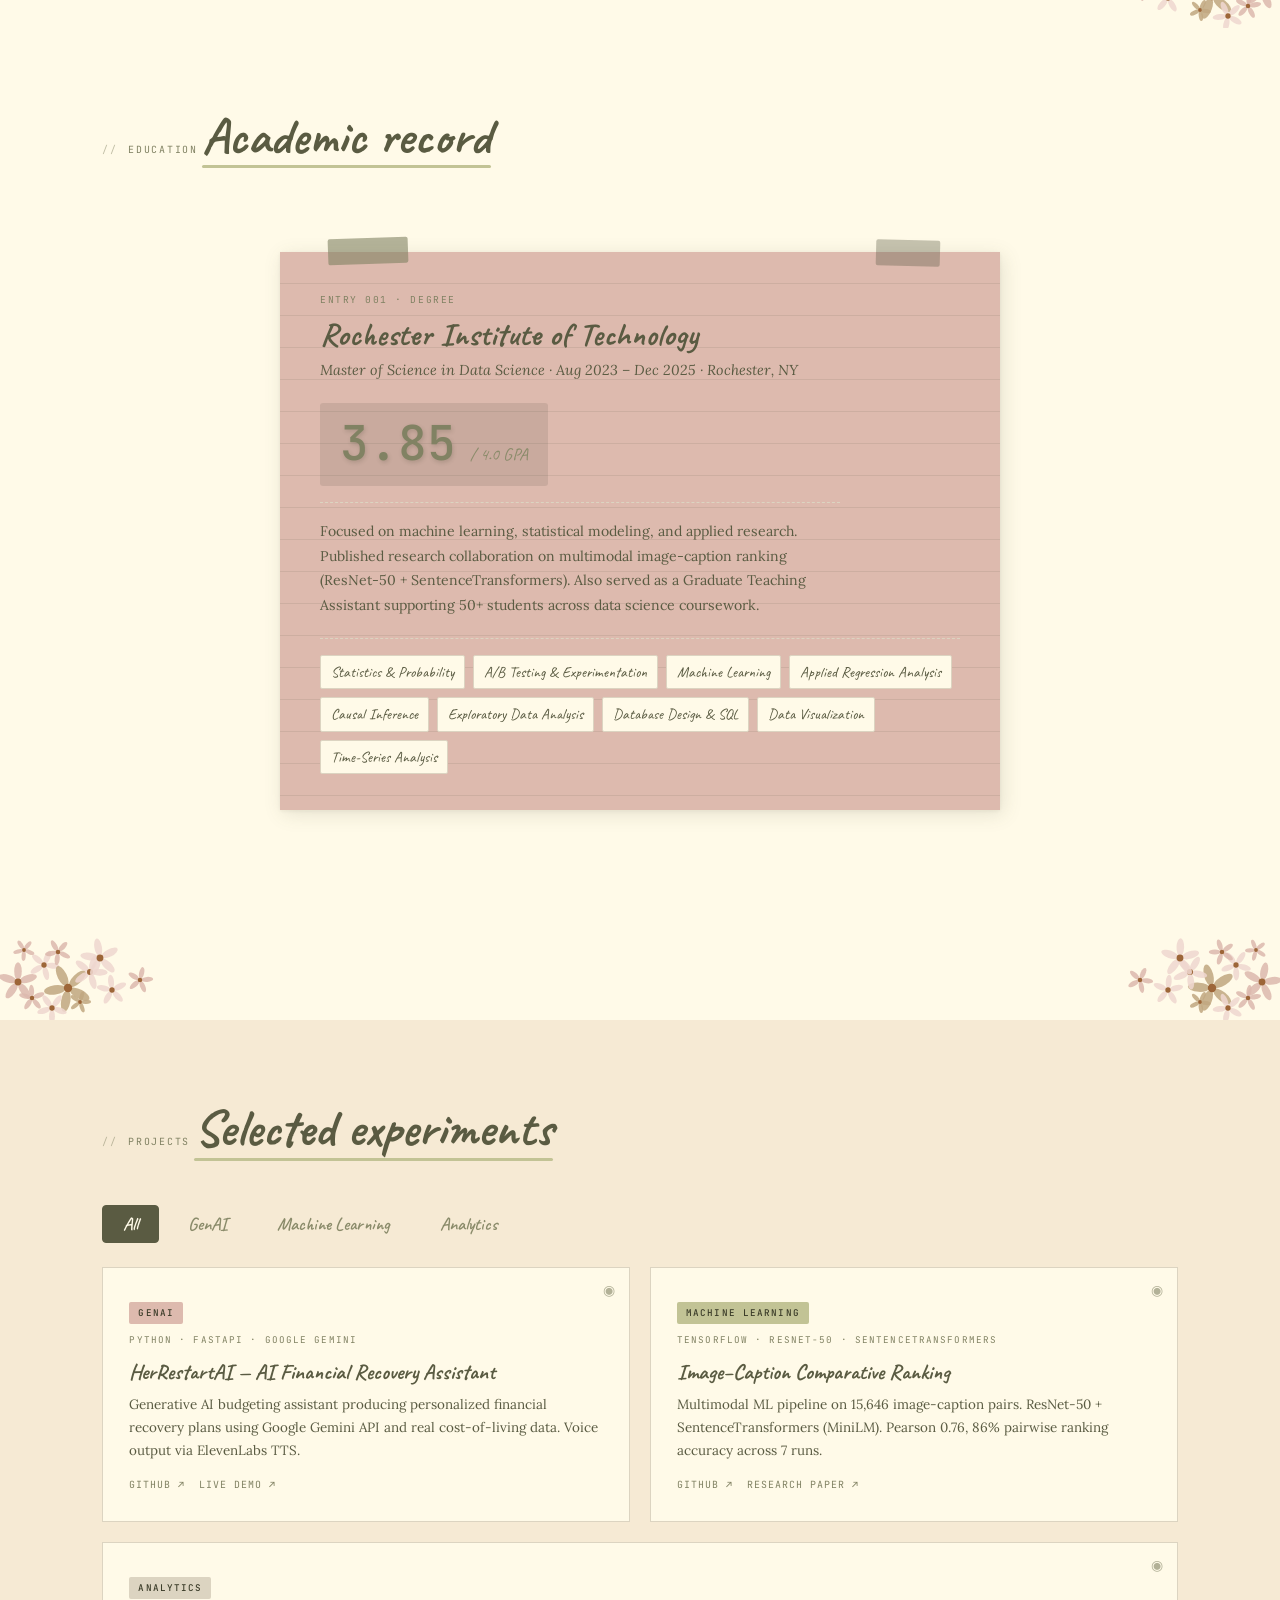
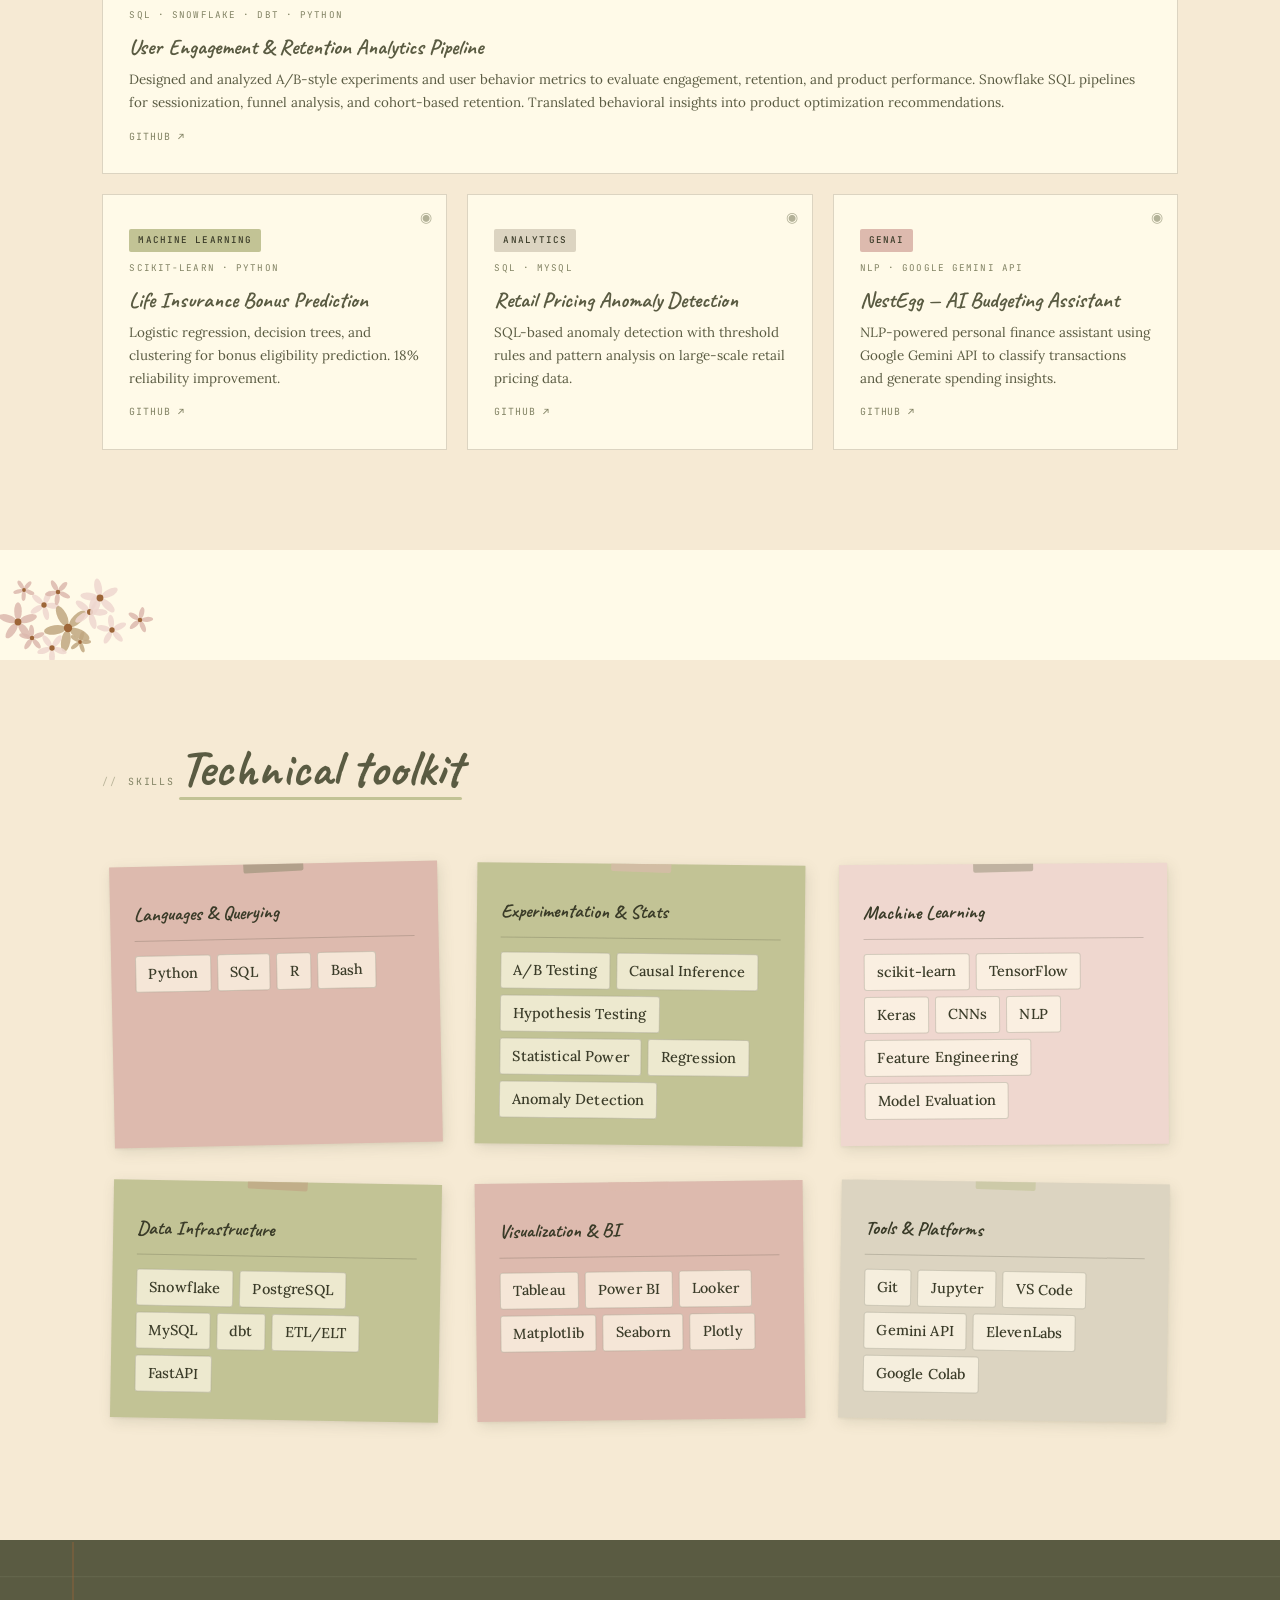
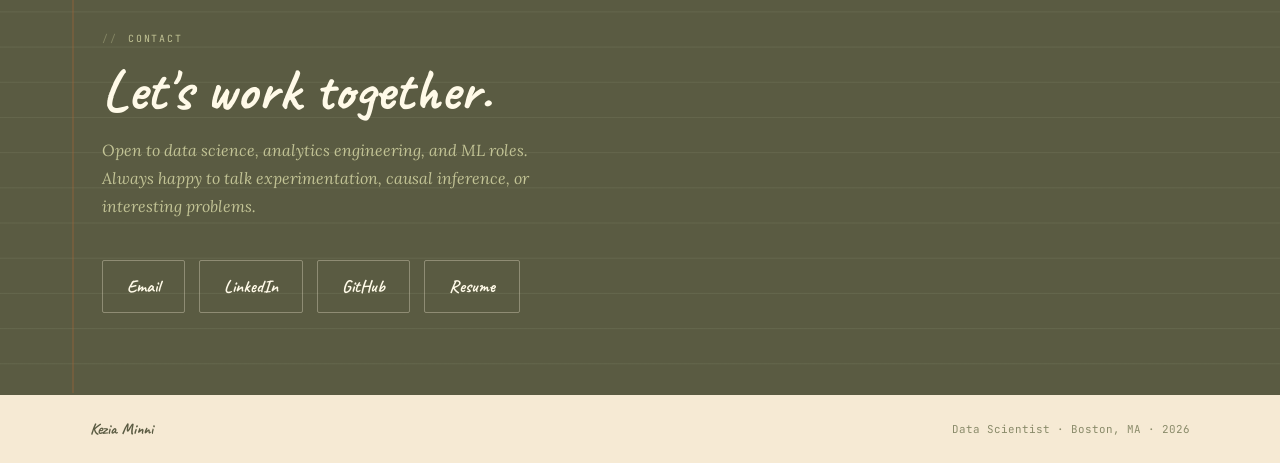
==== commit 1aa17c0d: "redesign" ====
--- a/index.html
+++ b/index.html
@@ -105,20 +105,15 @@
 
   <div class="about-grid">
     <div class="about-sidebar reveal-left">
+
+      <!-- Polaroid photo -->
+      <div class="polaroid">
+        <div class="polaroid-tape"></div>
+        <img src="kezia_pic.png" alt="Kezia Minni" class="polaroid-img"/>
+        <div class="polaroid-caption">Kezia Minni ✦</div>
+      </div>
+
       <div class="pull-quote">"The hard part isn't the model — it's the question."</div>
-
-      <div class="about-card" data-label="current status">
-        <div class="about-card-row"><span class="key">role</span><span class="val">Data Scientist</span></div>
-        <div class="about-card-row"><span class="key">org</span><span class="val">Greenstand</span></div>
-        <div class="about-card-row"><span class="key">location</span><span class="val">Boston, MA</span></div>
-        <div class="about-card-row"><span class="key">status</span><span class="val" style="color:var(--rust)">Open to work</span></div>
-      </div>
-
-      <div class="about-card" data-label="contact">
-        <div class="about-card-row"><span class="key">email</span><span class="val"><a href="mailto:makezia7@gmail.com" style="color:var(--rust)">makezia7@gmail.com</a></span></div>
-        <div class="about-card-row"><span class="key">focus</span><span class="val">Experimentation &amp; Analytics Engineering</span></div>
-        <div class="about-card-row"><span class="key">degree</span><span class="val">M.S. DS, RIT</span></div>
-      </div>
     </div>
 
     <div class="about-body" style="position:relative;">
@@ -135,6 +130,21 @@
       <p class="reveal delay-2">
         Right now I'm at Greenstand designing scoring models for large-scale tree tracking data. I'm also open to data science and analytics engineering roles where experimentation, causal inference, and building trustworthy systems are core to the work.
       </p>
+
+      <!-- Status cards sit below the body text -->
+      <div class="about-cards-row reveal delay-3">
+        <div class="about-card" data-label="current status">
+          <div class="about-card-row"><span class="key">role</span><span class="val">Data Scientist</span></div>
+          <div class="about-card-row"><span class="key">org</span><span class="val">Greenstand</span></div>
+          <div class="about-card-row"><span class="key">location</span><span class="val">Boston, MA</span></div>
+          <div class="about-card-row"><span class="key">status</span><span class="val" style="color:var(--rust)">Open to work</span></div>
+        </div>
+        <div class="about-card" data-label="contact">
+          <div class="about-card-row"><span class="key">email</span><span class="val"><a href="mailto:makezia7@gmail.com" style="color:var(--rust)">makezia7@gmail.com</a></span></div>
+          <div class="about-card-row"><span class="key">focus</span><span class="val">Experimentation &amp; Analytics Engineering</span></div>
+          <div class="about-card-row"><span class="key">degree</span><span class="val">M.S. DS, RIT</span></div>
+        </div>
+      </div>
     </div>
   </div>
 </section>
@@ -339,7 +349,10 @@
       <span class="project-tag">TensorFlow · ResNet-50 · SentenceTransformers</span>
       <div class="project-title">Image–Caption Comparative Ranking</div>
       <p class="project-desc">Multimodal ML pipeline on 15,646 image-caption pairs. ResNet-50 + SentenceTransformers (MiniLM). Pearson 0.76, 86% pairwise ranking accuracy across 7 runs.</p>
-      <div class="project-links"><a href="https://github.com/hil-se/comparative_image_caption" target="_blank" onclick="event.stopPropagation()">GitHub ↗</a></div>
+      <div class="project-links">
+        <a href="https://github.com/hil-se/comparative_image_caption" target="_blank" onclick="event.stopPropagation()">GitHub ↗</a>
+        <a href="https://arxiv.org/abs/2602.00381v2" target="_blank" onclick="event.stopPropagation()">Research Paper ↗</a>
+      </div>
     </div>
 
     <div class="project-card full-width reveal delay-2" data-category="analytics" onclick="openModal('retention')">
@@ -490,7 +503,8 @@
     action:"Combined ResNet-50 image embeddings with SentenceTransformer (MiniLM) text embeddings on 15,646 image-caption pairs. Trained regression and comparative learning models with hinge loss and dual-encoder architecture.",
     result:"Achieved Pearson 0.76 on regression and 86% pairwise ranking accuracy on the same-image task across 7 independent runs.",
     tools:["Python","TensorFlow","Keras","ResNet-50","SentenceTransformers","MiniLM"],
-    github:"https://github.com/hil-se/comparative_image_caption"
+    github:"https://github.com/hil-se/comparative_image_caption",
+    demo:"https://arxiv.org/abs/2602.00381v2",
   },
   retention: {
     tag:"Analytics · SQL · Snowflake · dbt",
@@ -539,8 +553,13 @@
   document.getElementById('modal-result').textContent = p.result;
   document.getElementById('modal-github').href = p.github;
   const demoBtn = document.getElementById('modal-demo');
-  if(p.demo){ demoBtn.href=p.demo; demoBtn.style.display='inline-block'; }
-  else { demoBtn.style.display='none'; }
+  if(p.demo){
+    demoBtn.href = p.demo;
+    demoBtn.style.display = 'inline-block';
+    demoBtn.textContent = key === 'imagecaption' ? 'Read Paper ↗' : 'Live Demo ↗';
+  } else {
+    demoBtn.style.display = 'none';
+  }
   const tools = document.getElementById('modal-tools');
   tools.innerHTML = '';
   p.tools.forEach(t => {
@@ -570,10 +589,14 @@
         card.style.opacity = '1';
         card.style.transform = '';
         card.style.pointerEvents = '';
+        card.style.zIndex = '2';
+        card.style.boxShadow = '5px 7px 0 var(--sage)';
       } else {
-        card.style.opacity = '0.25';
+        card.style.opacity = '0.3';
         card.style.transform = 'scale(0.97)';
         card.style.pointerEvents = 'none';
+        card.style.zIndex = '0';
+        card.style.boxShadow = 'none';
       }
     });
   });
@@ -951,11 +974,13 @@
 
   // waypoints — includes funny random actions
   const stops = [
-    { x: 0.12, y: 0.82, action: 'sit'           },
-    { x: 0.28, y: 0.72, action: 'sniff'         },
-    { x: 0.45, y: 0.82, action: 'lick'          },
-    { x: 0.58, y: 0.65, action: 'ignore'        },
+    { x: 0.10, y: 0.82, action: 'sit'           },
+    { x: 0.25, y: 0.72, action: 'sniff'         },
+    { x: 0.40, y: 0.85, action: 'lick'          },
+    { x: 0.52, y: 0.65, action: 'sleep'         },
     { x: 0.56, y: 0.38, action: 'knock_scatter' },
+    { x: 0.38, y: 0.60, action: 'ignore'        },
+    { x: 0.20, y: 0.80, action: 'sniff'         },
     { x: 0.95, y: 0.75, action: 'sit'           },
     { x: 1.12, y: 0.82, action: 'walk_left'     },
   ];
@@ -1107,9 +1132,9 @@
     // sniff bob
     if(state === 'sniff'){
       ctx.fillStyle = DARK;
-      ctx.font = `${9*sc}px serif`;
-      ctx.globalAlpha = 0.5 + Math.sin(pawLift)*0.4;
-      ctx.fillText('sniff', 26*sc, -34*sc - Math.abs(Math.sin(pawLift))*6*sc);
+      ctx.font = `bold ${11*sc}px 'Caveat', cursive`;
+      ctx.globalAlpha = 0.75 + Math.sin(pawLift)*0.25;
+      ctx.fillText('sniff sniff...', 26*sc, -38*sc - Math.abs(Math.sin(pawLift))*8*sc);
       ctx.globalAlpha = 1;
     }
 
@@ -1117,7 +1142,7 @@
   }
 
   function spawnZzz(){
-    cat.zzz.push({ x: cat.x + (cat.dir>0?20:-20), y: cat.y - 60, alpha: 1, size: 10 + Math.random()*8, age:0 });
+    cat.zzz.push({ x: cat.x + (cat.dir>0?20:-20), y: cat.y - 60, alpha: 1, size: 16 + Math.random()*10, age:0 });
   }
 
   let zzzTimer = 0;
--- a/styles.css
+++ b/styles.css
@@ -332,7 +332,6 @@
   border-left: 2px solid var(--rule);
 }
 
-/* faint grid */
 .hero-right::before {
   content: '';
   position: absolute;
@@ -348,7 +347,7 @@
   position: relative;
   z-index: 1;
   width: 100%;
-  max-width: 340px;
+  max-width: 460px;
   opacity: 0;
   animation: fadeIn 0.8s 1s forwards;
 }
@@ -357,37 +356,36 @@
   position: relative;
   z-index: 1;
   width: 100%;
-  max-width: 420px;
-  margin-top: 28px;
+  max-width: 460px;
+  margin-top: 20px;
   opacity: 0;
   animation: fadeSlideUp 0.6s 1.2s forwards;
 }
 
 .hero-stat {
   display: flex;
-  align-items: flex-start;
-  gap: 16px;
-  padding: 12px 0;
+  align-items: center;
+  gap: 20px;
+  padding: 14px 0;
   border-bottom: 1px dashed var(--rule);
 }
 .hero-stat:first-child { border-top: 1px dashed var(--rule); }
 
 .stat-num {
   font-family: 'JetBrains Mono', monospace;
-  font-size: 1.8rem;
+  font-size: 2.6rem;
   font-weight: 700;
   color: var(--brown);
-  min-width: 82px;
-  line-height: 1.1;
+  min-width: 100px;
+  line-height: 1;
   flex-shrink: 0;
 }
 
 .stat-label {
   font-family: 'Caveat', cursive;
-  font-size: 1.05rem;
+  font-size: 1.5rem;
   color: var(--ink-mid);
-  line-height: 1.4;
-  padding-top: 4px;
+  line-height: 1.35;
 }
 
 /* =====================
@@ -491,8 +489,54 @@
 .section-heading.visible::after { width: 100%; }
 
 /* =====================
+   POLAROID PHOTO
+   ===================== */
+.polaroid {
+  background: #FFFAE8;
+  padding: 10px 10px 36px;
+  box-shadow: 3px 4px 16px rgba(90,91,66,0.18), 0 1px 4px rgba(90,91,66,0.1);
+  transform: rotate(2.5deg);
+  transition: transform 0.3s ease, box-shadow 0.3s ease;
+  margin-bottom: 28px;
+  position: relative;
+  width: 220px;
+}
+.polaroid:hover {
+  transform: rotate(0deg) translateY(-4px);
+  box-shadow: 5px 10px 26px rgba(90,91,66,0.22);
+}
+.polaroid-tape {
+  position: absolute;
+  top: -13px;
+  left: 50%;
+  transform: translateX(-50%) rotate(-1.5deg);
+  width: 70px;
+  height: 22px;
+  background: rgba(194,195,149,0.72);
+  border-radius: 2px;
+  z-index: 2;
+}
+.polaroid-img {
+  width: 100%;
+  height: 200px;
+  object-fit: cover;
+  object-position: center top;
+  display: block;
+  filter: sepia(8%) saturate(90%);
+}
+.polaroid-caption {
+  font-family: 'Caveat', cursive;
+  font-size: 0.95rem;
+  color: var(--ink-mid);
+  text-align: center;
+  padding-top: 10px;
+  letter-spacing: 0.04em;
+}
+
+/* =====================
    ABOUT — FIELD NOTES SPREAD
    ===================== */
+
 .project-filters {
   display: flex;
   gap: 8px;
@@ -502,25 +546,24 @@
 
 .filter-btn {
   font-family: 'Caveat', cursive;
-  font-size: 1rem;
-  font-weight: 700;
-  padding: 7px 18px;
-  border: 1.5px solid var(--rule);
+  font-size: 1.15rem;
+  font-weight: 600;
+  padding: 6px 20px;
+  border: 1px solid transparent;
   background: transparent;
-  color: var(--ink-mid);
-  cursor: pointer;
-  border-radius: 2px;
-  transition: background 0.2s, color 0.2s, border-color 0.2s, transform 0.15s;
+  color: var(--ink-faint);
+  cursor: none;
+  border-radius: 4px;
+  transition: background 0.2s, color 0.2s, transform 0.15s;
 }
 .filter-btn:hover {
-  border-color: var(--rust);
-  color: var(--rust);
-  transform: translateY(-1px);
+  color: var(--brown);
+  background: rgba(90,91,66,0.06);
 }
 .filter-btn.active {
-  background: var(--rust);
-  border-color: var(--rust);
+  background: var(--brown);
   color: var(--cream);
+  border-color: var(--brown);
 }
 
 /* =====================
@@ -575,6 +618,14 @@
   display: block;
 }
 
+.about-cards-row {
+  display: grid;
+  grid-template-columns: 1fr 1fr;
+  gap: 16px;
+  margin-top: 28px;
+  max-width: 580px;
+}
+
 .about-card {
   border: 1.5px solid var(--rule);
   padding: 20px;
@@ -599,21 +650,21 @@
   display: flex;
   justify-content: space-between;
   align-items: baseline;
-  padding: 5px 0;
+  padding: 7px 0;
   border-bottom: 1px dashed var(--rule-light);
-  font-size: 0.82rem;
+  font-size: 1rem;
 }
 .about-card-row:last-child { border-bottom:none; }
 .about-card-row .key {
   font-family: 'JetBrains Mono', monospace;
-  font-size: 0.68rem;
+  font-size: 0.78rem;
   color: var(--ink-faint);
   text-transform: uppercase;
   letter-spacing: 0.08em;
 }
 .about-card-row .val {
   font-family: 'Caveat', cursive;
-  font-size: 1rem;
+  font-size: 1.15rem;
   color: var(--brown);
   font-weight: 600;
   text-align: right;
@@ -652,14 +703,14 @@
 /* margin annotation */
 .margin-note {
   position: absolute;
-  right: -160px;
-  font-family: 'Caveat', cursive;
-  font-size: 0.95rem;
+  right: -190px;
+  font-family: 'Caveat', cursive;
+  font-size: 1.25rem;
   color: var(--olive);
-  width: 140px;
-  line-height: 1.4;
+  width: 175px;
+  line-height: 1.5;
   border-left: 2px solid var(--sage);
-  padding-left: 8px;
+  padding-left: 10px;
   opacity: 0;
   transform: translateX(10px);
   transition: opacity 0.5s ease, transform 0.5s ease;
@@ -1304,19 +1355,31 @@
 }
 
 .stamp {
-  font-family: 'Caveat', cursive;
-  font-size: 1rem;
+  font-family: 'Lora', serif;
+  font-size: 0.9rem;
+  font-weight: 500;
   color: #3A3B28;
-  background: rgba(255,250,232,0.55);
-  padding: 2px 10px;
-  border-radius: 2px;
-  border: 1px solid rgba(58,59,40,0.15);
+  background: rgba(255,250,232,0.7);
+  padding: 5px 12px;
+  border-radius: 3px;
+  border: 1px solid rgba(58,59,40,0.2);
   transition: background 0.2s, transform 0.18s;
   cursor: default;
+  letter-spacing: 0.01em;
 }
 .stamp:hover {
-  background: rgba(58,59,40,0.12);
+  background: rgba(58,59,40,0.15);
   transform: rotate(-1deg) scale(1.05);
+}
+
+.skill-cat-label {
+  font-family: 'Caveat', cursive;
+  font-size: 1.2rem;
+  font-weight: 700;
+  color: #3A3B28;
+  margin-bottom: 14px;
+  padding-bottom: 8px;
+  border-bottom: 1.5px solid rgba(58,59,40,0.2);
 }
 
 /* =====================
@@ -1495,11 +1558,10 @@
   top: 16px; right: 20px;
   background: none; border: none;
   font-size: 1.4rem;
-  cursor: pointer;
   color: var(--ink-faint);
   font-weight: 300;
   line-height: 1;
-  z-index: 1;
+  z-index: 10;
   transition: color 0.2s, transform 0.2s;
   font-family: serif;
 }
